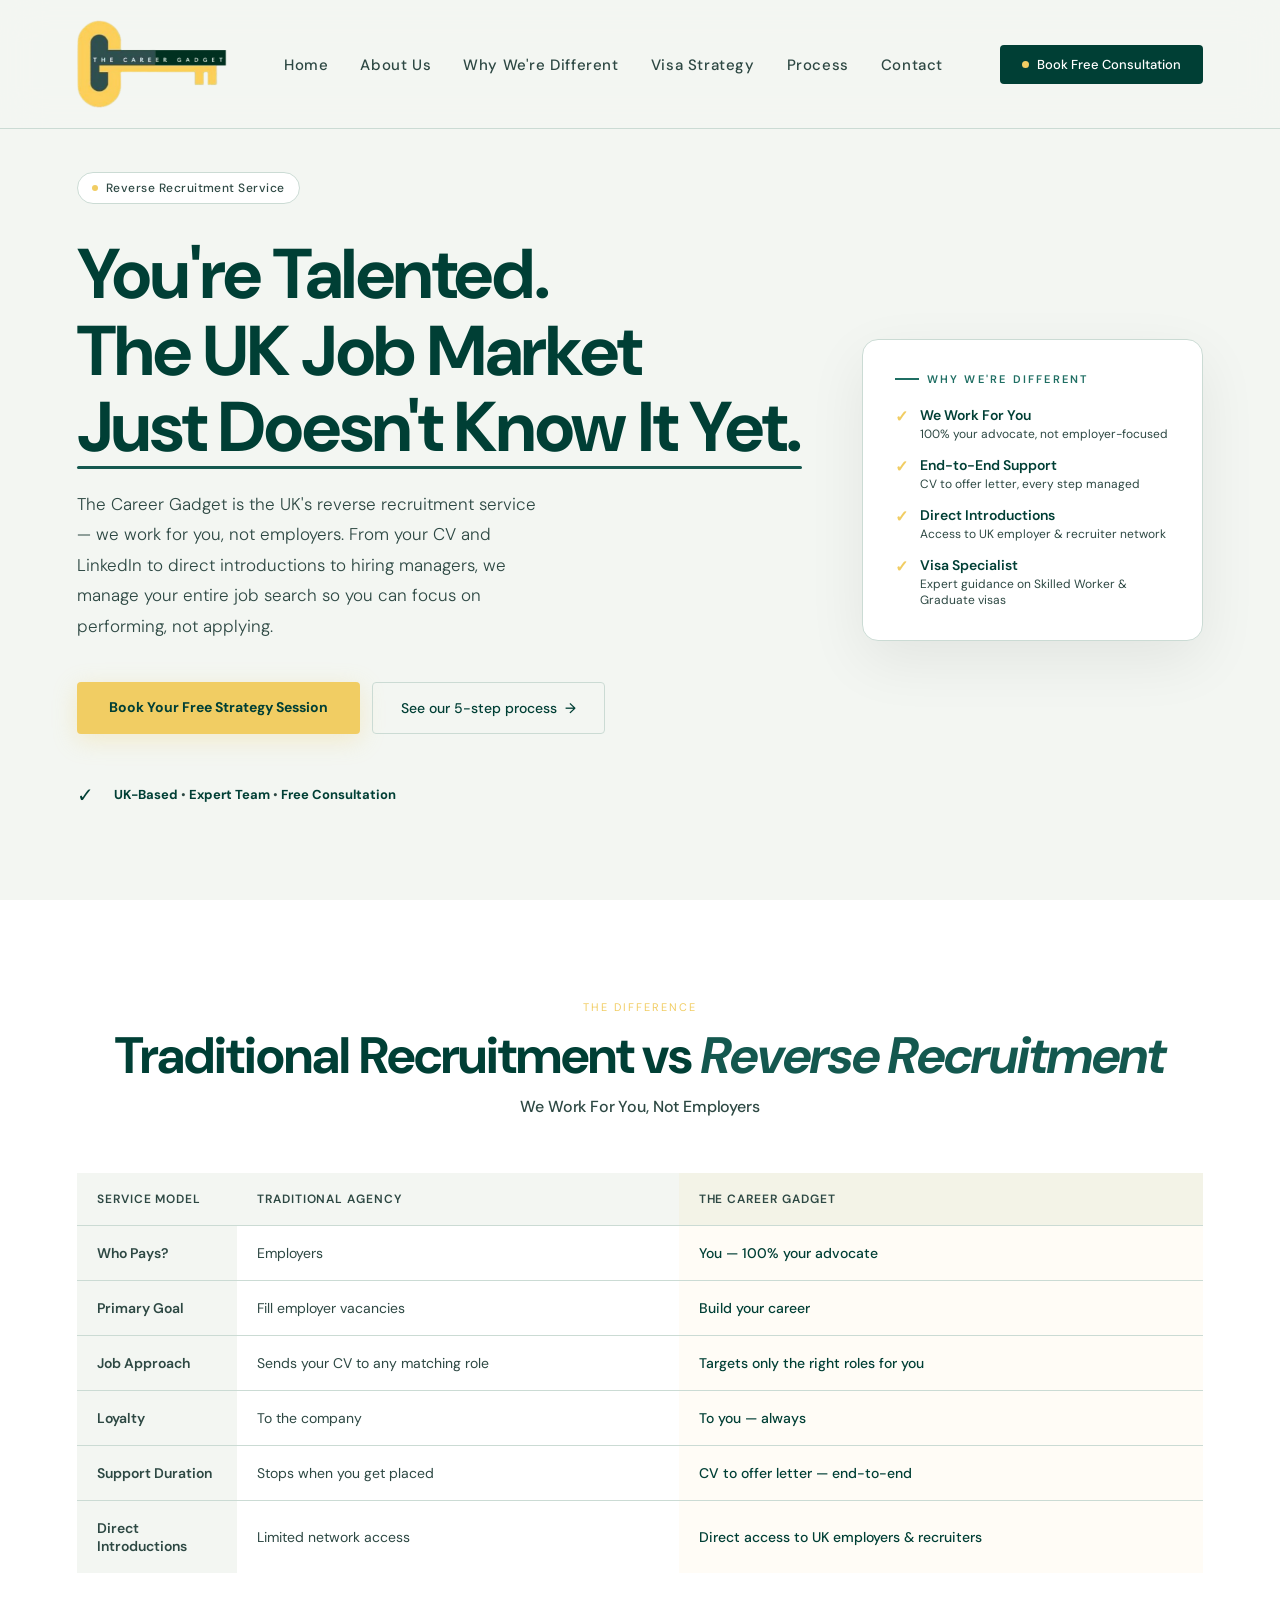
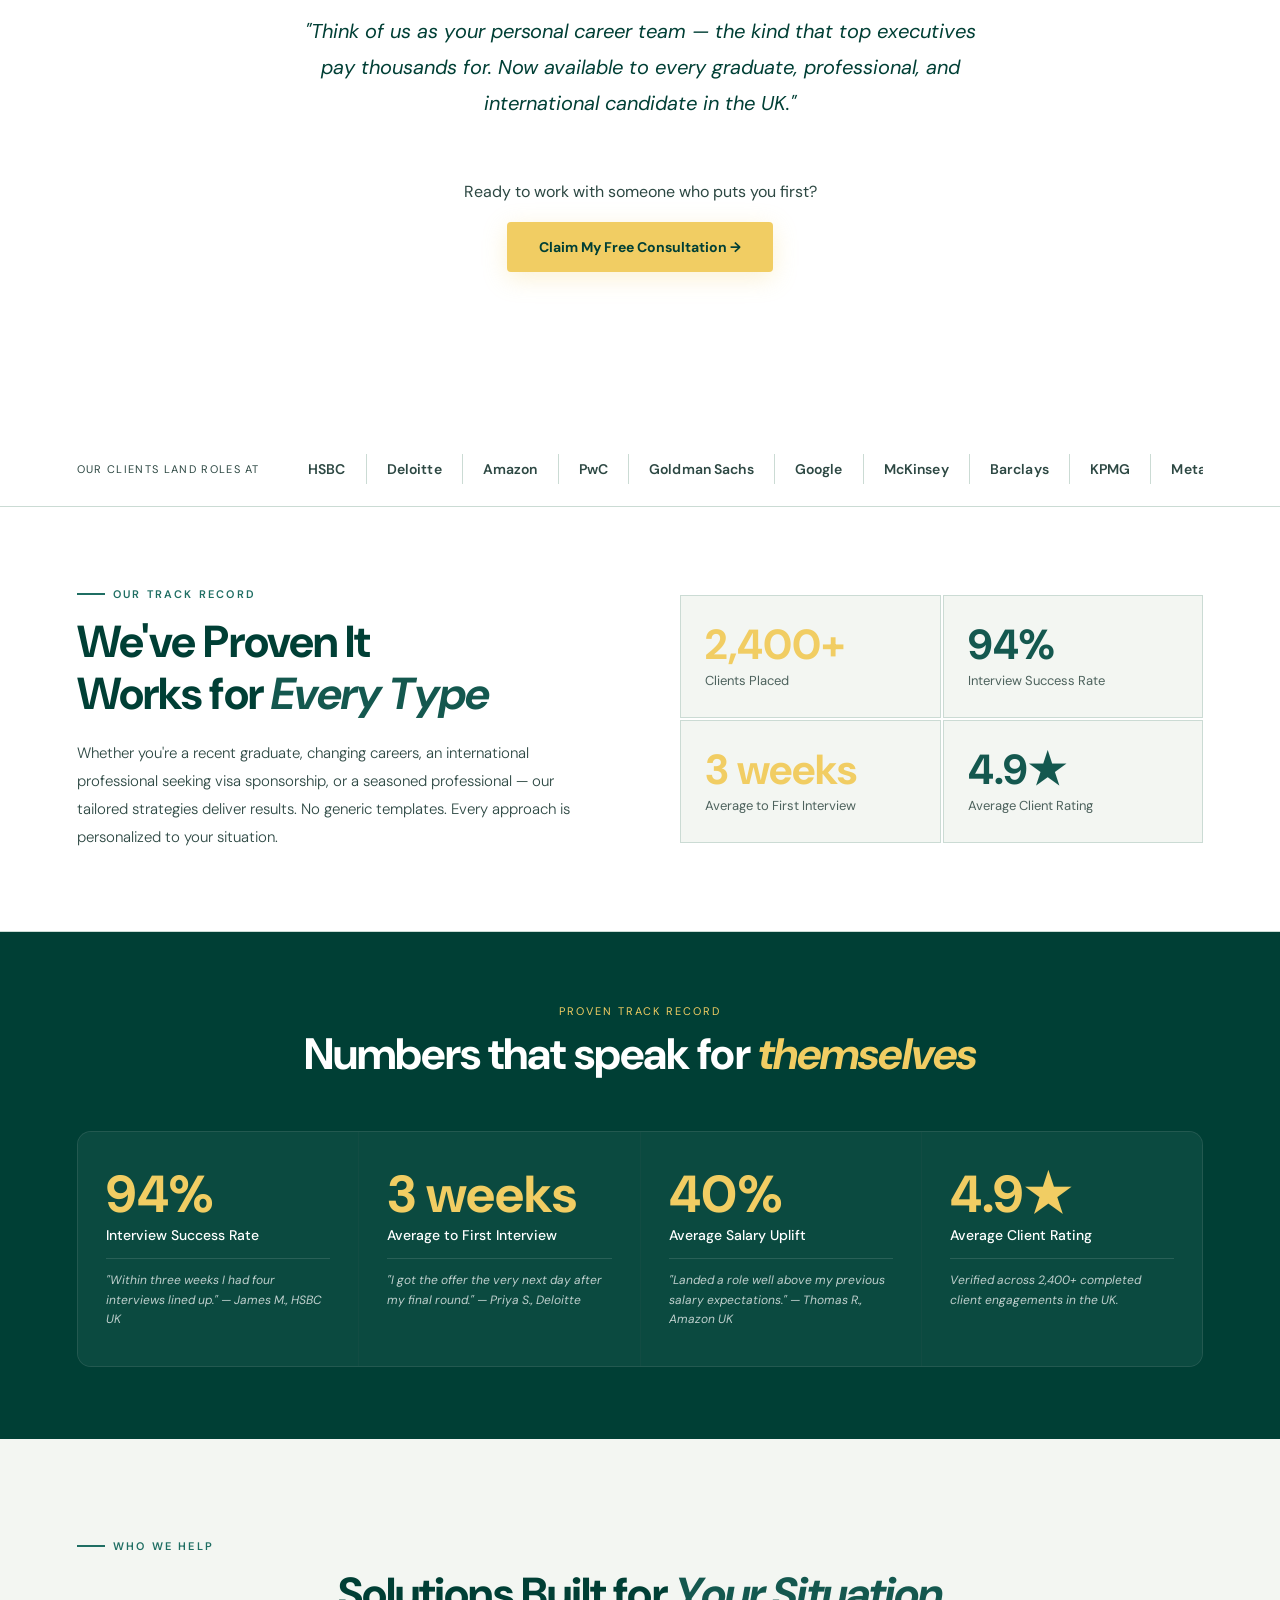
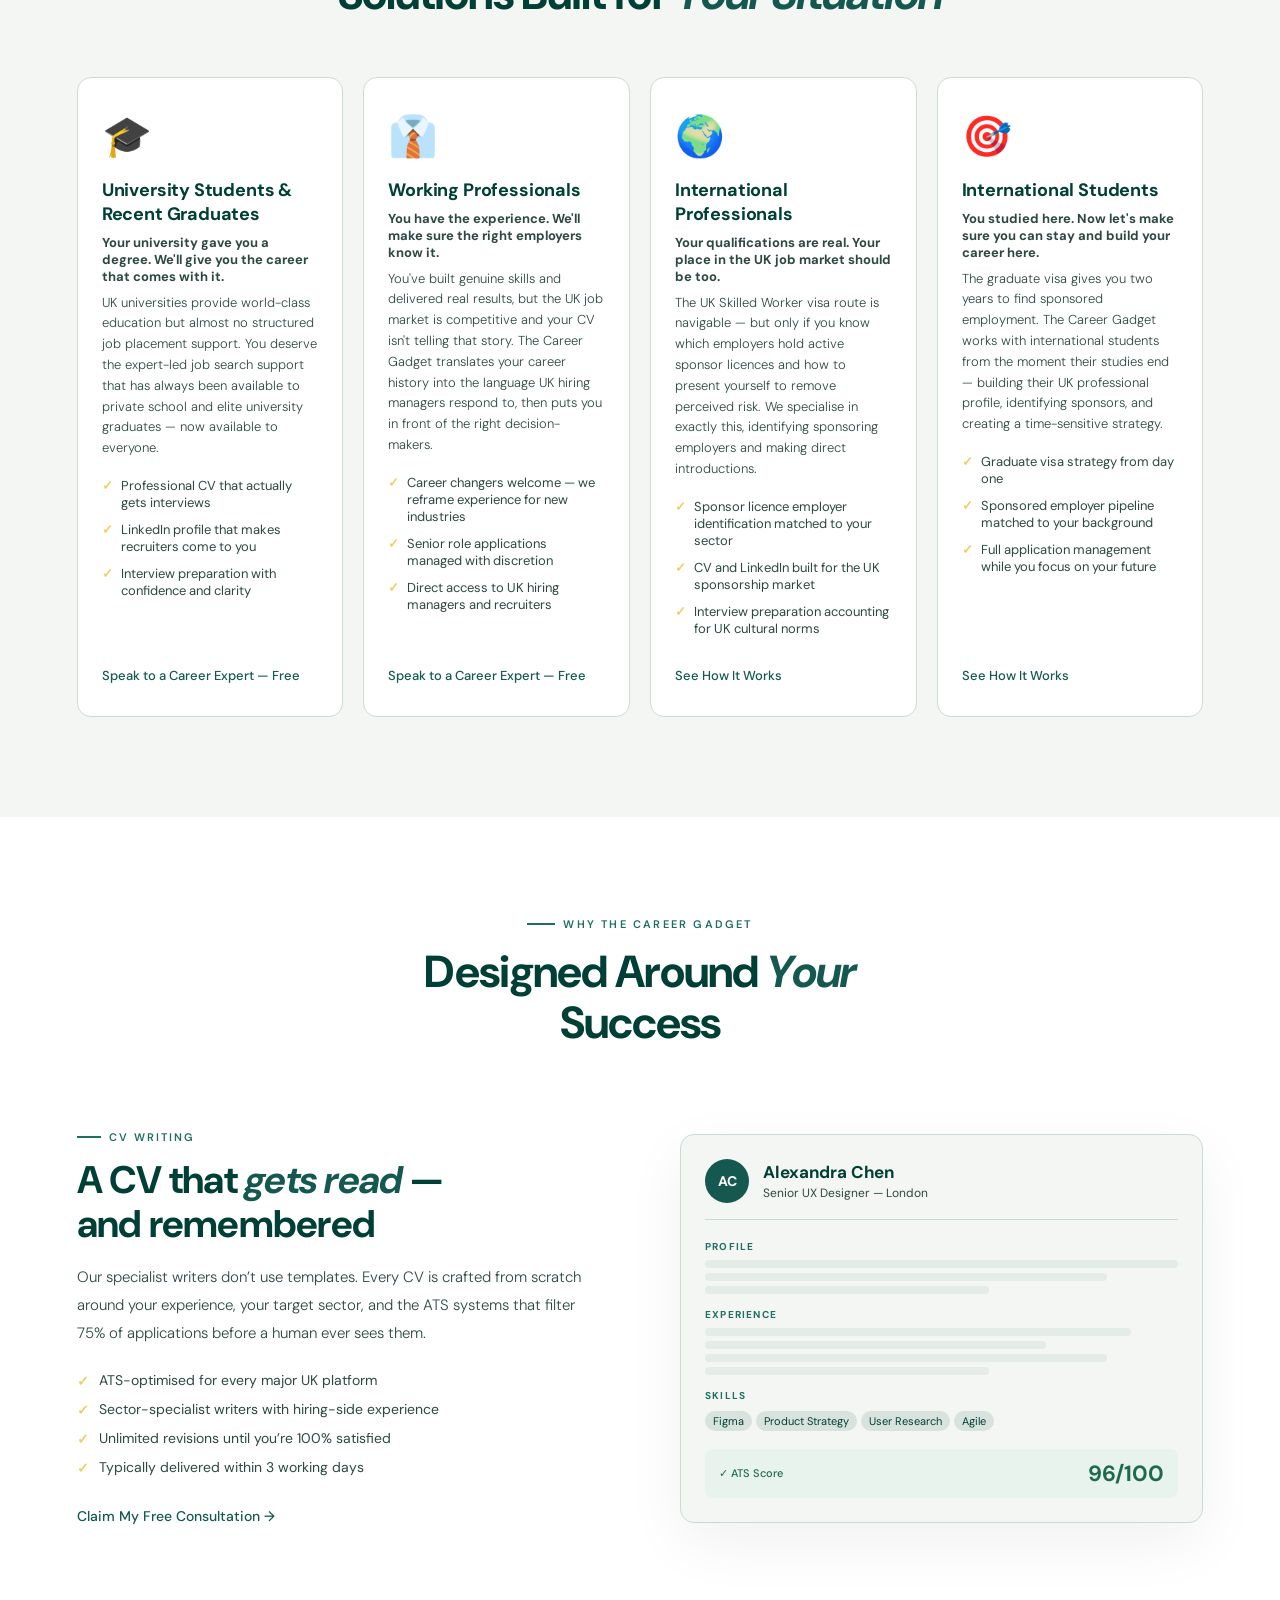
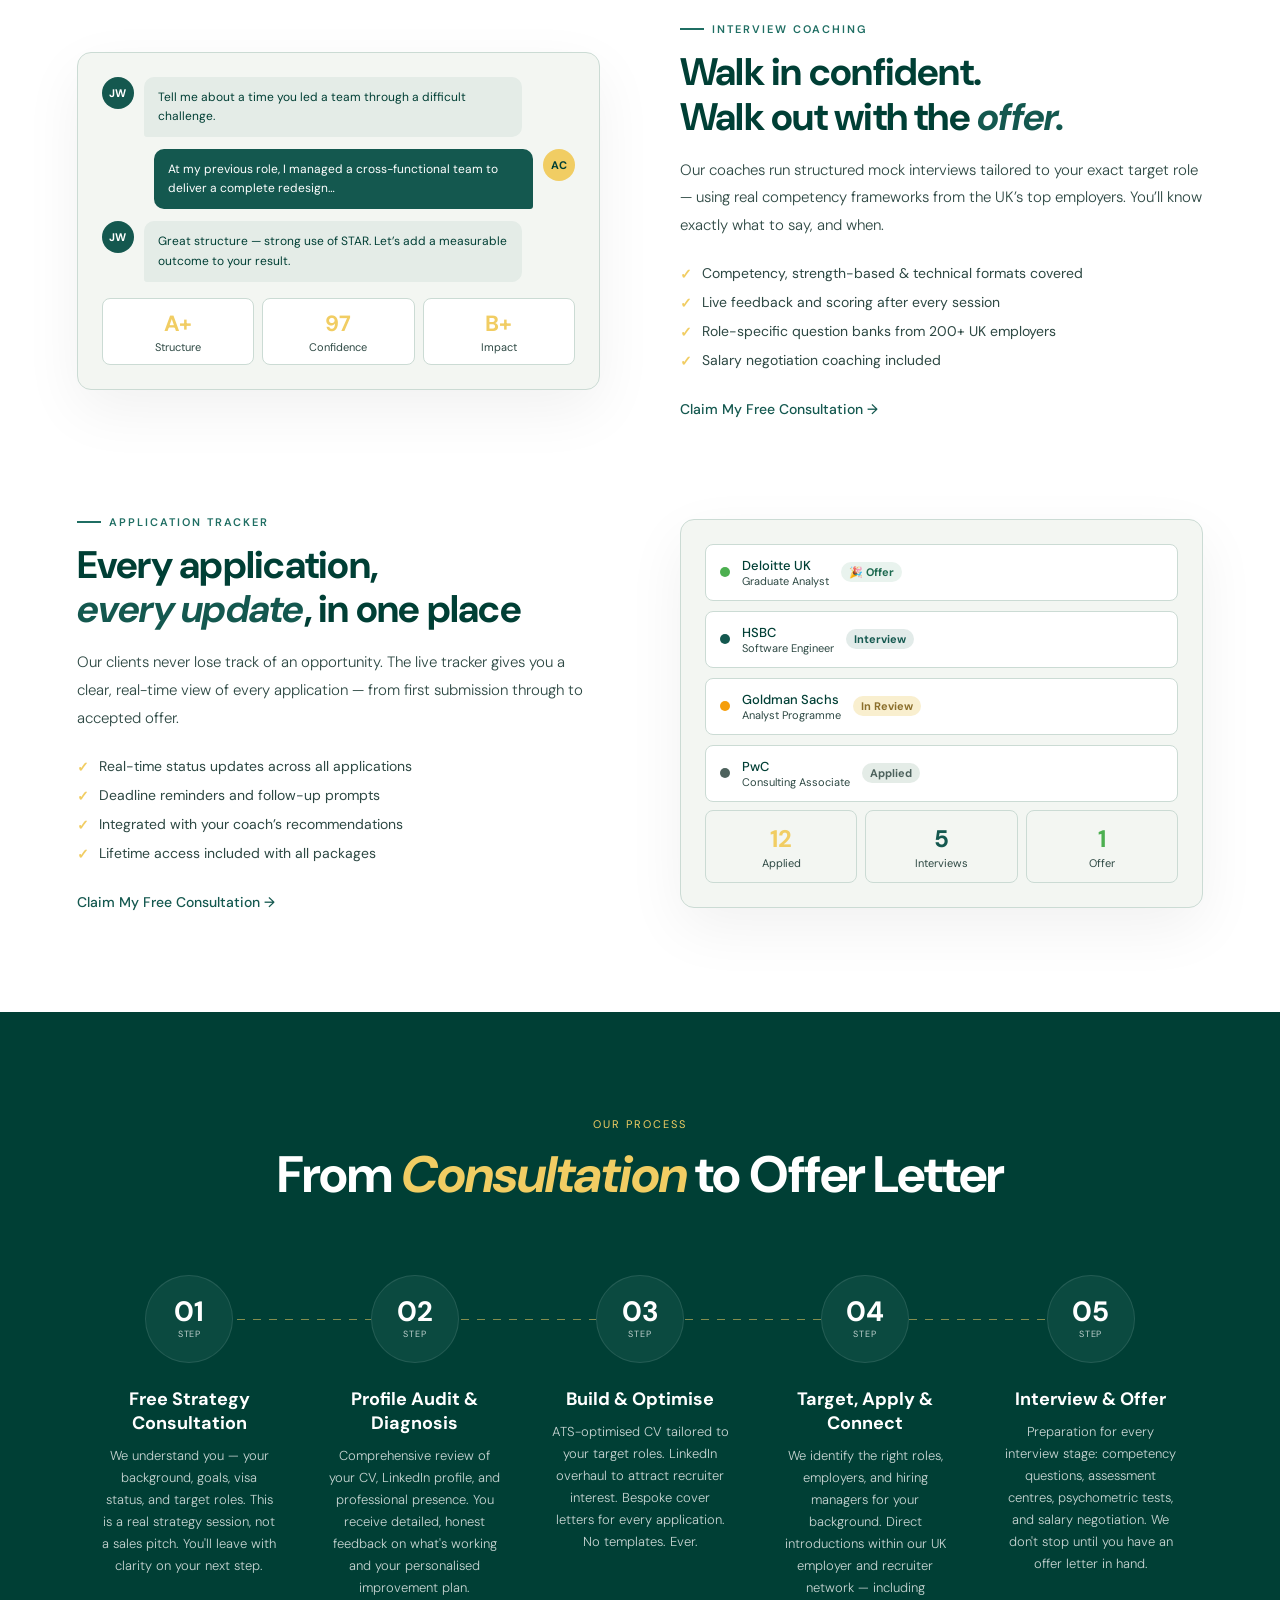
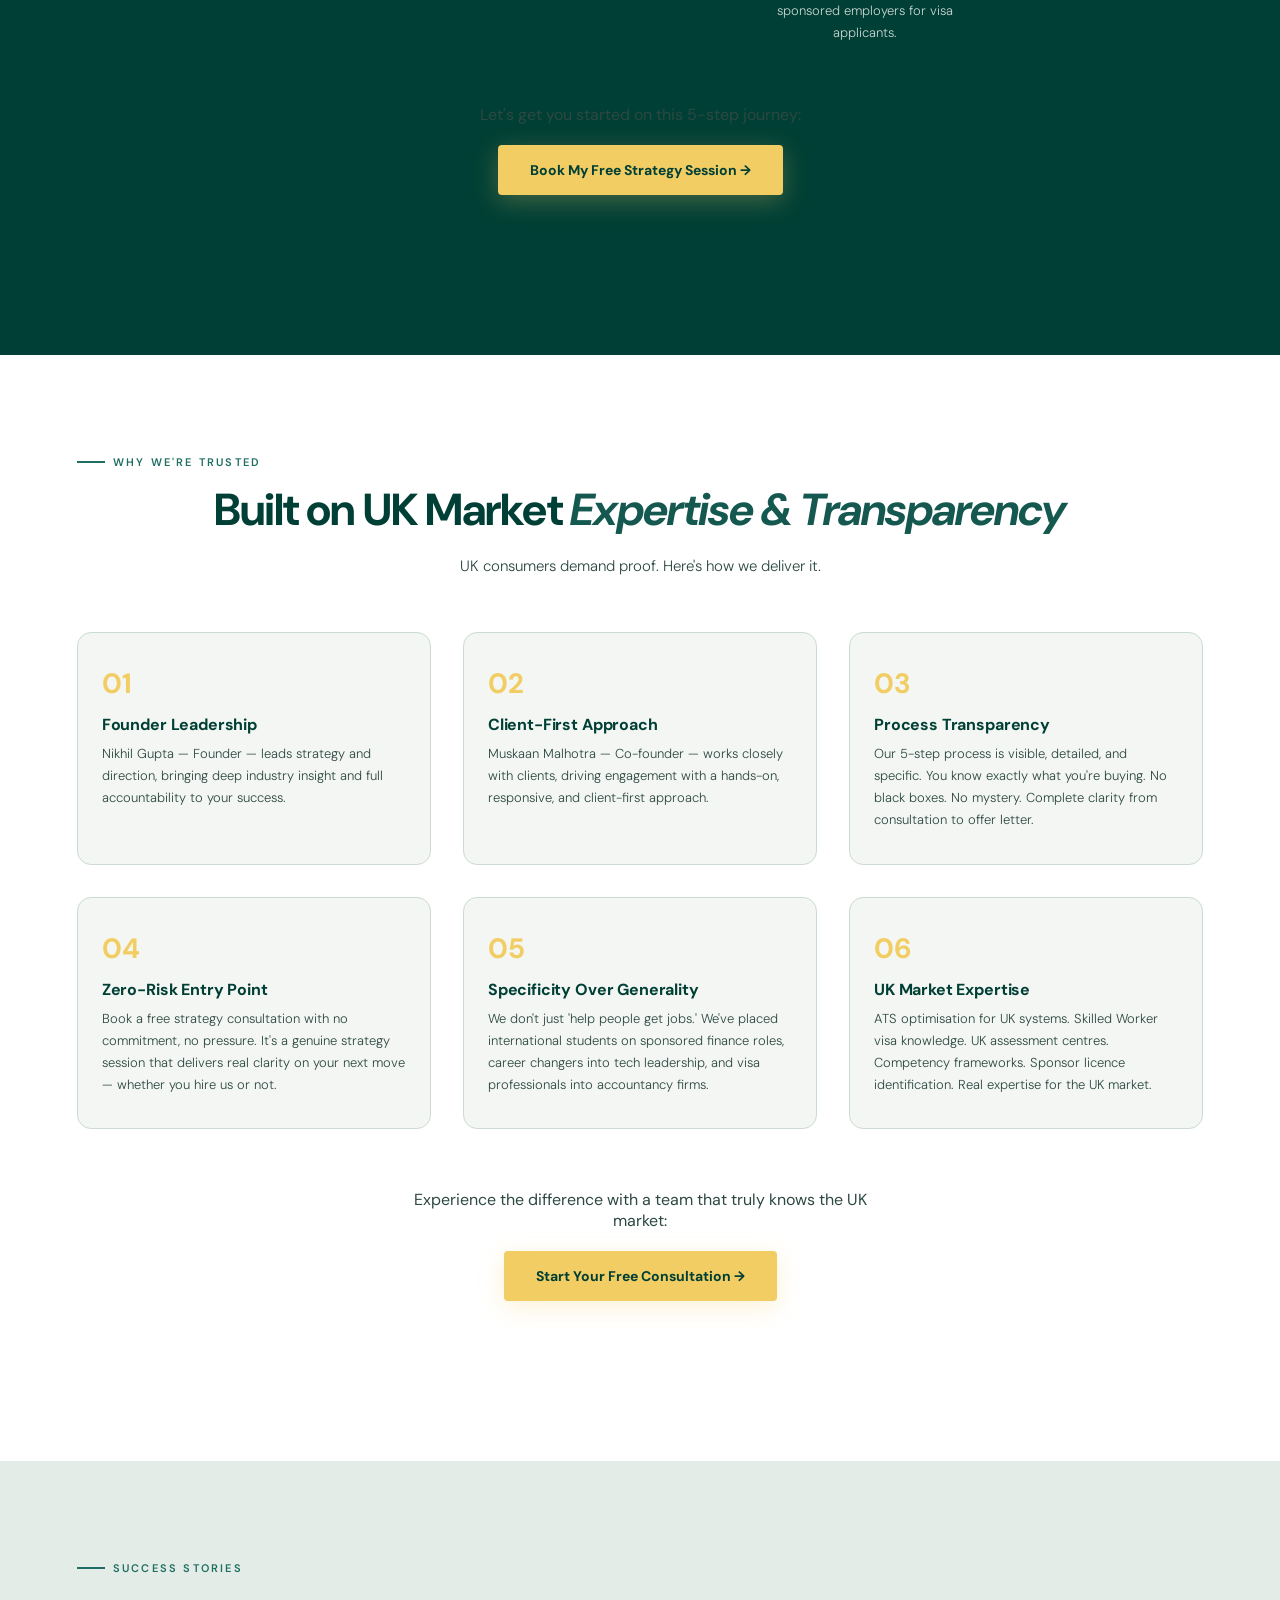
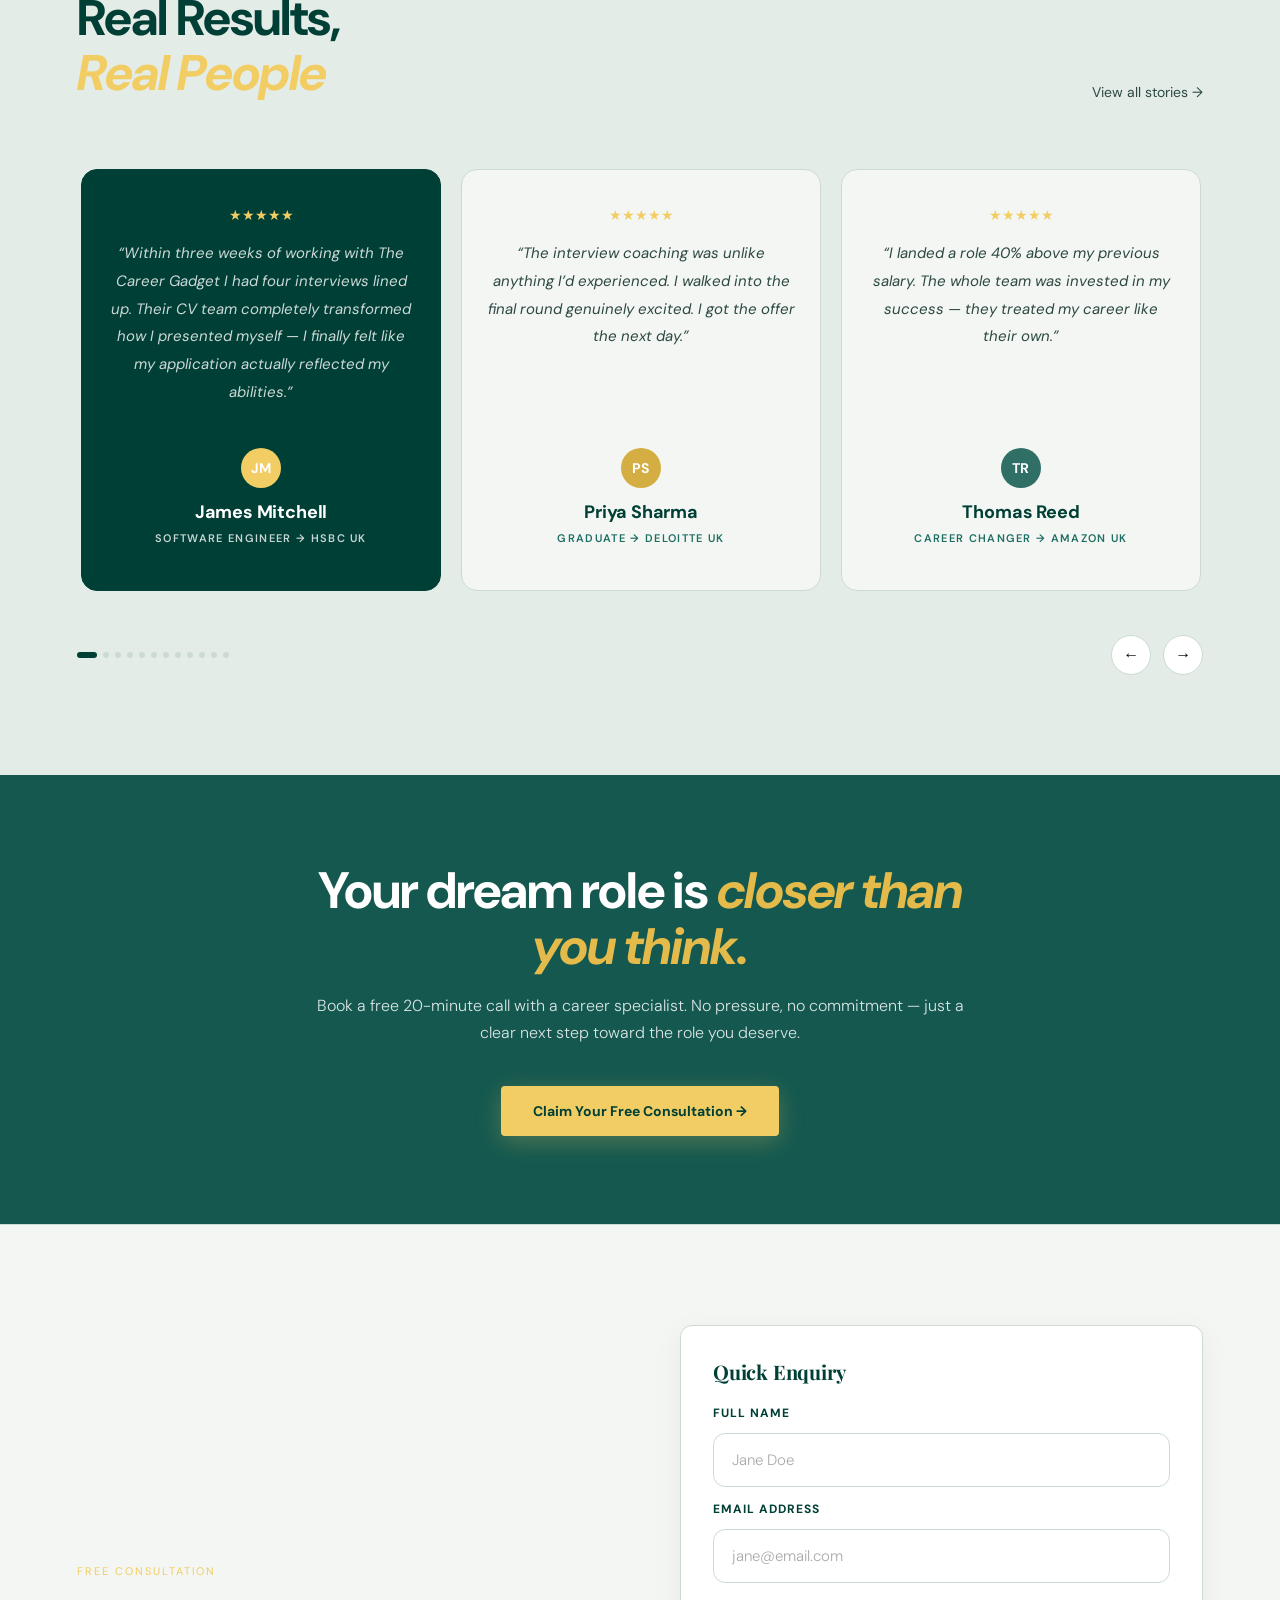
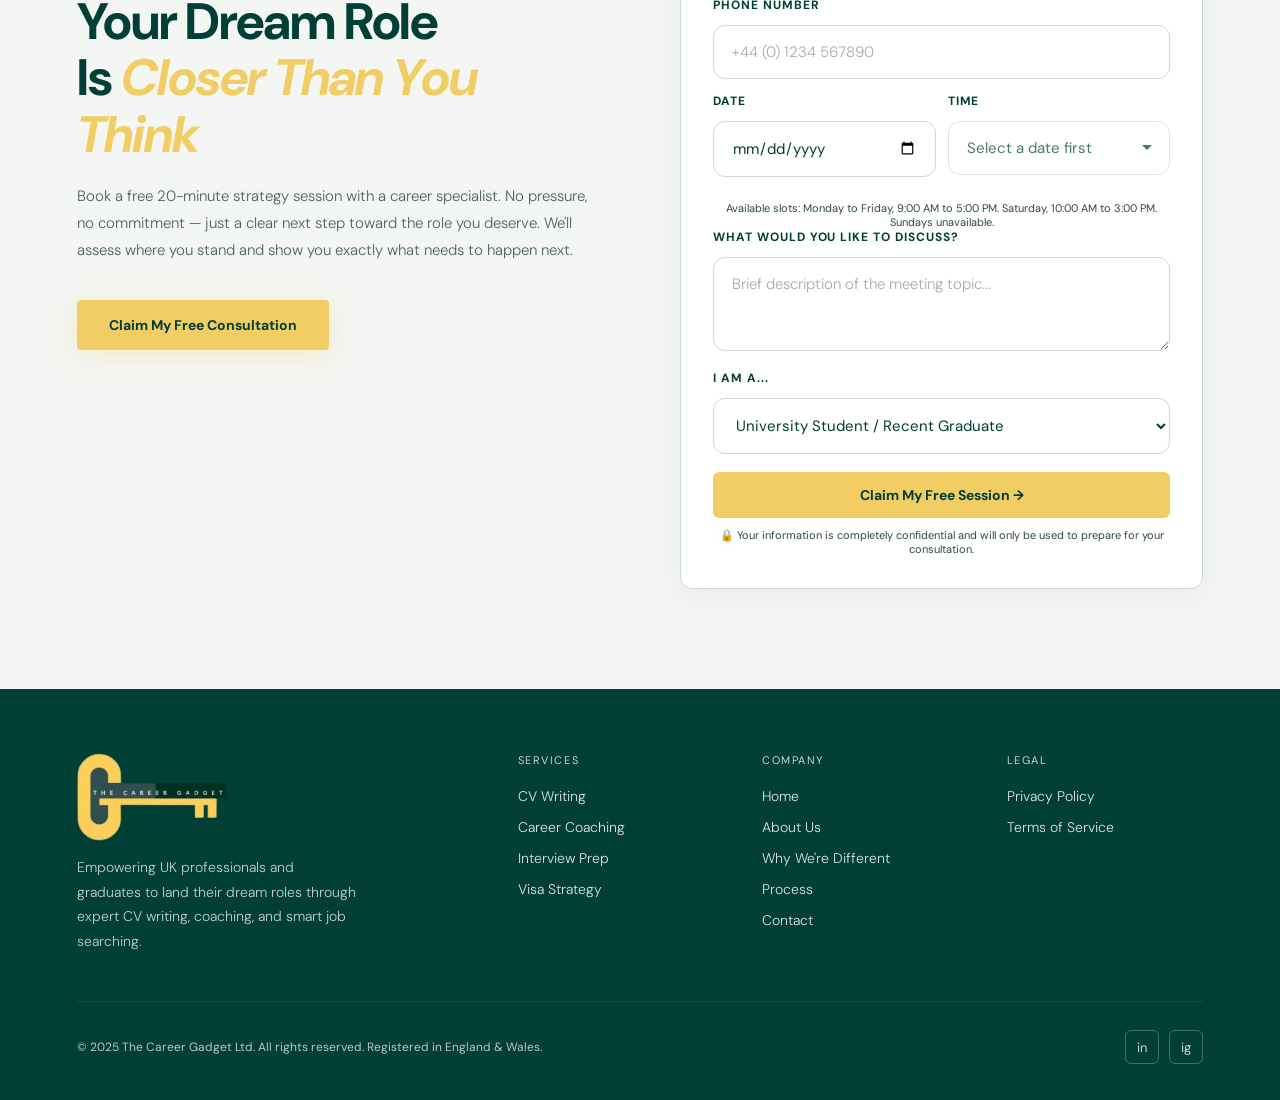
==== index.html @ 196c5a58 "api edit" ====
﻿<!DOCTYPE html>
<html lang="en">
<head>
<meta charset="UTF-8"/>
<meta name="viewport" content="width=device-width, initial-scale=1.0"/>
<link rel="apple-touch-icon" sizes="180x180" href="/apple-touch-icon.png"/>
<link rel="icon" type="image/png" sizes="32x32" href="/favicon-32x32.png"/>
<link rel="icon" type="image/png" sizes="16x16" href="/favicon-16x16.png"/>
<link rel="icon" href="/favicon.ico" type="image/x-icon"/>
<link rel="manifest" href="/site.webmanifest"/>
<title>The Career Gadget — Your Career, Elevated</title>
<link href="https://fonts.googleapis.com/css2?family=Playfair+Display:ital,wght@0,400;0,700;1,400;1,700&family=DM+Sans:wght@300;400;500&display=swap" rel="stylesheet"/>
<link rel="stylesheet" href="css/styles.css"/>
</head>
<body>

<nav id="nav">
  <a href="#" class="logo brand-lockup" aria-label="The Career Gadget">
    <img src="careerlogo.png" alt="The Career Gadget logo">
  </a>
  <ul class="nav-center" id="navMenu">
    <li><a href="/">Home</a></li>
    <li><a href="/about-us">About Us</a></li>
    <li><a href="/#difference">Why We're Different</a></li>
    <li><a href="/visa-sponsorship">Visa Strategy</a></li>
    <li><a href="/#process">Process</a></li>
    <li><a href="/contact">Contact</a></li>
  </ul>
  <button class="nav-menu-toggle" id="menuToggle" aria-label="Toggle menu">
    <span></span><span></span><span></span>
  </button>
  <a href="/contact" class="nav-btn"><span class="nav-btn-dot"></span> Book Free Consultation</a>
</nav>

<!-- HERO -->
<section class="hero" id="home">
  <div class="hero-left">
    <div class="hero-label"><span class="hero-label-dot"></span> Reverse Recruitment Service</div>
    <h1 class="hero-h1">You're Talented.<br>The UK Job Market<br><span class="uw">Just Doesn't Know It Yet.</span></h1>
    <p class="hero-body">The Career Gadget is the UK's reverse recruitment service — we work for you, not employers. From your CV and LinkedIn to direct introductions to hiring managers, we manage your entire job search so you can focus on performing, not applying.</p>
    <div class="hero-ctas">
      <a href="/contact" class="cta-main">Book Your Free Strategy Session</a>
      <a href="#process" class="cta-link">See our 5-step process <span class="cta-link-arrow">→</span></a>
    </div>
    <div class="hero-trust">
      <div class="hero-trust-badge">✓</div>
      <p class="hero-trust-text"><strong>UK-Based</strong> • <strong>Expert Team</strong> • <strong>Free Consultation</strong></p>
    </div>
  </div>
  <div class="hero-right">
    <div class="hero-card-main">
      <div class="hcm-badge">Why We're Different</div>
      <div class="hcm-list">
        <div class="hcm-item"><span class="hcm-icon">✓</span><div><div class="hcm-item-title">We Work For You</div><div class="hcm-item-desc">100% your advocate, not employer-focused</div></div></div>
        <div class="hcm-item"><span class="hcm-icon">✓</span><div><div class="hcm-item-title">End-to-End Support</div><div class="hcm-item-desc">CV to offer letter, every step managed</div></div></div>
        <div class="hcm-item"><span class="hcm-icon">✓</span><div><div class="hcm-item-title">Direct Introductions</div><div class="hcm-item-desc">Access to UK employer & recruiter network</div></div></div>
        <div class="hcm-item"><span class="hcm-icon">✓</span><div><div class="hcm-item-title">Visa Specialist</div><div class="hcm-item-desc">Expert guidance on Skilled Worker & Graduate visas</div></div></div>
      </div>
    </div>
  </div>
</section>

<!-- COMPARISON -->
<section class="comparison-section" id="difference">
  <div class="comp-header reveal">
    <span class="comp-tag">The Difference</span>
    <h2 class="comp-title">Traditional Recruitment vs <em>Reverse Recruitment</em></h2>
    <p class="comp-subtitle">We Work For You, Not Employers</p>
  </div>
  <div class="comp-table-wrap">
    <table class="comp-table reveal">
      <thead>
        <tr>
          <th class="comp-th-label">Service Model</th>
          <th class="comp-th-trad">Traditional Agency</th>
          <th class="comp-th-us">The Career Gadget</th>
        </tr>
      </thead>
      <tbody>
        <tr><td class="comp-row-label">Who Pays?</td><td>Employers</td><td class="highlight">You — 100% your advocate</td></tr>
        <tr><td class="comp-row-label">Primary Goal</td><td>Fill employer vacancies</td><td class="highlight">Build your career</td></tr>
        <tr><td class="comp-row-label">Job Approach</td><td>Sends your CV to any matching role</td><td class="highlight">Targets only the right roles for you</td></tr>
        <tr><td class="comp-row-label">Loyalty</td><td>To the company</td><td class="highlight">To you — always</td></tr>
        <tr><td class="comp-row-label">Support Duration</td><td>Stops when you get placed</td><td class="highlight">CV to offer letter — end-to-end</td></tr>
        <tr><td class="comp-row-label">Direct Introductions</td><td>Limited network access</td><td class="highlight">Direct access to UK employers & recruiters</td></tr>
      </tbody>
    </table>
  </div>
  <div class="comp-quote reveal">
    <p class="comp-quote-text">"Think of us as your personal career team — the kind that top executives pay thousands for. Now available to every graduate, professional, and international candidate in the UK."</p>
  </div>
  <div style="text-align:center;padding:60px 20px;display:flex;flex-direction:column;align-items:center;gap:20px">
    <p style="font-size:16px;color:var(--ink3);max-width:500px">Ready to work with someone who puts you first?</p>
    <a href="/contact" class="cta-main" style="display:inline-block">Claim My Free Consultation →</a>
  </div>
</section>

<!-- PLACED AT -->
<div class="placed-at">
  <span class="placed-at-label">Our clients land roles at</span>
  <div class="carousel-wrap">
    <div class="carousel-track" id="placedCarousel">
      <span class="placed-logo">HSBC</span><span class="placed-logo">Deloitte</span><span class="placed-logo">Amazon</span>
      <span class="placed-logo">PwC</span><span class="placed-logo">Goldman&nbsp;Sachs</span><span class="placed-logo">Google</span>
      <span class="placed-logo">McKinsey</span><span class="placed-logo">Barclays</span><span class="placed-logo">KPMG</span><span class="placed-logo">Meta</span>
    </div>
  </div>
</div>

<!-- ABOUT -->
<section class="about-strip" id="about">
  <div>
    <div class="about-text-tag reveal">Our Track Record</div>
    <h2 class="about-h2 reveal">We've Proven It<br>Works for <em>Every Type</em></h2>
    <p class="about-body reveal">Whether you're a recent graduate, changing careers, an international professional seeking visa sponsorship, or a seasoned professional — our tailored strategies deliver results. No generic templates. Every approach is personalized to your situation.</p>
  </div>
  <div class="about-stats reveal">
    <div class="astat"><div class="astat-num orange" data-counter="2400" data-suffix="+">2,400+</div><div class="astat-label">Clients Placed</div></div>
    <div class="astat"><div class="astat-num blue" data-counter="94" data-suffix="%">94%</div><div class="astat-label">Interview Success Rate</div></div>
    <div class="astat"><div class="astat-num orange" data-counter="3" data-suffix=" weeks">3 weeks</div><div class="astat-label">Average to First Interview</div></div>
    <div class="astat"><div class="astat-num blue" data-counter="4.9" data-suffix="★" data-decimals="1">4.9★</div><div class="astat-label">Average Client Rating</div></div>
  </div>
</section>

<!-- RESULTS STRIP -->
<section class="results-strip">
  <div class="results-strip-top reveal">
    <span class="results-strip-tag">Proven Track Record</span>
    <h2 class="results-strip-h2">Numbers that speak for <em>themselves</em></h2>
  </div>
  <div class="results-grid">
    <div class="result-item reveal"><div class="result-num" data-counter="94" data-suffix="%">94%</div><div class="result-label">Interview Success Rate</div><div class="result-proof">"Within three weeks I had four interviews lined up." &mdash; James M., HSBC UK</div></div>
    <div class="result-item reveal reveal-d1"><div class="result-num" data-counter="3" data-suffix=" weeks">3&nbsp;weeks</div><div class="result-label">Average to First Interview</div><div class="result-proof">"I got the offer the very next day after my final round." &mdash; Priya S., Deloitte</div></div>
    <div class="result-item reveal reveal-d2"><div class="result-num" data-counter="40" data-suffix="%">40%</div><div class="result-label">Average Salary Uplift</div><div class="result-proof">"Landed a role well above my previous salary expectations." &mdash; Thomas R., Amazon UK</div></div>
    <div class="result-item reveal reveal-d3"><div class="result-num" data-counter="4.9" data-suffix="&#9733;" data-decimals="1">4.9&#9733;</div><div class="result-label">Average Client Rating</div><div class="result-proof">Verified across 2,400+ completed client engagements in the UK.</div></div>
  </div>
</section>

<!-- AUDIENCES -->
<section class="audiences" id="audiences">
  <div class="audiences-top">
    <div class="about-text-tag reveal">Who We Help</div>
    <h2 class="about-h2 reveal" style="margin-bottom:0">Solutions Built for <em>Your Situation</em></h2>
  </div>
  <div class="audience-grid">
    <div class="aud-card reveal"><div class="aud-icon">🎓</div><h3>University Students & Recent Graduates</h3><p class="aud-desc"><strong>Your university gave you a degree. We'll give you the career that comes with it.</strong></p><p class="aud-desc-detail">UK universities provide world-class education but almost no structured job placement support. You deserve the expert-led job search support that has always been available to private school and elite university graduates — now available to everyone.</p><ul class="aud-benefits"><li>Professional CV that actually gets interviews</li><li>LinkedIn profile that makes recruiters come to you</li><li>Interview preparation with confidence and clarity</li></ul><a href="/contact" class="aud-cta">Speak to a Career Expert — Free</a></div>
    <div class="aud-card reveal reveal-d1"><div class="aud-icon">👔</div><h3>Working Professionals</h3><p class="aud-desc"><strong>You have the experience. We'll make sure the right employers know it.</strong></p><p class="aud-desc-detail">You've built genuine skills and delivered real results, but the UK job market is competitive and your CV isn't telling that story. The Career Gadget translates your career history into the language UK hiring managers respond to, then puts you in front of the right decision-makers.</p><ul class="aud-benefits"><li>Career changers welcome — we reframe experience for new industries</li><li>Senior role applications managed with discretion</li><li>Direct access to UK hiring managers and recruiters</li></ul><a href="/contact" class="aud-cta">Speak to a Career Expert — Free</a></div>
    <div class="aud-card reveal reveal-d2"><div class="aud-icon">🌍</div><h3>International Professionals</h3><p class="aud-desc"><strong>Your qualifications are real. Your place in the UK job market should be too.</strong></p><p class="aud-desc-detail">The UK Skilled Worker visa route is navigable — but only if you know which employers hold active sponsor licences and how to present yourself to remove perceived risk. We specialise in exactly this, identifying sponsoring employers and making direct introductions.</p><ul class="aud-benefits"><li>Sponsor licence employer identification matched to your sector</li><li>CV and LinkedIn built for the UK sponsorship market</li><li>Interview preparation accounting for UK cultural norms</li></ul><a href="/visa-sponsorship" class="aud-cta">See How It Works</a></div>
    <div class="aud-card reveal reveal-d1"><div class="aud-icon">🎯</div><h3>International Students</h3><p class="aud-desc"><strong>You studied here. Now let's make sure you can stay and build your career here.</strong></p><p class="aud-desc-detail">The graduate visa gives you two years to find sponsored employment. The Career Gadget works with international students from the moment their studies end — building their UK professional profile, identifying sponsors, and creating a time-sensitive strategy.</p><ul class="aud-benefits"><li>Graduate visa strategy from day one</li><li>Sponsored employer pipeline matched to your background</li><li>Full application management while you focus on your future</li></ul><a href="/visa-sponsorship" class="aud-cta">See How It Works</a></div>
  </div>
</section>

<!-- FEATURE SPOTLIGHT -->
<section class="feature-spot" id="why-us">
  <div class="feature-spot-top">
    <div class="about-text-tag reveal" style="justify-content:center">Why The Career Gadget</div>
    <h2 class="about-h2 reveal" style="text-align:center;max-width:520px;margin:0 auto">Designed Around <em>Your</em> Success</h2>
  </div>
  <div class="feature-block reveal">
    <div class="feature-text">
      <div class="feature-tag">CV Writing</div>
      <h3 class="feature-h3">A CV that <em>gets read</em> &mdash;<br>and remembered</h3>
      <p class="feature-body">Our specialist writers don&rsquo;t use templates. Every CV is crafted from scratch around your experience, your target sector, and the ATS systems that filter 75% of applications before a human ever sees them.</p>
      <ul class="feature-bullets"><li>ATS-optimised for every major UK platform</li><li>Sector-specialist writers with hiring-side experience</li><li>Unlimited revisions until you&rsquo;re 100% satisfied</li><li>Typically delivered within 3 working days</li></ul>
      <a href="/contact" class="feature-cta">Claim My Free Consultation →</a>
    </div>
    <div class="feature-visual">
      <div class="fv-card">
        <div class="fv-cv-header"><div class="fv-cv-avatar">AC</div><div><div class="fv-cv-name">Alexandra Chen</div><div class="fv-cv-role">Senior UX Designer &mdash; London</div></div></div>
        <div class="fv-cv-section"><div class="fv-cv-section-title">Profile</div><div class="fv-cv-line w100"></div><div class="fv-cv-line w85"></div><div class="fv-cv-line w60"></div></div>
        <div class="fv-cv-section"><div class="fv-cv-section-title">Experience</div><div class="fv-cv-line w90"></div><div class="fv-cv-line w72"></div><div class="fv-cv-line w85"></div><div class="fv-cv-line w60"></div></div>
        <div class="fv-cv-section"><div class="fv-cv-section-title">Skills</div><div><span class="fv-cv-badge">Figma</span><span class="fv-cv-badge">Product Strategy</span><span class="fv-cv-badge">User Research</span><span class="fv-cv-badge">Agile</span></div></div>
        <div class="fv-ats-score"><span class="fv-ats-label">&#10003; ATS Score</span><span class="fv-ats-val">96/100</span></div>
      </div>
    </div>
  </div>
  <div class="feature-block flip reveal">
    <div class="feature-text">
      <div class="feature-tag">Interview Coaching</div>
      <h3 class="feature-h3">Walk in confident.<br>Walk out with the <em>offer.</em></h3>
      <p class="feature-body">Our coaches run structured mock interviews tailored to your exact target role &mdash; using real competency frameworks from the UK&rsquo;s top employers. You&rsquo;ll know exactly what to say, and when.</p>
      <ul class="feature-bullets"><li>Competency, strength-based &amp; technical formats covered</li><li>Live feedback and scoring after every session</li><li>Role-specific question banks from 200+ UK employers</li><li>Salary negotiation coaching included</li></ul>
      <a href="/contact" class="feature-cta">Claim My Free Consultation →</a>
    </div>
    <div class="feature-visual">
      <div class="fv-card">
        <div class="fv-interview">
          <div class="fv-msg"><div class="fv-msg-av coach">JW</div><div class="fv-bubble coach">Tell me about a time you led a team through a difficult challenge.</div></div>
          <div class="fv-msg right"><div class="fv-msg-av user">AC</div><div class="fv-bubble user">At my previous role, I managed a cross-functional team to deliver a complete redesign&hellip;</div></div>
          <div class="fv-msg"><div class="fv-msg-av coach">JW</div><div class="fv-bubble coach">Great structure &mdash; strong use of STAR. Let&rsquo;s add a measurable outcome to your result.</div></div>
        </div>
        <div class="fv-score-row">
          <div class="fv-score-chip"><div class="fv-score-chip-num">A+</div><div class="fv-score-chip-label">Structure</div></div>
          <div class="fv-score-chip"><div class="fv-score-chip-num">97</div><div class="fv-score-chip-label">Confidence</div></div>
          <div class="fv-score-chip"><div class="fv-score-chip-num">B+</div><div class="fv-score-chip-label">Impact</div></div>
        </div>
      </div>
    </div>
  </div>
  <div class="feature-block reveal">
    <div class="feature-text">
      <div class="feature-tag">Application Tracker</div>
      <h3 class="feature-h3">Every application,<br><em>every update</em>, in one place</h3>
      <p class="feature-body">Our clients never lose track of an opportunity. The live tracker gives you a clear, real-time view of every application &mdash; from first submission through to accepted offer.</p>
      <ul class="feature-bullets"><li>Real-time status updates across all applications</li><li>Deadline reminders and follow-up prompts</li><li>Integrated with your coach&rsquo;s recommendations</li><li>Lifetime access included with all packages</li></ul>
      <a href="/contact" class="feature-cta">Claim My Free Consultation →</a>
    </div>
    <div class="feature-visual">
      <div class="fv-card">
        <div class="fv-tracker">
          <div class="fv-track-item"><div class="fv-track-dot offer"></div><div><div class="fv-track-company">Deloitte UK</div><div class="fv-track-role">Graduate Analyst</div></div><span class="fv-track-status offer">&#127881; Offer</span></div>
          <div class="fv-track-item"><div class="fv-track-dot interview"></div><div><div class="fv-track-company">HSBC</div><div class="fv-track-role">Software Engineer</div></div><span class="fv-track-status interview">Interview</span></div>
          <div class="fv-track-item"><div class="fv-track-dot review"></div><div><div class="fv-track-company">Goldman Sachs</div><div class="fv-track-role">Analyst Programme</div></div><span class="fv-track-status review">In Review</span></div>
          <div class="fv-track-item"><div class="fv-track-dot sent"></div><div><div class="fv-track-company">PwC</div><div class="fv-track-role">Consulting Associate</div></div><span class="fv-track-status sent">Applied</span></div>
        </div>
        <div class="fv-track-summary">
          <div class="fv-track-sum-item"><div class="fv-track-sum-num orange">12</div><div class="fv-track-sum-label">Applied</div></div>
          <div class="fv-track-sum-item"><div class="fv-track-sum-num blue">5</div><div class="fv-track-sum-label">Interviews</div></div>
          <div class="fv-track-sum-item"><div class="fv-track-sum-num green">1</div><div class="fv-track-sum-label">Offer</div></div>
        </div>
      </div>
    </div>
  </div>
</section>

<!-- PROCESS -->
<section class="process" id="process">
  <div class="process-top">
    <div class="process-tag reveal">Our Process</div>
    <h2 class="process-h2 reveal">From <em>Consultation</em> to Offer Letter</h2>
  </div>
  <div class="process-steps-row">
    <div class="pstep reveal"><div class="pstep-circle"><div class="pstep-circle-num">01</div><div class="pstep-circle-sub">Step</div></div><h3 class="pstep-title">Free Strategy Consultation</h3><p class="pstep-desc">We understand you — your background, goals, visa status, and target roles. This is a real strategy session, not a sales pitch. You'll leave with clarity on your next step.</p></div>
    <div class="pstep reveal reveal-d1"><div class="pstep-circle"><div class="pstep-circle-num">02</div><div class="pstep-circle-sub">Step</div></div><h3 class="pstep-title">Profile Audit & Diagnosis</h3><p class="pstep-desc">Comprehensive review of your CV, LinkedIn profile, and professional presence. You receive detailed, honest feedback on what's working and your personalised improvement plan.</p></div>
    <div class="pstep reveal reveal-d2"><div class="pstep-circle"><div class="pstep-circle-num">03</div><div class="pstep-circle-sub">Step</div></div><h3 class="pstep-title">Build & Optimise</h3><p class="pstep-desc">ATS-optimised CV tailored to your target roles. LinkedIn overhaul to attract recruiter interest. Bespoke cover letters for every application. No templates. Ever.</p></div>
    <div class="pstep reveal reveal-d3"><div class="pstep-circle"><div class="pstep-circle-num">04</div><div class="pstep-circle-sub">Step</div></div><h3 class="pstep-title">Target, Apply & Connect</h3><p class="pstep-desc">We identify the right roles, employers, and hiring managers for your background. Direct introductions within our UK employer and recruiter network — including sponsored employers for visa applicants.</p></div>
    <div class="pstep reveal reveal-d4"><div class="pstep-circle"><div class="pstep-circle-num">05</div><div class="pstep-circle-sub">Step</div></div><h3 class="pstep-title">Interview & Offer</h3><p class="pstep-desc">Preparation for every interview stage: competency questions, assessment centres, psychometric tests, and salary negotiation. We don't stop until you have an offer letter in hand.</p></div>
  </div>
  <div style="text-align:center;padding:60px 20px;display:flex;flex-direction:column;align-items:center;gap:20px">
    <p style="font-size:16px;color:var(--ink3);max-width:500px;margin:0">Let's get you started on this 5-step journey:</p>
    <a href="/contact" class="cta-main" style="display:inline-block">Book My Free Strategy Session →</a>
  </div>
</section>

<!-- TRUST -->
<section class="trust-section" id="trust">
  <div class="trust-header">
    <div class="about-text-tag reveal">Why We're Trusted</div>
    <h2 class="about-h2 reveal">Built on UK Market <em>Expertise & Transparency</em></h2>
    <p class="trust-intro reveal">UK consumers demand proof. Here's how we deliver it.</p>
  </div>
  <div class="trust-grid">
    <div class="trust-card reveal"><div class="trust-num">01</div><h3>Founder Leadership</h3><p>Nikhil Gupta — Founder — leads strategy and direction, bringing deep industry insight and full accountability to your success.</p></div>
    <div class="trust-card reveal reveal-d1"><div class="trust-num">02</div><h3>Client-First Approach</h3><p>Muskaan Malhotra — Co-founder — works closely with clients, driving engagement with a hands-on, responsive, and client-first approach.</p></div>
    <div class="trust-card reveal reveal-d2"><div class="trust-num">03</div><h3>Process Transparency</h3><p>Our 5-step process is visible, detailed, and specific. You know exactly what you're buying. No black boxes. No mystery. Complete clarity from consultation to offer letter.</p></div>
    <div class="trust-card reveal reveal-d3"><div class="trust-num">04</div><h3>Zero-Risk Entry Point</h3><p>Book a free strategy consultation with no commitment, no pressure. It's a genuine strategy session that delivers real clarity on your next move — whether you hire us or not.</p></div>
    <div class="trust-card reveal reveal-d4"><div class="trust-num">05</div><h3>Specificity Over Generality</h3><p>We don't just 'help people get jobs.' We've placed international students on sponsored finance roles, career changers into tech leadership, and visa professionals into accountancy firms.</p></div>
    <div class="trust-card reveal reveal-d1"><div class="trust-num">06</div><h3>UK Market Expertise</h3><p>ATS optimisation for UK systems. Skilled Worker visa knowledge. UK assessment centres. Competency frameworks. Sponsor licence identification. Real expertise for the UK market.</p></div>
  </div>
  <div style="text-align:center;padding:60px 20px;display:flex;flex-direction:column;align-items:center;gap:20px">
    <p style="font-size:16px;color:var(--ink3);max-width:500px;margin:0">Experience the difference with a team that truly knows the UK market:</p>
    <a href="/contact" class="cta-main" style="display:inline-block">Start Your Free Consultation →</a>
  </div>
</section>

<!-- TESTIMONIALS -->
<section class="testimonials" id="testimonials">
  <div class="testi-top">
    <div>
      <div class="about-text-tag reveal">Success Stories</div>
      <h2 class="testi-h2 reveal">Real Results,<br><em>Real People</em></h2>
    </div>
    <a href="#" class="testi-link reveal">View all stories &rarr;</a>
  </div>
  <div class="testi-carousel-wrap">
    <div class="testi-carousel" id="testiCarousel">
      <div class="tcard featured"><div class="tcard-stars">&#9733;&#9733;&#9733;&#9733;&#9733;</div><p class="tcard-quote">&ldquo;Within three weeks of working with The Career Gadget I had four interviews lined up. Their CV team completely transformed how I presented myself &mdash; I finally felt like my application actually reflected my abilities.&rdquo;</p><div class="tcard-sep"></div><div class="tcard-foot"><div class="tcard-av">JM</div><div><div class="tcard-name">James Mitchell</div><div class="tcard-role">Software Engineer &rarr; HSBC UK</div></div></div></div>
      <div class="tcard"><div class="tcard-stars">&#9733;&#9733;&#9733;&#9733;&#9733;</div><p class="tcard-quote">&ldquo;The interview coaching was unlike anything I&rsquo;d experienced. I walked into the final round genuinely excited. I got the offer the next day.&rdquo;</p><div class="tcard-sep"></div><div class="tcard-foot"><div class="tcard-av" style="background:#D4AE43">PS</div><div><div class="tcard-name">Priya Sharma</div><div class="tcard-role">Graduate &rarr; Deloitte UK</div></div></div></div>
      <div class="tcard"><div class="tcard-stars">&#9733;&#9733;&#9733;&#9733;&#9733;</div><p class="tcard-quote">&ldquo;I landed a role 40% above my previous salary. The whole team was invested in my success &mdash; they treated my career like their own.&rdquo;</p><div class="tcard-sep"></div><div class="tcard-foot"><div class="tcard-av" style="background:#2F6F66">TR</div><div><div class="tcard-name">Thomas Reed</div><div class="tcard-role">Career Changer &rarr; Amazon UK</div></div></div></div>
      <div class="tcard"><div class="tcard-stars">&#9733;&#9733;&#9733;&#9733;&#9733;</div><p class="tcard-quote">&ldquo;My LinkedIn was completely transformed. Within a week of the update I started getting inbound messages from recruiters at firms I&rsquo;d been targeting for months.&rdquo;</p><div class="tcard-sep"></div><div class="tcard-foot"><div class="tcard-av" style="background:#5F7A74">AK</div><div><div class="tcard-name">Aisha Kaur</div><div class="tcard-role">Marketing Manager &rarr; Google UK</div></div></div></div>
      <div class="tcard"><div class="tcard-stars">&#9733;&#9733;&#9733;&#9733;&#9733;</div><p class="tcard-quote">&ldquo;I&rsquo;d been applying for six months with zero results. After two weeks with The Career Gadget, I had three first-round interviews. The difference was night and day.&rdquo;</p><div class="tcard-sep"></div><div class="tcard-foot"><div class="tcard-av" style="background:#0F766E">RL</div><div><div class="tcard-name">Ryan Lewis</div><div class="tcard-role">Graduate &rarr; PwC UK</div></div></div></div>
      <div class="tcard"><div class="tcard-stars">&#9733;&#9733;&#9733;&#9733;&#9733;</div><p class="tcard-quote">&ldquo;As a career changer coming from education into finance, I was sceptical. The Career Gadget repositioned my story brilliantly. I now work at Barclays.&rdquo;</p><div class="tcard-sep"></div><div class="tcard-foot"><div class="tcard-av" style="background:#8B6F2C">NP</div><div><div class="tcard-name">Natalie Park</div><div class="tcard-role">Teacher &rarr; Barclays Investment Banking</div></div></div></div>
      <div class="tcard"><div class="tcard-stars">&#9733;&#9733;&#9733;&#9733;&#9733;</div><p class="tcard-quote">&ldquo;You guys are extremely supportive. I really wanted to have someone like you to support me throughout my job-seeking journey. Your services are literally 24/7. Thank you so much for being so nice and caring.&rdquo;</p><div class="tcard-sep"></div><div class="tcard-foot"><div class="tcard-av" style="background:#0F6D7A">AN</div><div><div class="tcard-name">Anushka</div><div class="tcard-role">Client Feedback</div></div></div></div>
      <div class="tcard"><div class="tcard-stars">&#9733;&#9733;&#9733;&#9733;&#9733;</div><p class="tcard-quote">&ldquo;I&rsquo;ve been working with The Career Gadget for my job search, and overall, it&rsquo;s been a really supportive and professional experience. The interview preparation and mock interviews were extremely helpful and boosted my confidence.&rdquo;</p><div class="tcard-sep"></div><div class="tcard-foot"><div class="tcard-av" style="background:#7A5F2E">VB</div><div><div class="tcard-name">Vikhyat Bisht</div><div class="tcard-role">Client Feedback</div></div></div></div>
      <div class="tcard"><div class="tcard-stars">&#9733;&#9733;&#9733;&#9733;&#9733;</div><p class="tcard-quote">&ldquo;Thank you so much for your support. Overall, I&rsquo;m really happy with the quality and appreciate your help in this tough market.&rdquo;</p><div class="tcard-sep"></div><div class="tcard-foot"><div class="tcard-av" style="background:#355E8C">SN</div><div><div class="tcard-name">Shah Yunn Naing</div><div class="tcard-role">Client Feedback</div></div></div></div>
      <div class="tcard"><div class="tcard-stars">&#9733;&#9733;&#9733;&#9733;&#9733;</div><p class="tcard-quote">&ldquo;I&rsquo;m honestly really enjoying the process. It&rsquo;s been a great experience so far and I&rsquo;m feeling good about the progress.&rdquo;</p><div class="tcard-sep"></div><div class="tcard-foot"><div class="tcard-av" style="background:#4E7B58">KK</div><div><div class="tcard-name">Kunal Kamble</div><div class="tcard-role">Client Feedback</div></div></div></div>
      <div class="tcard"><div class="tcard-stars">&#9733;&#9733;&#9733;&#9733;&#9733;</div><p class="tcard-quote">&ldquo;The service has been wonderful. The support you and your team gave me in CV building is very appreciable. I would definitely recommend your services to others hoping to land jobs.&rdquo;</p><div class="tcard-sep"></div><div class="tcard-foot"><div class="tcard-av" style="background:#7A4C6A">ME</div><div><div class="tcard-name">Merlin</div><div class="tcard-role">Client Feedback</div></div></div></div>
      <div class="tcard"><div class="tcard-stars">&#9733;&#9733;&#9733;&#9733;&#9733;</div><p class="tcard-quote">&ldquo;Thank you so much for your help with my CV and cover letter. The feedback and suggestions made a big difference, and I feel much more confident about my applications now.&rdquo;</p><div class="tcard-sep"></div><div class="tcard-foot"><div class="tcard-av" style="background:#2D6D78">PA</div><div><div class="tcard-name">Palak</div><div class="tcard-role">Client Feedback</div></div></div></div>
      <div class="tcard"><div class="tcard-stars">&#9733;&#9733;&#9733;&#9733;&#9733;</div><p class="tcard-quote">&ldquo;It is definitely a 10/10 for me. The service was really great and honestly it gave me confidence about my CV and cover letter.&rdquo;</p><div class="tcard-sep"></div><div class="tcard-foot"><div class="tcard-av" style="background:#8A6A2F">FA</div><div><div class="tcard-name">Faustine</div><div class="tcard-role">Client Feedback</div></div></div></div>
      <div class="tcard"><div class="tcard-stars">&#9733;&#9733;&#9733;&#9733;&#9733;</div><p class="tcard-quote">&ldquo;I had a wonderful experience with your recruitment service. Your team was incredibly helpful and professional throughout the process. You made everything smooth and stress-free.&rdquo;</p><div class="tcard-sep"></div><div class="tcard-foot"><div class="tcard-av" style="background:#1F7B6E">EM</div><div><div class="tcard-name">Emma</div><div class="tcard-role">Client Feedback</div></div></div></div>
    </div>
  </div>
  <div class="testi-controls">
    <div class="testi-dots" id="testiDots">
      <div class="testi-dot active" data-slide="0"></div>
      <div class="testi-dot" data-slide="1"></div>
      <div class="testi-dot" data-slide="2"></div>
      <div class="testi-dot" data-slide="3"></div>
    </div>
    <button class="testi-nav" id="testiPrev" aria-label="Previous">&#8592;</button>
    <button class="testi-nav" id="testiNext" aria-label="Next">&#8594;</button>
  </div>
</section>

<!-- CTA BANNER -->
<div class="cta-banner">
  <div class="cta-banner-inner reveal">
    <h2 class="cta-banner-h2">Your dream role is <em>closer than you think.</em></h2>
    <p class="cta-banner-sub">Book a free 20-minute call with a career specialist. No pressure, no commitment &mdash; just a clear next step toward the role you deserve.</p>
    <a href="/contact" class="cta-main" style="display:inline-flex;align-items:center;gap:8px">Claim Your Free Consultation →</a>
  </div>
</div>

<!-- CTA FORM SECTION — FIXED -->
<section class="cta" id="contact">
  <div class="cta-left">
    <span class="cta-tag reveal">Free Consultation</span>
    <h2 class="cta-h2 reveal">Your Dream Role<br>Is <em>Closer Than You Think</em></h2>
    <p class="cta-body reveal">Book a free 20-minute strategy session with a career specialist. No pressure, no commitment — just a clear next step toward the role you deserve. We'll assess where you stand and show you exactly what needs to happen next.</p>
    <div class="cta-btns reveal">
      <a href="/contact" class="cta-main">Claim My Free Consultation</a>
    </div>
  </div>
  <div class="cta-right reveal">
    <div class="cta-form-card">
      <h3 style="font-family:'Playfair Display',serif;font-size:20px;font-weight:700;margin-bottom:20px;letter-spacing:-.01em">Quick Enquiry</h3>

      <!-- FIX: was wrongly a second nested cta-form-card, now correctly form-row -->
     <label class="form-label">Full Name</label>
      <input class="form-input" type="text" id="cta-fullName" placeholder="Jane Doe"/>

      <label class="form-label">Email Address</label>
      <input class="form-input" type="email" id="cta-email" placeholder="jane@email.com"/>

      <label class="form-label">Phone Number</label>
      <input class="form-input" type="tel" id="cta-phone" placeholder="+44 (0) 1234 567890"/>

      <div class="form-row">
        <div><label class="form-label">Date</label><input class="form-input" type="date" id="cta-date"/></div>
        <div><label class="form-label">Time</label><select class="form-select" id="cta-time"><option value="">Select a date first</option></select></div>
      </div>
      <p class="form-note">Available slots: Monday to Friday, 9:00 AM to 5:00 PM. Saturday, 10:00 AM to 3:00 PM. Sundays unavailable.</p>

      <label class="form-label">What would you like to discuss?</label>
      <textarea class="form-input" id="cta-message" rows="3" placeholder="Brief description of the meeting topic..."></textarea>

      <label class="form-label">I am a...</label>
      <select class="form-input" id="cta-audience">
        <option>University Student / Recent Graduate</option>
        <option>Working Professional</option>
        <option>International Professional (Visa Sponsorship)</option>
        <option>International Student Transitioning to Work</option>
      </select>

      <button type="button" class="form-btn" id="cta-btn" onclick="submitCtaForm()">Claim My Free Session →</button>
      <div id="cta-status" style="display:none;"></div>
      <p class="form-note">🔒 Your information is completely confidential and will only be used to prepare for your consultation.</p>
    </div>
  </div>
</section>

<!-- FOOTER -->
<footer>
  <div class="footer-grid">
    <div class="footer-brand">
      <a href="#" class="logo brand-lockup on-dark" aria-label="The Career Gadget">
        <img src="careerlogo.png" alt="The Career Gadget logo">
      </a>
      <p>Empowering UK professionals and graduates to land their dream roles through expert CV writing, coaching, and smart job searching.</p>
    </div>
    <div class="footer-col"><div class="footer-col-head">Services</div><ul><li><a href="/about-us#services">CV Writing</a></li><li><a href="/about-us#services">Career Coaching</a></li><li><a href="/about-us#services">Interview Prep</a></li><li><a href="/visa-sponsorship">Visa Strategy</a></li></ul></div>
    <div class="footer-col"><div class="footer-col-head">Company</div><ul><li><a href="/#home">Home</a></li><li><a href="/about-us">About Us</a></li><li><a href="/#difference">Why We're Different</a></li><li><a href="/#process">Process</a></li><li><a href="/#contact">Contact</a></li></ul></div>
    <div class="footer-col"><div class="footer-col-head">Legal</div><ul><li><a href="/privacy-policy">Privacy Policy</a></li><li><a href="/terms-of-service">Terms of Service</a></li></ul></div>
  </div>
  <div class="footer-bottom">
    <span class="footer-copy">© 2025 The Career Gadget Ltd. All rights reserved. Registered in England & Wales.</span>
    <div class="footer-socials">
      <a href="https://www.linkedin.com/company/104402816/admin/dashboard/" class="f-social" target="_blank" rel="noopener" aria-label="LinkedIn">in</a>
      <a href="https://www.instagram.com/careergadget?igsh=MW9oeWhsaGYyYWRyaQ==" class="f-social" target="_blank" rel="noopener" aria-label="Instagram">ig</a>
    </div>
  </div>
</footer>

<!-- FORM SCRIPT: FIXED — correct IDs, correct function name, JSONP for CORS -->
<script>
  var CTA_SCRIPT_URL = " want this url in other forms also https://script.google.com/macros/s/AKfycbyzfvVHRAw6DZZ-Yhtz3rdFIixQFSOBYeIQTONTddelCHXgoBWinSOFBlM_jJHN-I37NA/exec";
  var CTA_HOST_EMAIL = 'contacthecareergadget@gmail.com';
  var CTA_WEEKDAY_SLOTS = ['09:00', '09:30', '10:00', '10:30', '11:00', '11:30', '12:00', '12:30', '13:00', '13:30', '14:00', '14:30', '15:00', '15:30', '16:00', '16:30', '17:00'];
  var CTA_SATURDAY_SLOTS = ['10:00', '10:30', '11:00', '11:30', '12:00', '12:30', '13:00', '13:30', '14:00', '14:30', '15:00'];

  document.getElementById('cta-date').setAttribute('min', new Date().toISOString().split('T')[0]);
  renderCtaTimeOptions();

  (function() {
    var s = document.createElement('style');
    s.textContent = '@keyframes ctaSpin { to { transform: rotate(360deg); } }';
    document.head.appendChild(s);
  })();

  function clearCtaStatus() {
    var el = document.getElementById('cta-status');
    el.style.display = 'none';
    el.innerHTML = '';
  }

  function getCtaAvailableSlots(dateValue) {
    if (!dateValue) return [];
    var date = new Date(dateValue + 'T00:00:00');
    if (Number.isNaN(date.getTime())) return [];
    var day = date.getDay();
    if (day === 0) return [];
    return day === 6 ? CTA_SATURDAY_SLOTS : CTA_WEEKDAY_SLOTS;
  }

  function formatCtaTimeLabel(value) {
    var parts = value.split(':');
    var hour = Number(parts[0]);
    var minutes = parts[1];
    var suffix = hour >= 12 ? 'PM' : 'AM';
    var displayHour = hour % 12 || 12;
    return displayHour + ':' + minutes + ' ' + suffix;
  }

  function renderCtaTimeOptions(selectedValue) {
    var dateInput = document.getElementById('cta-date');
    var timeSelect = document.getElementById('cta-time');
    var slots = getCtaAvailableSlots(dateInput.value);
    var placeholder = 'Select a date first';

    if (dateInput.value) {
      placeholder = slots.length ? 'Select a time' : 'Sunday unavailable';
    }

    timeSelect.innerHTML = '<option value="">' + placeholder + '</option>';
    timeSelect.disabled = slots.length === 0;

    slots.forEach(function(slot) {
      var option = document.createElement('option');
      option.value = slot;
      option.textContent = formatCtaTimeLabel(slot);
      if (selectedValue === slot) {
        option.selected = true;
      }
      timeSelect.appendChild(option);
    });
  }

  document.getElementById('cta-date').addEventListener('change', function() {
    renderCtaTimeOptions();

    if (!this.value) {
      clearCtaStatus();
      return;
    }

    if (getCtaAvailableSlots(this.value).length === 0) {
      setCtaStatus('error', 'Consultations are available Monday to Saturday only. Please choose another date.');
      return;
    }

    clearCtaStatus();
  });

  function setCtaStatus(type, msg) {
    var el = document.getElementById('cta-status');
    var base = 'margin-top:12px;padding:10px 14px;border-radius:8px;font-size:13px;';
    var map = {
      success: base + 'display:block;background:#edf7ed;color:#2d6a2d;border:1px solid #b8e0b8;',
      error:   base + 'display:block;background:#fdf0ec;color:#c8502a;border:1px solid #f0c4b4;',
      loading: base + 'display:flex;align-items:center;gap:10px;background:#fafaf9;color:#6b6560;border:1px solid #e2ddd8;'
    };
    el.style.cssText = map[type];
    el.innerHTML = type === 'loading'
      ? '<div style="width:13px;height:13px;border:2px solid #ddd;border-top-color:#c8502a;border-radius:50%;animation:ctaSpin 0.7s linear infinite;flex-shrink:0;"></div><span>' + msg + '</span>'
      : msg;
  }

  function submitCtaForm() {
    var name     = document.getElementById('cta-fullName').value.trim();
    var email    = document.getElementById('cta-email').value.trim();
    var phone    = document.getElementById('cta-phone').value.trim();
    var date     = document.getElementById('cta-date').value;
    var time     = document.getElementById('cta-time').value;
    var message  = document.getElementById('cta-message').value.trim();
    var audience = document.getElementById('cta-audience').value;

    if (!name || !email || !date || !time) {
      setCtaStatus('error', 'Please fill in your name, email, date, and time.');
      return;
    }
    if (!/^[^\s@]+@[^\s@]+\.[^\s@]+$/.test(email)) {
      setCtaStatus('error', 'Please enter a valid email address.');
      return;
    }
    if (getCtaAvailableSlots(date).indexOf(time) === -1) {
      setCtaStatus('error', 'Please choose a valid slot: Monday to Friday, 9:00 AM to 5:00 PM, or Saturday, 10:00 AM to 3:00 PM.');
      renderCtaTimeOptions();
      return;
    }

    var btn = document.getElementById('cta-btn');
    btn.disabled = true;
    setCtaStatus('loading', 'Booking your free session…');

    var callbackName = 'ctaCb_' + Date.now();
    var attendeeList = [email, CTA_HOST_EMAIL];
    var params = new URLSearchParams({
      name: name, email: email, phone: phone,
      date: date, time: time, message: message,
      audience: audience,
      hostEmail: CTA_HOST_EMAIL,
      organizerEmail: CTA_HOST_EMAIL,
      attendeeEmail: email,
      attendeeEmails: attendeeList.join(','),
      attendeesCsv: attendeeList.join(','),
      attendees: JSON.stringify(attendeeList),
      sendHostInvite: 'true',
      sendInvites: 'true',
      sendUpdates: 'all',
      emailNotifications: 'true',
      sendEmailToHost: 'true',
      notifyHostByEmail: 'true',
      callback: callbackName
    });

    var script = document.createElement('script');
    script.src = CTA_SCRIPT_URL + '?' + params.toString();
    var settled = false;

    var finalize = function(success, msg) {
      if (settled) return;
      settled = true;
      btn.disabled = false;
      setCtaStatus(success ? 'success' : 'error', msg);
      if (document.body.contains(script)) document.body.removeChild(script);
      delete window[callbackName];
    };

    window[callbackName] = function(data) {
      if (data.success) {
        finalize(true, '✓ Booked! Calendar invites have been sent to ' + email + ' and our host team. We look forward to speaking with you!');
        ['cta-fullName','cta-email','cta-phone','cta-date','cta-time','cta-message'].forEach(function(id) {
          document.getElementById(id).value = '';
        });
        renderCtaTimeOptions();
      } else {
        finalize(false, 'Error: ' + (data.error || 'Something went wrong. Please try again.'));
      }
    };

    script.onerror = function() {
      finalize(true, '✓ Request received. Please check your email in a few minutes for the calendar invite. Our host team will receive the same booking details.');
    };

    document.body.appendChild(script);

    setTimeout(function() {
      if (!settled) {
        finalize(true, '✓ Request submitted. Calendar invites for you and our host team are being processed. Please check your email shortly.');
      }
    }, 7000);
  }
</script>


<script src="js/main.js?v=20260328-2"></script>
</body>
</html>
---- css/styles.css ----
﻿  :root {
    --ink:      #003F35;
    --ink2:     #0B4A40;
    --ink3:     #2D4843;
    --slate:    #4D625D;
    --paper:    #F3F6F2;
    --paper2:   #E4ECE7;
    --white:    #FFFFFF;
    --accent:   #14584F;
    --accent2:  #1F6E63;
    --pop:      #F1CD63;
    --pop2:     #E4BB4B;
    --border:   #CBDBD4;
  }
  *, *::before, *::after { margin:0; padding:0; box-sizing:border-box; }
  html { scroll-behavior:smooth; }
  body { font-family:'DM Sans', sans-serif; background: var(--paper); color: var(--ink); overflow-x: hidden; }

  /* NAV */
  nav {
    position:fixed; top:0; left:0; right:0; z-index:100;
    display:flex; align-items:center; justify-content:space-between;
    padding: 20px 6vw;
    background: rgba(243,246,242,0.92);
    backdrop-filter: blur(20px);
    border-bottom: 1px solid var(--border);
    transition: padding .3s;
  }
  nav.scrolled { padding:13px 6vw; }
  .logo { display:flex; align-items:center; text-decoration:none; }
  .brand-lockup svg, .brand-lockup img { width:150px; height:auto; display:block; }
  .brand-key-c, .brand-key-shaft, .brand-key-tooth { fill:var(--pop); }
  .brand-key-cut { fill:var(--ink); }
  .brand-strip { fill:#3D5250; }
  .brand-text { fill:#F7FAF7; font-family:'DM Sans', sans-serif; font-size:8px; font-weight:500; letter-spacing:4px; dominant-baseline:middle; }
  .brand-lockup.on-dark .brand-strip { fill:#59706C; }
  .brand-lockup.on-dark .brand-text { fill:#FFFFFF; }
  .logo-name { font-family: 'DM Sans', sans-serif; font-size:17px; font-weight:700; color: var(--ink); letter-spacing:-.01em; }
  .logo-name span { color: var(--pop); }
  .nav-center { display:flex; gap:32px; list-style:none; }
  .nav-center a { text-decoration:none; color:var(--ink3); font-size:15px; font-weight:500; letter-spacing:.04em; transition: color .2s; position:relative; }
  .nav-center a::after { content:''; position:absolute; bottom:-4px; left:0; right:0; height:1px; background:var(--pop); transform:scaleX(0); transform-origin:left; transition:transform .25s; }
  .nav-center a:hover { color:var(--ink); }
  .nav-center a:hover::after { transform:scaleX(1); }
  .nav-btn { display:flex; align-items:center; gap:8px; padding:11px 22px; background: var(--ink); color: var(--white); font-family:'DM Sans', sans-serif; font-size:13px; font-weight:500; border:none; border-radius:4px; cursor:pointer; text-decoration:none; transition: background .25s; }
  .nav-btn:hover { background: var(--accent); }
  .nav-btn-dot { width:7px; height:7px; border-radius:50%; background:var(--pop); }

  /* HERO */
  .hero { min-height:100vh; padding:160px 6vw 80px; display:grid; grid-template-columns:1fr 1fr; gap:60px; align-items:center; position:relative; overflow:hidden; background: var(--paper); }
  .hero-label { display:inline-flex; align-items:center; gap:8px; padding:7px 14px; background: var(--white); border:1px solid var(--border); border-radius:100px; font-size:12px; font-weight:500; color:var(--ink3); letter-spacing:.04em; margin-bottom:32px; opacity:0; animation: fadeUp .7s .1s forwards; margin-top:0; }
  .hero-left { position:relative; z-index:1; }
  .hero-label { display:inline-flex; align-items:center; gap:8px; padding:7px 14px; background: var(--white); border:1px solid var(--border); border-radius:100px; font-size:12px; font-weight:500; color:var(--ink3); letter-spacing:.04em; margin-bottom:32px; opacity:0; animation: fadeUp .7s .1s forwards; }
  .hero-label-dot { width:6px; height:6px; border-radius:50%; background:var(--pop); }
  .hero-h1 { font-family: 'DM Sans', sans-serif; font-size: clamp(44px, 5.5vw, 78px); font-weight:700; line-height:1.08; letter-spacing:-.02em; opacity:0; animation: fadeUp .8s .22s forwards; }
  .hero-h1 em { font-style:italic; color:var(--pop); }
  .hero-h1 .uw { position:relative; white-space:nowrap; }
  .hero-h1 .uw::after { content:''; position:absolute; bottom:4px; left:0; right:0; height:3px; background: var(--accent); border-radius:2px; }
  .hero-body { margin-top:24px; font-size:17px; line-height:1.8; font-weight:300; color:var(--ink3); max-width:460px; opacity:0; animation: fadeUp .8s .36s forwards; }
  .hero-ctas { display:flex; gap:12px; margin-top:40px; flex-wrap:wrap; opacity:0; animation: fadeUp .8s .48s forwards; }
  .cta-main { padding:16px 32px; background: var(--pop); color: var(--ink); font-family:'DM Sans', sans-serif; font-size:14px; font-weight:700; border:none; border-radius:4px; cursor:pointer; text-decoration:none; transition: background .25s, transform .25s, box-shadow .25s; box-shadow: 0 6px 24px rgba(241,205,99,.28); }
  .cta-main:hover { background:var(--pop2); transform:translateY(-2px); box-shadow:0 12px 32px rgba(241,205,99,.35); }
  .cta-link { padding:16px 28px; background: transparent; color: var(--ink); font-family:'DM Sans', sans-serif; font-size:14px; font-weight:500; border: 1px solid var(--border); border-radius:4px; cursor:pointer; text-decoration:none; display:flex; align-items:center; gap:8px; transition: border-color .25s, color .25s; }
  .cta-link:hover { border-color:var(--ink); }
  .cta-link-arrow { transition: transform .25s; }
  .cta-link:hover .cta-link-arrow { transform:translateX(4px); }
  .hero-trust { margin-top:48px; display:flex; align-items:center; gap:20px; opacity:0; animation: fadeUp .8s .6s forwards; }
  .hero-avatars { display:flex; }
  .hero-avatar { width:34px; height:34px; border-radius:50%; border:2px solid var(--paper); display:flex; align-items:center; justify-content:center; font-size:11px; font-weight:700; margin-left:-8px; background:var(--accent); color:var(--white); }
  .hero-avatar:first-child { margin-left:0; }
  .hero-avatar:nth-child(2) { background:#2B6C63; }
  .hero-avatar:nth-child(3) { background:#1F5A52; }
  .hero-avatar:nth-child(4) { background:var(--pop); color:var(--ink); }
  .hero-trust-text { font-size:13px; color:var(--ink3); }
  .hero-trust-text strong { color:var(--ink); }

  /* HERO RIGHT */
  .hero-right { position:relative; z-index:1; opacity:0; animation: fadeUp .9s .5s forwards; }
  .hero-card-main { background: var(--white); border: 1px solid var(--border); border-radius:16px; padding:32px; box-shadow: 0 20px 60px rgba(0,0,0,.07); }
  .hcm-top { display:flex; justify-content:space-between; align-items:flex-start; margin-bottom:24px; }
  .hcm-label { font-size:11px; letter-spacing:.1em; text-transform:uppercase; color:var(--ink3); }
  .hcm-score { font-family: 'DM Sans', sans-serif; font-size:48px; font-weight:700; line-height:1; color:var(--ink); }
  .hcm-score span { font-size:20px; color:var(--slate); }
  .hcm-status { padding:6px 12px; background:#E9F3EE; color:#1E6A50; font-size:11px; font-weight:500; border-radius:100px; }
  .hcm-name { font-size:16px; font-weight:500; margin-bottom:2px; }
  .hcm-role { font-size:13px; color:var(--ink3); margin-bottom:20px; }
  .skill-bars { display:flex; flex-direction:column; gap:12px; }
  .sbar-top { display:flex; justify-content:space-between; font-size:12px; margin-bottom:5px; }
  .sbar-label { color:var(--ink3); }
  .sbar-val { font-weight:500; }
  .sbar-track { height:5px; background:var(--paper2); border-radius:3px; }
  .sbar-fill { height:5px; border-radius:3px; }
  .sbar-fill.blue { background: var(--accent); }
  .sbar-fill.orange { background: var(--pop); }
  .sbar-fill.green { background: #4CAF50; }
  .hero-mini-cards { display:grid; grid-template-columns:1fr 1fr; gap:12px; margin-top:12px; }
  .hero-mini { background:var(--paper); border:1px solid var(--border); border-radius:10px; padding:16px; }
  .hero-mini-icon { font-size:20px; margin-bottom:8px; }
  .hero-mini-val { font-family: 'DM Sans', sans-serif; font-size:26px; font-weight:700; line-height:1; }
  .hero-mini-val.orange { color:var(--pop); }
  .hero-mini-val.blue { color:var(--accent); }
  .hero-mini-sub { font-size:11px; color:var(--ink3); margin-top:3px; }
  .hero-card-float { position:absolute; bottom:-24px; left:-20px; background:var(--ink); color:var(--white); border-radius:12px; padding:16px 20px; box-shadow:0 16px 48px rgba(0,0,0,.18); display:flex; align-items:center; gap:12px; min-width:220px; }
  .hcf-icon { font-size:22px; }
  .hcf-text { font-size:12px; font-weight:500; }
  .hcf-sub { font-size:11px; color:rgba(255,255,255,.78); margin-top:2px; }

  /* MARQUEE */
  .marquee-bar { background:var(--ink); color:var(--white); padding:14px 0; overflow:hidden; white-space:nowrap; border-top:1px solid rgba(255,255,255,.05); }
  .marquee-inner { display:inline-flex; gap:48px; animation: marquee 25s linear infinite; }
  .marquee-item { font-size:13px; font-weight:300; letter-spacing:.06em; display:flex; align-items:center; gap:14px; flex-shrink:0; }
  .marquee-dot { width:5px; height:5px; border-radius:50%; background:var(--pop); }
  @keyframes marquee { from { transform:translateX(0); } to { transform:translateX(-50%); } }

  /* ABOUT */
  .about-strip { padding:80px 6vw; background:var(--white); display:grid; grid-template-columns:1fr 1fr; gap:80px; align-items:center; border-bottom:1px solid var(--border); }
  .about-text-tag { font-size:11px; letter-spacing:.2em; text-transform:uppercase; color:var(--accent2); font-weight:600; margin-bottom:16px; display:flex; align-items:center; gap:8px; }
  .about-text-tag::before { content:''; width:28px; height:2px; background:var(--accent2); }
  .about-h2 { font-family: 'DM Sans', sans-serif; font-size: clamp(28px, 3.5vw, 46px); font-weight:700; line-height:1.15; letter-spacing:-.02em; margin-bottom:20px; }
  .about-h2 em { font-style:italic; color:var(--accent); }
  .about-body { font-size:15px; line-height:1.85; color:var(--ink3); font-weight:300; }
  .about-stats { display:grid; grid-template-columns:1fr 1fr; gap:2px; }
  .astat { background:var(--paper); padding:28px 24px; border:1px solid var(--border); }
  .astat-num { font-family: 'DM Sans', sans-serif; font-size:42px; font-weight:700; line-height:1; }
  .astat-num.orange { color:var(--pop); }
  .astat-num.blue { color:var(--accent); }
  .astat-label { font-size:13px; color:var(--slate); margin-top:6px; }

  /* SERVICES */
  .services { padding:100px 6vw; background:var(--paper); }
  .services-top { display:flex; justify-content:space-between; align-items:flex-end; margin-bottom:56px; flex-wrap:wrap; gap:24px; }
  .services-top-right { max-width:340px; font-size:15px; color:var(--slate); line-height:1.75; font-weight:300; }
  .svc-grid { display:grid; grid-template-columns:repeat(3, 1fr); gap:16px; }
  .svc { background:var(--white); border:1px solid var(--border); border-radius:12px; padding:36px 28px; position:relative; overflow:hidden; cursor:default; transition: border-color .3s, transform .3s, box-shadow .3s; }
  .svc:hover { border-color:var(--accent); transform:translateY(-4px); box-shadow:0 16px 48px rgba(0,0,0,.07); }
  .svc-num { position:absolute; top:20px; right:24px; font-family:'DM Sans', sans-serif; font-size:52px; font-weight:700; line-height:1; color:var(--paper2); transition:color .3s; }
  .svc:hover .svc-num { color:rgba(241,205,99,.14); }
  .svc-ico { width:50px; height:50px; border-radius:10px; background:var(--paper); border:1px solid var(--border); display:flex; align-items:center; justify-content:center; font-size:22px; margin-bottom:20px; transition: background .3s, border-color .3s; }
  .svc:hover .svc-ico { background:rgba(241,205,99,.18); border-color:rgba(241,205,99,.35); }
  .svc-name { font-family: 'DM Sans', sans-serif; font-size:20px; font-weight:700; margin-bottom:10px; letter-spacing:-.01em; }
  .svc-desc { font-size:13px; line-height:1.75; color:var(--slate); font-weight:300; }
  .svc-link { display:inline-flex; align-items:center; gap:6px; margin-top:18px; font-size:13px; font-weight:500; color:var(--accent); text-decoration:none; opacity:0; transform:translateY(4px); transition: opacity .3s, transform .3s; }
  .svc:hover .svc-link { opacity:1; transform:translateY(0); }

  /* PROCESS */
  .process { padding:100px 6vw; background:var(--ink); color:var(--white); }
  .process-top { text-align:center; margin-bottom:72px; }
  .process-tag { display:inline-block; font-size:11px; letter-spacing:.18em; text-transform:uppercase; color:var(--pop); margin-bottom:16px; }
  .process-h2 { font-family: 'DM Sans', sans-serif; font-size: clamp(32px, 4vw, 52px); font-weight:700; letter-spacing:-.02em; line-height:1.1; color:var(--white); }
  .process-h2 em { font-style:italic; color:var(--pop); }
  .process-steps-row { display:grid; grid-template-columns:repeat(5, 1fr); gap:0; position:relative; }
  .process-steps-row::before { content:''; position:absolute; top:44px; left:12.5%; right:12.5%; height:1px; background: repeating-linear-gradient(90deg, rgba(241,205,99,.55) 0, rgba(241,205,99,.55) 8px, transparent 8px, transparent 16px); }
  .pstep { padding:0 24px; text-align:center; position:relative; z-index:1; }
  .pstep-circle { width:88px; height:88px; border-radius:50%; background: var(--ink2); border:1px solid rgba(255,255,255,.1); display:flex; flex-direction:column; align-items:center; justify-content:center; margin:0 auto 24px; font-family: 'DM Sans', sans-serif; transition: background .3s, border-color .3s; }
  .pstep:hover .pstep-circle { background:var(--pop); border-color:var(--pop); }
  .pstep-circle-num { font-size:28px; font-weight:700; line-height:1; }
  .pstep-circle-sub { font-size:9px; letter-spacing:.1em; text-transform:uppercase; color:rgba(255,255,255,.74); margin-top:2px; }
  .pstep-title { font-family: 'DM Sans', sans-serif; font-size:18px; font-weight:700; margin-bottom:10px; }
  .pstep-desc { font-size:13px; color:rgba(255,255,255,.78); line-height:1.7; font-weight:300; }
  .pstep:hover .pstep-circle,
  .pstep:hover .pstep-circle .pstep-circle-sub { color:var(--ink); }

  /* TESTIMONIALS */
  .testimonials { padding:100px 6vw; background:var(--paper2); }
  .testi-top { display:flex; justify-content:space-between; align-items:flex-end; margin-bottom:56px; flex-wrap:wrap; gap:20px; }
  .testi-h2 { font-family: 'DM Sans', sans-serif; font-size: clamp(32px, 4vw, 50px); font-weight:700; letter-spacing:-.02em; line-height:1.1; }
  .testi-h2 em { font-style:italic; color:var(--pop); }
  .testi-link { font-size:14px; color:var(--ink3); text-decoration:none; display:flex; align-items:center; gap:6px; }
  .testi-link:hover { color:var(--ink); }
  .testi-grid { display:grid; grid-template-columns:1.2fr 1fr 1fr; gap:16px; }
  .tcard { background:var(--white); border:1px solid var(--border); border-radius:12px; padding:32px; display:flex; flex-direction:column; justify-content:space-between; transition: box-shadow .3s, transform .3s; }
  .tcard:hover { box-shadow:0 20px 60px rgba(0,0,0,.07); transform:translateY(-3px); }
  .tcard.featured { background:var(--ink); color:var(--white); border-color:var(--ink); }
  .tcard-stars { color:var(--pop); font-size:14px; margin-bottom:16px; }
  .tcard-quote { font-family: 'DM Sans', sans-serif; font-size:15px; line-height:1.85; font-style:italic; color:var(--ink3); flex:1; }
  .tcard.featured .tcard-quote { color:rgba(255,255,255,.8); }
  .tcard-sep { height:1px; background:var(--border); margin:20px 0; }
  .tcard.featured .tcard-sep { background:rgba(255,255,255,.1); }
  .tcard-foot { display:flex; flex-direction:column; align-items:center; gap:12px; text-align:center; }
  .tcard-av { width:40px; height:40px; border-radius:50%; flex-shrink:0; display:flex; align-items:center; justify-content:center; font-weight:700; font-size:14px; color:var(--white); background:var(--accent); }
  .tcard.featured .tcard-av { background:var(--pop); }
  .tcard-name { font-size:14px; font-weight:500; }
  .tcard.featured .tcard-name { color:var(--white); }
  .tcard-role { font-size:12px; color:var(--slate); margin-top:1px; }
  .tcard.featured .tcard-role { color:rgba(255,255,255,.78); }

  /* MEET THE TEAM */
  .team { padding:100px 6vw; background:var(--white); }
  .team-top { text-align:center; margin-bottom:64px; }
  .team-tag { font-size:11px; letter-spacing:.18em; text-transform:uppercase; color:var(--pop); margin-bottom:14px; }
  .team-h2 { font-family: 'DM Sans', sans-serif; font-size:clamp(32px, 4vw, 52px); font-weight:700; letter-spacing:-.02em; line-height:1.1; }
  .team-h2 em { font-style:italic; color:var(--accent); }
  .team-sub { font-size:15px; color:var(--slate); margin-top:14px; font-weight:300; max-width:560px; margin-left:auto; margin-right:auto; line-height:1.75; }
  .team-grid { display:grid; grid-template-columns:repeat(4, 1fr); gap:24px; }
  .tcard { background:var(--paper); border:1px solid var(--border); border-radius:16px; padding:36px 24px 28px; display:flex; flex-direction:column; align-items:center; text-align:center; transition:border-color .3s, transform .3s, box-shadow .3s; }
  .tcard:hover { border-color:var(--accent); transform:translateY(-5px); box-shadow:0 24px 64px rgba(0,63,53,.09); }
  .tcard-avatar { width:76px; height:76px; border-radius:50%; display:flex; align-items:center; justify-content:center; font-family: 'DM Sans', sans-serif; font-size:22px; font-weight:700; color:var(--white); margin-bottom:20px; flex-shrink:0; box-shadow:0 6px 20px rgba(0,0,0,.15); }
  .tcard-name { font-family: 'DM Sans', sans-serif; font-size:18px; font-weight:700; color:var(--ink); letter-spacing:-.01em; margin-bottom:6px; }
  .tcard-role { font-size:11px; letter-spacing:.12em; text-transform:uppercase; color:var(--accent2); font-weight:600; margin-bottom:16px; line-height:1.5; }
  .tcard-bio { font-size:13.5px; color:var(--slate); line-height:1.75; font-weight:300; flex:1; margin-bottom:24px; }
  .tcard-link { font-size:13px; font-weight:500; color:var(--accent); text-decoration:none; letter-spacing:.02em; border-bottom:1px solid var(--border); padding-bottom:2px; transition:color .2s, border-color .2s; }
  .tcard-link:hover { color:var(--ink); border-color:var(--ink); }

  /* CTA */
  .cta { padding:100px 6vw; background:var(--paper); display:grid; grid-template-columns:1fr 1fr; gap:80px; align-items:center; border-top:1px solid var(--border); }
  .cta-tag { font-size:11px; letter-spacing:.18em; text-transform:uppercase; color:var(--pop); margin-bottom:16px; display:block; }
  .cta-h2 { font-family: 'DM Sans', sans-serif; font-size: clamp(34px, 4vw, 54px); font-weight:700; line-height:1.1; letter-spacing:-.02em; margin-bottom:20px; }
  .cta-h2 em { font-style:italic; color:var(--pop); }
  .cta-body { font-size:15px; color:var(--slate); line-height:1.8; font-weight:300; margin-bottom:36px; }
  .cta-btns { display:flex; gap:12px; flex-wrap:wrap; }
  .cta-right { display:flex; flex-direction:column; gap:16px; }
  .cta-form-card { background:var(--white); border:1px solid var(--border); border-radius:12px; padding:32px; box-shadow:0 8px 32px rgba(0,0,0,.05); }
  .form-label { font-size:12px; font-weight:500; color:var(--ink3); margin-bottom:6px; display:block; }
  .form-input { width:100%; padding:11px 14px; background:var(--paper); border:1px solid var(--border); border-radius:6px; font-family:'DM Sans', sans-serif; font-size:14px; color:var(--ink); outline:none; transition:border-color .2s; margin-bottom:14px; }
  .form-input:focus { border-color:var(--accent); }
  .form-row { display:grid; grid-template-columns:1fr 1fr; gap:12px; }
  .form-btn { width:100%; padding:14px; background:var(--pop); color:var(--ink); font-family:'DM Sans', sans-serif; font-size:14px; font-weight:700; border:none; border-radius:6px; cursor:pointer; transition:background .25s; margin-top:4px; }
  .form-btn:hover { background:var(--pop2); }
  .form-note { font-size:11px; color:var(--ink3); text-align:center; margin-top:10px; }

  /* FOOTER */
  footer { background:var(--ink); color:var(--white); padding:64px 6vw 36px; }
  .footer-grid { display:grid; grid-template-columns:2fr 1fr 1fr 1fr; gap:48px; margin-bottom:48px; }
  .footer-brand p { font-size:14px; color:rgba(255,255,255,.76); line-height:1.75; font-weight:300; max-width:280px; margin-top:14px; }
  .footer-col-head { font-size:11px; letter-spacing:.14em; text-transform:uppercase; color:rgba(255,255,255,.78); margin-bottom:18px; }
  .footer-col ul { list-style:none; display:flex; flex-direction:column; gap:10px; }
  .footer-col ul a { font-size:14px; color:rgba(255,255,255,.86); text-decoration:none; font-weight:300; transition:color .2s; }
  .footer-col ul a:hover { color:var(--white); }
  .footer-bottom { border-top:1px solid rgba(255,255,255,.08); padding-top:28px; display:flex; justify-content:space-between; align-items:center; flex-wrap:wrap; gap:12px; }
  .footer-copy { font-size:12px; color:rgba(255,255,255,.72); }
  .footer-socials { display:flex; gap:10px; }
  .f-social { width:34px; height:34px; border-radius:6px; border:1px solid rgba(255,255,255,.26); display:flex; align-items:center; justify-content:center; color:rgba(255,255,255,.8); text-decoration:none; font-size:13px; transition:border-color .2s, color .2s; }
  .f-social:hover { border-color:var(--pop); color:var(--pop); }

  /* ANIMATIONS */
  @keyframes fadeUp { from { opacity:0; transform:translateY(24px); } to { opacity:1; transform:translateY(0); } }
  .reveal { opacity:0; transform:translateY(28px); transition: opacity .7s, transform .7s; }
  .reveal.on { opacity:1; transform:translateY(0); }
  .reveal-d1 { transition-delay:.1s; }
  .reveal-d2 { transition-delay:.2s; }
  .reveal-d3 { transition-delay:.3s; }
  .reveal-d4 { transition-delay:.4s; }

  /* NEW HERO CARD STYLES */
  .hcm-badge { font-size:11px; letter-spacing:.2em; text-transform:uppercase; color:var(--accent2); font-weight:600; margin-bottom:20px; display:flex; align-items:center; gap:8px; }
  .hcm-badge::before { content:''; width:24px; height:2px; background:var(--accent2); }
  .hcm-list { display:flex; flex-direction:column; gap:14px; }
  .hcm-item { display:flex; gap:12px; align-items:flex-start; }
  .hcm-icon { color:var(--pop); font-weight:700; font-size:16px; flex-shrink:0; }
  .hcm-item-title { font-size:14px; font-weight:600; color:var(--ink); }
  .hcm-item-desc { font-size:12px; color:var(--ink3); margin-top:2px; }

  /* COMPARISON SECTION */
  .comparison-section { padding:100px 6vw; background:var(--white); }
  .comp-header { text-align:center; margin-bottom:56px; }
  .comp-tag { font-size:11px; letter-spacing:.18em; text-transform:uppercase; color:var(--pop); display:block; margin-bottom:14px; }
  .comp-title { font-family: 'DM Sans', sans-serif; font-size:clamp(32px, 4vw, 52px); font-weight:700; letter-spacing:-.02em; line-height:1.1; }
  .comp-title em { font-style:italic; color:var(--accent); }
  .comp-subtitle { font-size:16px; color:var(--ink3); margin-top:12px; font-weight:500; letter-spacing:-.01em; }
  .comp-table-wrap { overflow-x:auto; margin-bottom:40px; -webkit-overflow-scrolling:touch; }
  .comp-table { width:100%; border-collapse:collapse; }
  .comp-table thead { background:var(--paper); }
  .comp-table th { padding:18px 20px; text-align:left; font-size:12px; font-weight:600; letter-spacing:.08em; text-transform:uppercase; color:var(--ink3); border-bottom:1px solid var(--border); }
  .comp-th-label { text-align:left; }
  .comp-th-trad { min-width:150px; }
  .comp-th-us { min-width:200px; background:rgba(241,205,99,.08); }
  .comp-table tbody tr { border-bottom:1px solid var(--border); }
  .comp-table tbody tr:last-child { border-bottom:none; }
  .comp-table td { padding:18px 20px; font-size:14px; color:var(--ink3); }
  .comp-row-label { font-weight:600; color:var(--ink); width:160px; background:var(--paper); }
  .comp-table button { background:transparent; border:none; padding:0; cursor:pointer; }
  .comp-table td.highlight { background:rgba(241,205,99,.06); color:var(--ink); font-weight:500; }
  .comp-quote { text-align:center; max-width:680px; margin:0 auto; }
  .comp-quote-text { font-family: 'DM Sans', sans-serif; font-size:20px; line-height:1.8; color:var(--ink); font-style:italic; }

  /* AUDIENCE SECTION */
  .audiences { padding:100px 6vw; background:var(--paper); }
  .audiences-top { text-align:center; margin-bottom:56px; }
  .audience-grid { display:grid; grid-template-columns:repeat(4, 1fr); gap:20px; }
  .aud-card { background:var(--white); border:1px solid var(--border); border-radius:14px; padding:32px 24px; display:flex; flex-direction:column; transition:border-color .3s, transform .3s, box-shadow .3s; cursor:default; }
  .aud-card:hover { border-color:var(--accent); transform:translateY(-4px); box-shadow:0 24px 64px rgba(0,63,53,.09); }
  .aud-icon { font-size:40px; margin-bottom:16px; }
  .aud-card h3 { font-family: 'DM Sans', sans-serif; font-size:18px; font-weight:700; margin-bottom:8px; letter-spacing:-.01em; }
  .aud-desc { font-size:13px; color:var(--ink3); margin-bottom:8px; font-weight:500; }
  .aud-desc-detail { font-size:13px; color:var(--ink3); margin-bottom:18px; font-weight:300; line-height:1.6; }
  .aud-benefits { list-style:none; flex:1; margin-bottom:20px; }
  .aud-benefits li { font-size:13px; color:var(--ink3); display:flex; gap:8px; align-items:flex-start; margin-bottom:10px; }
  .aud-benefits li::before { content:'✓'; color:var(--pop); font-weight:700; flex-shrink:0; }
  .aud-cta { display:inline-flex; align-items:center; gap:6px; font-size:13px; font-weight:500; color:var(--accent); text-decoration:none; transition:gap .2s; }
  .aud-cta:hover { gap:10px; }

  /* TRUST ARCHITECTURE SECTION */
  .trust-section { padding:100px 6vw; background:var(--white); }
  .trust-header { text-align:center; margin-bottom:56px; }
  .trust-intro { font-size:15px; color:var(--ink3); margin-top:12px; font-weight:300; }
  .trust-grid { display:grid; grid-template-columns:repeat(3, 1fr); gap:32px; }
  .trust-card { background:var(--paper); border:1px solid var(--border); border-radius:14px; padding:32px 24px; transition:border-color .3s, transform .3s, box-shadow .3s; }
  .trust-card:hover { border-color:var(--accent); transform:translateY(-4px); box-shadow:0 24px 64px rgba(0,63,53,.09); }
  .trust-num { font-family: 'DM Sans', sans-serif; font-size:28px; font-weight:700; color:var(--pop); margin-bottom:12px; }
  .trust-card h3 { font-family: 'DM Sans', sans-serif; font-size:16px; font-weight:700; margin-bottom:8px; letter-spacing:-.01em; }
  .trust-card p { font-size:13px; color:var(--ink3); line-height:1.7; font-weight:300; }
  @media(max-width: 960px) {
    .trust-grid {
      grid-template-columns: repeat(2, 1fr);
    }
  }
  @media(max-width: 600px) {
    .trust-grid {
      grid-template-columns: 1fr;
    }
  }


  /* FOUNDER SECTION */
  .founder-section { display:grid; grid-template-columns:1fr 1.5fr; gap:60px; align-items:center; }
  .founder-left { display:flex; justify-content:center; }
  .founder-avatar { width:180px; height:180px; border-radius:50%; background:var(--accent); color:var(--white); display:flex; align-items:center; justify-content:center; font-family: 'DM Sans', sans-serif; font-size:56px; font-weight:700; box-shadow:0 20px 60px rgba(0,63,53,.18); }
  .founder-right { }
  .founder-name { font-family: 'DM Sans', sans-serif; font-size:28px; font-weight:700; margin-bottom:4px; letter-spacing:-.01em; }
  .founder-title { font-size:14px; color:var(--pop); font-weight:600; margin-bottom:20px; text-transform:uppercase; letter-spacing:.08em; }
  .founder-bio { font-size:16px; line-height:1.85; color:var(--ink); margin-bottom:16px; }
  .founder-story { font-size:15px; line-height:1.8; color:var(--ink3); margin-bottom:16px; font-weight:300; }
  .founder-closing { font-size:15px; line-height:1.8; color:var(--ink); margin-top:24px; }

  /* TEAM SECTION */
  .team-section { padding:100px 6vw; background:var(--white); border-top:1px solid var(--border); }
  .team-header { text-align:center; margin-bottom:56px; }
  .team-grid { display:grid; grid-template-columns:repeat(3, 1fr); gap:32px; max-width:1200px; margin:0 auto; }
  .team-member { background:var(--paper); border:1px solid var(--border); border-radius:14px; padding:40px 32px; display:flex; flex-direction:column; align-items:center; text-align:center; transition:border-color .3s, transform .3s, box-shadow .3s; }
  .team-member:hover { border-color:var(--accent); transform:translateY(-4px); box-shadow:0 24px 64px rgba(0,63,53,.09); }
  .member-avatar { width:100px; height:100px; border-radius:50%; background:var(--accent); color:var(--white); display:flex; align-items:center; justify-content:center; font-family:'DM Sans', sans-serif; font-size:32px; font-weight:700; margin-bottom:20px; }
  .member-info { flex:1; }
  .member-name { font-family:'DM Sans', sans-serif; font-size:20px; font-weight:700; margin-bottom:6px; letter-spacing:-.01em; }
  .member-role { font-size:12px; color:var(--pop); font-weight:600; text-transform:uppercase; letter-spacing:.08em; margin-bottom:16px; }
  .member-bio { font-size:14px; line-height:1.7; color:var(--ink3); font-weight:300; }

  /* HERO TRUST BADGE */
  .hero-trust-badge { font-size:20px; }

    .meeting-form {
      max-width: 460px;
      width: 100%;
      margin: 0 auto;
      font-family: inherit;
    }

    .meeting-form .field { margin-bottom: 1.1rem; }

    .meeting-form label {
      display: block;
      font-size: 12px;
      font-weight: 500;
      letter-spacing: 0.06em;
      text-transform: uppercase;
      color: #6b6560;
      margin-bottom: 6px;
    }

    .meeting-form input[type="text"],
    .meeting-form input[type="email"],
    .meeting-form input[type="date"],
    .meeting-form input[type="time"],
    .meeting-form textarea {
      width: 100%;
      padding: 11px 14px;
      border: 1px solid #e2ddd8;
      border-radius: 10px;
      font-size: 14px;
      font-family: inherit;
      color: #1a1814;
      background: #fdfcfb;
      outline: none;
      transition: border-color 0.18s, box-shadow 0.18s;
      -webkit-appearance: none;
      box-sizing: border-box;
    }

    .meeting-form input:focus,
    .meeting-form textarea:focus {
      border-color: #c8502a;
      box-shadow: 0 0 0 3px rgba(200, 80, 42, 0.1);
    }

    .meeting-form input::placeholder,
    .meeting-form textarea::placeholder { color: #b5b0aa; }

    .meeting-form textarea {
      resize: vertical;
      min-height: 90px;
      line-height: 1.6;
    }

    .meeting-form .form-row {
      display: grid;
      grid-template-columns: 1fr 1fr;
      gap: 12px;
    }

    .meeting-form .mf-btn {
      width: 100%;
      margin-top: 0.5rem;
      padding: 13px 20px;
      background: #c8502a;
      color: #fff;
      border: none;
      border-radius: 10px;
      font-family: inherit;
      font-size: 14px;
      font-weight: 500;
      cursor: pointer;
      display: flex;
      align-items: center;
      justify-content: center;
      gap: 8px;
      transition: background 0.18s, transform 0.12s;
      box-sizing: border-box;
    }

    .meeting-form .mf-btn:hover  { background: #b04423; }
    .meeting-form .mf-btn:active { transform: scale(0.98); }
    .meeting-form .mf-btn:disabled { background: #d9cfc9; cursor: not-allowed; transform: none; }

    .meeting-form .mf-status {
      margin-top: 1rem;
      padding: 12px 14px;
      border-radius: 10px;
      font-size: 13px;
      line-height: 1.55;
      display: none;
    }

    .meeting-form .mf-status.success {
      display: block;
      background: #edf7ed;
      color: #2d6a2d;
      border: 1px solid #b8e0b8;
    }

    .meeting-form .mf-status.error {
      display: block;
      background: #fdf0ec;
      color: #c8502a;
      border: 1px solid #f0c4b4;
    }

    .meeting-form .mf-status.loading {
      display: flex;
      align-items: center;
      gap: 10px;
      background: #fafaf9;
      color: #6b6560;
      border: 1px solid #e2ddd8;
    }

    .meeting-form .mf-spinner {
      width: 14px;
      height: 14px;
      border: 2px solid #d9cfc9;
      border-top-color: #c8502a;
      border-radius: 50%;
      animation: mf-spin 0.7s linear infinite;
      flex-shrink: 0;
    }

    @keyframes mf-spin { to { transform: rotate(360deg); } }

    @media (max-width: 420px) {
      .meeting-form .form-row { grid-template-columns: 1fr; }
    }

  /* PROCESS RESPONSIVE */
  @media(min-width:600px) {
    .process-steps-row { grid-template-columns:repeat(5, 1fr); }
    .process-steps-row::before { left:10%; right:10%; }
  }


  /* PLACED AT */
  .placed-at { background:var(--white); border-bottom:1px solid var(--border); padding:22px 6vw; display:flex; align-items:center; gap:28px; }
  .placed-at-label { font-size:11px; letter-spacing:.12em; text-transform:uppercase; color:var(--ink3); white-space:nowrap; flex-shrink:0; }
  .carousel-wrap { flex:1; overflow:hidden; max-width:100%; }
  .carousel-track { display:flex; align-items:center; animation: scroll-carousel 30s linear infinite; gap:0; white-space:nowrap; will-change:transform; }
  @keyframes scroll-carousel { 0% { transform: translateX(0); } 100% { transform: translateX(-50%); } }
  .placed-logo { font-family:'DM Sans', sans-serif; font-size:14px; font-weight:600; color:var(--ink3); padding:6px 20px; border-right:1px solid var(--border); white-space:nowrap; letter-spacing:.01em; }
  .placed-logo:last-child { border-right:none; }

  /* RESULTS STRIP */
  .results-strip { background:var(--ink); padding:72px 6vw; }
  .results-strip-top { text-align:center; margin-bottom:52px; }
  .results-strip-tag { font-size:11px; letter-spacing:.18em; text-transform:uppercase; color:var(--pop); margin-bottom:12px; display:block; }
  .results-strip-h2 { font-family: 'DM Sans', sans-serif; font-size:clamp(28px,3.5vw,44px); font-weight:700; color:var(--white); letter-spacing:-.02em; line-height:1.1; }
  .results-strip-h2 em { font-style:italic; color:var(--pop); }
  .results-grid { display:grid; grid-template-columns:repeat(4,1fr); gap:1px; background:rgba(255,255,255,.07); border:1px solid rgba(255,255,255,.07); border-radius:14px; overflow:hidden; }
  .result-item { background:var(--ink2); padding:36px 28px; transition:background .3s; }
  .result-item:hover { background:#145145; }
  .result-num { font-family: 'DM Sans', sans-serif; font-size:52px; font-weight:700; line-height:1; color:var(--pop); margin-bottom:6px; }
  .result-label { font-size:14px; font-weight:500; color:var(--white); margin-bottom:14px; }
  .result-proof { font-size:12px; color:rgba(255,255,255,.74); line-height:1.65; font-style:italic; border-top:1px solid rgba(255,255,255,.12); padding-top:12px; }

  /* FEATURE SPOTLIGHT */
  .feature-spot { padding:100px 6vw; background:var(--white); }
  .feature-spot-top { text-align:center; margin-bottom:80px; }
  .feature-block { display:grid; grid-template-columns:1fr 1fr; gap:80px; align-items:center; margin-bottom:96px; }
  .feature-block:last-child { margin-bottom:0; }
  .feature-block.flip { direction:rtl; }
  .feature-block.flip > * { direction:ltr; }
  .feature-tag { font-size:11px; letter-spacing:.18em; text-transform:uppercase; color:var(--accent2); font-weight:600; margin-bottom:14px; display:flex; align-items:center; gap:8px; }
  .feature-tag::before { content:''; width:24px; height:2px; background:var(--accent2); flex-shrink:0; }
  .feature-h3 { font-family: 'DM Sans', sans-serif; font-size:clamp(26px,3vw,40px); font-weight:700; line-height:1.15; letter-spacing:-.02em; margin-bottom:18px; }
  .feature-h3 em { font-style:italic; color:var(--accent); }
  .feature-body { font-size:15px; line-height:1.85; color:var(--ink3); font-weight:300; margin-bottom:24px; }
  .feature-bullets { list-style:none; display:flex; flex-direction:column; gap:10px; margin-bottom:28px; }
  .feature-bullets li { font-size:14px; color:var(--ink3); display:flex; gap:10px; align-items:flex-start; }
  .feature-bullets li::before { content:'✓'; color:var(--pop); font-weight:700; flex-shrink:0; margin-top:1px; }
  .feature-cta { display:inline-flex; align-items:center; gap:8px; font-size:14px; font-weight:500; color:var(--accent); text-decoration:none; transition:gap .2s; }
  .feature-cta:hover { gap:13px; }

  /* FEATURE VISUALS */
  .fv-card { background:var(--paper); border:1px solid var(--border); border-radius:14px; padding:24px; box-shadow:0 20px 60px rgba(0,0,0,.06); }
  .fv-cv-header { display:flex; gap:14px; align-items:center; margin-bottom:20px; padding-bottom:16px; border-bottom:1px solid var(--border); }
  .fv-cv-avatar { width:44px; height:44px; border-radius:50%; background:var(--accent); color:var(--white); display:flex; align-items:center; justify-content:center; font-weight:700; font-size:14px; flex-shrink:0; }
  .fv-cv-name { font-family: 'DM Sans', sans-serif; font-size:17px; font-weight:700; }
  .fv-cv-role { font-size:12px; color:var(--ink3); margin-top:2px; }
  .fv-cv-section { margin-bottom:14px; }
  .fv-cv-section-title { font-size:10px; letter-spacing:.12em; text-transform:uppercase; color:var(--accent2); margin-bottom:7px; font-weight:700; }
  .fv-cv-line { height:8px; border-radius:4px; background:var(--paper2); margin-bottom:5px; }
  .fv-cv-line.w100{width:100%} .fv-cv-line.w90{width:90%} .fv-cv-line.w85{width:85%} .fv-cv-line.w72{width:72%} .fv-cv-line.w60{width:60%}
  .fv-cv-badge { display:inline-flex; align-items:center; padding:3px 8px; background:rgba(20,88,79,.12); color:var(--ink); font-size:11px; border-radius:100px; margin-right:4px; margin-bottom:4px; }
  .fv-ats-score { display:flex; align-items:center; justify-content:space-between; background:#E9F3EE; border-radius:8px; padding:10px 14px; margin-top:14px; }
  .fv-ats-label { font-size:11px; color:#1E6A50; font-weight:500; }
  .fv-ats-val { font-family: 'DM Sans', sans-serif; font-size:22px; font-weight:700; color:#1E6A50; }
  .fv-interview { display:flex; flex-direction:column; gap:12px; }
  .fv-msg { display:flex; gap:10px; align-items:flex-start; }
  .fv-msg.right { flex-direction:row-reverse; }
  .fv-msg-av { width:32px; height:32px; border-radius:50%; flex-shrink:0; display:flex; align-items:center; justify-content:center; font-size:11px; font-weight:700; color:var(--white); }
  .fv-msg-av.coach { background:var(--accent); }
  .fv-msg-av.user { background:var(--pop); color:var(--ink); }
  .fv-bubble { padding:11px 14px; border-radius:10px; font-size:12px; line-height:1.6; max-width:80%; }
  .fv-bubble.coach { background:var(--paper2); color:var(--ink); border-bottom-left-radius:3px; }
  .fv-bubble.user { background:var(--accent); color:var(--white); border-bottom-right-radius:3px; }
  .fv-score-row { display:flex; gap:8px; margin-top:16px; }
  .fv-score-chip { flex:1; background:var(--white); border:1px solid var(--border); border-radius:8px; padding:10px; text-align:center; }
  .fv-score-chip-num { font-family: 'DM Sans', sans-serif; font-size:22px; font-weight:700; color:var(--pop); }
  .fv-score-chip-label { font-size:11px; color:var(--ink3); margin-top:2px; }
  .fv-tracker { display:flex; flex-direction:column; gap:10px; }
  .fv-track-item { display:flex; align-items:center; gap:12px; background:var(--white); border:1px solid var(--border); border-radius:8px; padding:12px 14px; }
  .fv-track-dot { width:10px; height:10px; border-radius:50%; flex-shrink:0; }
  .fv-track-dot.sent{background:var(--slate)} .fv-track-dot.review{background:#f59e0b} .fv-track-dot.interview{background:var(--accent)} .fv-track-dot.offer{background:#4caf50}
  .fv-track-company { font-size:13px; font-weight:500; flex:1; }
  .fv-track-role { font-size:11px; color:var(--ink3); }
  .fv-track-status { font-size:11px; font-weight:700; padding:3px 8px; border-radius:100px; white-space:nowrap; }
  .fv-track-status.sent{background:var(--paper2);color:var(--slate)} .fv-track-status.review{background:#F9EFCF;color:#8B6F2C} .fv-track-status.interview{background:rgba(20,88,79,.12);color:var(--accent)} .fv-track-status.offer{background:#E9F3EE;color:#1E6A50}
  .fv-track-summary { display:flex; gap:8px; margin-top:8px; }
  .fv-track-sum-item { flex:1; background:var(--paper); border:1px solid var(--border); border-radius:8px; padding:12px; text-align:center; }
  .fv-track-sum-num { font-family: 'DM Sans', sans-serif; font-size:24px; font-weight:700; }
  .fv-track-sum-num.orange{color:var(--pop)} .fv-track-sum-num.blue{color:var(--accent)} .fv-track-sum-num.green{color:#4caf50}
  .fv-track-sum-label { font-size:11px; color:var(--ink3); margin-top:2px; }

  /* TESTIMONIAL CAROUSEL */
  .testi-carousel-wrap { overflow:hidden; position:relative; margin-top:-4px; }
  .testi-carousel { display:flex; gap:20px; transition:transform .5s cubic-bezier(.4,0,.2,1); padding:16px 4px; will-change:transform; }
  .testi-carousel .tcard { flex:0 0 360px; }
  .testi-controls { display:flex; justify-content:flex-end; align-items:center; gap:12px; margin-top:28px; }
  .testi-nav { width:40px; height:40px; border-radius:50%; border:1px solid var(--border); background:var(--white); display:flex; align-items:center; justify-content:center; cursor:pointer; font-size:16px; transition:border-color .2s, background .2s, color .2s; }
  .testi-nav:hover { border-color:var(--ink); background:var(--ink); color:var(--white); }
  .testi-dots { display:flex; gap:6px; align-items:center; margin-right:auto; }
  .testi-dot { width:6px; height:6px; border-radius:50%; background:var(--border); cursor:pointer; transition:background .2s, width .3s; }
  .testi-dot.active { width:20px; border-radius:3px; background:var(--ink); }

  /* CTA BANNER */
  .cta-banner { background:var(--accent); padding:88px 6vw; text-align:center; }
  .cta-banner-inner { max-width:680px; margin:0 auto; }
  .cta-banner-h2 { font-family: 'DM Sans', sans-serif; font-size:clamp(30px,4vw,54px); font-weight:700; color:var(--white); line-height:1.1; letter-spacing:-.02em; margin-bottom:16px; }
  .cta-banner-h2 em { font-style:italic; color:var(--pop2); }
  .cta-banner-sub { font-size:16px; color:rgba(255,255,255,.84); font-weight:300; margin-bottom:40px; line-height:1.7; }

  a:focus-visible,
  button:focus-visible,
  .nav-btn:focus-visible,
  .cta-main:focus-visible,
  .cta-link:focus-visible,
  .form-btn:focus-visible,
  .testi-nav:focus-visible,
  .f-social:focus-visible {
    outline:2px solid var(--pop);
    outline-offset:3px;
    border-radius:4px;
  }

  /* MOBILE MENU TOGGLE */
  .nav-menu-toggle { display:none; flex-direction:column; align-items:center; justify-content:center; gap:5px; background:none; border:none; cursor:pointer; padding:8px; position:relative; z-index:101; }
  .nav-menu-toggle span { display:block; width:24px; height:2px; background:var(--ink); border-radius:1px; transition:all .3s; }
  .nav-menu-toggle.active span:nth-child(1) { transform:rotate(45deg) translateY(12px); }
  .nav-menu-toggle.active span:nth-child(2) { opacity:0; }
  .nav-menu-toggle.active span:nth-child(3) { transform:rotate(-45deg) translateY(-12px); }

  /* RESPONSIVE */
  @media(max-width:960px) {
    .nav-menu-toggle { display:flex; }
    .nav-center { display:none !important; }
    .nav-center.active { display:flex !important; position:absolute; top:65px; left:0; right:0; flex-direction:column; gap:0; background:var(--white); border-bottom:1px solid var(--border); padding:12px 6vw; list-style:none; }
    .nav-center.active a { padding:14px 0; border-bottom:1px solid var(--border); display:block; }
    .nav-center.active a:last-child { border-bottom:none; }
    .results-grid { grid-template-columns:1fr 1fr; }
    .feature-block { grid-template-columns:1fr; gap:40px; }
    .feature-block.flip { direction:ltr; }
    .testi-carousel .tcard { flex:0 0 300px; }
    .placed-logos { flex-wrap:wrap; }
    .hero { grid-template-columns:1fr; }
    .hero-right { margin-top:40px; }
    .hero-card-float { display:none; }
    .about-strip { grid-template-columns:1fr; }
    .svc-grid { grid-template-columns:1fr 1fr; }
    .process-steps-row { grid-template-columns:1fr 1fr; gap:32px; }
    .process-steps-row::before { display:none; }
    .testi-grid { grid-template-columns:1fr; }
    .team-grid { grid-template-columns:1fr 1fr; }
    .cta { grid-template-columns:1fr; }
    .footer-grid { grid-template-columns:1fr 1fr; }
    .audience-grid { grid-template-columns:1fr 1fr; }
    .founder-section { grid-template-columns:1fr; }
    .comp-table { font-size:13px; }
    .comp-table td { padding:14px 16px; }
    .comp-table th { padding:14px 16px; }
  }
  @media(max-width:600px){
    .brand-lockup svg { width:180px; }
    .nav-btn { display:none; }
    .hero { padding:150px 5vw 60px; min-height:auto; grid-template-columns:1fr; gap:30px; }
    .hero-h1 { font-size: clamp(32px, 4.5vw, 48px); line-height:1.15; }
    .hero-h1 .uw { white-space:normal; }
    .hero-body { font-size:15px; line-height:1.7; max-width:100%; }
    .hero-ctas { flex-direction:column; gap:12px; }
    .cta-main { width:100%; text-align:center; }
    .hero-trust { flex-direction:column; align-items:flex-start; gap:14px; margin-top:32px; }
    .hero-trust-text { font-size:12px; }
    .hero-label { font-size:11px; margin-bottom:20px; }
    .placed-at { flex-direction:column; align-items:flex-start; gap:16px; padding:22px 5vw; }
    .carousel-wrap { max-height:60px; width:100%; overflow:hidden; }
    .carousel-track { animation: scroll-carousel 20s linear infinite; white-space:nowrap; }
    .placed-logo { border:1px solid var(--border); border-radius:4px; padding:5px 12px; font-size:12px; display:inline-block; }
    .testi-carousel .tcard { flex:0 0 calc(100vw - 12vw - 20px); }
    .nav-menu-toggle { display:flex; }
    .about-strip { padding:60px 5vw; gap:40px; }
    .svc-grid { grid-template-columns:1fr; }
    .form-row { grid-template-columns:1fr; }
    .team-grid { grid-template-columns:1fr; }
    .footer-grid { grid-template-columns:1fr; }
    .about-stats { grid-template-columns:1fr 1fr; }
    .astat { padding:20px 16px; }
    .astat-num { font-size:32px; }

    /* RESULTS GRID MOBILE FONT REDUCTION */
    .results-grid .result-num { font-size:40px; }
    .results-grid .result-label { font-size:13px; }
    .results-grid .result-proof { font-size:11px; }
    .results-grid .result-item { padding:24px 18px; }
    .astat-label { font-size:12px; }
    .audience-grid { grid-template-columns:1fr; }
    .comp-table-wrap { margin-left:0; margin-right:0; overflow-x:auto; }
    .comp-table { font-size:12px; }
    .comp-table th { padding:12px 12px; }
    .comp-table td { padding:12px 12px; }
    .comp-th-label { min-width:80px; }
    .comp-th-trad { min-width:100px; }
    .comp-th-us { min-width:100px; }
    .comp-row-label { width:80px; }
    .process-steps-row { grid-template-columns:1fr; }
  }

  /* ABOUT PAGE STYLES */
  .about-page-hero {
    background: linear-gradient(140deg, var(--ink), var(--ink2));
    color: var(--white);
    padding: 150px 6vw 90px;
    border-bottom: 1px solid rgba(255,255,255,.08);
  }
  .about-page-tag {
    font-size: 11px;
    letter-spacing: .18em;
    text-transform: uppercase;
    color: var(--pop);
    margin-bottom: 16px;
  }
  .about-page-title {
    font-family: 'DM Sans', sans-serif;
    font-size: clamp(38px, 5vw, 64px);
    line-height: 1.08;
    letter-spacing: -.02em;
    max-width: 760px;
    margin-bottom: 20px;
  }
  .about-page-sub {
    max-width: 620px;
    color: rgba(255,255,255,.84);
    font-size: 15px;
    line-height: 1.8;
    font-weight: 300;
  }
  .values-section {
    padding: 100px 6vw;
    background: var(--paper);
  }
  .values-header {
    text-align: center;
    margin-bottom: 56px;
  }
  .values-grid {
    display: grid;
    grid-template-columns: repeat(3, 1fr);
    gap: 24px;
  }
  .value-card {
    background: var(--white);
    border: 1px solid var(--border);
    border-radius: 14px;
    padding: 32px 24px;
    text-align: center;
    transition: border-color .3s, transform .3s, box-shadow .3s;
  }
  .value-card:hover {
    border-color: var(--accent);
    transform: translateY(-4px);
    box-shadow: 0 24px 64px rgba(0,63,53,.09);
  }
  .value-icon {
    font-size: 44px;
    margin-bottom: 16px;
  }
  .value-card h3 {
    font-family: 'DM Sans', sans-serif;
    font-size: 18px;
    font-weight: 700;
    margin-bottom: 12px;
    letter-spacing: -.01em;
  }
  .value-card p {
    font-size: 14px;
    color: var(--ink3);
    line-height: 1.7;
    font-weight: 300;
  }

  /* CONTACT PAGE STYLES */
  .contact-page-hero {
    background: linear-gradient(135deg, var(--ink) 0%, #1a5c52 100%);
    color: var(--white);
    padding: 150px 6vw 120px;
    border-bottom: 1px solid rgba(255,255,255,.08);
    text-align: center;
    position: relative;
    overflow: hidden;
  }
  .contact-page-hero::before {
    content: '';
    position: absolute;
    top: 0;
    right: -100px;
    width: 300px;
    height: 300px;
    background: radial-gradient(circle, rgba(241,205,99,.1) 0%, transparent 70%);
    border-radius: 50%;
  }
  .contact-page-hero::after {
    content: '';
    position: absolute;
    bottom: -50px;
    left: -100px;
    width: 400px;
    height: 400px;
    background: radial-gradient(circle, rgba(241,205,99,.05) 0%, transparent 70%);
    border-radius: 50%;
  }
  .contact-page-hero > * {
    position: relative;
    z-index: 1;
  }
  .contact-page-tag {
    font-size: 11px;
    letter-spacing: .18em;
    text-transform: uppercase;
    color: var(--pop);
    margin-bottom: 16px;
    font-weight: 600;
  }
  .contact-page-title {
    font-family: 'DM Sans', sans-serif;
    font-size: clamp(42px, 6vw, 64px);
    line-height: 1.05;
    letter-spacing: -.02em;
    max-width: 800px;
    margin: 0 auto 20px;
    font-weight: 700;
  }
  .contact-page-sub {
    max-width: 650px;
    color: rgba(255,255,255,.88);
    font-size: 16px;
    line-height: 1.8;
    font-weight: 300;
    margin: 0 auto;
  }
  .contact-form-section {
    padding: 100px 6vw;
    background: linear-gradient(to bottom, var(--white) 0%, #fafbfa 100%);
    min-height: 100vh;
    display: flex;
    align-items: center;
  }
  .contact-container {
    max-width: 1200px;
    width: 100%;
    margin: 0 auto;
    display: grid;
    grid-template-columns: 1fr 1fr;
    gap: 80px;
    align-items: center;
  }
  .contact-form-wrapper {
    display: flex;
    flex-direction: column;
  }
  .contact-form-card {
    background: var(--white);
    border: 1px solid var(--border);
    border-radius: 18px;
    padding: 64px;
    box-shadow: 0 12px 40px rgba(0,63,53,.08);
    transition: box-shadow .4s, transform .4s;
  }
  .contact-form-card:hover {
    box-shadow: 0 24px 64px rgba(0,63,53,.12);
    transform: translateY(-4px);
  }
  .contact-benefits {
    display: flex;
    flex-direction: column;
    gap: 36px;
  }
  .contact-benefit-item {
    display: flex;
    gap: 20px;
    animation: slideInUp .6s ease-out forwards;
    opacity: 0;
  }
  .contact-benefit-item:nth-child(1) { animation-delay: .1s; }
  .contact-benefit-item:nth-child(2) { animation-delay: .2s; }
  .contact-benefit-item:nth-child(3) { animation-delay: .3s; }
  .contact-benefit-item:nth-child(4) { animation-delay: .4s; }
  @keyframes slideInUp {
    from {
      opacity: 0;
      transform: translateY(20px);
    }
    to {
      opacity: 1;
      transform: translateY(0);
    }
  }
  .contact-benefit-icon {
    font-size: 36px;
    flex-shrink: 0;
    width: 56px;
    height: 56px;
    display: flex;
    align-items: center;
    justify-content: center;
    background: linear-gradient(135deg, rgba(241,205,99,.12) 0%, rgba(241,205,99,.06) 100%);
    border-radius: 14px;
    border: 1px solid rgba(241,205,99,.2);
  }
  .contact-benefit-content h4 {
    font-family: 'DM Sans', sans-serif;
    font-size: 16px;
    font-weight: 700;
    margin-bottom: 4px;
    color: var(--ink);
    letter-spacing: -.01em;
  }
  .contact-benefit-content p {
    font-size: 14px;
    color: var(--ink3);
    line-height: 1.6;
    font-weight: 300;
  }
  .contact-quick-text {
    padding: 24px;
    background: linear-gradient(135deg, rgba(241,205,99,.1) 0%, rgba(241,205,99,.05) 100%);
    border: 1px solid rgba(241,205,99,.2);
    border-radius: 12px;
    border-left: 4px solid var(--pop);
    font-size: 14px;
    color: var(--ink);
    line-height: 1.7;
    font-weight: 300;
  }
  .contact-quick-text strong {
    font-weight: 600;
    color: var(--ink);
  }
  .form-group {
    margin-bottom: 32px;
  }
  .form-group:last-of-type {
    margin-bottom: 20px;
  }
  .form-label {
    display: block;
    font-size: 12px;
    font-weight: 700;
    color: var(--ink);
    margin-bottom: 12px;
    letter-spacing: .08em;
    text-transform: uppercase;
  }
  .form-input,
  .form-select {
    width: 100%;
    padding: 16px 18px;
    font-size: 15px;
    font-family: 'DM Sans', sans-serif;
    border: 1.5px solid var(--border);
    border-radius: 12px;
    background: var(--white);
    color: var(--ink);
    transition: all .3s;
    box-sizing: border-box;
  }
  .form-input:hover,
  .form-select:hover {
    border-color: #b0c5bc;
    background: #fafbfa;
  }
  .form-input:focus,
  .form-select:focus {
    outline: none;
    border-color: var(--accent);
    box-shadow: 0 0 0 5px rgba(20,88,79,.12);
    background: #fafbfa;
  }
  .form-select {
    appearance: none;
    background-image: url("data:image/svg+xml,%3Csvg xmlns='http://www.w3.org/2000/svg' width='12' height='8' viewBox='0 0 12 8'%3E%3Cpath fill='%23003F35' d='M1 1l5 5 5-5'/%3E%3C/svg%3E");
    background-repeat: no-repeat;
    background-position: right 16px center;
    padding-right: 44px;
    cursor: pointer;
  }
  .form-input::placeholder {
    color: #aaa;
    font-weight: 300;
  }
  .form-disclaimer {
    font-size: 13px;
    color: var(--ink3);
    line-height: 1.7;
    margin-bottom: 32px;
    padding: 18px 20px;
    background: linear-gradient(135deg, rgba(241,205,99,.1) 0%, rgba(241,205,99,.05) 100%);
    border-radius: 12px;
    border: 1px solid rgba(241,205,99,.2);
    border-left: 4px solid var(--pop);
    display: flex;
    gap: 12px;
  }
  .form-disclaimer::before {
    content: '✓';
    color: var(--pop);
    font-weight: 700;
    flex-shrink: 0;
    font-size: 14px;
  }
  .form-submit {
    width: 100%;
    padding: 18px 28px;
    background: linear-gradient(135deg, var(--ink) 0%, #1a5c52 100%);
    color: var(--white);
    border: none;
    border-radius: 12px;
    font-size: 14px;
    font-weight: 700;
    font-family: 'DM Sans', sans-serif;
    cursor: pointer;
    transition: all .3s;
    letter-spacing: .05em;
    text-transform: uppercase;
    box-shadow: 0 8px 24px rgba(0,63,53,.2);
  }
  .form-submit:hover {
    background: linear-gradient(135deg, #001f1a 0%, #143d36 100%);
    transform: translateY(-3px);
    box-shadow: 0 12px 36px rgba(0,63,53,.28);
  }
  .form-submit:active {
    transform: translateY(-1px);
    box-shadow: 0 4px 16px rgba(0,63,53,.15);
  }
  .contact-info {
    margin-top: 40px;
    padding-top: 40px;
    border-top: 1.5px solid var(--border);
    text-align: center;
  }
  .contact-info-title {
    font-family: 'DM Sans', sans-serif;
    font-size: 16px;
    font-weight: 700;
    margin-bottom: 14px;
    color: var(--ink);
    letter-spacing: -.01em;
  }
  .contact-info-item {
    font-size: 14px;
    color: var(--ink3);
    line-height: 1.8;
  }
  .contact-info-link {
    color: var(--accent);
    text-decoration: none;
    font-weight: 600;
    transition: all .2s;
  }
  .contact-info-link:hover {
    color: var(--ink);
    text-decoration: underline;
  }

  /* VISA PAGE STYLES */
  .visa-page-hero {
    background: linear-gradient(140deg, var(--ink), var(--ink2));
    color: var(--white);
    padding: 150px 6vw 90px;
    border-bottom: 1px solid rgba(255,255,255,.08);
  }
  .visa-page-tag {
    font-size: 11px;
    letter-spacing: .18em;
    text-transform: uppercase;
    color: var(--pop);
    margin-bottom: 16px;
  }
  .visa-page-title {
    font-family: 'DM Sans', sans-serif;
    font-size: clamp(38px, 5vw, 64px);
    line-height: 1.08;
    letter-spacing: -.02em;
    max-width: 760px;
    margin-bottom: 20px;
  }
  .visa-page-sub {
    max-width: 620px;
    color: rgba(255,255,255,.84);
    font-size: 15px;
    line-height: 1.8;
    font-weight: 300;
  }
  .visa-urgency {
    background: rgba(241,205,99,.15);
    border: 1px solid rgba(241,205,99,.3);
    border-radius: 10px;
    padding: 24px;
    margin-top: 32px;
    max-width: 500px;
  }
  .visa-urgency-title {
    font-size: 13px;
    font-weight: 600;
    color: var(--pop);
    letter-spacing: .08em;
    text-transform: uppercase;
    margin-bottom: 8px;
  }
  .visa-urgency-text {
    font-size: 15px;
    color: rgba(255,255,255,.9);
    line-height: 1.6;
  }
  .visa-options {
    padding: 100px 6vw;
    background: var(--paper);
  }
  .visa-options-header {
    text-align: center;
    margin-bottom: 56px;
  }
  .visa-grid {
    display: grid;
    grid-template-columns: repeat(2, 1fr);
    gap: 32px;
  }
  .visa-card {
    background: var(--white);
    border: 1px solid var(--border);
    border-radius: 14px;
    padding: 40px 32px;
    transition: border-color .3s, transform .3s, box-shadow .3s;
  }
  .visa-card:hover {
    border-color: var(--accent);
    transform: translateY(-4px);
    box-shadow: 0 24px 64px rgba(0,63,53,.09);
  }
  .visa-card-icon {
    font-size: 44px;
    margin-bottom: 16px;
  }
  .visa-card h3 {
    font-family: 'DM Sans', sans-serif;
    font-size: 20px;
    font-weight: 700;
    margin-bottom: 12px;
    letter-spacing: -.01em;
  }
  .visa-card-subtitle {
    font-size: 12px;
    color: var(--pop);
    font-weight: 600;
    letter-spacing: .08em;
    text-transform: uppercase;
    margin-bottom: 16px;
  }
  .visa-card p {
    font-size: 14px;
    color: var(--ink3);
    line-height: 1.7;
    font-weight: 300;
    margin-bottom: 16px;
  }
  .visa-card-points {
    list-style: none;
    margin: 0;
  }
  .visa-card-points li {
    font-size: 13px;
    color: var(--ink3);
    display: flex;
    gap: 8px;
    align-items: flex-start;
    margin-bottom: 10px;
  }
  .visa-card-points li::before {
    content: '✓';
    color: var(--pop);
    font-weight: 700;
    flex-shrink: 0;
  }
  .visa-approach {
    padding: 100px 6vw;
    background: var(--white);
  }
  .visa-approach-header {
    text-align: center;
    margin-bottom: 56px;
  }
  .visa-approach-grid {
    display: grid;
    grid-template-columns: repeat(3, 1fr);
    gap: 32px;
  }
  .visa-step {
    text-align: center;
    padding: 24px;
  }
  .visa-step-num {
    font-family: 'DM Sans', sans-serif;
    font-size: 48px;
    font-weight: 700;
    color: var(--pop);
    line-height: 1;
    margin-bottom: 16px;
  }
  .visa-step h4 {
    font-family: 'DM Sans', sans-serif;
    font-size: 18px;
    font-weight: 700;
    margin-bottom: 12px;
  }
  .visa-step p {
    font-size: 14px;
    color: var(--ink3);
    line-height: 1.7;
    font-weight: 300;
  }

  /* VISA WHY CHOOSE SECTION */
  .visa-why-section {
    padding: 100px 6vw;
    background: var(--paper);
  }
  .visa-why-header {
    text-align: center;
    margin-bottom: 56px;
  }
  .visa-why-grid {
    display: grid;
    grid-template-columns: repeat(3, 1fr);
    gap: 32px;
  }
  .visa-why-card {
    background: var(--white);
    border: 1px solid var(--border);
    border-radius: 14px;
    padding: 32px;
    text-align: center;
    transition: border-color .3s, transform .3s, box-shadow .3s;
  }
  .visa-why-card:hover {
    border-color: var(--accent);
    transform: translateY(-4px);
    box-shadow: 0 24px 64px rgba(0,63,53,.09);
  }
  .visa-why-icon {
    font-size: 40px;
    margin-bottom: 16px;
  }
  .visa-why-card h3 {
    font-family: 'DM Sans', sans-serif;
    font-size: 16px;
    font-weight: 700;
    margin-bottom: 12px;
    letter-spacing: -.01em;
  }
  .visa-why-card p {
    font-size: 13px;
    color: var(--ink3);
    line-height: 1.7;
    font-weight: 300;
  }

  /* PAGE-SPECIFIC MEDIA QUERIES */
  @media(max-width: 960px) {
    .values-grid {
      grid-template-columns: repeat(2, 1fr);
    }
    .contact-container {
      grid-template-columns: 1fr;
      gap: 50px;
    }
    .contact-form-section {
      padding: 60px 6vw;
      min-height: auto;
    }
    .contact-benefits {
      display: grid;
      grid-template-columns: repeat(2, 1fr);
      gap: 24px;
    }
    .contact-benefit-item {
      flex-direction: column;
      gap: 12px;
    }
    .contact-benefit-icon {
      width: 48px;
      height: 48px;
      font-size: 28px;
    }
    .visa-grid {
      grid-template-columns: 1fr;
    }
    .visa-approach-grid {
      grid-template-columns: repeat(2, 1fr);
    }
    .visa-why-grid {
      grid-template-columns: repeat(2, 1fr);
    }
  }
  @media(max-width: 600px) {
    .values-grid {
      grid-template-columns: 1fr;
    }
    .contact-form-card {
      padding: 40px 28px;
    }
    .contact-page-hero {
      padding: 150px 6vw 80px;
    }
    .contact-benefits {
      grid-template-columns: 1fr;
    }
    .contact-page-title {
      font-size: clamp(32px, 5vw, 48px);
    }
    .visa-approach-grid {
      grid-template-columns: 1fr;
    }
    .visa-why-section {
      padding: 60px 5vw;
    }
    .visa-why-header {
      margin-bottom: 40px;
    }
    .visa-why-grid {
      grid-template-columns: 1fr;
      gap: 24px;
    }
    .visa-why-icon {
      font-size: 32px;
    }
    .visa-why-card {
      padding: 24px;
    }
    .visa-why-card h3 {
      font-size: 14px;
    }
    .visa-why-card p {
      font-size: 12px;
    }
  }
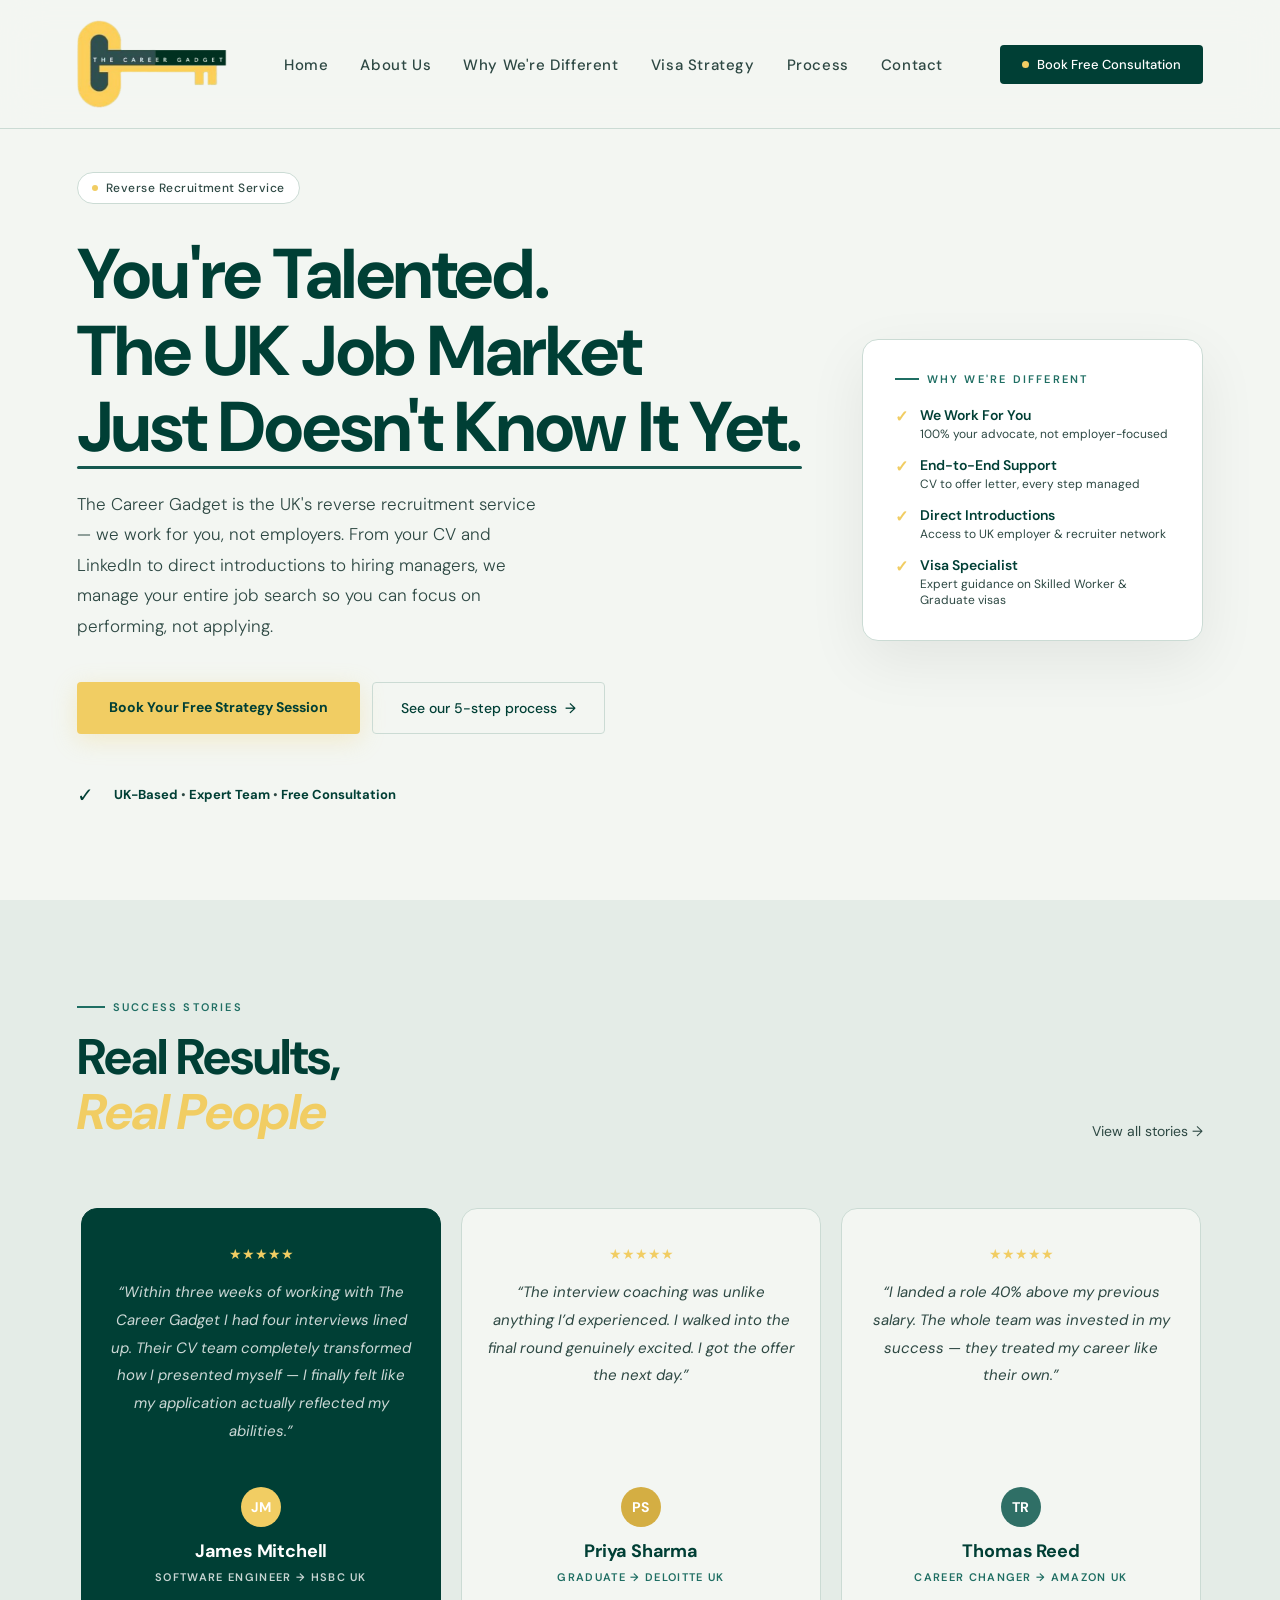
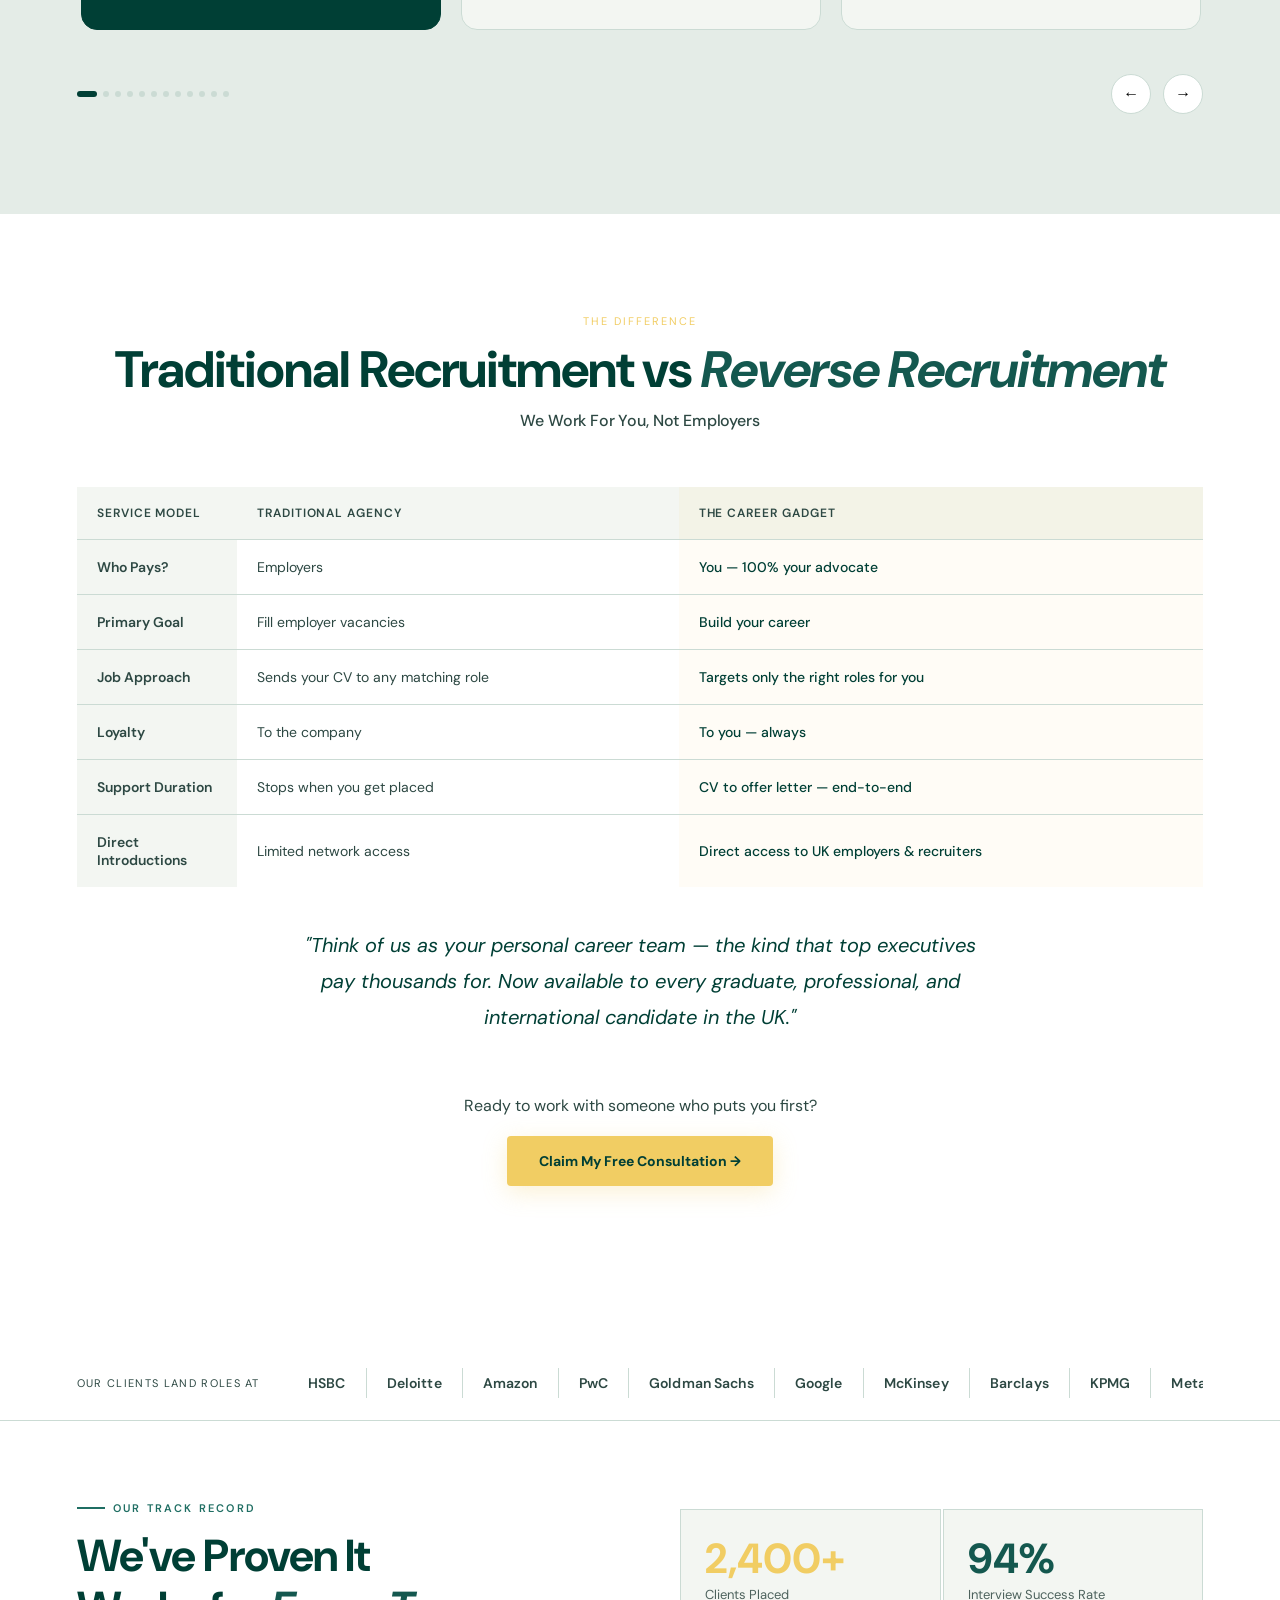
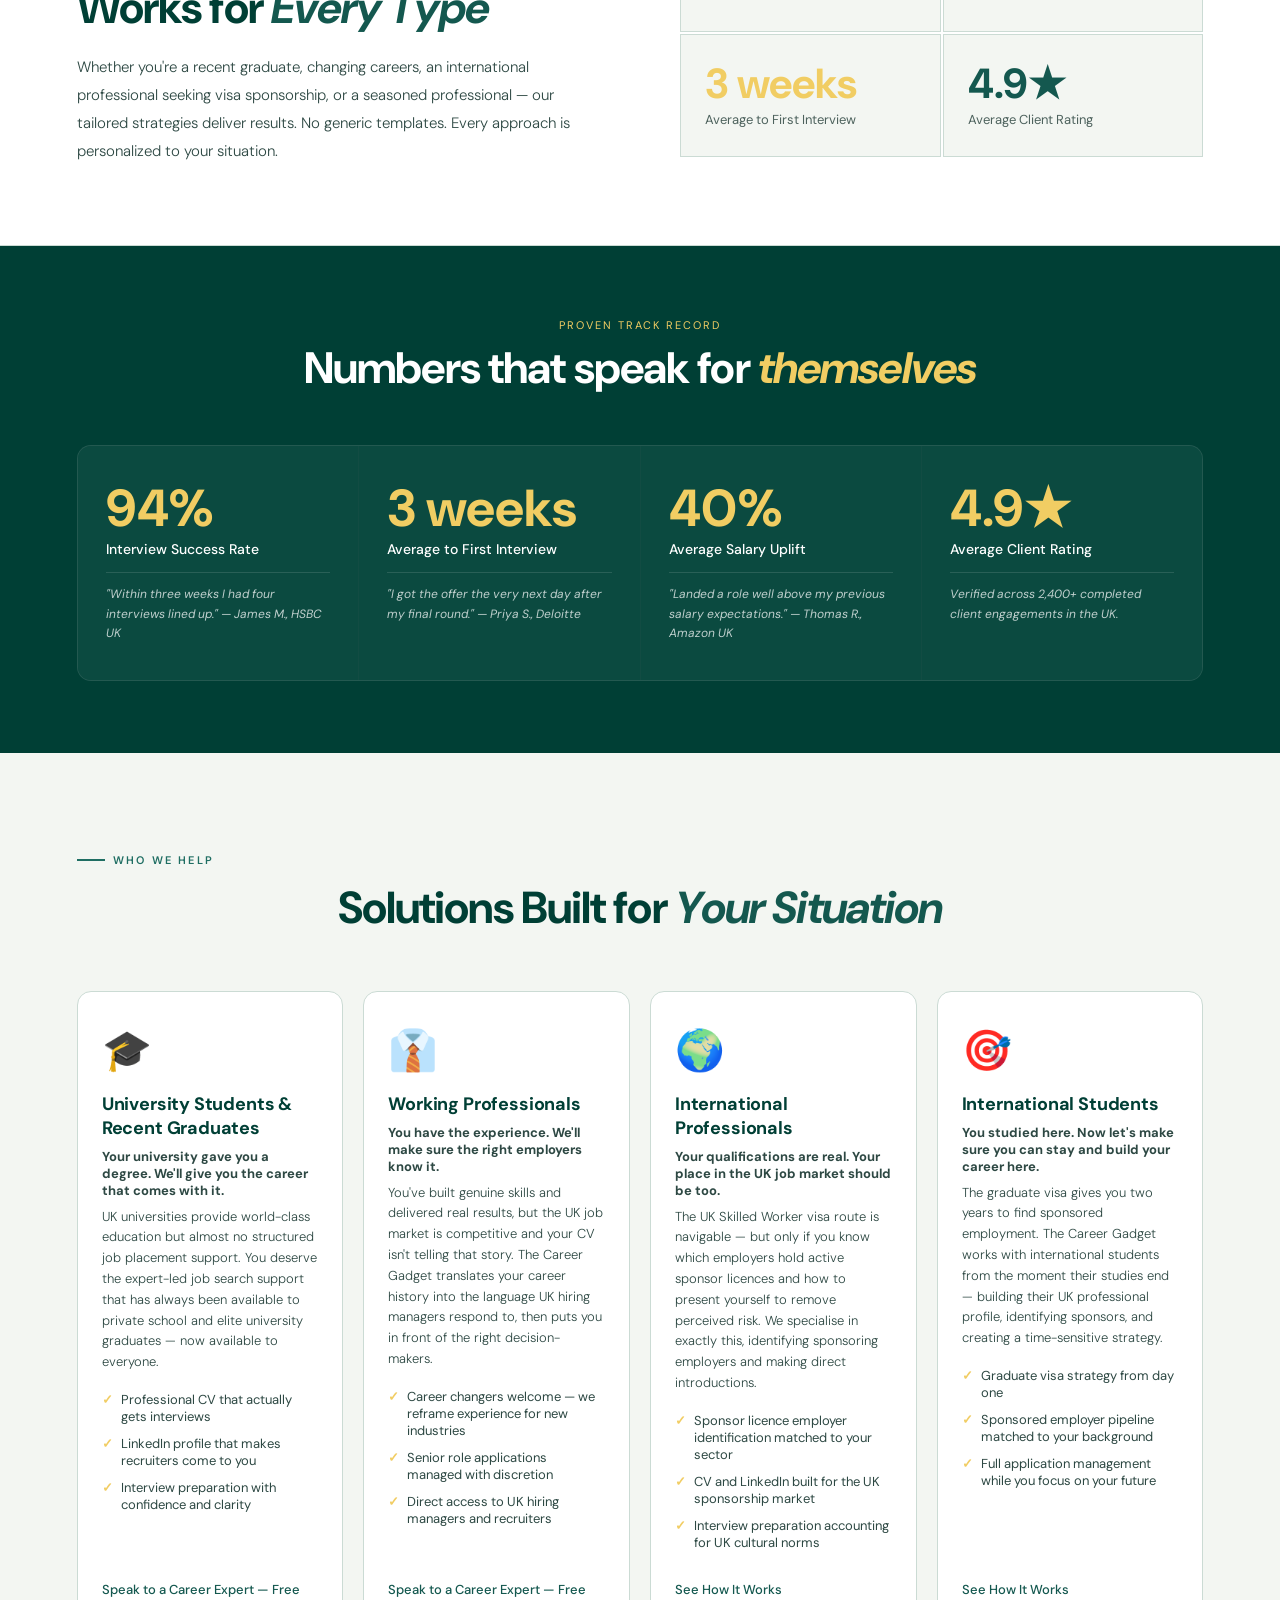
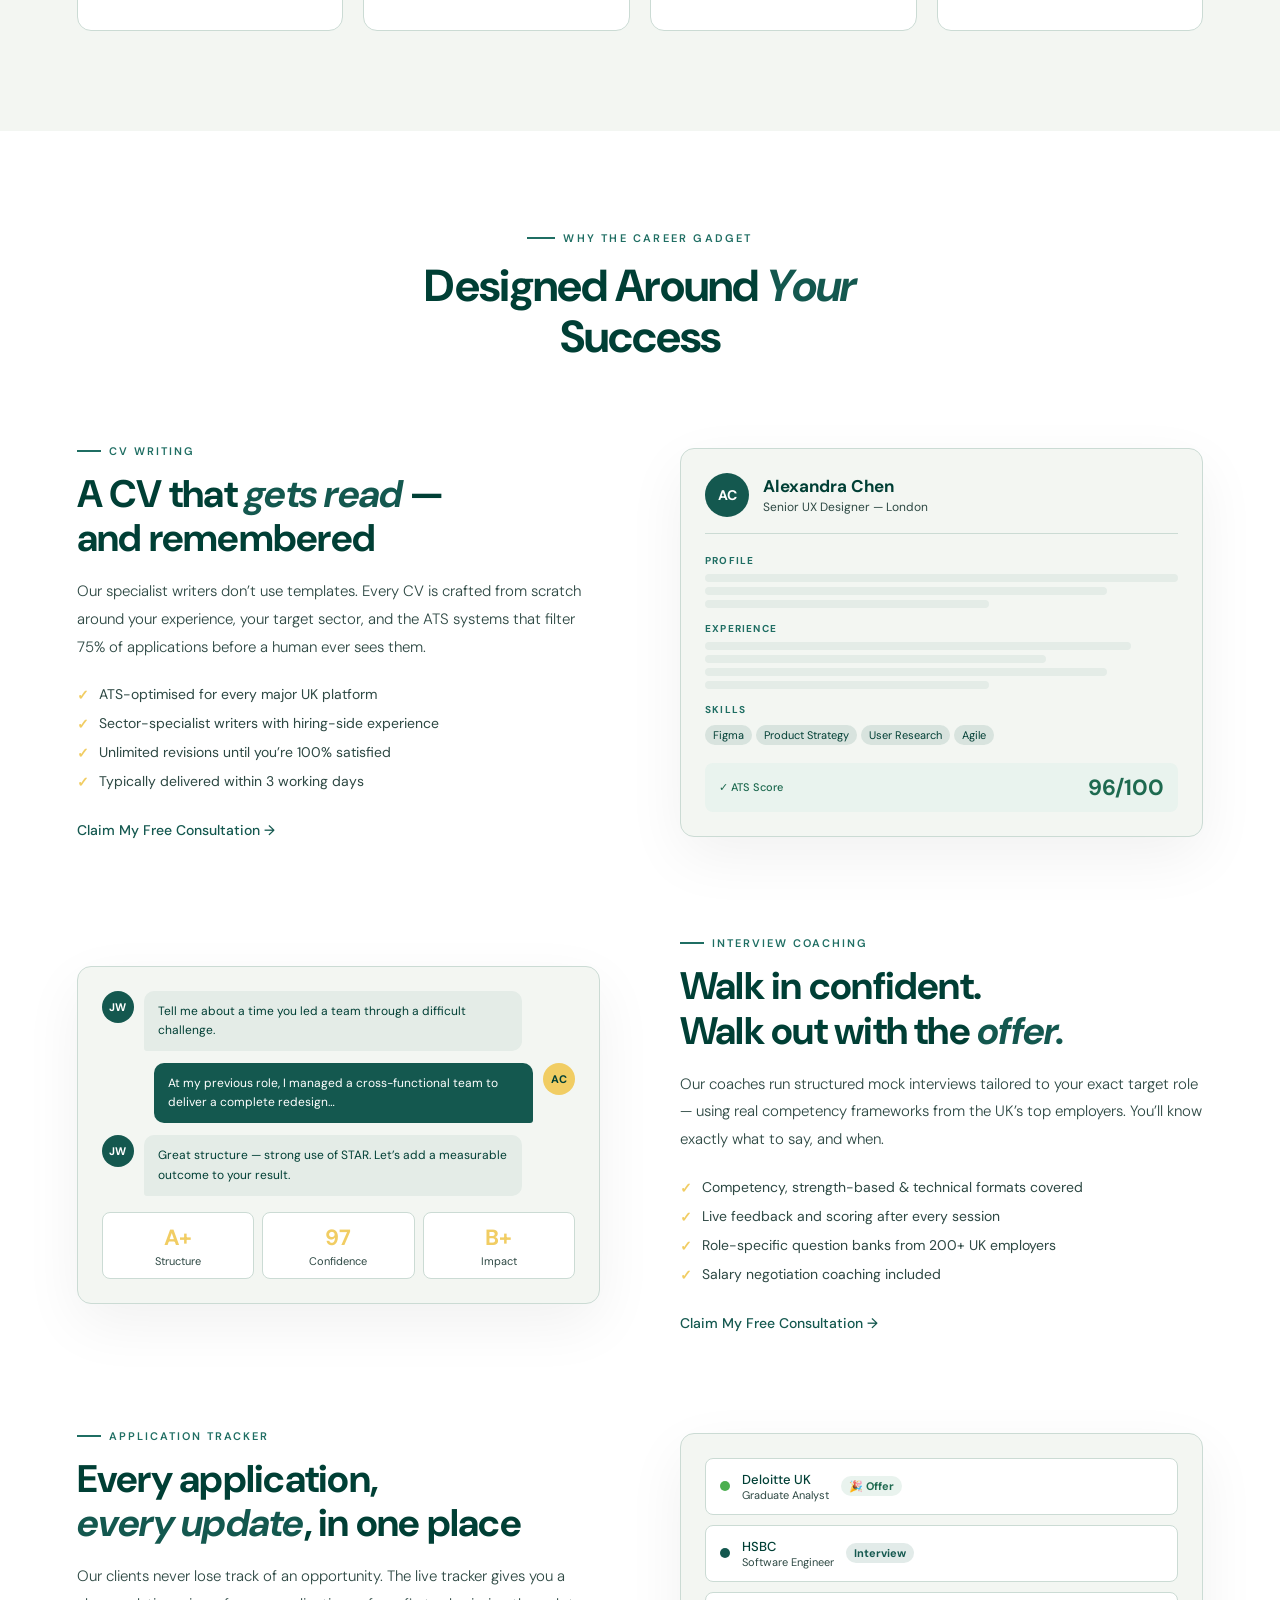
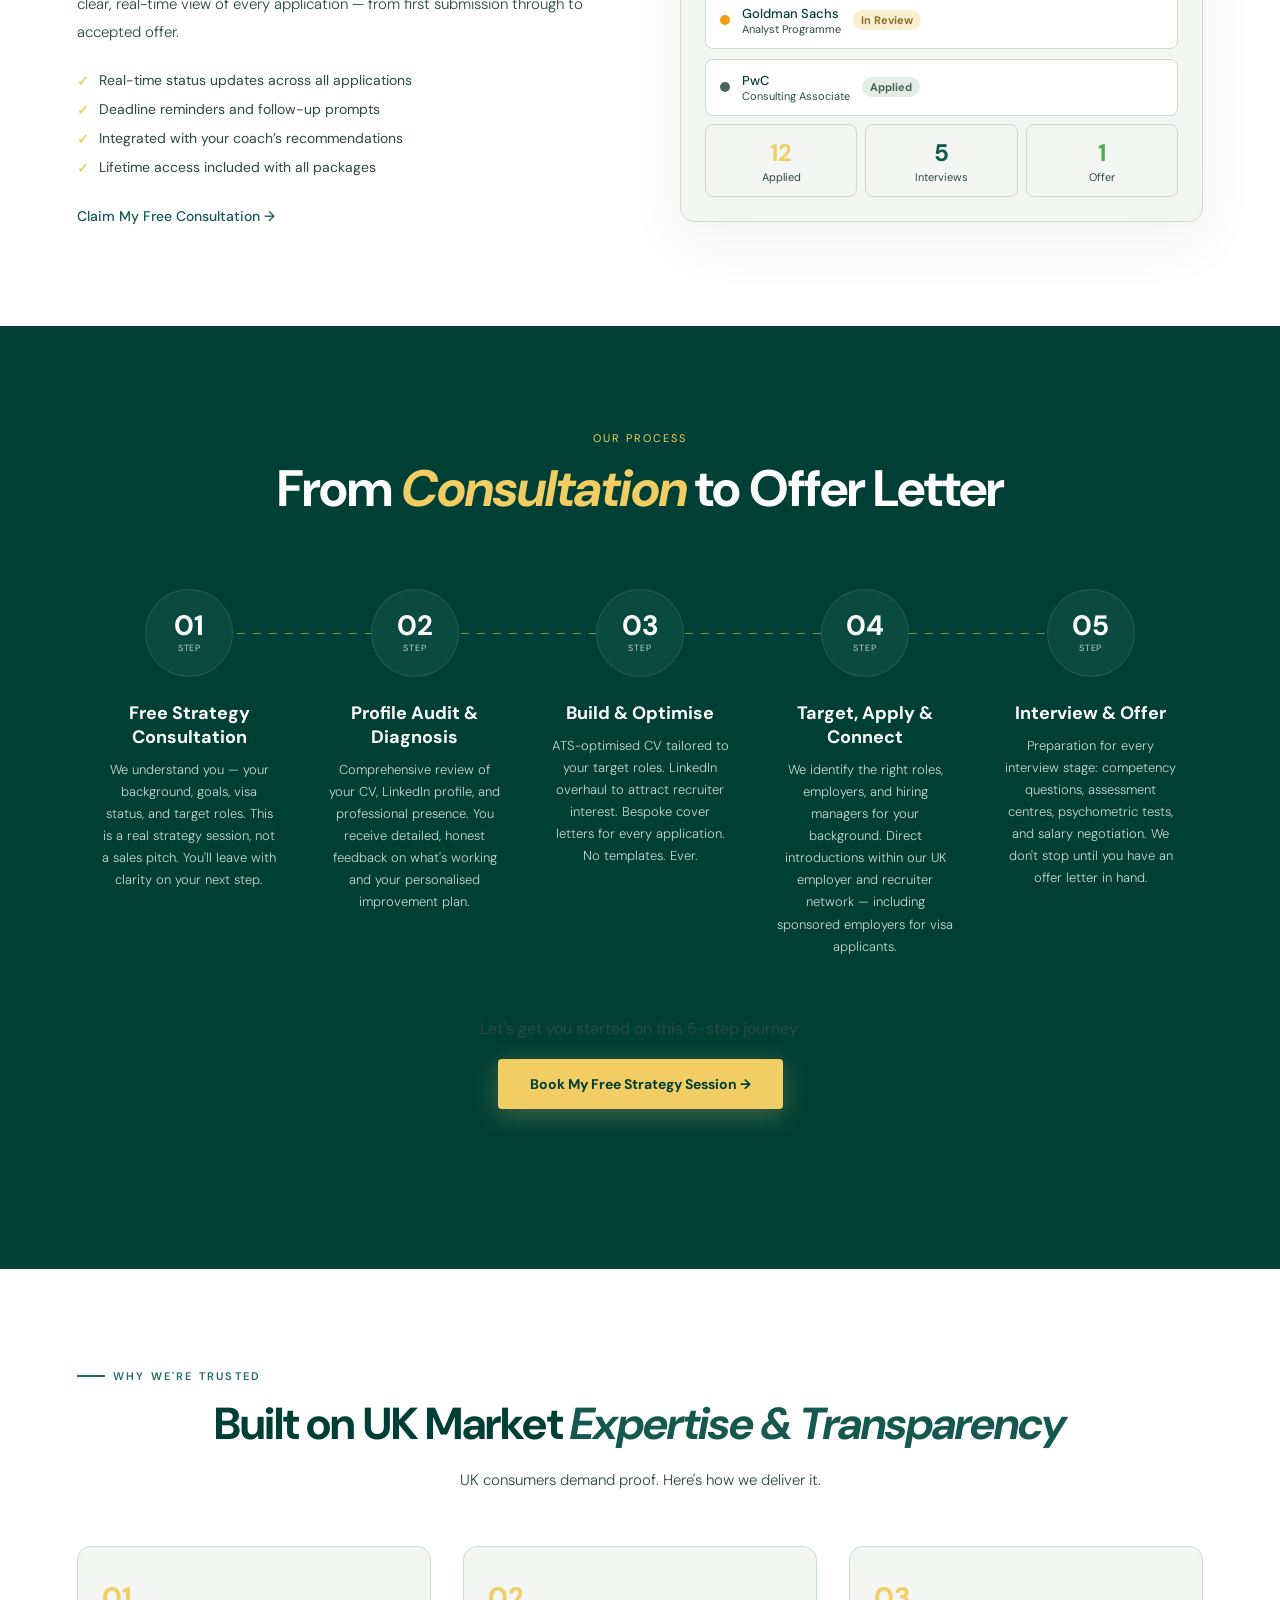
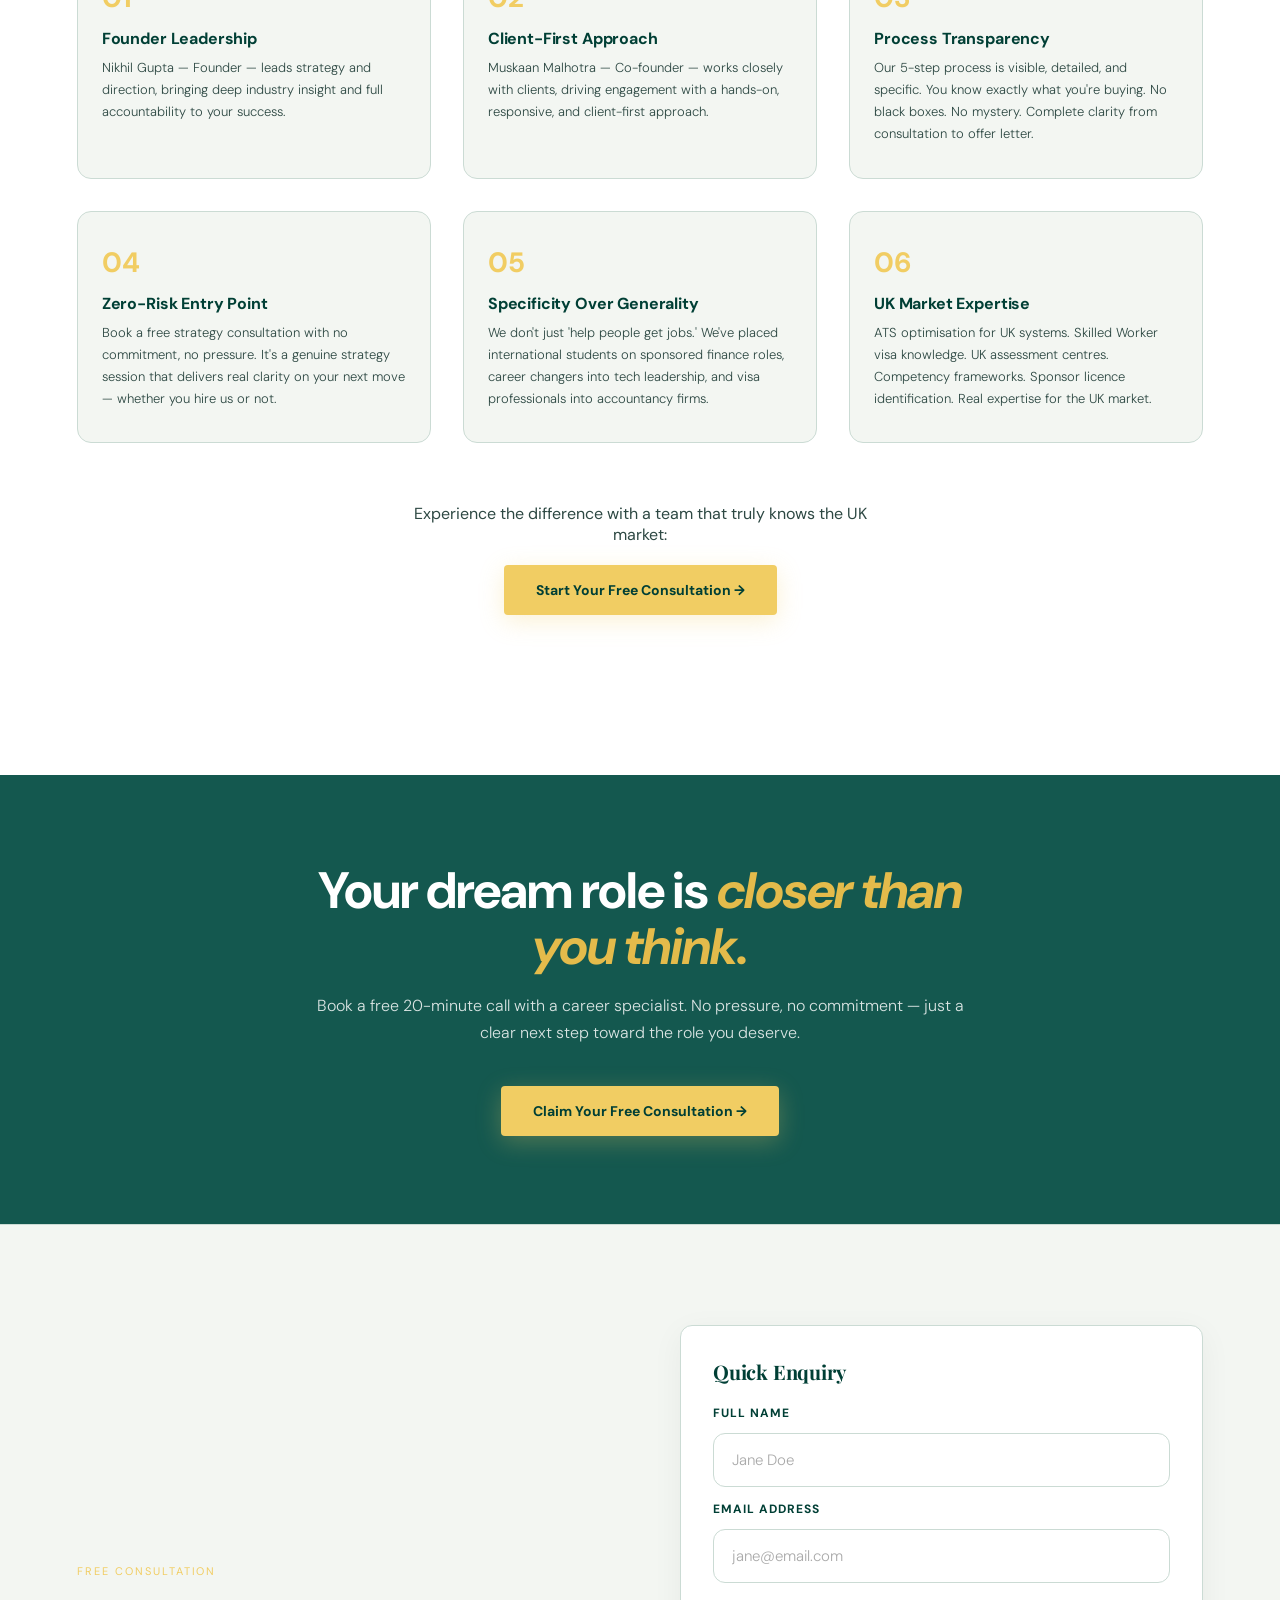
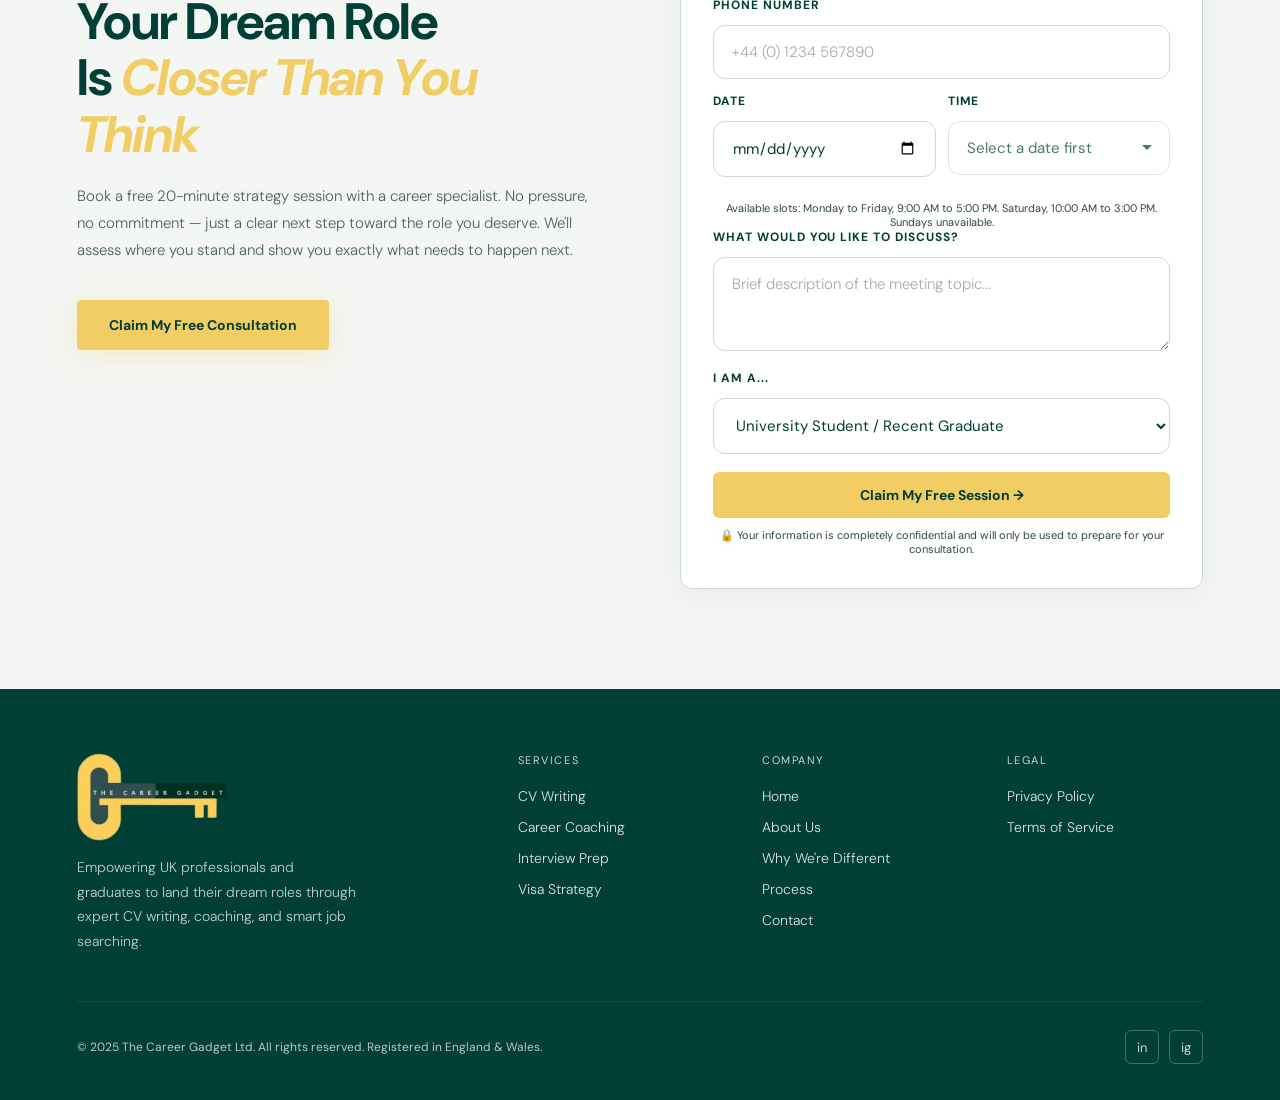
==== commit ac1ee978: "moved review to top" ====
--- a/index.html
+++ b/index.html
@@ -57,6 +57,46 @@
         <div class="hcm-item"><span class="hcm-icon">✓</span><div><div class="hcm-item-title">Visa Specialist</div><div class="hcm-item-desc">Expert guidance on Skilled Worker & Graduate visas</div></div></div>
       </div>
     </div>
+  </div>
+</section>
+
+
+<!-- TESTIMONIALS -->
+<section class="testimonials" id="testimonials">
+  <div class="testi-top">
+    <div>
+      <div class="about-text-tag reveal">Success Stories</div>
+      <h2 class="testi-h2 reveal">Real Results,<br><em>Real People</em></h2>
+    </div>
+    <a href="#" class="testi-link reveal">View all stories &rarr;</a>
+  </div>
+  <div class="testi-carousel-wrap">
+    <div class="testi-carousel" id="testiCarousel">
+      <div class="tcard featured"><div class="tcard-stars">&#9733;&#9733;&#9733;&#9733;&#9733;</div><p class="tcard-quote">&ldquo;Within three weeks of working with The Career Gadget I had four interviews lined up. Their CV team completely transformed how I presented myself &mdash; I finally felt like my application actually reflected my abilities.&rdquo;</p><div class="tcard-sep"></div><div class="tcard-foot"><div class="tcard-av">JM</div><div><div class="tcard-name">James Mitchell</div><div class="tcard-role">Software Engineer &rarr; HSBC UK</div></div></div></div>
+      <div class="tcard"><div class="tcard-stars">&#9733;&#9733;&#9733;&#9733;&#9733;</div><p class="tcard-quote">&ldquo;The interview coaching was unlike anything I&rsquo;d experienced. I walked into the final round genuinely excited. I got the offer the next day.&rdquo;</p><div class="tcard-sep"></div><div class="tcard-foot"><div class="tcard-av" style="background:#D4AE43">PS</div><div><div class="tcard-name">Priya Sharma</div><div class="tcard-role">Graduate &rarr; Deloitte UK</div></div></div></div>
+      <div class="tcard"><div class="tcard-stars">&#9733;&#9733;&#9733;&#9733;&#9733;</div><p class="tcard-quote">&ldquo;I landed a role 40% above my previous salary. The whole team was invested in my success &mdash; they treated my career like their own.&rdquo;</p><div class="tcard-sep"></div><div class="tcard-foot"><div class="tcard-av" style="background:#2F6F66">TR</div><div><div class="tcard-name">Thomas Reed</div><div class="tcard-role">Career Changer &rarr; Amazon UK</div></div></div></div>
+      <div class="tcard"><div class="tcard-stars">&#9733;&#9733;&#9733;&#9733;&#9733;</div><p class="tcard-quote">&ldquo;My LinkedIn was completely transformed. Within a week of the update I started getting inbound messages from recruiters at firms I&rsquo;d been targeting for months.&rdquo;</p><div class="tcard-sep"></div><div class="tcard-foot"><div class="tcard-av" style="background:#5F7A74">AK</div><div><div class="tcard-name">Aisha Kaur</div><div class="tcard-role">Marketing Manager &rarr; Google UK</div></div></div></div>
+      <div class="tcard"><div class="tcard-stars">&#9733;&#9733;&#9733;&#9733;&#9733;</div><p class="tcard-quote">&ldquo;I&rsquo;d been applying for six months with zero results. After two weeks with The Career Gadget, I had three first-round interviews. The difference was night and day.&rdquo;</p><div class="tcard-sep"></div><div class="tcard-foot"><div class="tcard-av" style="background:#0F766E">RL</div><div><div class="tcard-name">Ryan Lewis</div><div class="tcard-role">Graduate &rarr; PwC UK</div></div></div></div>
+      <div class="tcard"><div class="tcard-stars">&#9733;&#9733;&#9733;&#9733;&#9733;</div><p class="tcard-quote">&ldquo;As a career changer coming from education into finance, I was sceptical. The Career Gadget repositioned my story brilliantly. I now work at Barclays.&rdquo;</p><div class="tcard-sep"></div><div class="tcard-foot"><div class="tcard-av" style="background:#8B6F2C">NP</div><div><div class="tcard-name">Natalie Park</div><div class="tcard-role">Teacher &rarr; Barclays Investment Banking</div></div></div></div>
+      <div class="tcard"><div class="tcard-stars">&#9733;&#9733;&#9733;&#9733;&#9733;</div><p class="tcard-quote">&ldquo;You guys are extremely supportive. I really wanted to have someone like you to support me throughout my job-seeking journey. Your services are literally 24/7. Thank you so much for being so nice and caring.&rdquo;</p><div class="tcard-sep"></div><div class="tcard-foot"><div class="tcard-av" style="background:#0F6D7A">AN</div><div><div class="tcard-name">Anushka</div><div class="tcard-role">Client Feedback</div></div></div></div>
+      <div class="tcard"><div class="tcard-stars">&#9733;&#9733;&#9733;&#9733;&#9733;</div><p class="tcard-quote">&ldquo;I&rsquo;ve been working with The Career Gadget for my job search, and overall, it&rsquo;s been a really supportive and professional experience. The interview preparation and mock interviews were extremely helpful and boosted my confidence.&rdquo;</p><div class="tcard-sep"></div><div class="tcard-foot"><div class="tcard-av" style="background:#7A5F2E">VB</div><div><div class="tcard-name">Vikhyat Bisht</div><div class="tcard-role">Client Feedback</div></div></div></div>
+      <div class="tcard"><div class="tcard-stars">&#9733;&#9733;&#9733;&#9733;&#9733;</div><p class="tcard-quote">&ldquo;Thank you so much for your support. Overall, I&rsquo;m really happy with the quality and appreciate your help in this tough market.&rdquo;</p><div class="tcard-sep"></div><div class="tcard-foot"><div class="tcard-av" style="background:#355E8C">SN</div><div><div class="tcard-name">Shah Yunn Naing</div><div class="tcard-role">Client Feedback</div></div></div></div>
+      <div class="tcard"><div class="tcard-stars">&#9733;&#9733;&#9733;&#9733;&#9733;</div><p class="tcard-quote">&ldquo;I&rsquo;m honestly really enjoying the process. It&rsquo;s been a great experience so far and I&rsquo;m feeling good about the progress.&rdquo;</p><div class="tcard-sep"></div><div class="tcard-foot"><div class="tcard-av" style="background:#4E7B58">KK</div><div><div class="tcard-name">Kunal Kamble</div><div class="tcard-role">Client Feedback</div></div></div></div>
+      <div class="tcard"><div class="tcard-stars">&#9733;&#9733;&#9733;&#9733;&#9733;</div><p class="tcard-quote">&ldquo;The service has been wonderful. The support you and your team gave me in CV building is very appreciable. I would definitely recommend your services to others hoping to land jobs.&rdquo;</p><div class="tcard-sep"></div><div class="tcard-foot"><div class="tcard-av" style="background:#7A4C6A">ME</div><div><div class="tcard-name">Merlin</div><div class="tcard-role">Client Feedback</div></div></div></div>
+      <div class="tcard"><div class="tcard-stars">&#9733;&#9733;&#9733;&#9733;&#9733;</div><p class="tcard-quote">&ldquo;Thank you so much for your help with my CV and cover letter. The feedback and suggestions made a big difference, and I feel much more confident about my applications now.&rdquo;</p><div class="tcard-sep"></div><div class="tcard-foot"><div class="tcard-av" style="background:#2D6D78">PA</div><div><div class="tcard-name">Palak</div><div class="tcard-role">Client Feedback</div></div></div></div>
+      <div class="tcard"><div class="tcard-stars">&#9733;&#9733;&#9733;&#9733;&#9733;</div><p class="tcard-quote">&ldquo;It is definitely a 10/10 for me. The service was really great and honestly it gave me confidence about my CV and cover letter.&rdquo;</p><div class="tcard-sep"></div><div class="tcard-foot"><div class="tcard-av" style="background:#8A6A2F">FA</div><div><div class="tcard-name">Faustine</div><div class="tcard-role">Client Feedback</div></div></div></div>
+      <div class="tcard"><div class="tcard-stars">&#9733;&#9733;&#9733;&#9733;&#9733;</div><p class="tcard-quote">&ldquo;I had a wonderful experience with your recruitment service. Your team was incredibly helpful and professional throughout the process. You made everything smooth and stress-free.&rdquo;</p><div class="tcard-sep"></div><div class="tcard-foot"><div class="tcard-av" style="background:#1F7B6E">EM</div><div><div class="tcard-name">Emma</div><div class="tcard-role">Client Feedback</div></div></div></div>
+    </div>
+  </div>
+  <div class="testi-controls">
+    <div class="testi-dots" id="testiDots">
+      <div class="testi-dot active" data-slide="0"></div>
+      <div class="testi-dot" data-slide="1"></div>
+      <div class="testi-dot" data-slide="2"></div>
+      <div class="testi-dot" data-slide="3"></div>
+    </div>
+    <button class="testi-nav" id="testiPrev" aria-label="Previous">&#8592;</button>
+    <button class="testi-nav" id="testiNext" aria-label="Next">&#8594;</button>
   </div>
 </section>
 
@@ -263,44 +303,7 @@
   </div>
 </section>
 
-<!-- TESTIMONIALS -->
-<section class="testimonials" id="testimonials">
-  <div class="testi-top">
-    <div>
-      <div class="about-text-tag reveal">Success Stories</div>
-      <h2 class="testi-h2 reveal">Real Results,<br><em>Real People</em></h2>
-    </div>
-    <a href="#" class="testi-link reveal">View all stories &rarr;</a>
-  </div>
-  <div class="testi-carousel-wrap">
-    <div class="testi-carousel" id="testiCarousel">
-      <div class="tcard featured"><div class="tcard-stars">&#9733;&#9733;&#9733;&#9733;&#9733;</div><p class="tcard-quote">&ldquo;Within three weeks of working with The Career Gadget I had four interviews lined up. Their CV team completely transformed how I presented myself &mdash; I finally felt like my application actually reflected my abilities.&rdquo;</p><div class="tcard-sep"></div><div class="tcard-foot"><div class="tcard-av">JM</div><div><div class="tcard-name">James Mitchell</div><div class="tcard-role">Software Engineer &rarr; HSBC UK</div></div></div></div>
-      <div class="tcard"><div class="tcard-stars">&#9733;&#9733;&#9733;&#9733;&#9733;</div><p class="tcard-quote">&ldquo;The interview coaching was unlike anything I&rsquo;d experienced. I walked into the final round genuinely excited. I got the offer the next day.&rdquo;</p><div class="tcard-sep"></div><div class="tcard-foot"><div class="tcard-av" style="background:#D4AE43">PS</div><div><div class="tcard-name">Priya Sharma</div><div class="tcard-role">Graduate &rarr; Deloitte UK</div></div></div></div>
-      <div class="tcard"><div class="tcard-stars">&#9733;&#9733;&#9733;&#9733;&#9733;</div><p class="tcard-quote">&ldquo;I landed a role 40% above my previous salary. The whole team was invested in my success &mdash; they treated my career like their own.&rdquo;</p><div class="tcard-sep"></div><div class="tcard-foot"><div class="tcard-av" style="background:#2F6F66">TR</div><div><div class="tcard-name">Thomas Reed</div><div class="tcard-role">Career Changer &rarr; Amazon UK</div></div></div></div>
-      <div class="tcard"><div class="tcard-stars">&#9733;&#9733;&#9733;&#9733;&#9733;</div><p class="tcard-quote">&ldquo;My LinkedIn was completely transformed. Within a week of the update I started getting inbound messages from recruiters at firms I&rsquo;d been targeting for months.&rdquo;</p><div class="tcard-sep"></div><div class="tcard-foot"><div class="tcard-av" style="background:#5F7A74">AK</div><div><div class="tcard-name">Aisha Kaur</div><div class="tcard-role">Marketing Manager &rarr; Google UK</div></div></div></div>
-      <div class="tcard"><div class="tcard-stars">&#9733;&#9733;&#9733;&#9733;&#9733;</div><p class="tcard-quote">&ldquo;I&rsquo;d been applying for six months with zero results. After two weeks with The Career Gadget, I had three first-round interviews. The difference was night and day.&rdquo;</p><div class="tcard-sep"></div><div class="tcard-foot"><div class="tcard-av" style="background:#0F766E">RL</div><div><div class="tcard-name">Ryan Lewis</div><div class="tcard-role">Graduate &rarr; PwC UK</div></div></div></div>
-      <div class="tcard"><div class="tcard-stars">&#9733;&#9733;&#9733;&#9733;&#9733;</div><p class="tcard-quote">&ldquo;As a career changer coming from education into finance, I was sceptical. The Career Gadget repositioned my story brilliantly. I now work at Barclays.&rdquo;</p><div class="tcard-sep"></div><div class="tcard-foot"><div class="tcard-av" style="background:#8B6F2C">NP</div><div><div class="tcard-name">Natalie Park</div><div class="tcard-role">Teacher &rarr; Barclays Investment Banking</div></div></div></div>
-      <div class="tcard"><div class="tcard-stars">&#9733;&#9733;&#9733;&#9733;&#9733;</div><p class="tcard-quote">&ldquo;You guys are extremely supportive. I really wanted to have someone like you to support me throughout my job-seeking journey. Your services are literally 24/7. Thank you so much for being so nice and caring.&rdquo;</p><div class="tcard-sep"></div><div class="tcard-foot"><div class="tcard-av" style="background:#0F6D7A">AN</div><div><div class="tcard-name">Anushka</div><div class="tcard-role">Client Feedback</div></div></div></div>
-      <div class="tcard"><div class="tcard-stars">&#9733;&#9733;&#9733;&#9733;&#9733;</div><p class="tcard-quote">&ldquo;I&rsquo;ve been working with The Career Gadget for my job search, and overall, it&rsquo;s been a really supportive and professional experience. The interview preparation and mock interviews were extremely helpful and boosted my confidence.&rdquo;</p><div class="tcard-sep"></div><div class="tcard-foot"><div class="tcard-av" style="background:#7A5F2E">VB</div><div><div class="tcard-name">Vikhyat Bisht</div><div class="tcard-role">Client Feedback</div></div></div></div>
-      <div class="tcard"><div class="tcard-stars">&#9733;&#9733;&#9733;&#9733;&#9733;</div><p class="tcard-quote">&ldquo;Thank you so much for your support. Overall, I&rsquo;m really happy with the quality and appreciate your help in this tough market.&rdquo;</p><div class="tcard-sep"></div><div class="tcard-foot"><div class="tcard-av" style="background:#355E8C">SN</div><div><div class="tcard-name">Shah Yunn Naing</div><div class="tcard-role">Client Feedback</div></div></div></div>
-      <div class="tcard"><div class="tcard-stars">&#9733;&#9733;&#9733;&#9733;&#9733;</div><p class="tcard-quote">&ldquo;I&rsquo;m honestly really enjoying the process. It&rsquo;s been a great experience so far and I&rsquo;m feeling good about the progress.&rdquo;</p><div class="tcard-sep"></div><div class="tcard-foot"><div class="tcard-av" style="background:#4E7B58">KK</div><div><div class="tcard-name">Kunal Kamble</div><div class="tcard-role">Client Feedback</div></div></div></div>
-      <div class="tcard"><div class="tcard-stars">&#9733;&#9733;&#9733;&#9733;&#9733;</div><p class="tcard-quote">&ldquo;The service has been wonderful. The support you and your team gave me in CV building is very appreciable. I would definitely recommend your services to others hoping to land jobs.&rdquo;</p><div class="tcard-sep"></div><div class="tcard-foot"><div class="tcard-av" style="background:#7A4C6A">ME</div><div><div class="tcard-name">Merlin</div><div class="tcard-role">Client Feedback</div></div></div></div>
-      <div class="tcard"><div class="tcard-stars">&#9733;&#9733;&#9733;&#9733;&#9733;</div><p class="tcard-quote">&ldquo;Thank you so much for your help with my CV and cover letter. The feedback and suggestions made a big difference, and I feel much more confident about my applications now.&rdquo;</p><div class="tcard-sep"></div><div class="tcard-foot"><div class="tcard-av" style="background:#2D6D78">PA</div><div><div class="tcard-name">Palak</div><div class="tcard-role">Client Feedback</div></div></div></div>
-      <div class="tcard"><div class="tcard-stars">&#9733;&#9733;&#9733;&#9733;&#9733;</div><p class="tcard-quote">&ldquo;It is definitely a 10/10 for me. The service was really great and honestly it gave me confidence about my CV and cover letter.&rdquo;</p><div class="tcard-sep"></div><div class="tcard-foot"><div class="tcard-av" style="background:#8A6A2F">FA</div><div><div class="tcard-name">Faustine</div><div class="tcard-role">Client Feedback</div></div></div></div>
-      <div class="tcard"><div class="tcard-stars">&#9733;&#9733;&#9733;&#9733;&#9733;</div><p class="tcard-quote">&ldquo;I had a wonderful experience with your recruitment service. Your team was incredibly helpful and professional throughout the process. You made everything smooth and stress-free.&rdquo;</p><div class="tcard-sep"></div><div class="tcard-foot"><div class="tcard-av" style="background:#1F7B6E">EM</div><div><div class="tcard-name">Emma</div><div class="tcard-role">Client Feedback</div></div></div></div>
-    </div>
-  </div>
-  <div class="testi-controls">
-    <div class="testi-dots" id="testiDots">
-      <div class="testi-dot active" data-slide="0"></div>
-      <div class="testi-dot" data-slide="1"></div>
-      <div class="testi-dot" data-slide="2"></div>
-      <div class="testi-dot" data-slide="3"></div>
-    </div>
-    <button class="testi-nav" id="testiPrev" aria-label="Previous">&#8592;</button>
-    <button class="testi-nav" id="testiNext" aria-label="Next">&#8594;</button>
-  </div>
-</section>
+
 
 <!-- CTA BANNER -->
 <div class="cta-banner">
@@ -383,7 +386,7 @@
 
 <!-- FORM SCRIPT: FIXED — correct IDs, correct function name, JSONP for CORS -->
 <script>
-  var CTA_SCRIPT_URL = " want this url in other forms also https://script.google.com/macros/s/AKfycbyzfvVHRAw6DZZ-Yhtz3rdFIixQFSOBYeIQTONTddelCHXgoBWinSOFBlM_jJHN-I37NA/exec";
+  var CTA_SCRIPT_URL = "https://script.google.com/macros/s/AKfycbyzfvVHRAw6DZZ-Yhtz3rdFIixQFSOBYeIQTONTddelCHXgoBWinSOFBlM_jJHN-I37NA/exec";
   var CTA_HOST_EMAIL = 'contacthecareergadget@gmail.com';
   var CTA_WEEKDAY_SLOTS = ['09:00', '09:30', '10:00', '10:30', '11:00', '11:30', '12:00', '12:30', '13:00', '13:30', '14:00', '14:30', '15:00', '15:30', '16:00', '16:30', '17:00'];
   var CTA_SATURDAY_SLOTS = ['10:00', '10:30', '11:00', '11:30', '12:00', '12:30', '13:00', '13:30', '14:00', '14:30', '15:00'];
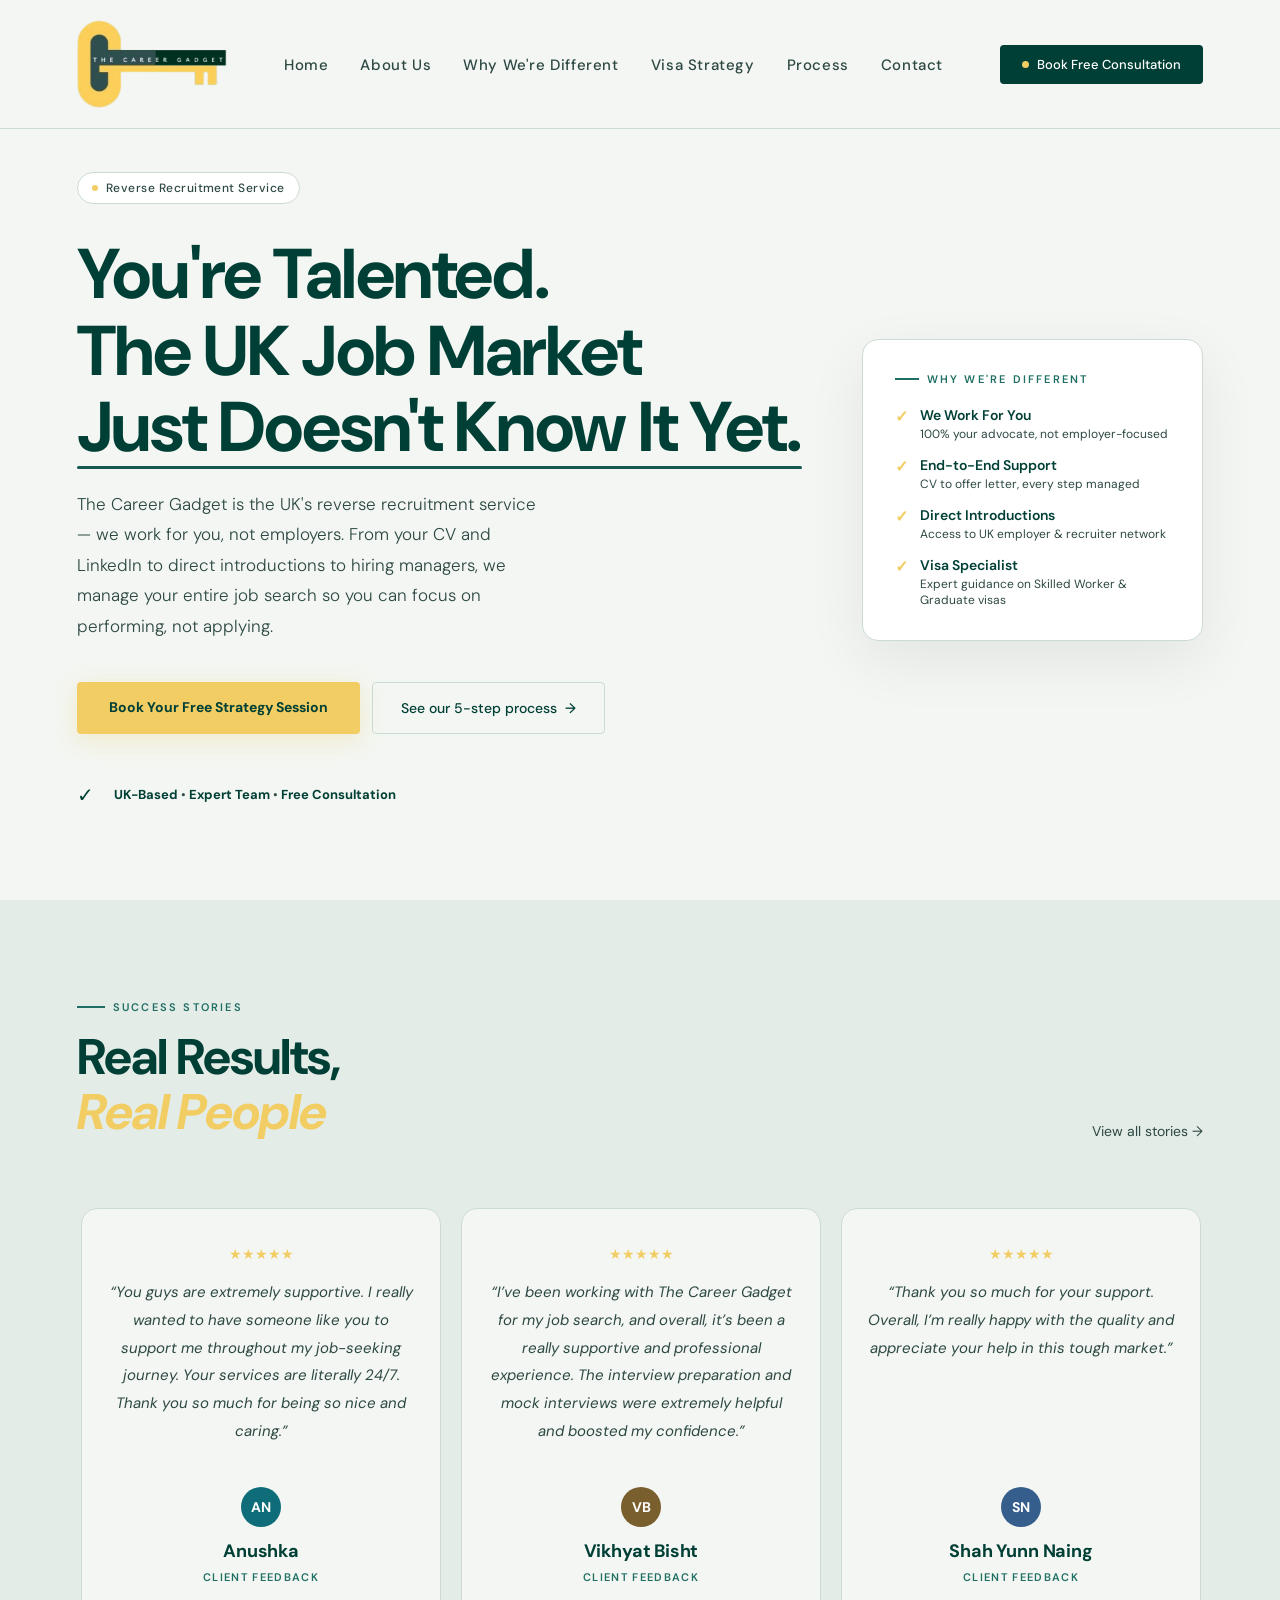
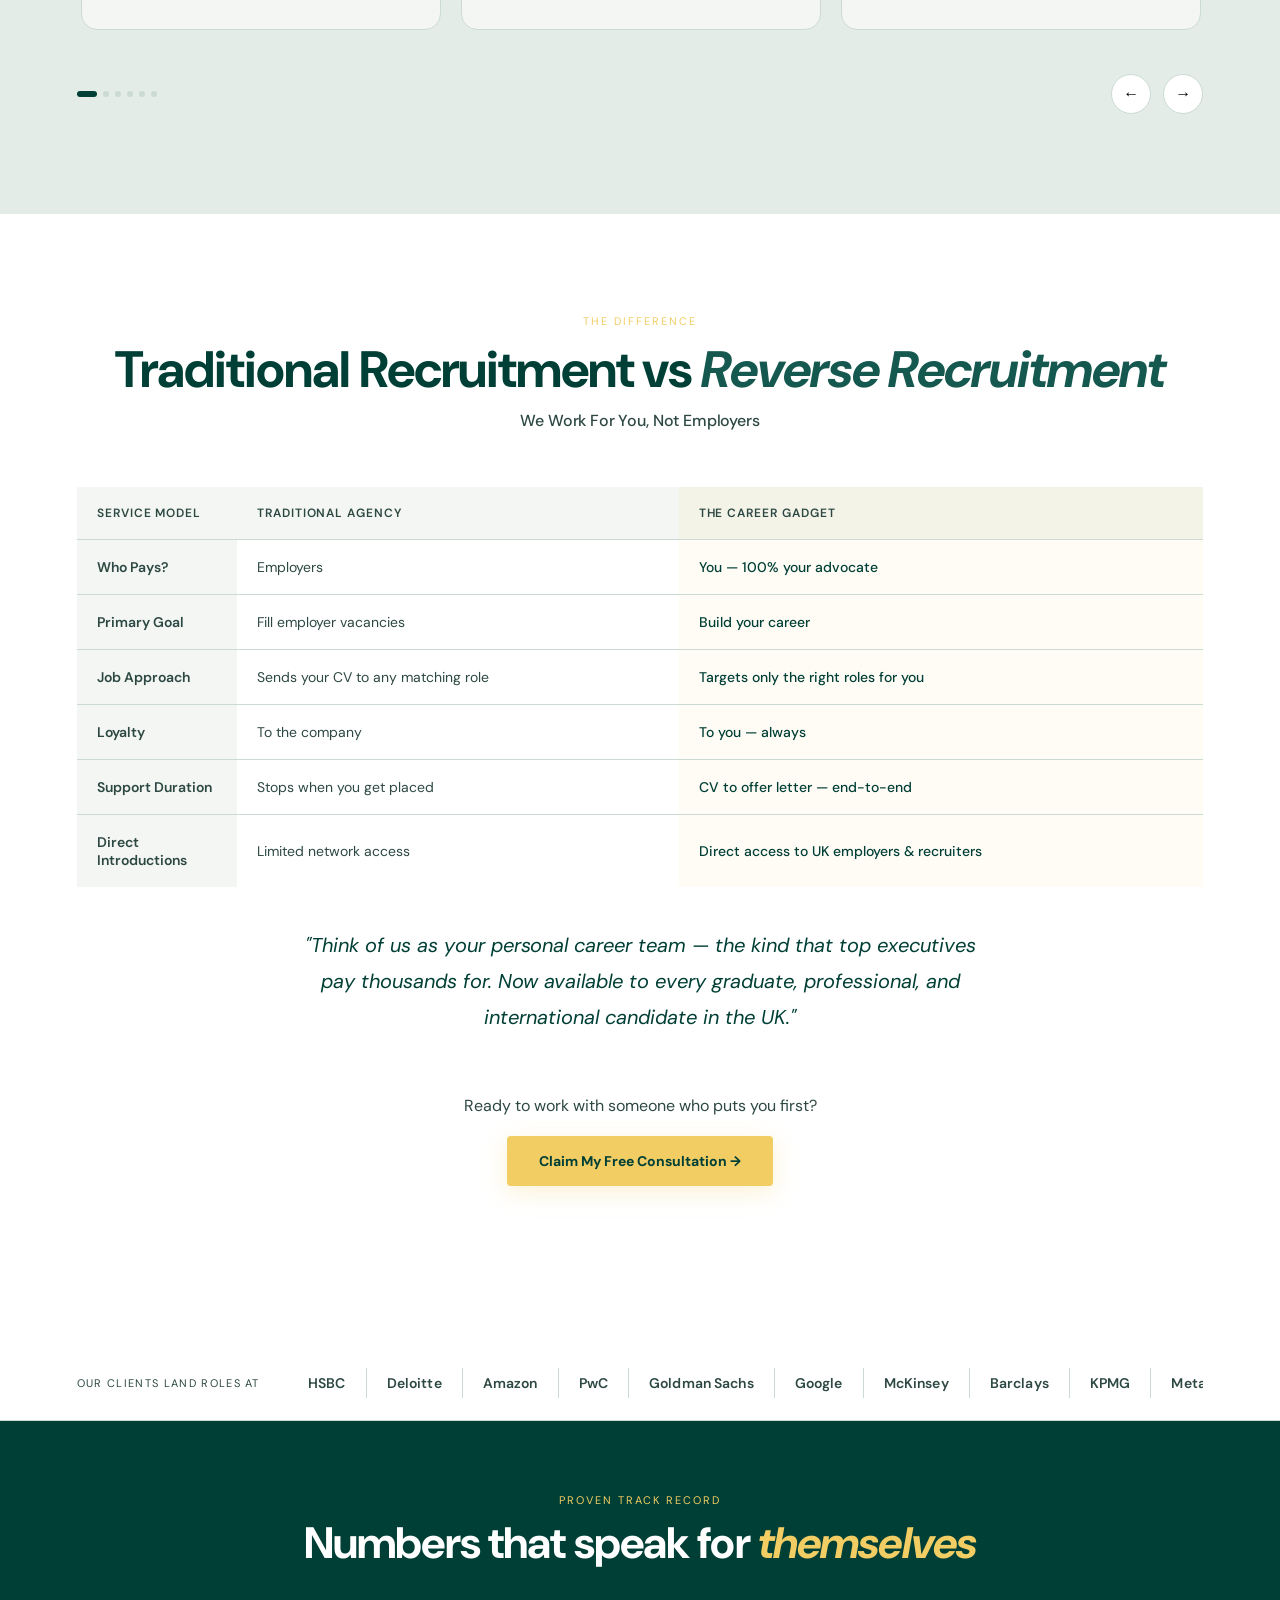
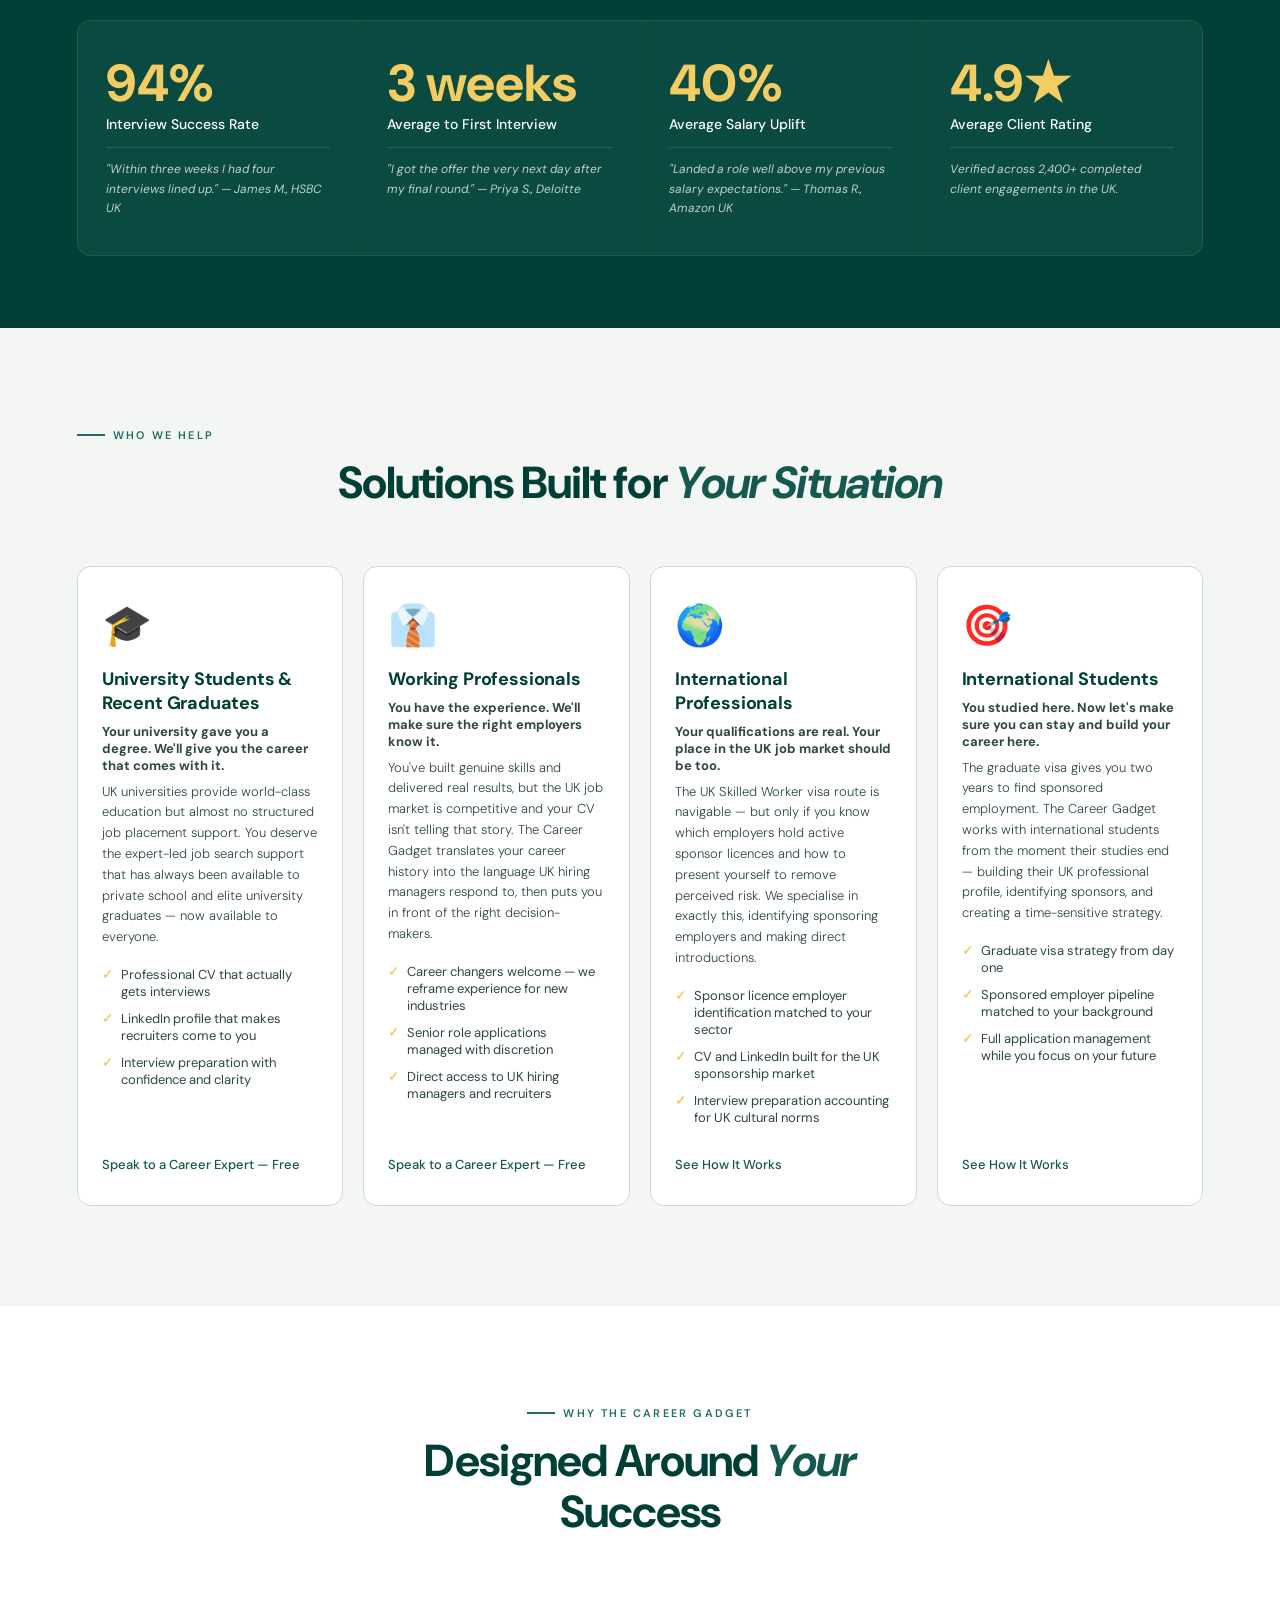
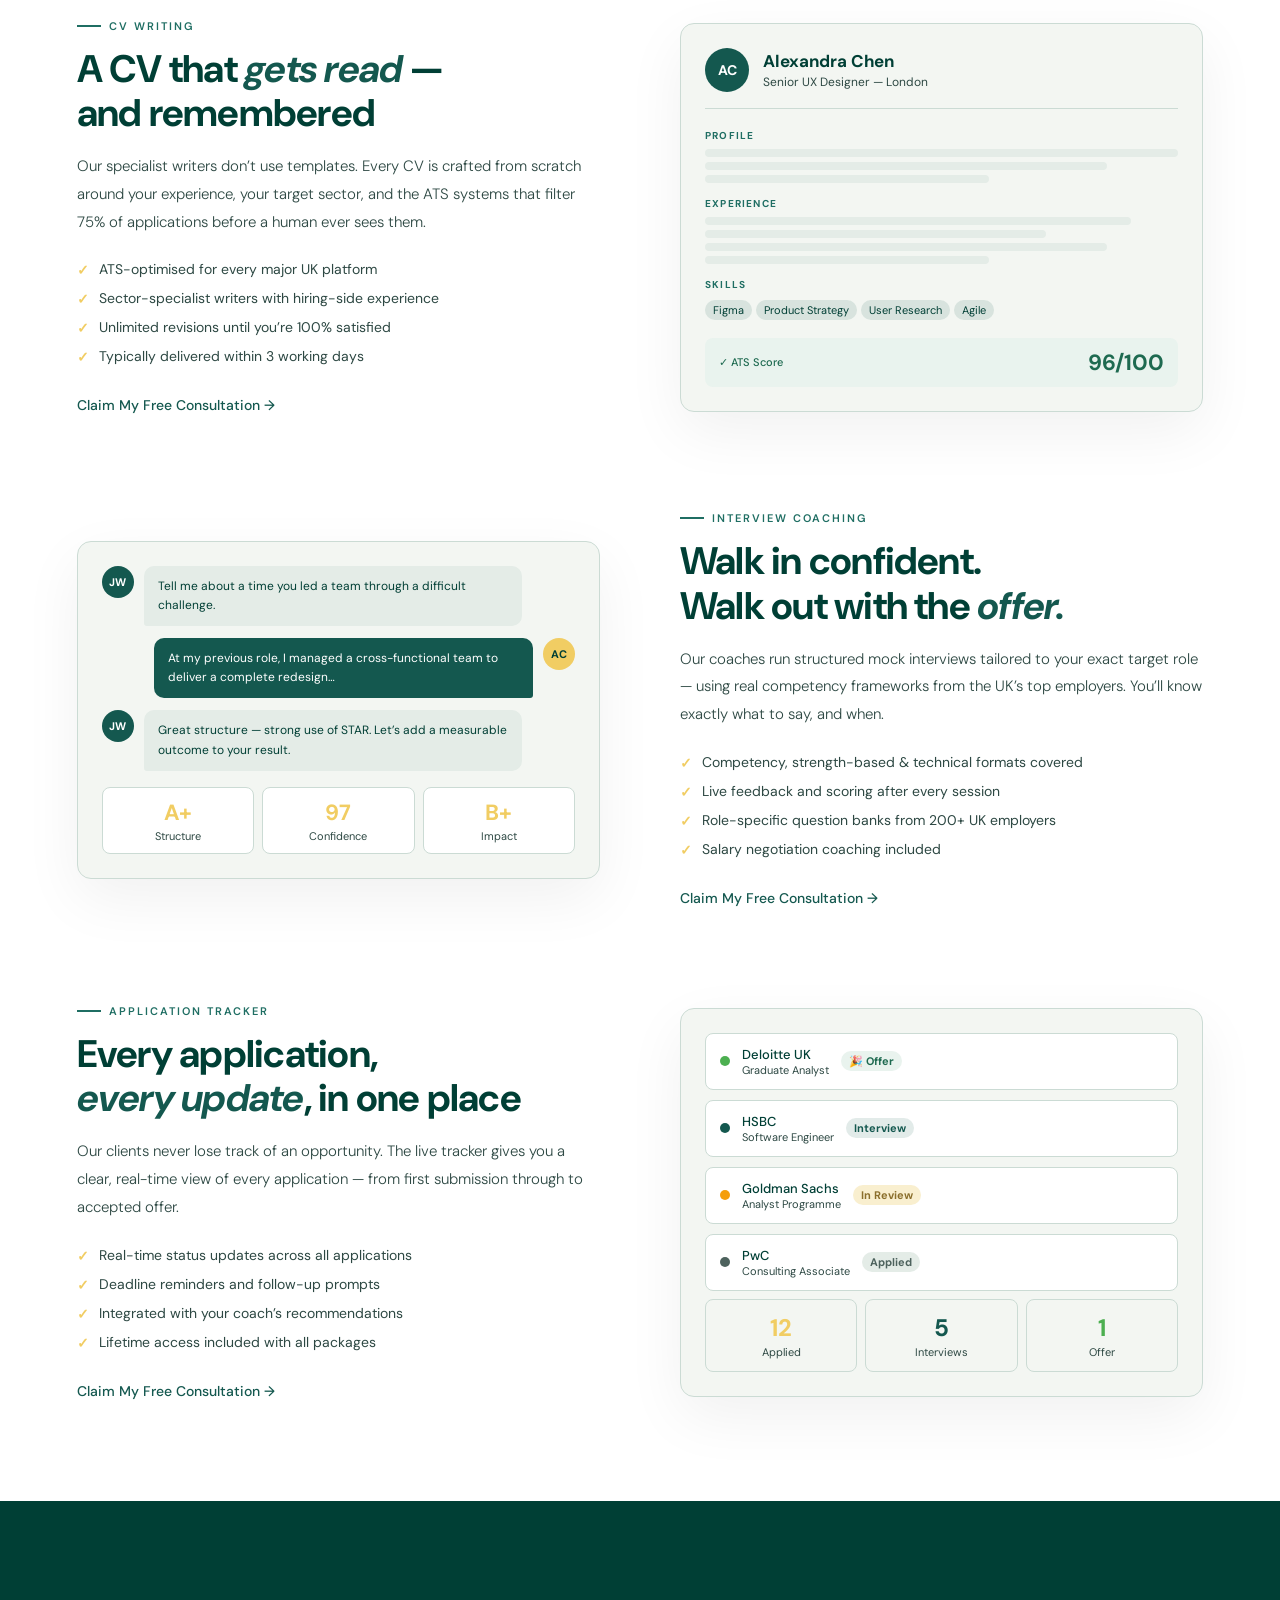
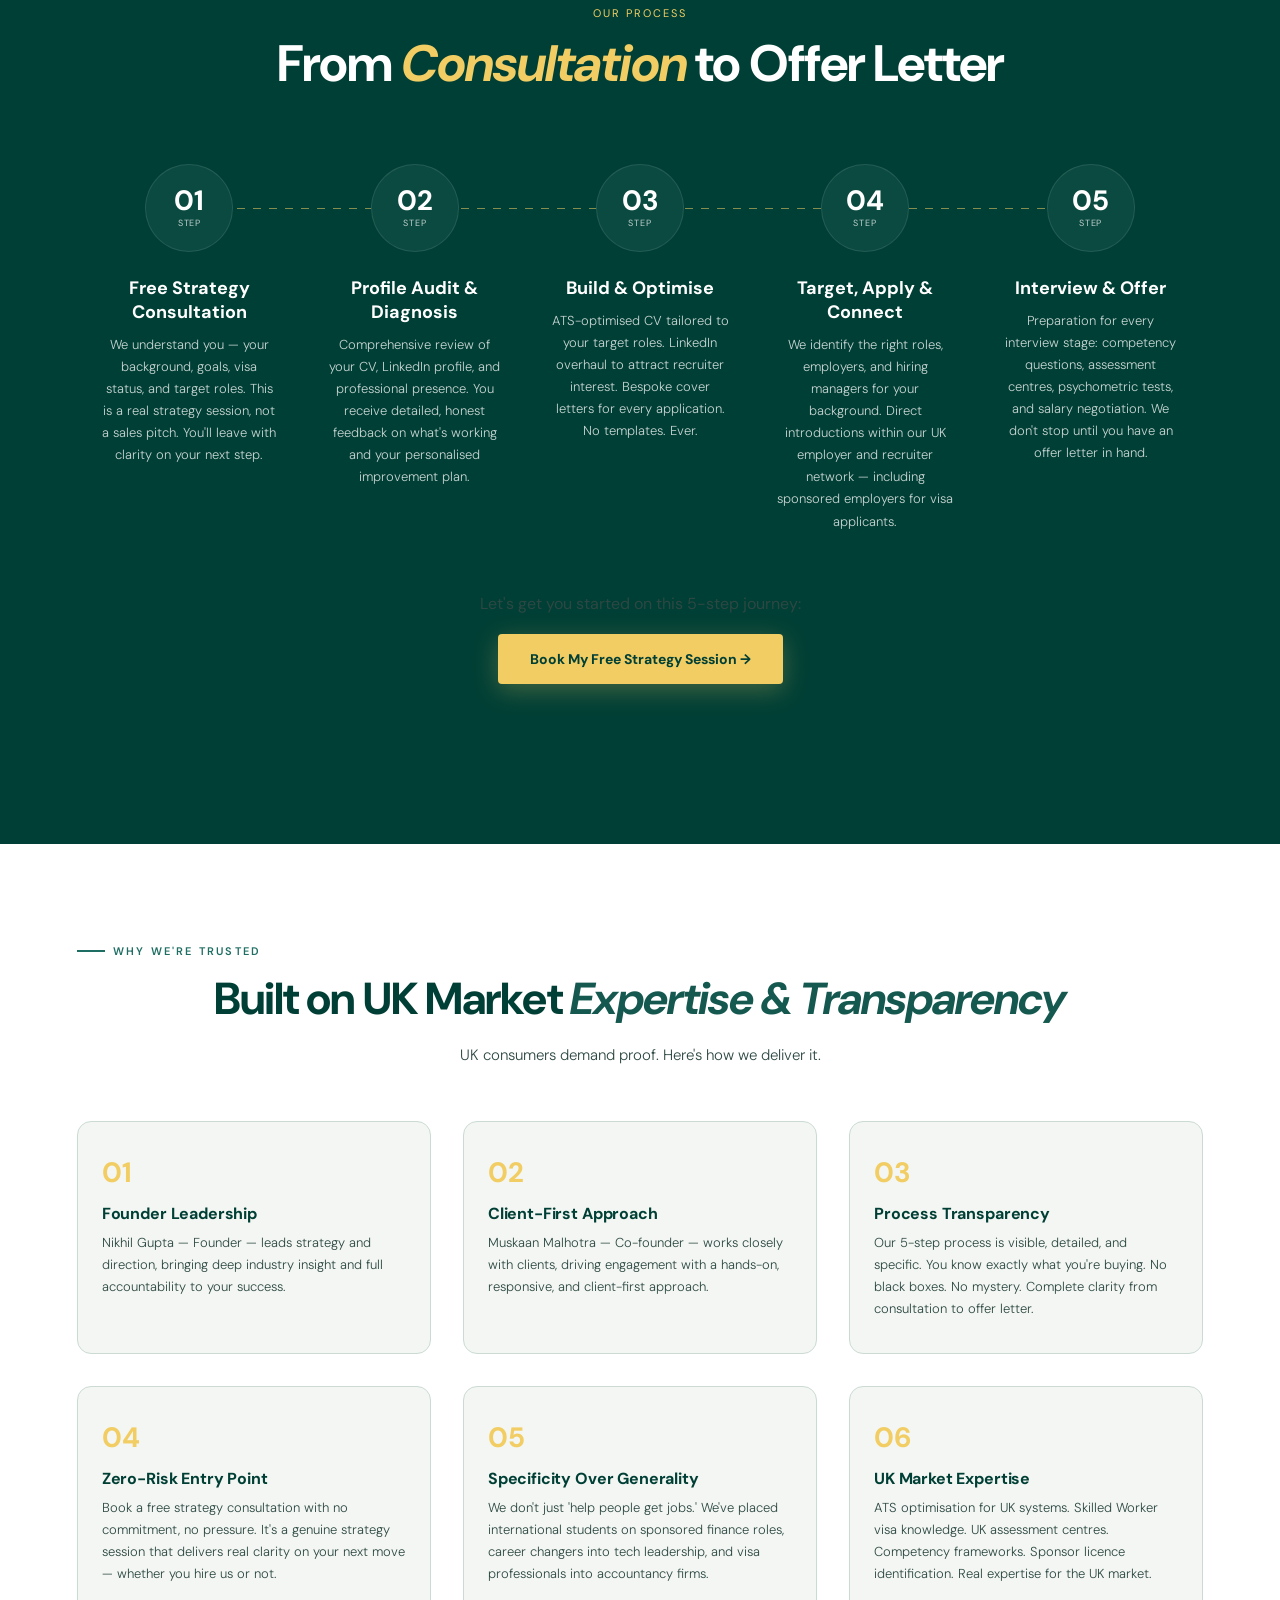
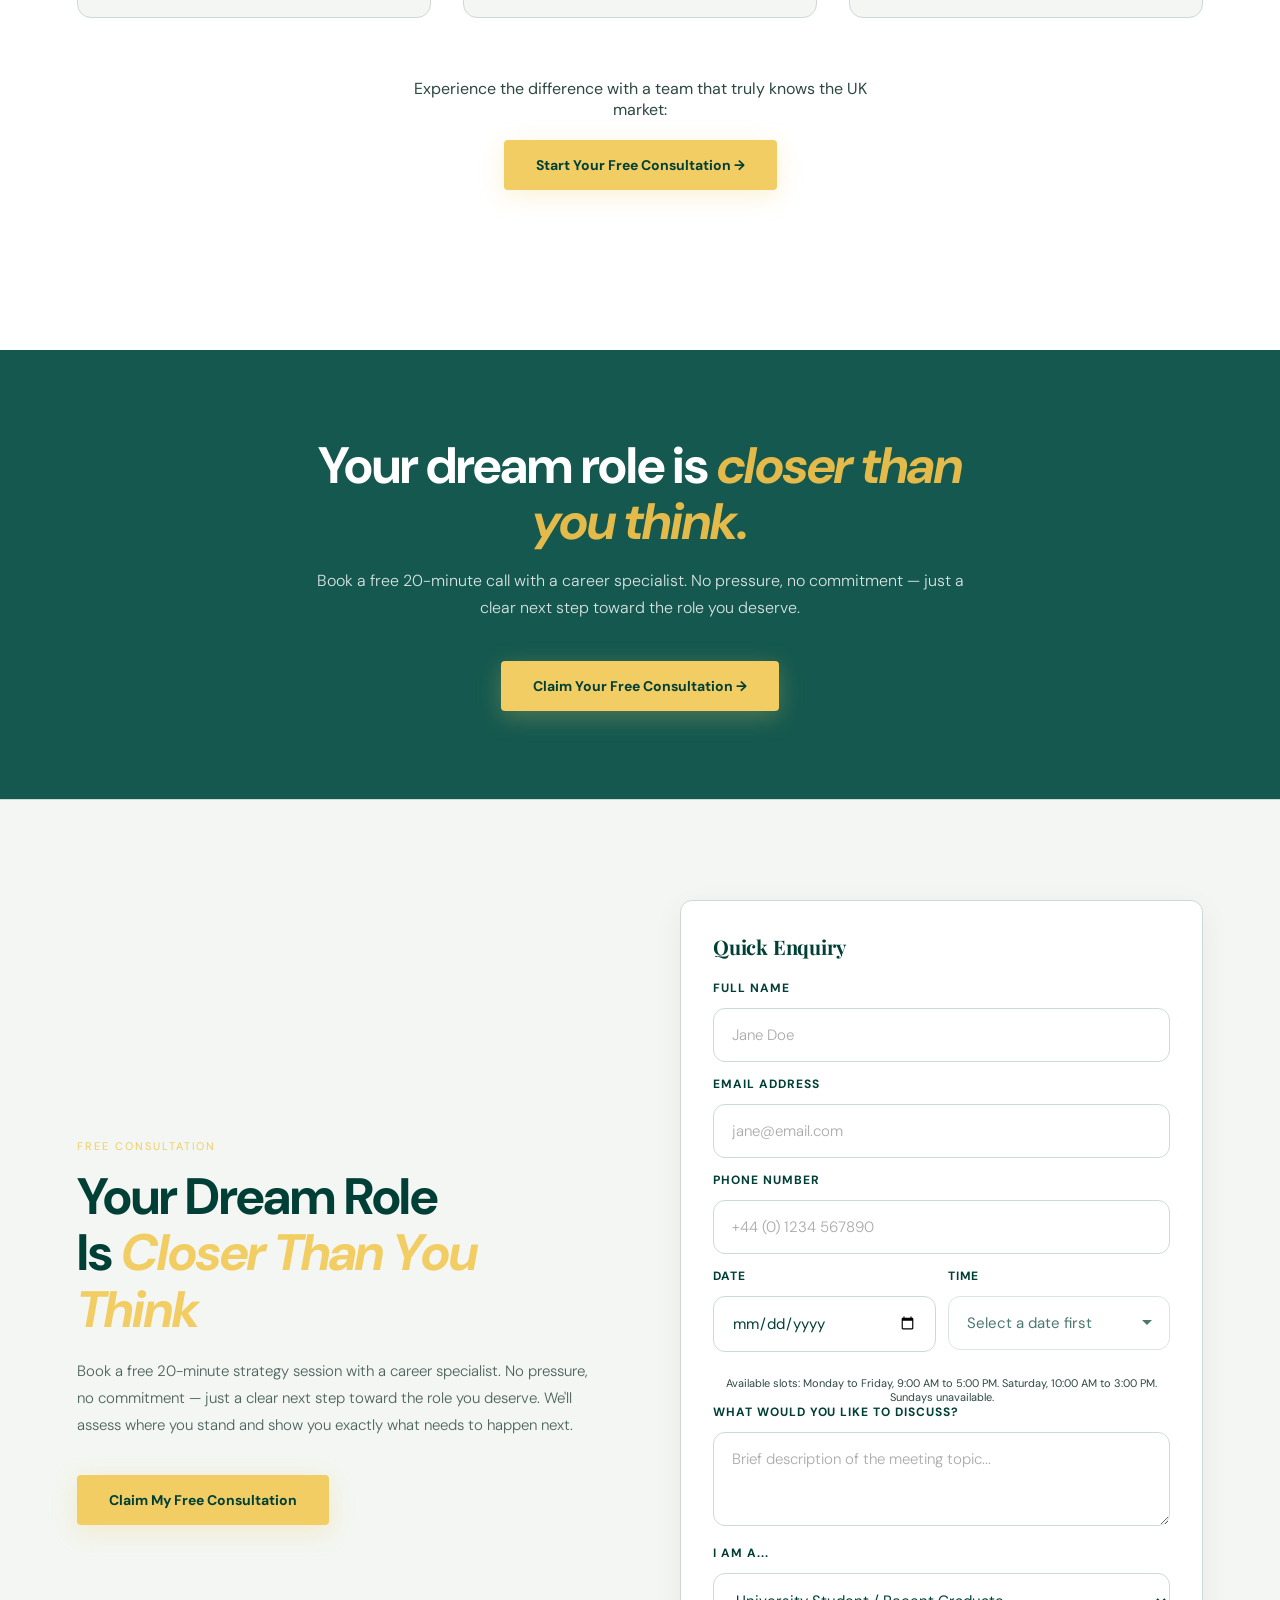
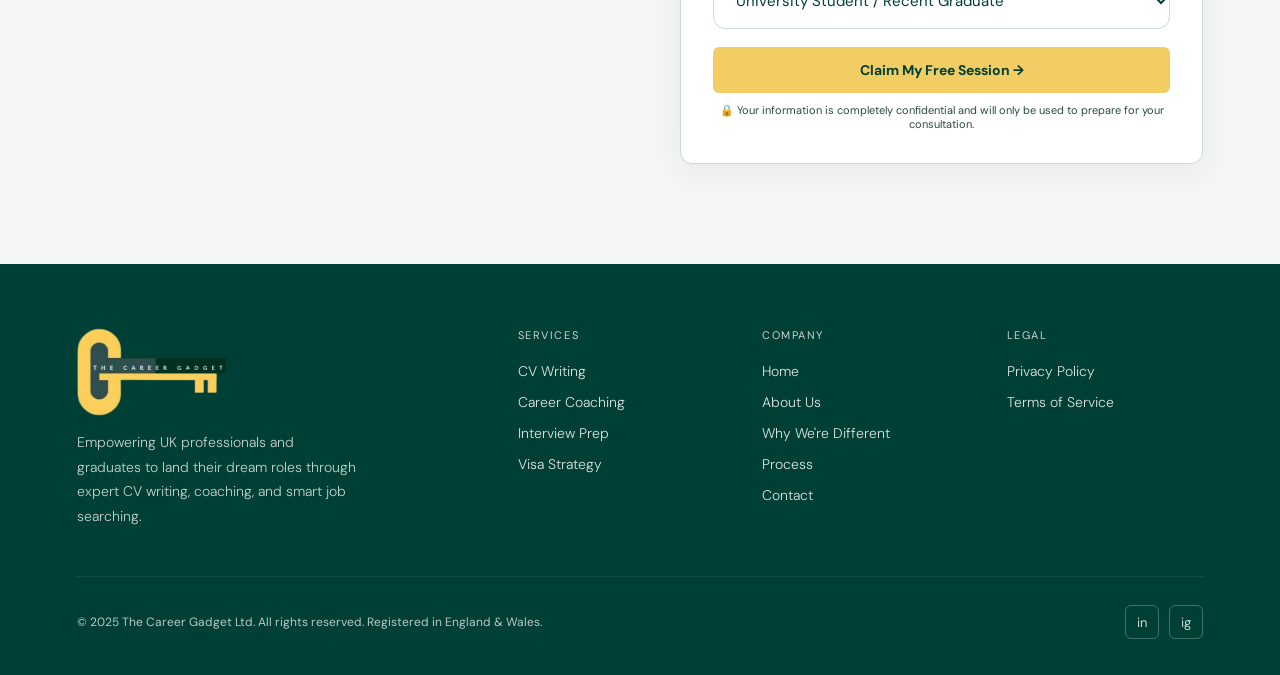
==== commit 6681f9f8: "removed reviews and numbers" ====
--- a/index.html
+++ b/index.html
@@ -8,7 +8,28 @@
 <link rel="icon" type="image/png" sizes="16x16" href="/favicon-16x16.png"/>
 <link rel="icon" href="/favicon.ico" type="image/x-icon"/>
 <link rel="manifest" href="/site.webmanifest"/>
-<title>The Career Gadget — Your Career, Elevated</title>
+<title>The Career Gadget | UK Career Coaching, CV & Interview Support</title>
+<meta name="description" content="The Career Gadget is a UK-based reverse recruitment service helping professionals, graduates and international candidates land interviews, visa sponsorship and offers through expert CVs, LinkedIn, interview coaching and employer introductions.">
+<meta property="og:title" content="The Career Gadget | UK Career Coaching, CV & Interview Support">
+<meta property="og:description" content="The Career Gadget is a UK-based reverse recruitment service helping professionals, graduates and international candidates land interviews, visa sponsorship and offers through expert CVs, LinkedIn, interview coaching and employer introductions.">
+<meta property="og:type" content="website">
+<meta property="og:url" content="https://www.thecareergadget.com/">
+<link rel="canonical" href="https://www.thecareergadget.com/">
+<script type="application/ld+json">{
+  "@context": "https://schema.org",
+  "@type": "ProfessionalService",
+  "name": "The Career Gadget",
+  "url": "https://www.thecareergadget.com/",
+  "logo": "https://www.thecareergadget.com/careerlogo.png",
+  "description": "A UK-based reverse recruitment service helping professionals, graduates and international candidates land interviews, visa sponsorship and offers through expert CVs, LinkedIn, interview coaching and employer introductions.",
+  "areaServed": "United Kingdom",
+  "serviceType": ["Career Coaching", "CV Writing", "Interview Coaching", "Visa Sponsorship Support"],
+  "potentialAction": {
+    "@type": "ReserveAction",
+    "name": "Book Free Consultation",
+    "target": "https://www.thecareergadget.com/contact"
+  }
+}</script>
 <link href="https://fonts.googleapis.com/css2?family=Playfair+Display:ital,wght@0,400;0,700;1,400;1,700&family=DM+Sans:wght@300;400;500&display=swap" rel="stylesheet"/>
 <link rel="stylesheet" href="css/styles.css"/>
 </head>
@@ -72,12 +93,12 @@
   </div>
   <div class="testi-carousel-wrap">
     <div class="testi-carousel" id="testiCarousel">
-      <div class="tcard featured"><div class="tcard-stars">&#9733;&#9733;&#9733;&#9733;&#9733;</div><p class="tcard-quote">&ldquo;Within three weeks of working with The Career Gadget I had four interviews lined up. Their CV team completely transformed how I presented myself &mdash; I finally felt like my application actually reflected my abilities.&rdquo;</p><div class="tcard-sep"></div><div class="tcard-foot"><div class="tcard-av">JM</div><div><div class="tcard-name">James Mitchell</div><div class="tcard-role">Software Engineer &rarr; HSBC UK</div></div></div></div>
-      <div class="tcard"><div class="tcard-stars">&#9733;&#9733;&#9733;&#9733;&#9733;</div><p class="tcard-quote">&ldquo;The interview coaching was unlike anything I&rsquo;d experienced. I walked into the final round genuinely excited. I got the offer the next day.&rdquo;</p><div class="tcard-sep"></div><div class="tcard-foot"><div class="tcard-av" style="background:#D4AE43">PS</div><div><div class="tcard-name">Priya Sharma</div><div class="tcard-role">Graduate &rarr; Deloitte UK</div></div></div></div>
+      <!-- <div class="tcard featured"><div class="tcard-stars">&#9733;&#9733;&#9733;&#9733;&#9733;</div><p class="tcard-quote">&ldquo;Within three weeks of working with The Career Gadget I had four interviews lined up. Their CV team completely transformed how I presented myself &mdash; I finally felt like my application actually reflected my abilities.&rdquo;</p><div class="tcard-sep"></div><div class="tcard-foot"><div class="tcard-av">JM</div><div><div class="tcard-name">James Mitchell</div><div class="tcard-role">Software Engineer &rarr; HSBC UK</div></div></div></div> -->
+      <!-- <div class="tcard"><div class="tcard-stars">&#9733;&#9733;&#9733;&#9733;&#9733;</div><p class="tcard-quote">&ldquo;The interview coaching was unlike anything I&rsquo;d experienced. I walked into the final round genuinely excited. I got the offer the next day.&rdquo;</p><div class="tcard-sep"></div><div class="tcard-foot"><div class="tcard-av" style="background:#D4AE43">PS</div><div><div class="tcard-name">Priya Sharma</div><div class="tcard-role">Graduate &rarr; Deloitte UK</div></div></div></div>
       <div class="tcard"><div class="tcard-stars">&#9733;&#9733;&#9733;&#9733;&#9733;</div><p class="tcard-quote">&ldquo;I landed a role 40% above my previous salary. The whole team was invested in my success &mdash; they treated my career like their own.&rdquo;</p><div class="tcard-sep"></div><div class="tcard-foot"><div class="tcard-av" style="background:#2F6F66">TR</div><div><div class="tcard-name">Thomas Reed</div><div class="tcard-role">Career Changer &rarr; Amazon UK</div></div></div></div>
       <div class="tcard"><div class="tcard-stars">&#9733;&#9733;&#9733;&#9733;&#9733;</div><p class="tcard-quote">&ldquo;My LinkedIn was completely transformed. Within a week of the update I started getting inbound messages from recruiters at firms I&rsquo;d been targeting for months.&rdquo;</p><div class="tcard-sep"></div><div class="tcard-foot"><div class="tcard-av" style="background:#5F7A74">AK</div><div><div class="tcard-name">Aisha Kaur</div><div class="tcard-role">Marketing Manager &rarr; Google UK</div></div></div></div>
       <div class="tcard"><div class="tcard-stars">&#9733;&#9733;&#9733;&#9733;&#9733;</div><p class="tcard-quote">&ldquo;I&rsquo;d been applying for six months with zero results. After two weeks with The Career Gadget, I had three first-round interviews. The difference was night and day.&rdquo;</p><div class="tcard-sep"></div><div class="tcard-foot"><div class="tcard-av" style="background:#0F766E">RL</div><div><div class="tcard-name">Ryan Lewis</div><div class="tcard-role">Graduate &rarr; PwC UK</div></div></div></div>
-      <div class="tcard"><div class="tcard-stars">&#9733;&#9733;&#9733;&#9733;&#9733;</div><p class="tcard-quote">&ldquo;As a career changer coming from education into finance, I was sceptical. The Career Gadget repositioned my story brilliantly. I now work at Barclays.&rdquo;</p><div class="tcard-sep"></div><div class="tcard-foot"><div class="tcard-av" style="background:#8B6F2C">NP</div><div><div class="tcard-name">Natalie Park</div><div class="tcard-role">Teacher &rarr; Barclays Investment Banking</div></div></div></div>
+      <div class="tcard"><div class="tcard-stars">&#9733;&#9733;&#9733;&#9733;&#9733;</div><p class="tcard-quote">&ldquo;As a career changer coming from education into finance, I was sceptical. The Career Gadget repositioned my story brilliantly. I now work at Barclays.&rdquo;</p><div class="tcard-sep"></div><div class="tcard-foot"><div class="tcard-av" style="background:#8B6F2C">NP</div><div><div class="tcard-name">Natalie Park</div><div class="tcard-role">Teacher &rarr; Barclays Investment Banking</div></div></div></div> -->
       <div class="tcard"><div class="tcard-stars">&#9733;&#9733;&#9733;&#9733;&#9733;</div><p class="tcard-quote">&ldquo;You guys are extremely supportive. I really wanted to have someone like you to support me throughout my job-seeking journey. Your services are literally 24/7. Thank you so much for being so nice and caring.&rdquo;</p><div class="tcard-sep"></div><div class="tcard-foot"><div class="tcard-av" style="background:#0F6D7A">AN</div><div><div class="tcard-name">Anushka</div><div class="tcard-role">Client Feedback</div></div></div></div>
       <div class="tcard"><div class="tcard-stars">&#9733;&#9733;&#9733;&#9733;&#9733;</div><p class="tcard-quote">&ldquo;I&rsquo;ve been working with The Career Gadget for my job search, and overall, it&rsquo;s been a really supportive and professional experience. The interview preparation and mock interviews were extremely helpful and boosted my confidence.&rdquo;</p><div class="tcard-sep"></div><div class="tcard-foot"><div class="tcard-av" style="background:#7A5F2E">VB</div><div><div class="tcard-name">Vikhyat Bisht</div><div class="tcard-role">Client Feedback</div></div></div></div>
       <div class="tcard"><div class="tcard-stars">&#9733;&#9733;&#9733;&#9733;&#9733;</div><p class="tcard-quote">&ldquo;Thank you so much for your support. Overall, I&rsquo;m really happy with the quality and appreciate your help in this tough market.&rdquo;</p><div class="tcard-sep"></div><div class="tcard-foot"><div class="tcard-av" style="background:#355E8C">SN</div><div><div class="tcard-name">Shah Yunn Naing</div><div class="tcard-role">Client Feedback</div></div></div></div>
@@ -148,7 +169,7 @@
 </div>
 
 <!-- ABOUT -->
-<section class="about-strip" id="about">
+<!-- <section class="about-strip" id="about">
   <div>
     <div class="about-text-tag reveal">Our Track Record</div>
     <h2 class="about-h2 reveal">We've Proven It<br>Works for <em>Every Type</em></h2>
@@ -160,7 +181,7 @@
     <div class="astat"><div class="astat-num orange" data-counter="3" data-suffix=" weeks">3 weeks</div><div class="astat-label">Average to First Interview</div></div>
     <div class="astat"><div class="astat-num blue" data-counter="4.9" data-suffix="★" data-decimals="1">4.9★</div><div class="astat-label">Average Client Rating</div></div>
   </div>
-</section>
+</section> -->
 
 <!-- RESULTS STRIP -->
 <section class="results-strip">
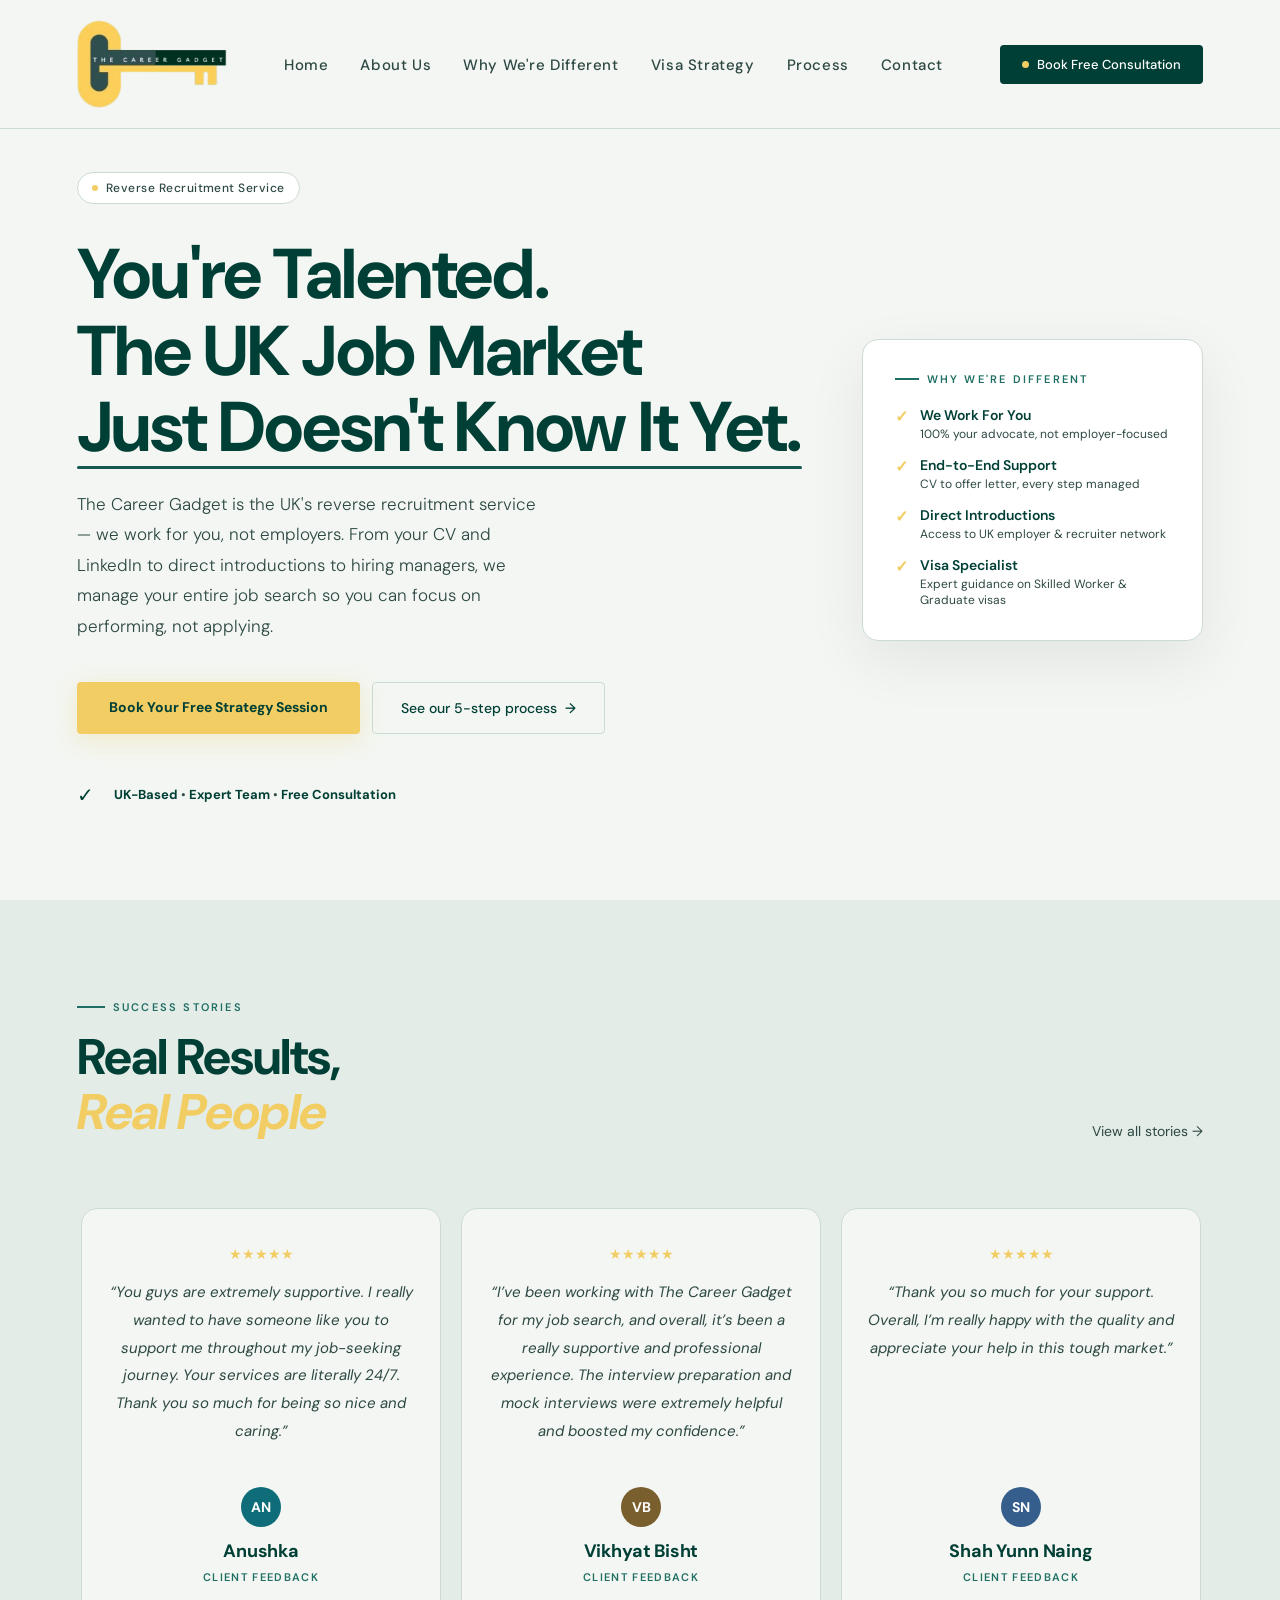
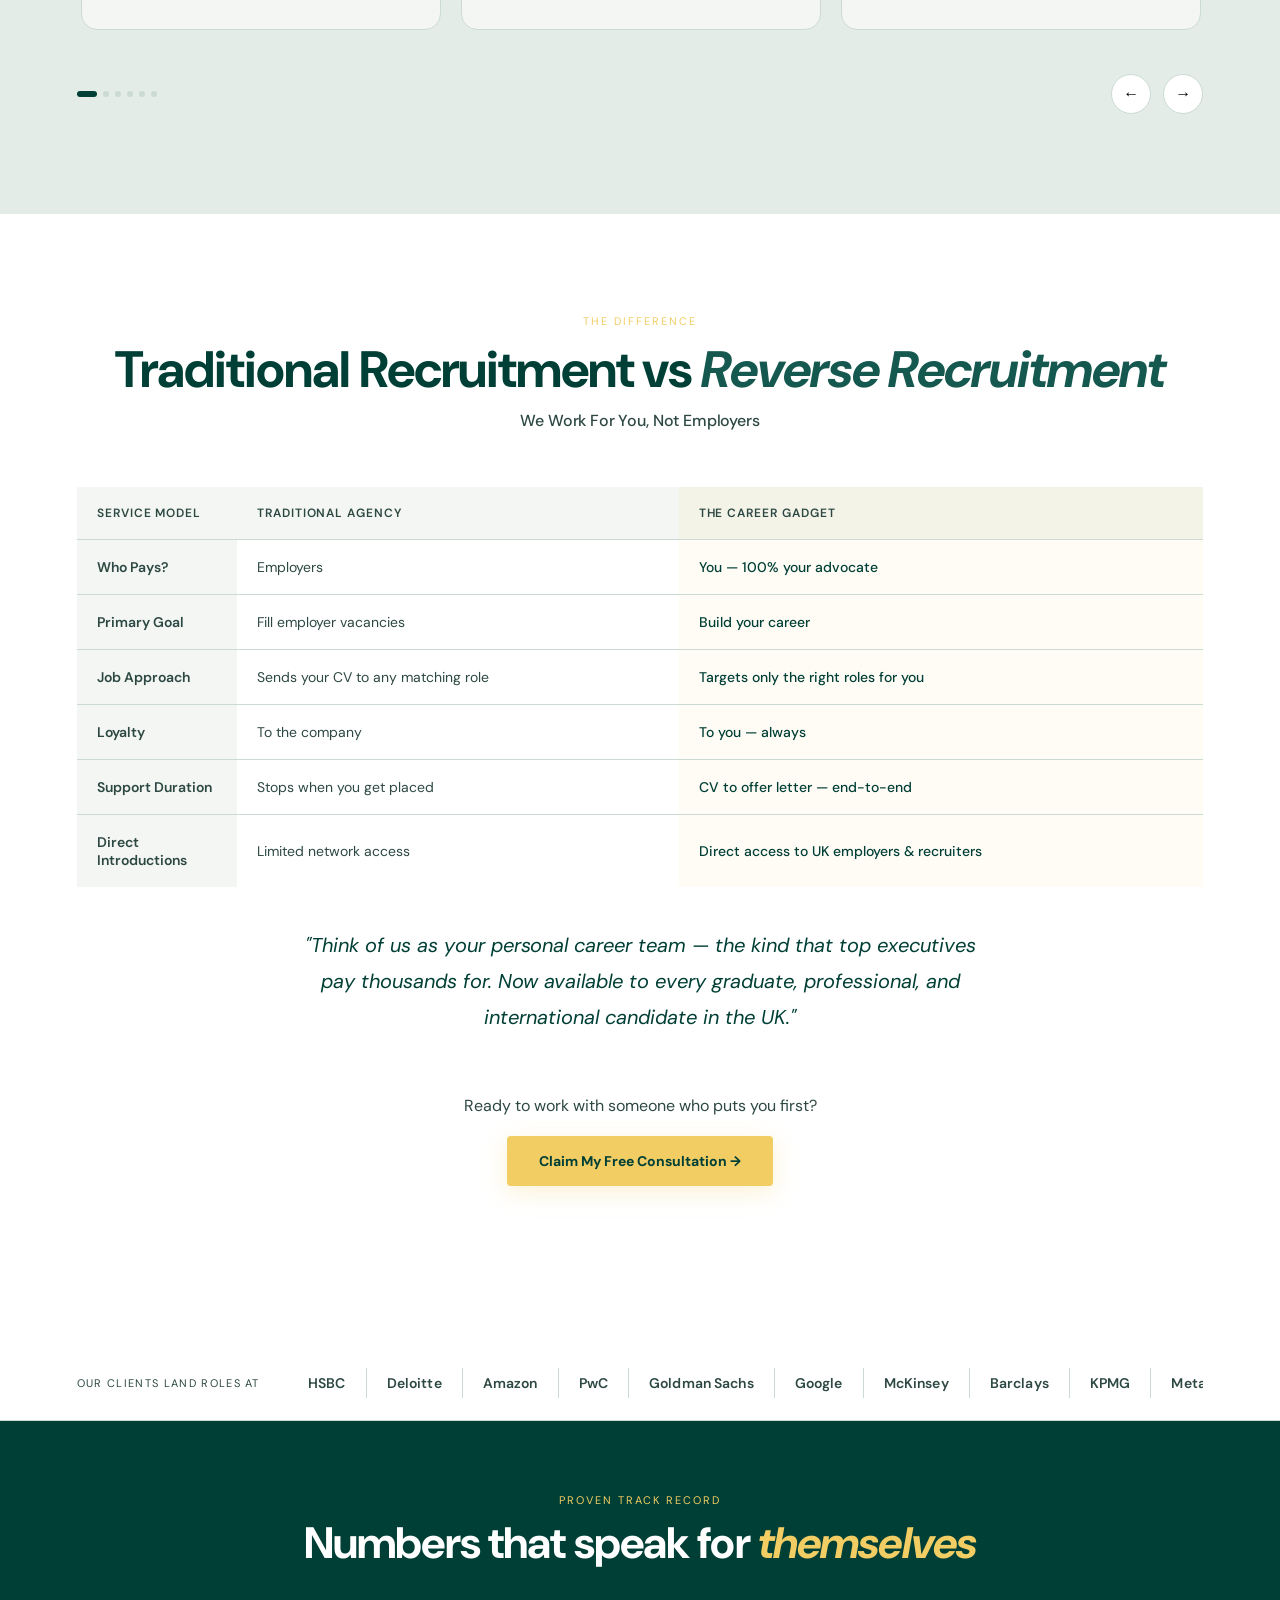
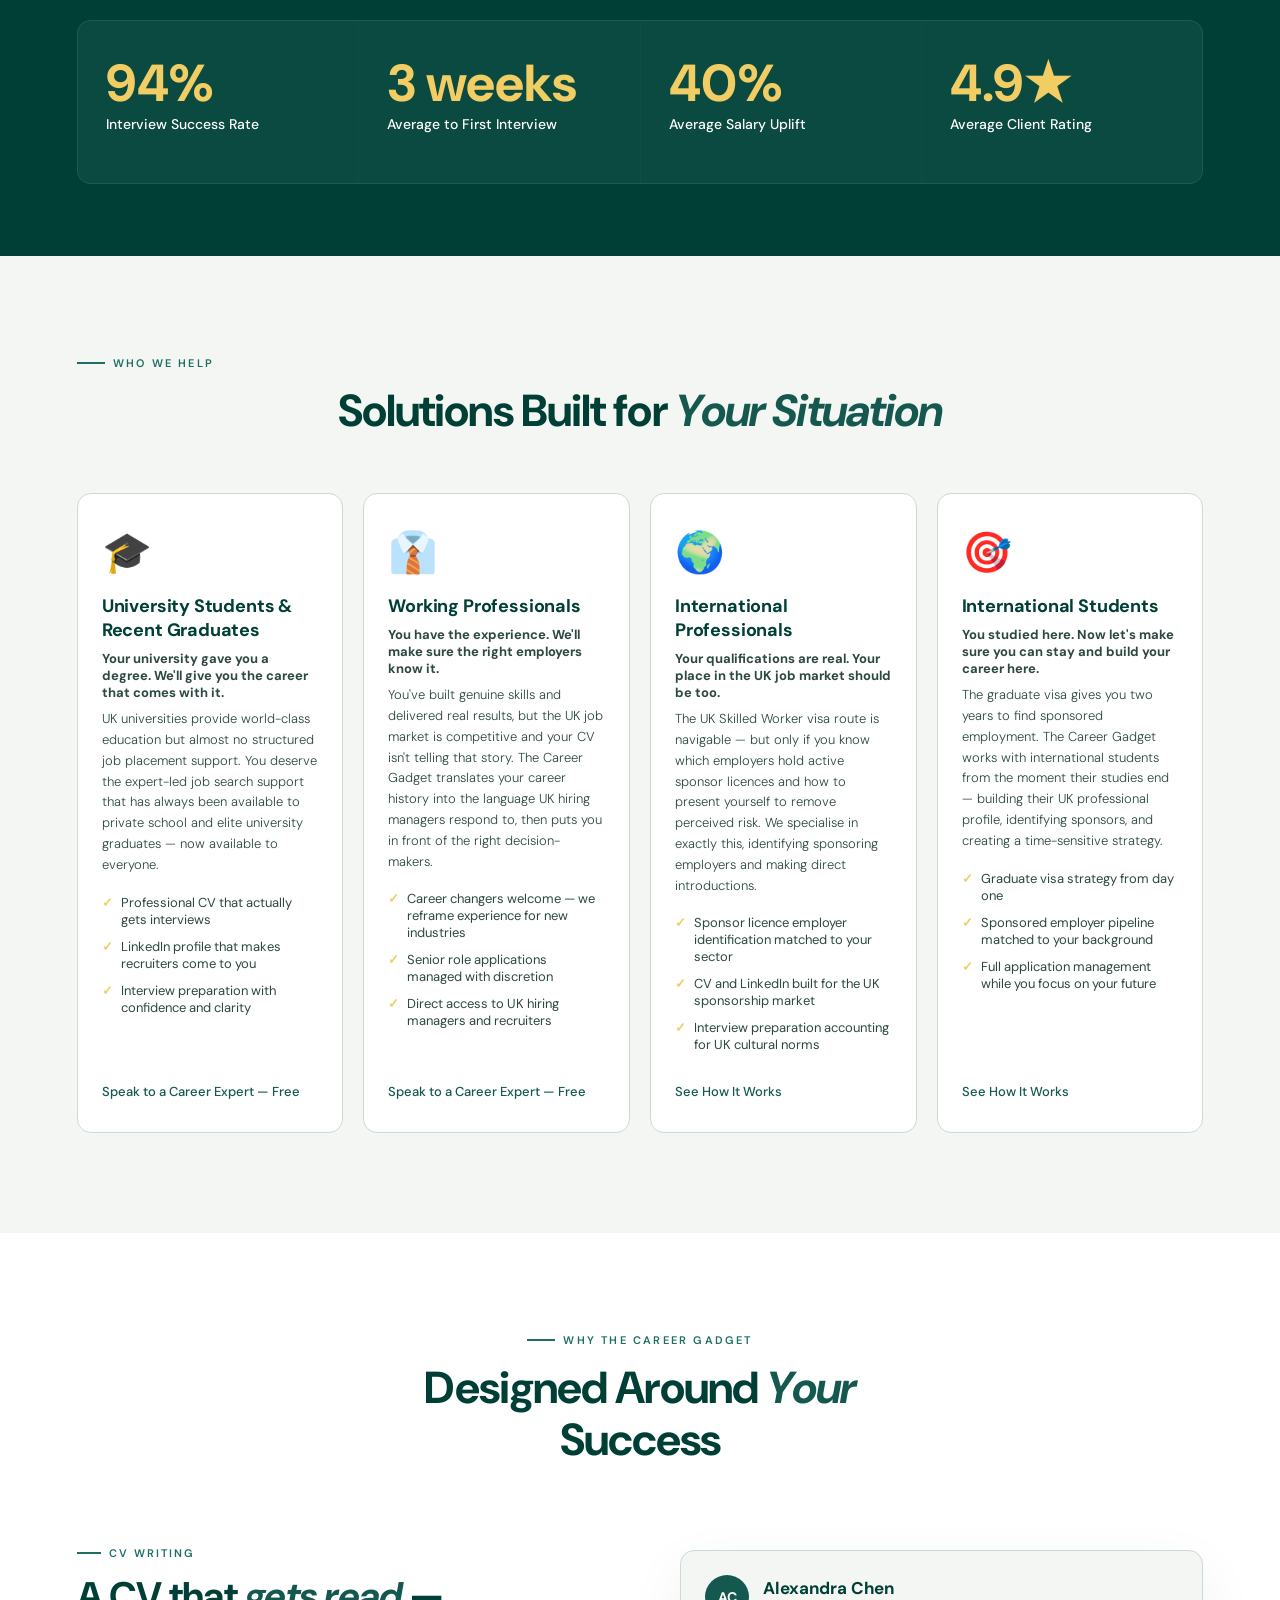
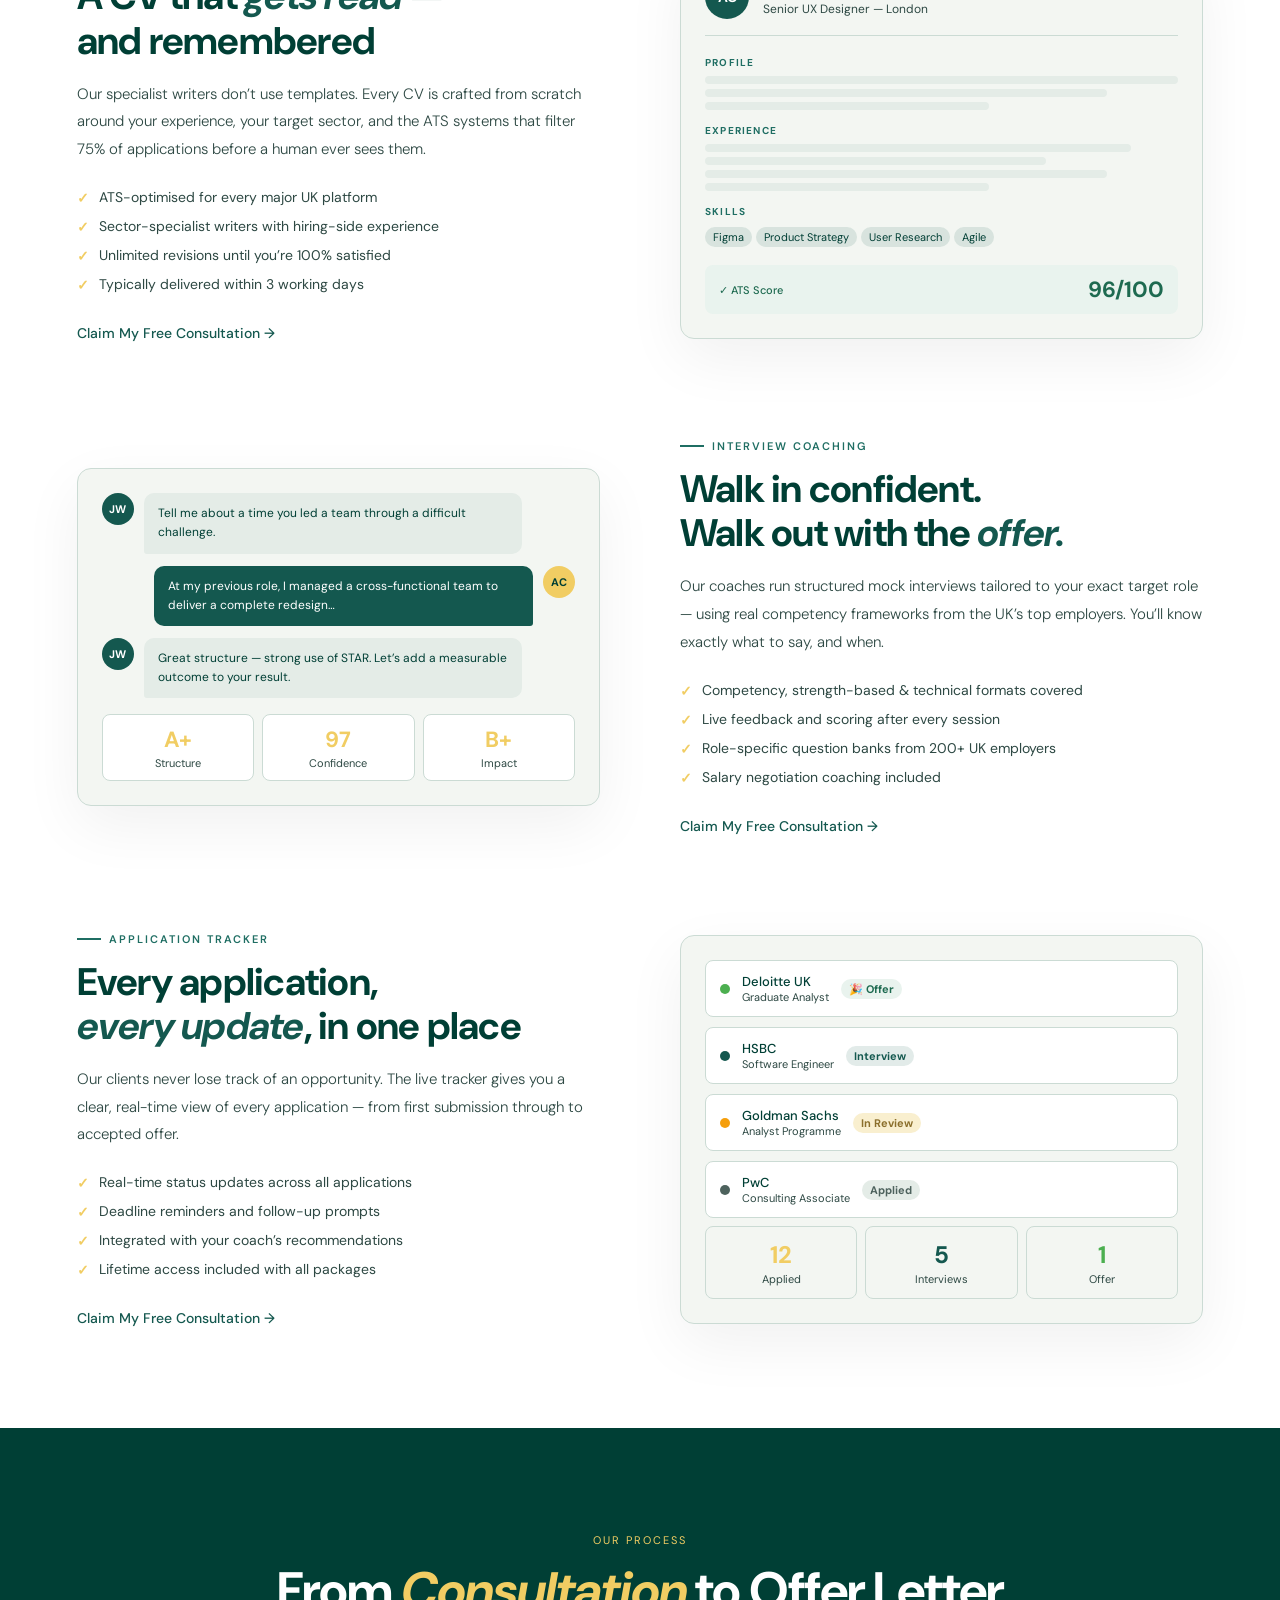
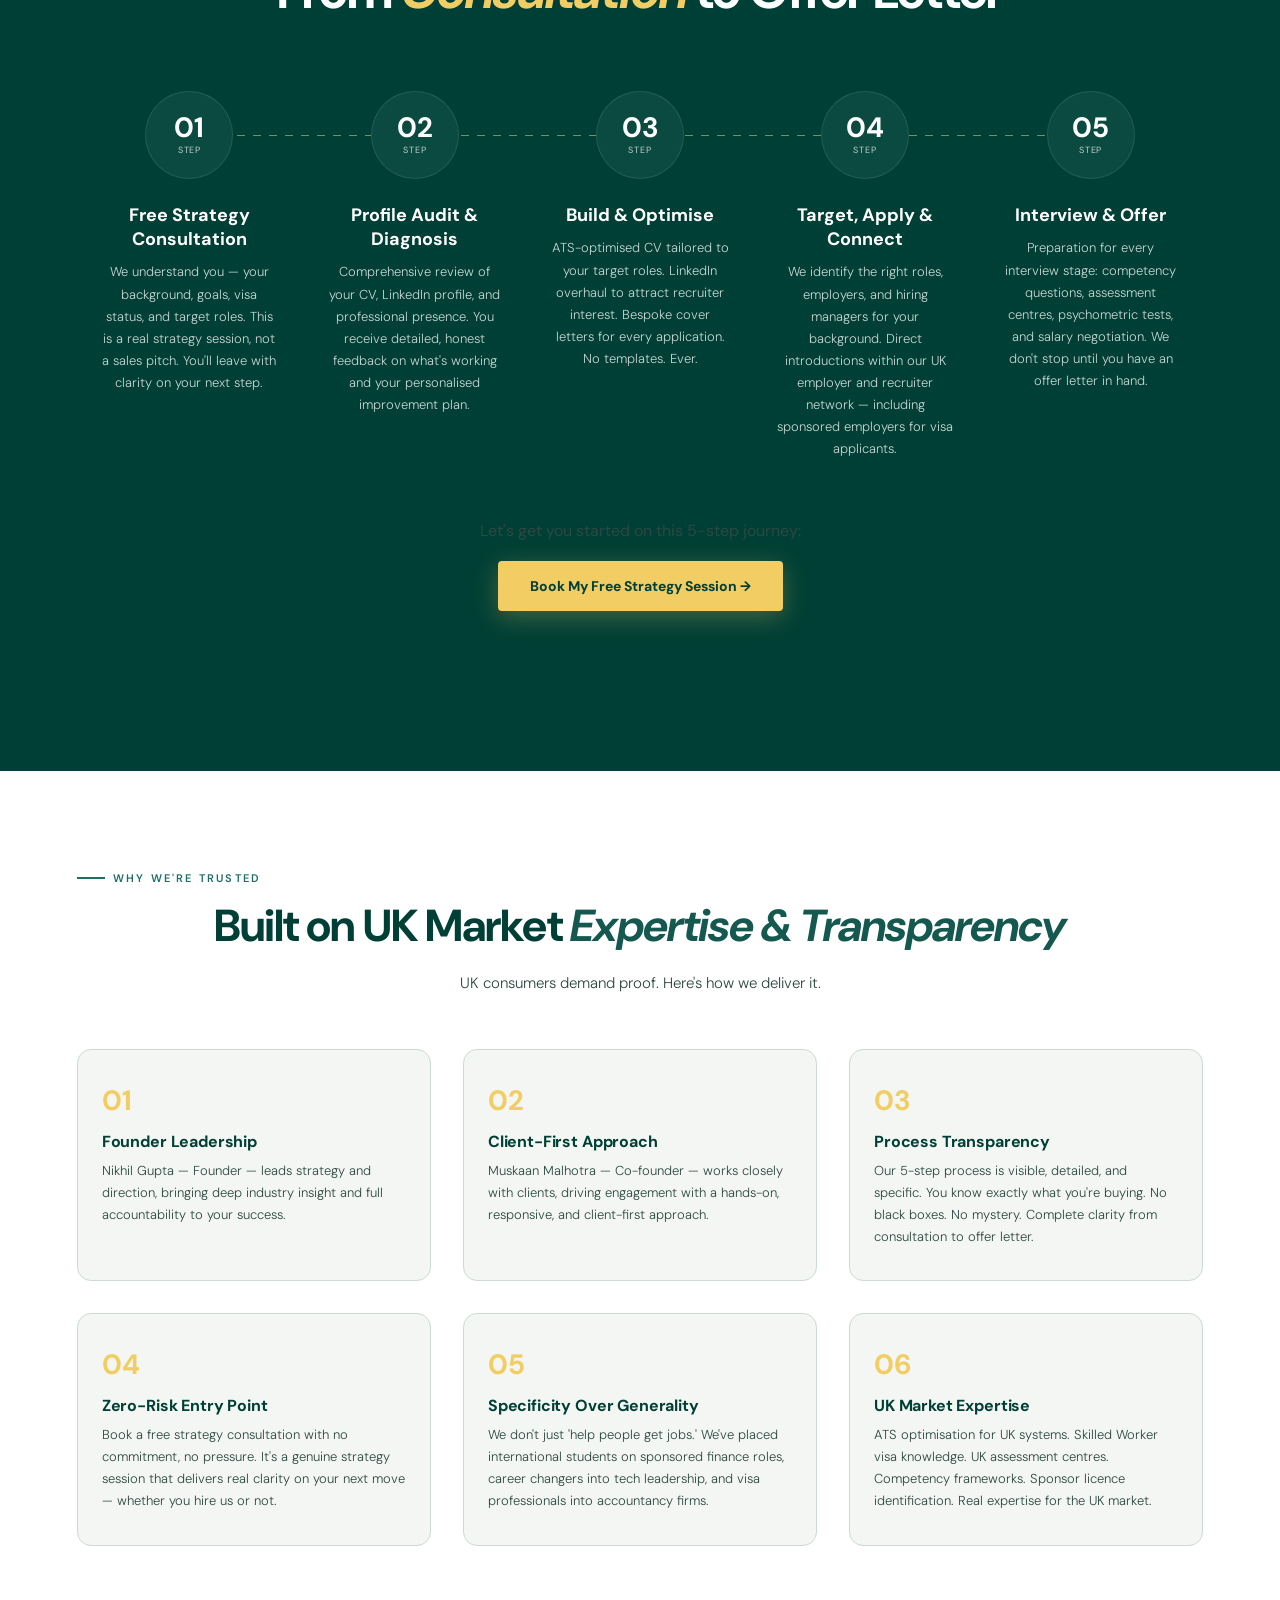
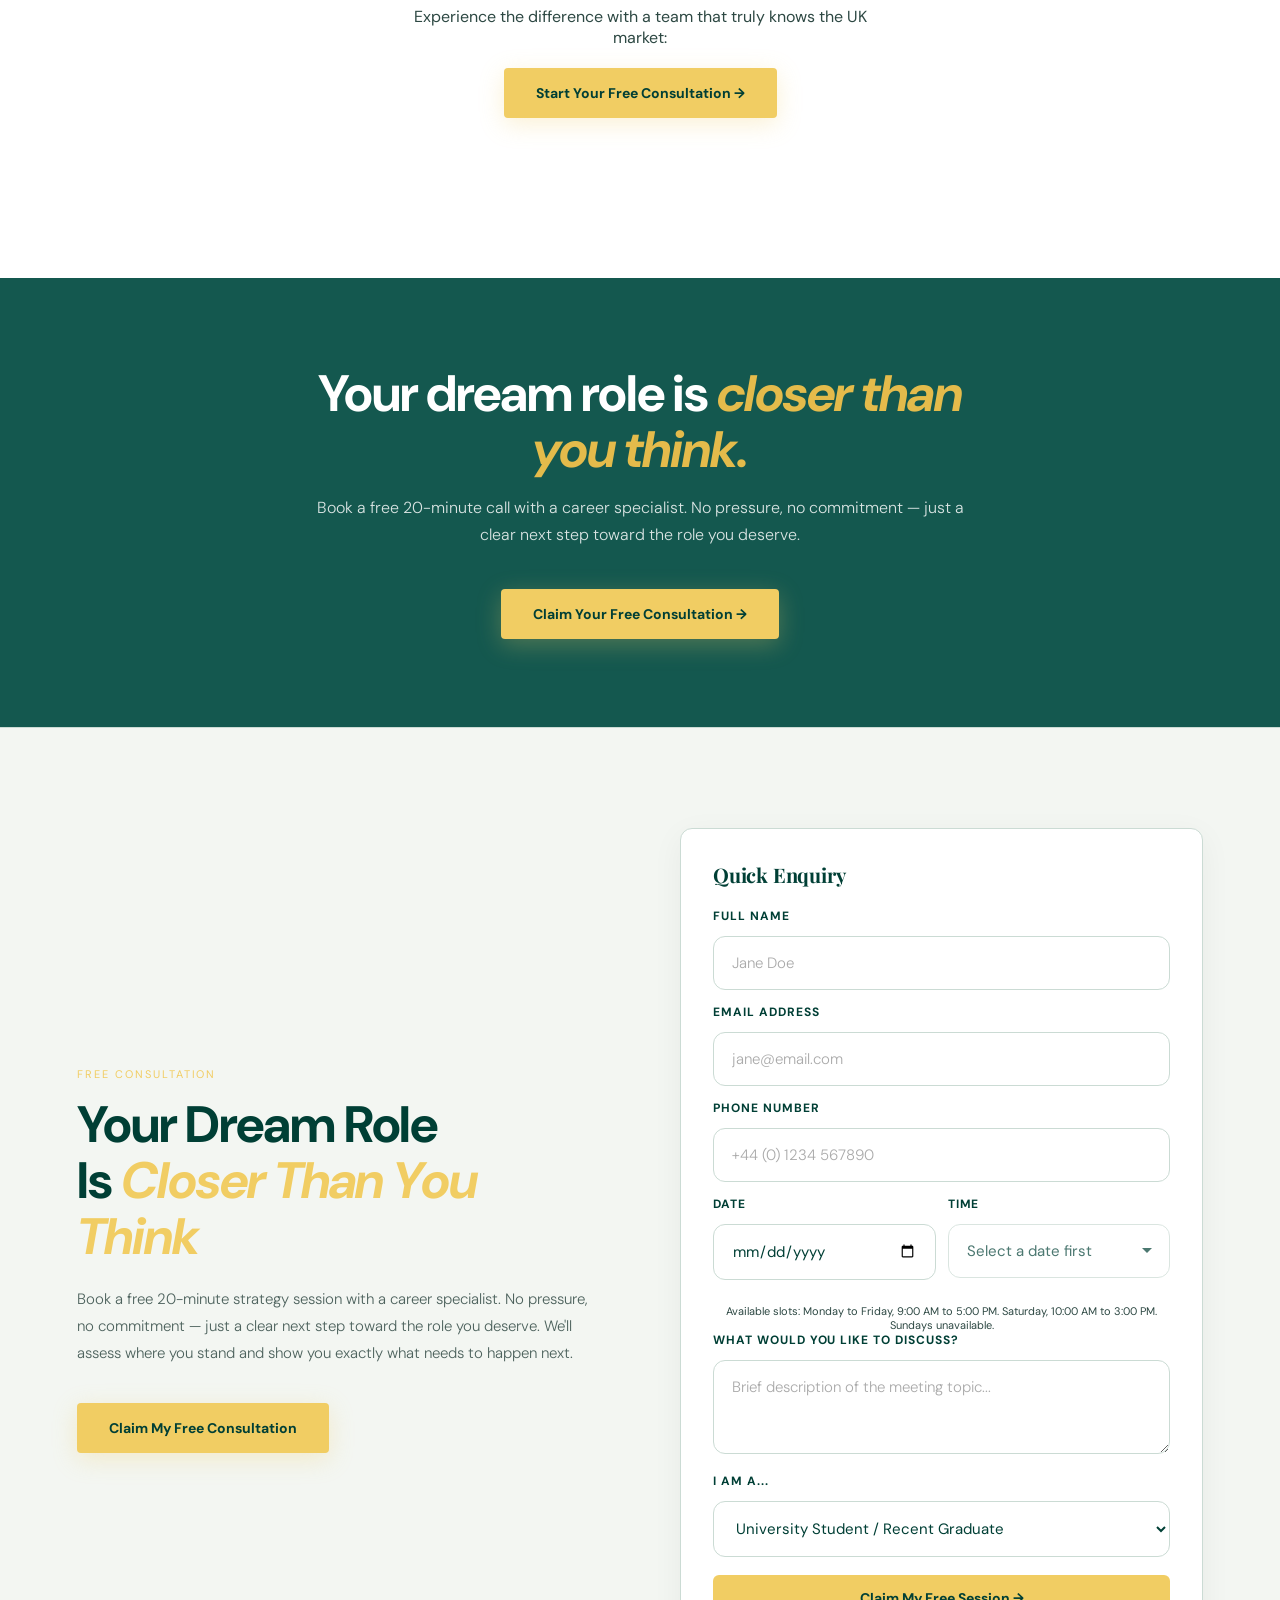
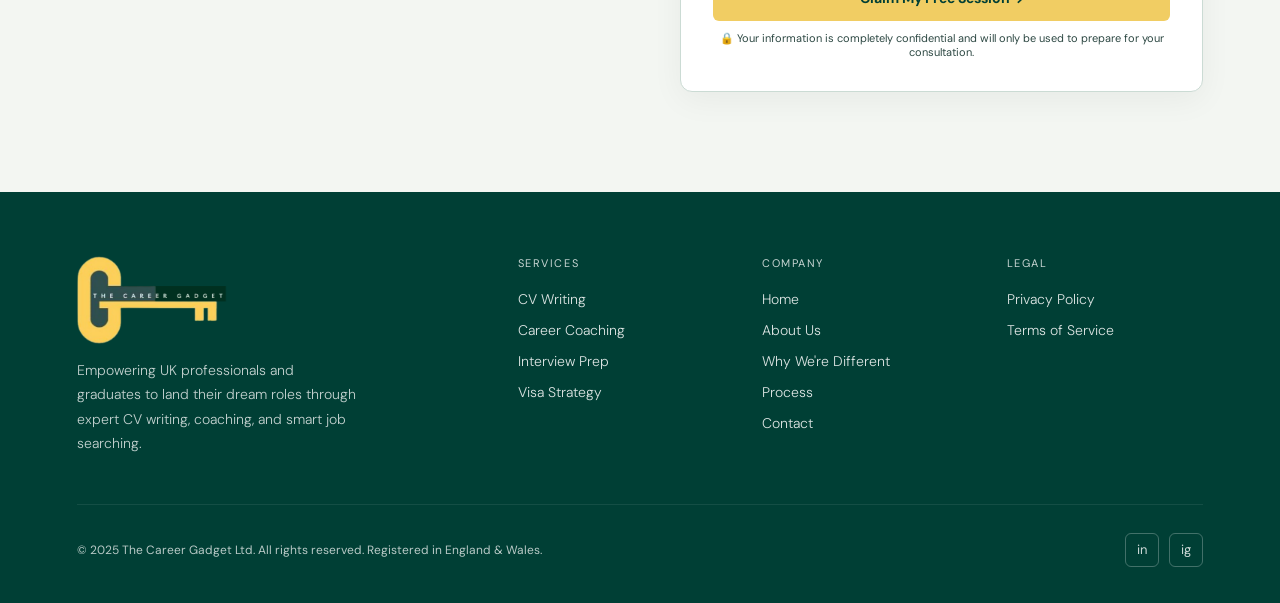
==== commit f86a754f: "removed text in Track Record" ====
--- a/index.html
+++ b/index.html
@@ -190,10 +190,10 @@
     <h2 class="results-strip-h2">Numbers that speak for <em>themselves</em></h2>
   </div>
   <div class="results-grid">
-    <div class="result-item reveal"><div class="result-num" data-counter="94" data-suffix="%">94%</div><div class="result-label">Interview Success Rate</div><div class="result-proof">"Within three weeks I had four interviews lined up." &mdash; James M., HSBC UK</div></div>
-    <div class="result-item reveal reveal-d1"><div class="result-num" data-counter="3" data-suffix=" weeks">3&nbsp;weeks</div><div class="result-label">Average to First Interview</div><div class="result-proof">"I got the offer the very next day after my final round." &mdash; Priya S., Deloitte</div></div>
-    <div class="result-item reveal reveal-d2"><div class="result-num" data-counter="40" data-suffix="%">40%</div><div class="result-label">Average Salary Uplift</div><div class="result-proof">"Landed a role well above my previous salary expectations." &mdash; Thomas R., Amazon UK</div></div>
-    <div class="result-item reveal reveal-d3"><div class="result-num" data-counter="4.9" data-suffix="&#9733;" data-decimals="1">4.9&#9733;</div><div class="result-label">Average Client Rating</div><div class="result-proof">Verified across 2,400+ completed client engagements in the UK.</div></div>
+    <div class="result-item reveal"><div class="result-num" data-counter="94" data-suffix="%">94%</div><div class="result-label">Interview Success Rate</div></div>
+    <div class="result-item reveal reveal-d1"><div class="result-num" data-counter="3" data-suffix=" weeks">3&nbsp;weeks</div><div class="result-label">Average to First Interview</div></div>
+    <div class="result-item reveal reveal-d2"><div class="result-num" data-counter="40" data-suffix="%">40%</div><div class="result-label">Average Salary Uplift</div></div>
+    <div class="result-item reveal reveal-d3"><div class="result-num" data-counter="4.9" data-suffix="&#9733;" data-decimals="1">4.9&#9733;</div><div class="result-label">Average Client Rating</div></div>
   </div>
 </section>
 
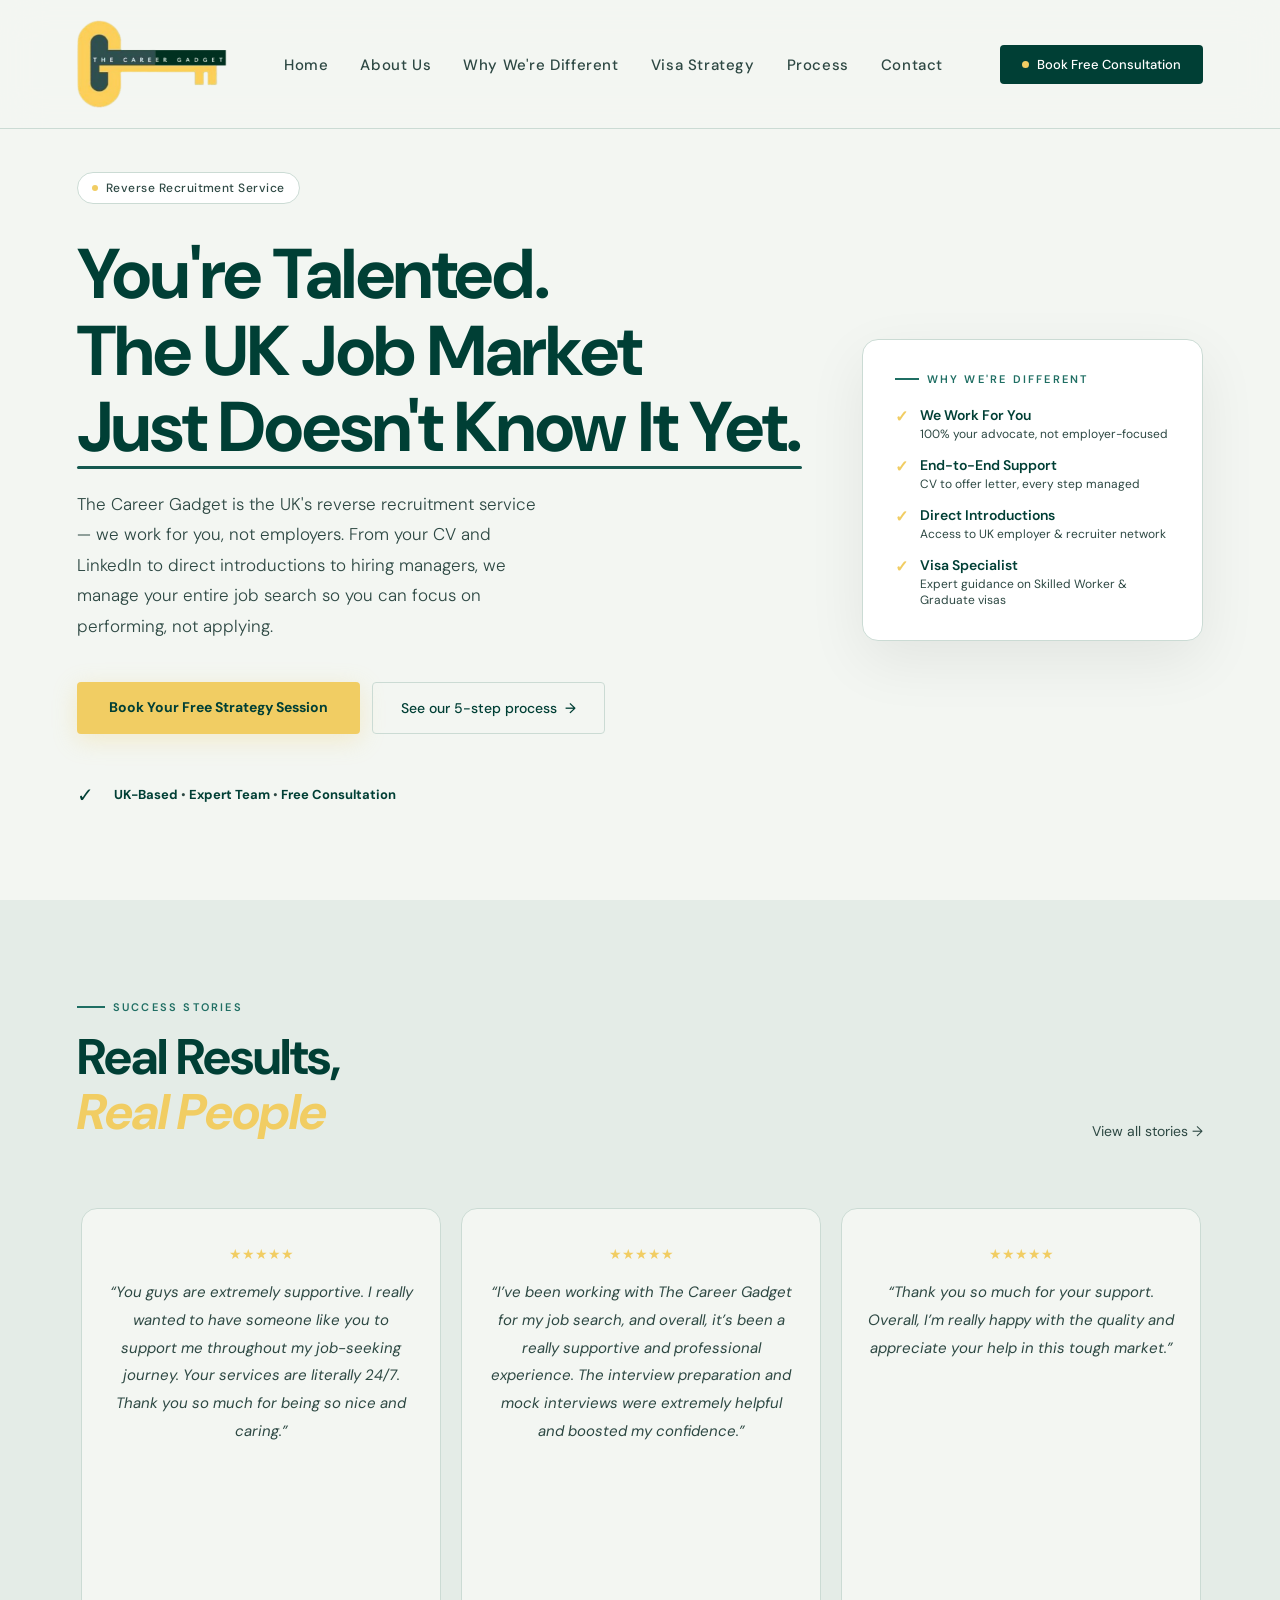
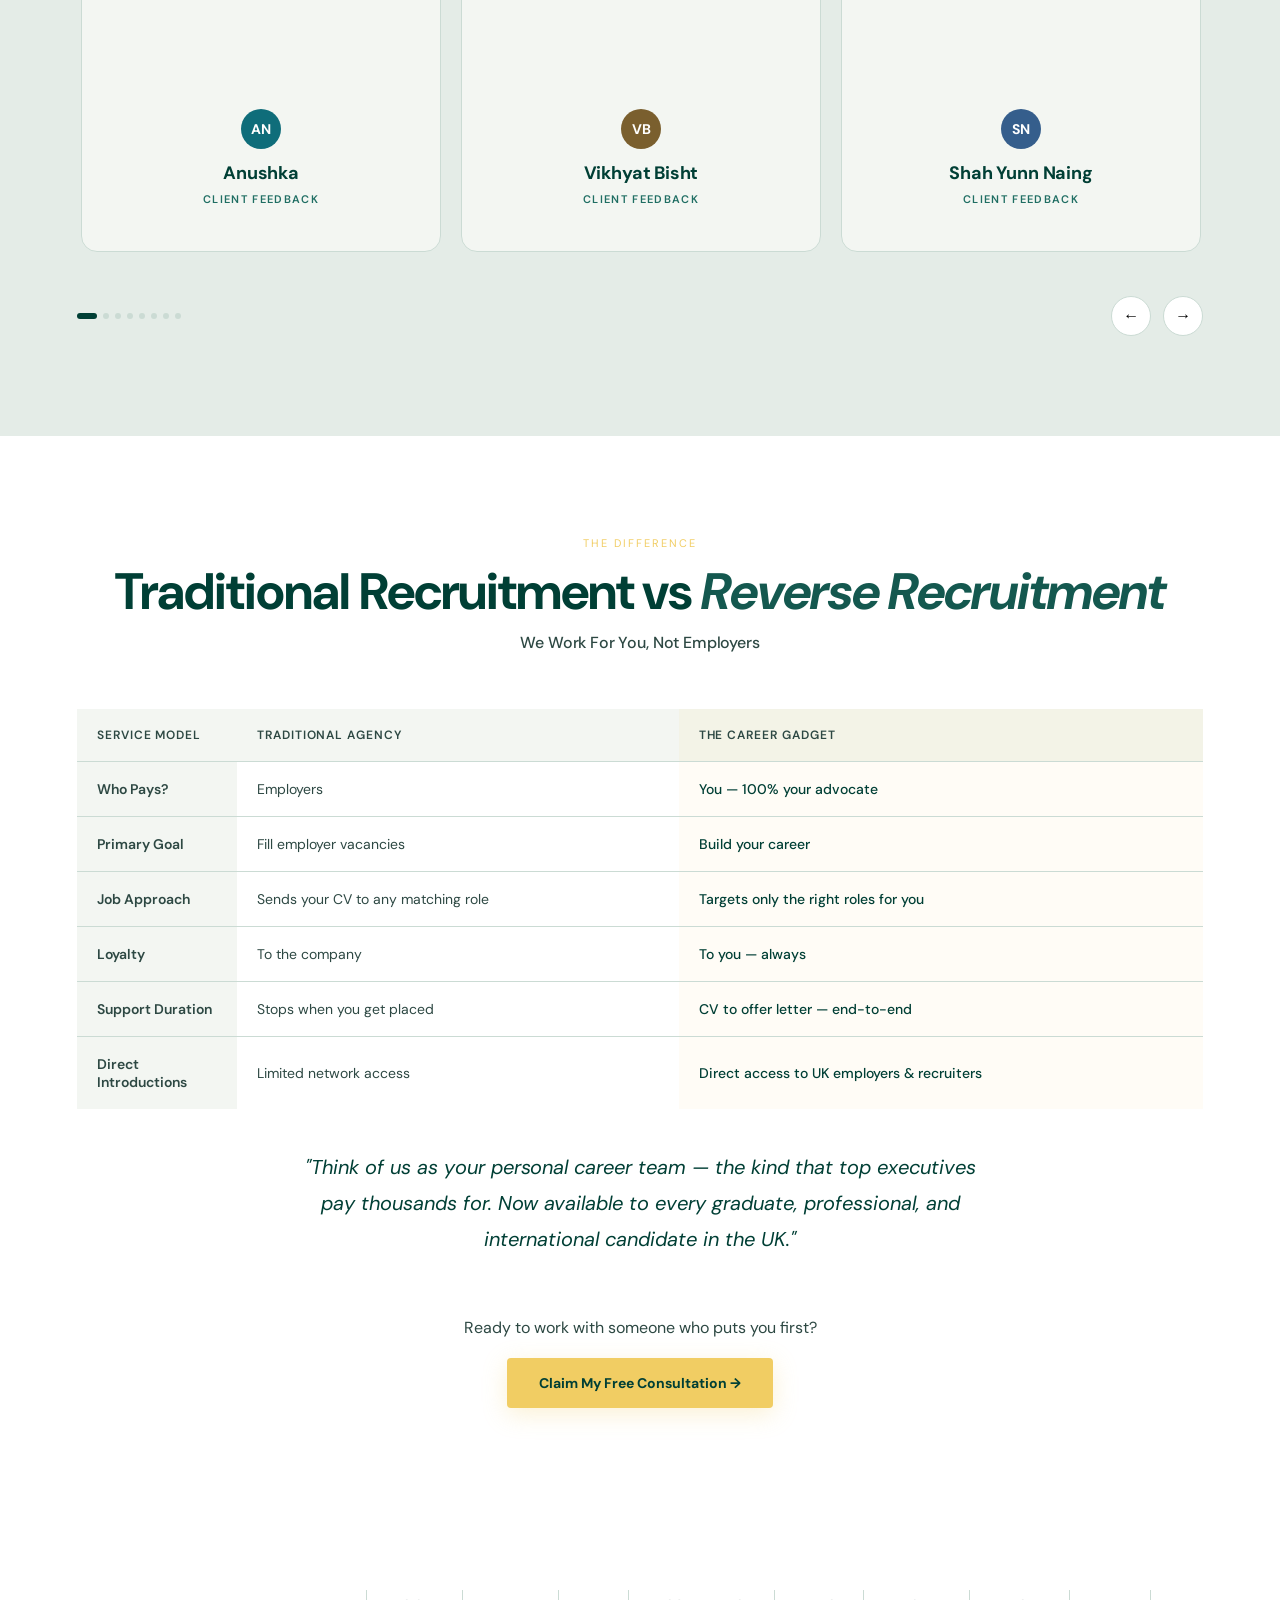
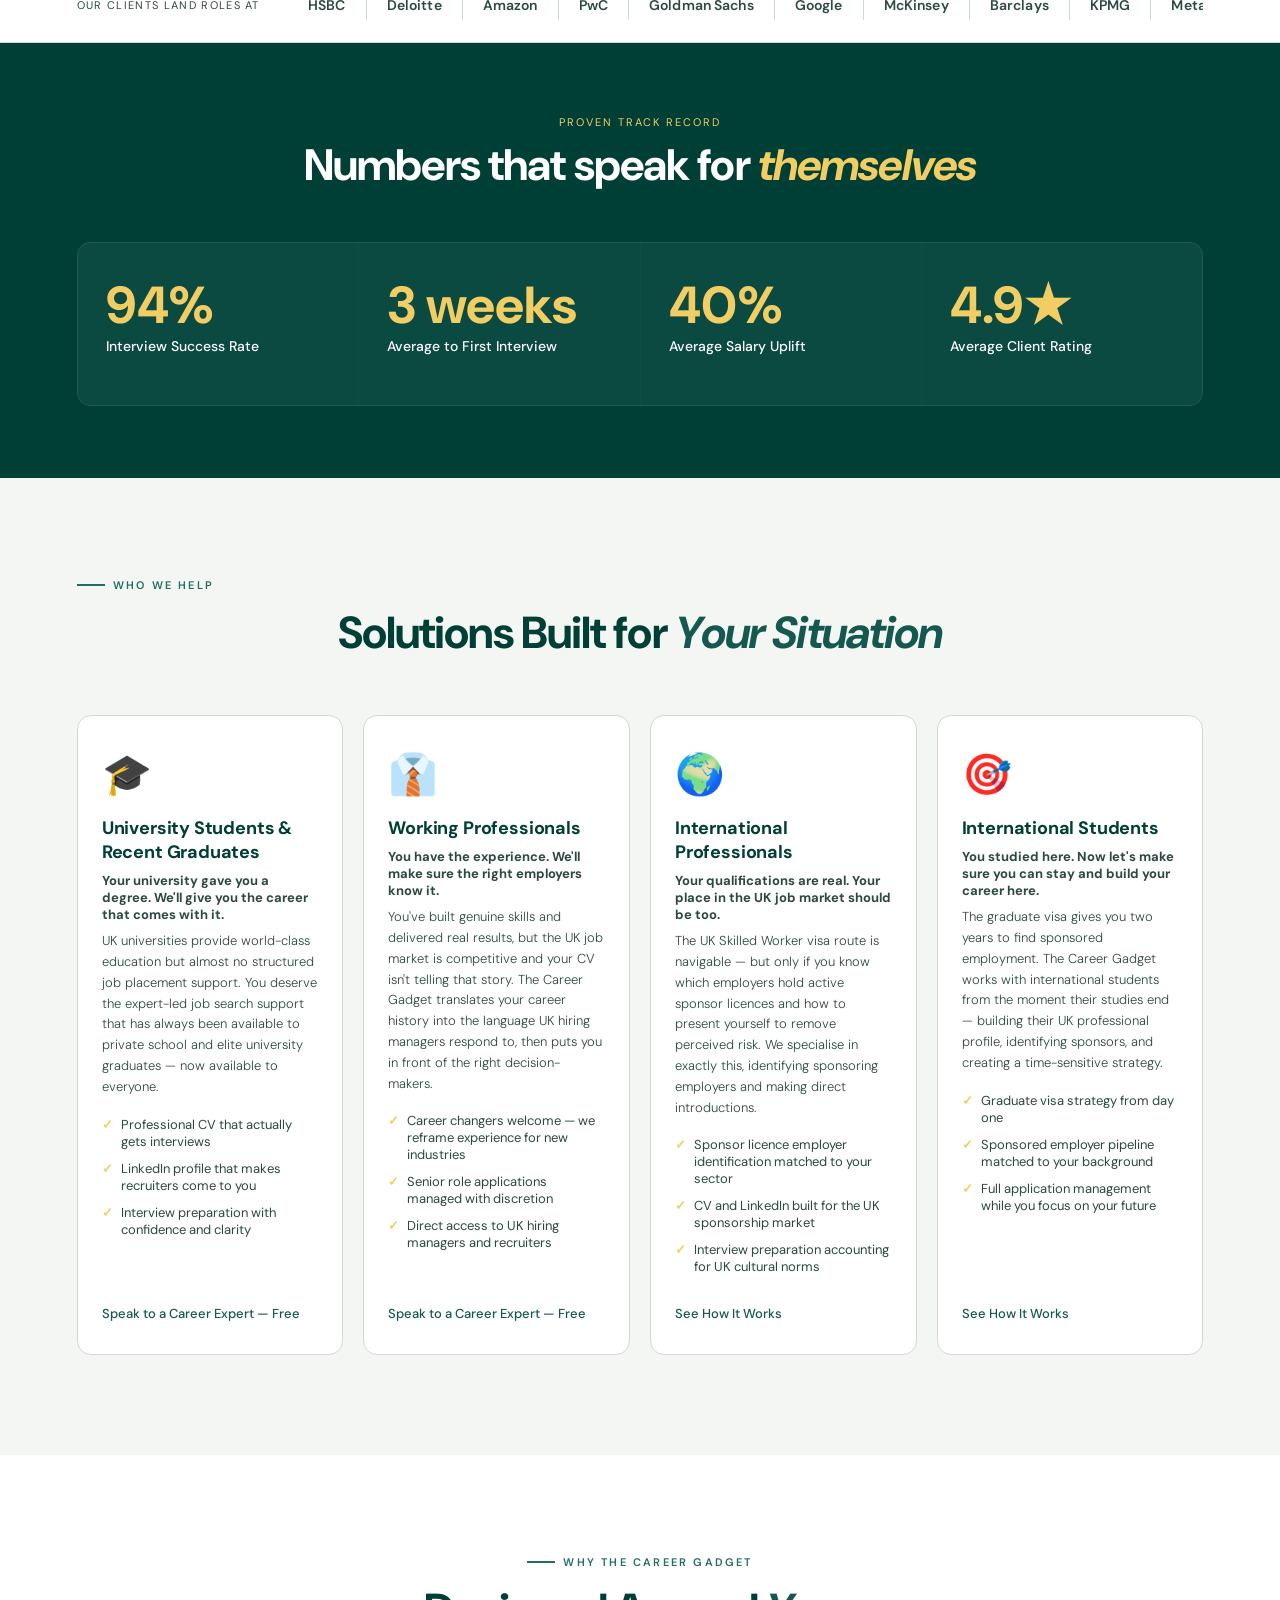
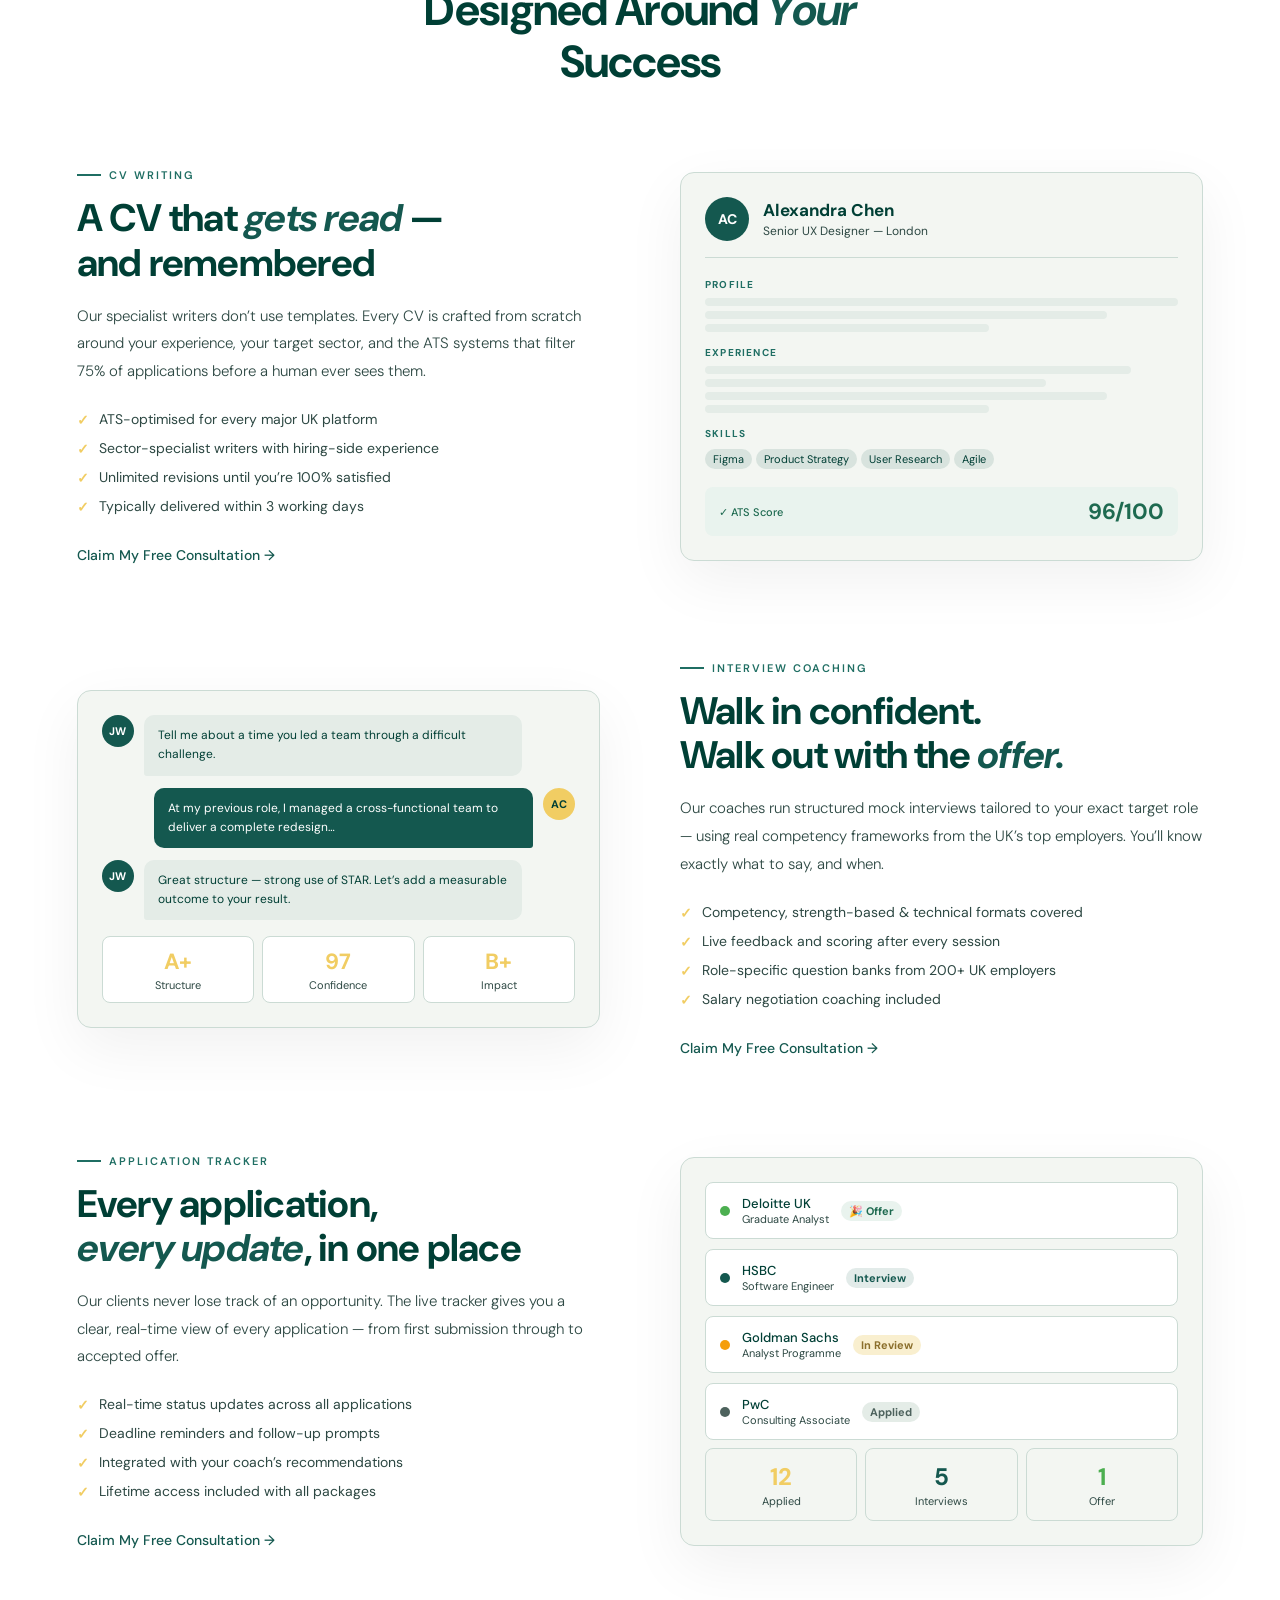
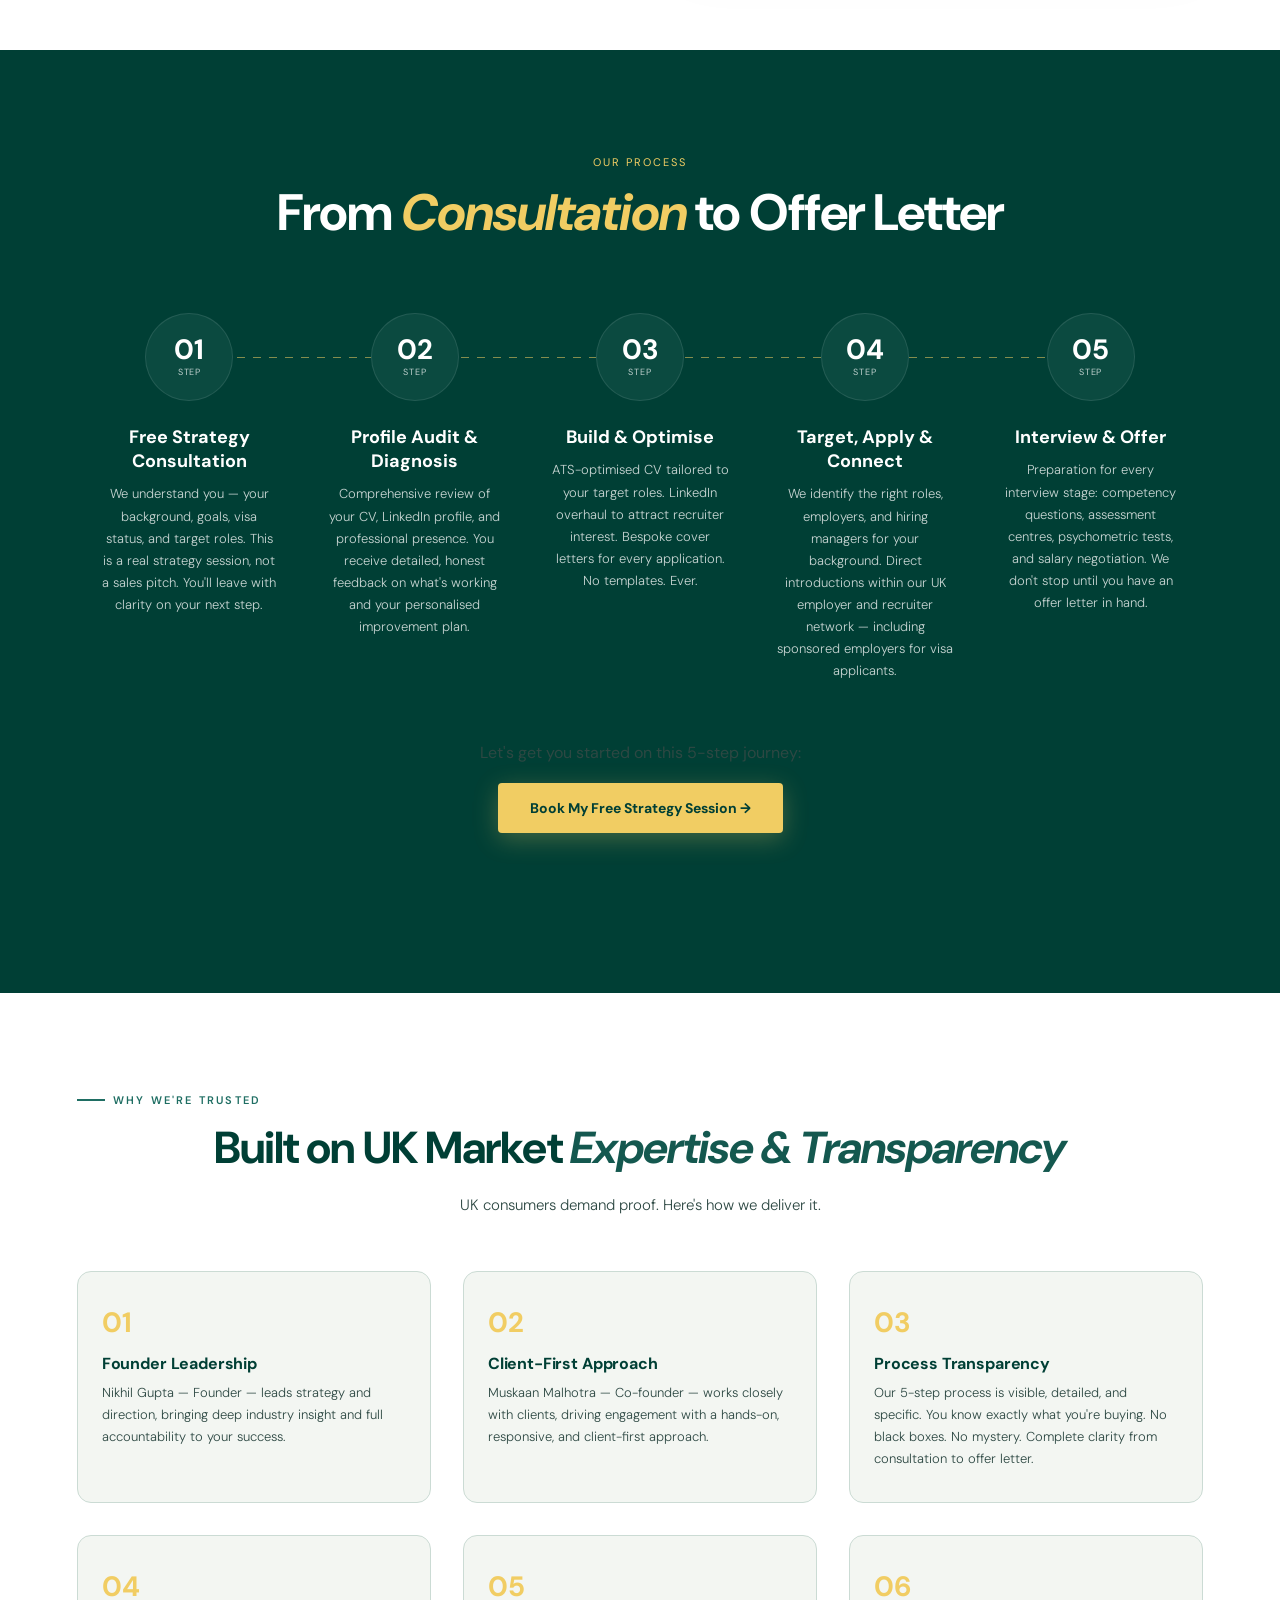
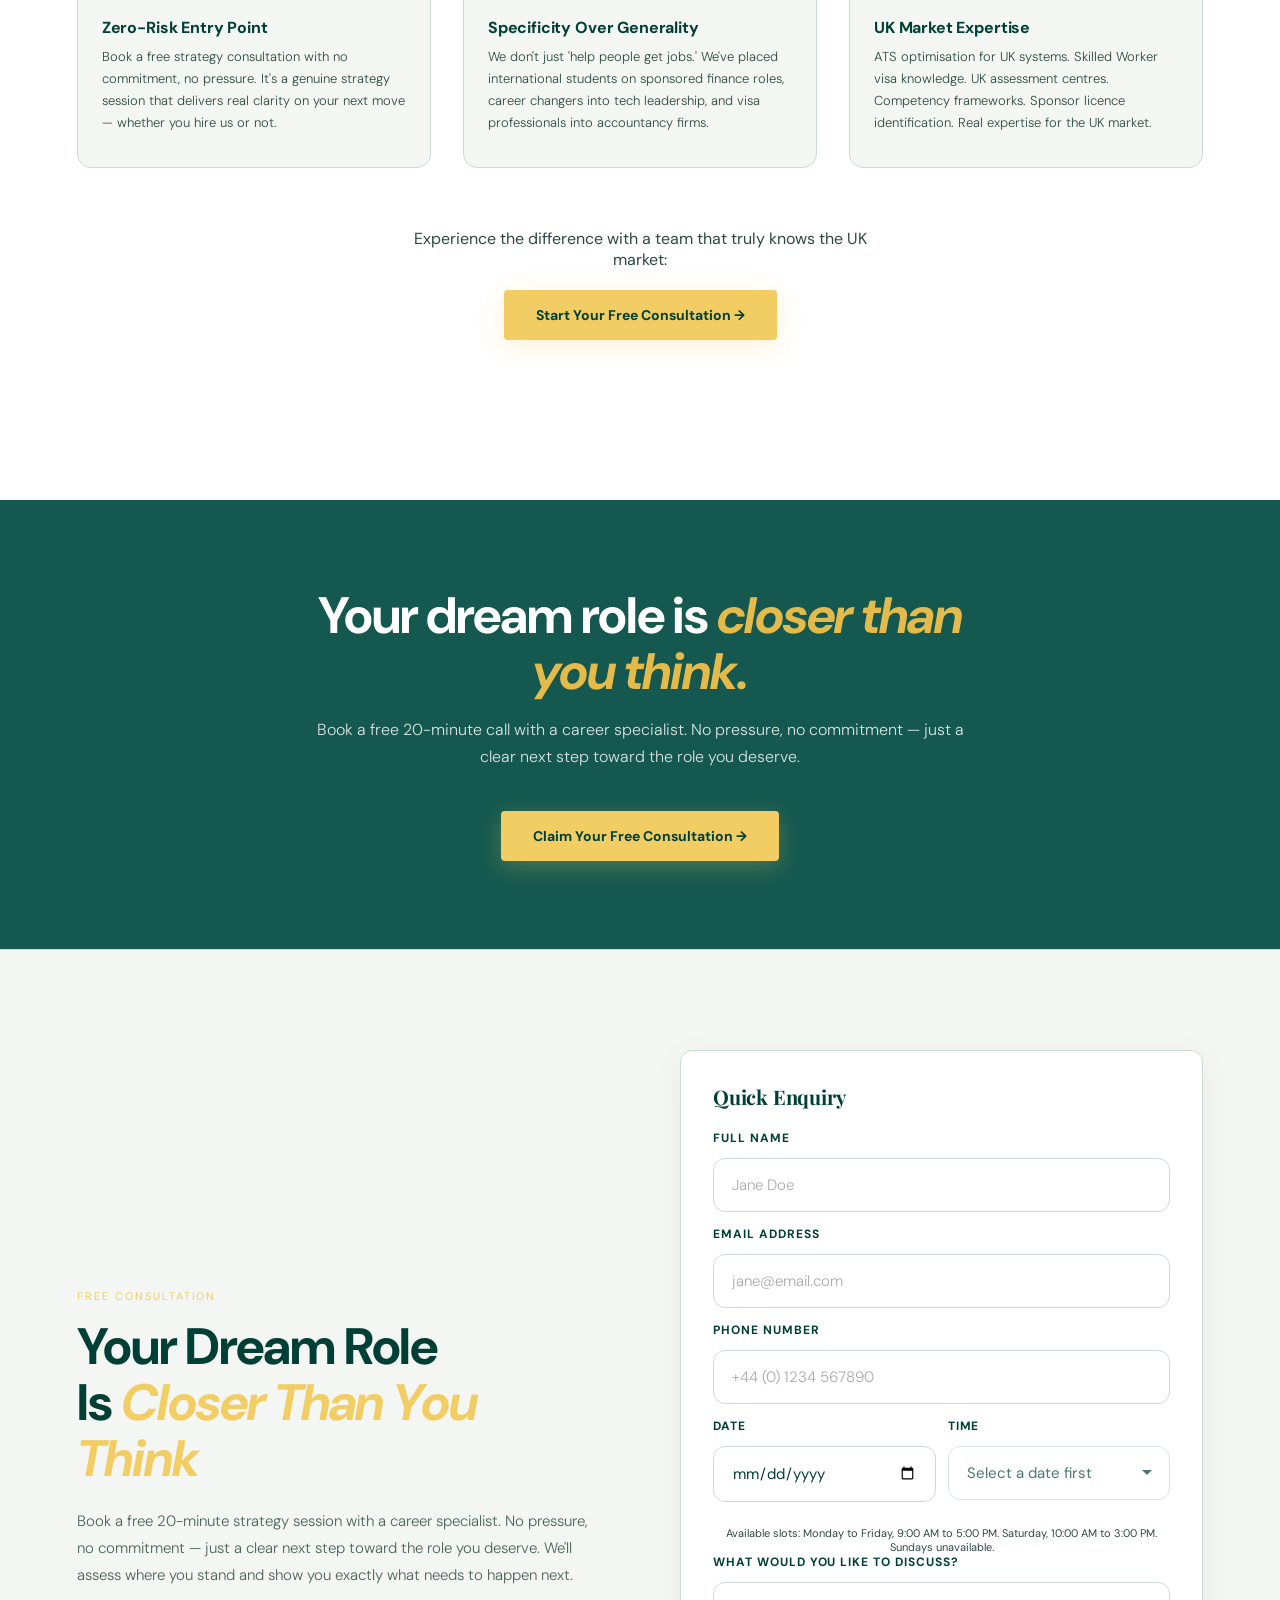
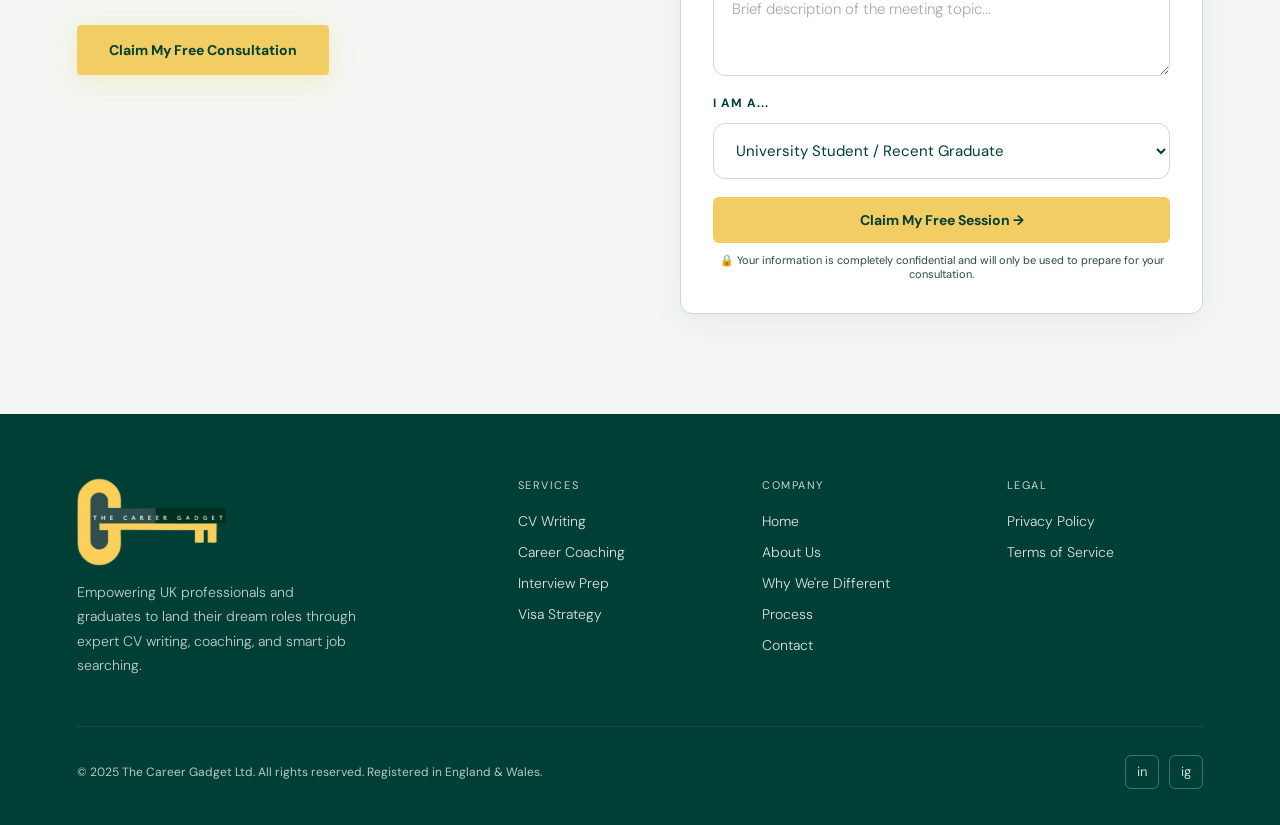
==== commit 444f4cf4: "added 2 feedback" ====
--- a/index.html
+++ b/index.html
@@ -1,21 +1,24 @@
 ﻿<!DOCTYPE html>
 <html lang="en">
+
 <head>
-<meta charset="UTF-8"/>
-<meta name="viewport" content="width=device-width, initial-scale=1.0"/>
-<link rel="apple-touch-icon" sizes="180x180" href="/apple-touch-icon.png"/>
-<link rel="icon" type="image/png" sizes="32x32" href="/favicon-32x32.png"/>
-<link rel="icon" type="image/png" sizes="16x16" href="/favicon-16x16.png"/>
-<link rel="icon" href="/favicon.ico" type="image/x-icon"/>
-<link rel="manifest" href="/site.webmanifest"/>
-<title>The Career Gadget | UK Career Coaching, CV & Interview Support</title>
-<meta name="description" content="The Career Gadget is a UK-based reverse recruitment service helping professionals, graduates and international candidates land interviews, visa sponsorship and offers through expert CVs, LinkedIn, interview coaching and employer introductions.">
-<meta property="og:title" content="The Career Gadget | UK Career Coaching, CV & Interview Support">
-<meta property="og:description" content="The Career Gadget is a UK-based reverse recruitment service helping professionals, graduates and international candidates land interviews, visa sponsorship and offers through expert CVs, LinkedIn, interview coaching and employer introductions.">
-<meta property="og:type" content="website">
-<meta property="og:url" content="https://www.thecareergadget.com/">
-<link rel="canonical" href="https://www.thecareergadget.com/">
-<script type="application/ld+json">{
+  <meta charset="UTF-8" />
+  <meta name="viewport" content="width=device-width, initial-scale=1.0" />
+  <link rel="apple-touch-icon" sizes="180x180" href="/apple-touch-icon.png" />
+  <link rel="icon" type="image/png" sizes="32x32" href="/favicon-32x32.png" />
+  <link rel="icon" type="image/png" sizes="16x16" href="/favicon-16x16.png" />
+  <link rel="icon" href="/favicon.ico" type="image/x-icon" />
+  <link rel="manifest" href="/site.webmanifest" />
+  <title>The Career Gadget | UK Career Coaching, CV & Interview Support</title>
+  <meta name="description"
+    content="The Career Gadget is a UK-based reverse recruitment service helping professionals, graduates and international candidates land interviews, visa sponsorship and offers through expert CVs, LinkedIn, interview coaching and employer introductions.">
+  <meta property="og:title" content="The Career Gadget | UK Career Coaching, CV & Interview Support">
+  <meta property="og:description"
+    content="The Career Gadget is a UK-based reverse recruitment service helping professionals, graduates and international candidates land interviews, visa sponsorship and offers through expert CVs, LinkedIn, interview coaching and employer introductions.">
+  <meta property="og:type" content="website">
+  <meta property="og:url" content="https://www.thecareergadget.com/">
+  <link rel="canonical" href="https://www.thecareergadget.com/">
+  <script type="application/ld+json">{
   "@context": "https://schema.org",
   "@type": "ProfessionalService",
   "name": "The Career Gadget",
@@ -30,146 +33,332 @@
     "target": "https://www.thecareergadget.com/contact"
   }
 }</script>
-<link href="https://fonts.googleapis.com/css2?family=Playfair+Display:ital,wght@0,400;0,700;1,400;1,700&family=DM+Sans:wght@300;400;500&display=swap" rel="stylesheet"/>
-<link rel="stylesheet" href="css/styles.css"/>
+  <link
+    href="https://fonts.googleapis.com/css2?family=Playfair+Display:ital,wght@0,400;0,700;1,400;1,700&family=DM+Sans:wght@300;400;500&display=swap"
+    rel="stylesheet" />
+  <link rel="stylesheet" href="css/styles.css" />
 </head>
+
 <body>
 
-<nav id="nav">
-  <a href="#" class="logo brand-lockup" aria-label="The Career Gadget">
-    <img src="careerlogo.png" alt="The Career Gadget logo">
-  </a>
-  <ul class="nav-center" id="navMenu">
-    <li><a href="/">Home</a></li>
-    <li><a href="/about-us">About Us</a></li>
-    <li><a href="/#difference">Why We're Different</a></li>
-    <li><a href="/visa-sponsorship">Visa Strategy</a></li>
-    <li><a href="/#process">Process</a></li>
-    <li><a href="/contact">Contact</a></li>
-  </ul>
-  <button class="nav-menu-toggle" id="menuToggle" aria-label="Toggle menu">
-    <span></span><span></span><span></span>
-  </button>
-  <a href="/contact" class="nav-btn"><span class="nav-btn-dot"></span> Book Free Consultation</a>
-</nav>
-
-<!-- HERO -->
-<section class="hero" id="home">
-  <div class="hero-left">
-    <div class="hero-label"><span class="hero-label-dot"></span> Reverse Recruitment Service</div>
-    <h1 class="hero-h1">You're Talented.<br>The UK Job Market<br><span class="uw">Just Doesn't Know It Yet.</span></h1>
-    <p class="hero-body">The Career Gadget is the UK's reverse recruitment service — we work for you, not employers. From your CV and LinkedIn to direct introductions to hiring managers, we manage your entire job search so you can focus on performing, not applying.</p>
-    <div class="hero-ctas">
-      <a href="/contact" class="cta-main">Book Your Free Strategy Session</a>
-      <a href="#process" class="cta-link">See our 5-step process <span class="cta-link-arrow">→</span></a>
-    </div>
-    <div class="hero-trust">
-      <div class="hero-trust-badge">✓</div>
-      <p class="hero-trust-text"><strong>UK-Based</strong> • <strong>Expert Team</strong> • <strong>Free Consultation</strong></p>
-    </div>
-  </div>
-  <div class="hero-right">
-    <div class="hero-card-main">
-      <div class="hcm-badge">Why We're Different</div>
-      <div class="hcm-list">
-        <div class="hcm-item"><span class="hcm-icon">✓</span><div><div class="hcm-item-title">We Work For You</div><div class="hcm-item-desc">100% your advocate, not employer-focused</div></div></div>
-        <div class="hcm-item"><span class="hcm-icon">✓</span><div><div class="hcm-item-title">End-to-End Support</div><div class="hcm-item-desc">CV to offer letter, every step managed</div></div></div>
-        <div class="hcm-item"><span class="hcm-icon">✓</span><div><div class="hcm-item-title">Direct Introductions</div><div class="hcm-item-desc">Access to UK employer & recruiter network</div></div></div>
-        <div class="hcm-item"><span class="hcm-icon">✓</span><div><div class="hcm-item-title">Visa Specialist</div><div class="hcm-item-desc">Expert guidance on Skilled Worker & Graduate visas</div></div></div>
-      </div>
-    </div>
-  </div>
-</section>
-
-
-<!-- TESTIMONIALS -->
-<section class="testimonials" id="testimonials">
-  <div class="testi-top">
-    <div>
-      <div class="about-text-tag reveal">Success Stories</div>
-      <h2 class="testi-h2 reveal">Real Results,<br><em>Real People</em></h2>
-    </div>
-    <a href="#" class="testi-link reveal">View all stories &rarr;</a>
-  </div>
-  <div class="testi-carousel-wrap">
-    <div class="testi-carousel" id="testiCarousel">
-      <!-- <div class="tcard featured"><div class="tcard-stars">&#9733;&#9733;&#9733;&#9733;&#9733;</div><p class="tcard-quote">&ldquo;Within three weeks of working with The Career Gadget I had four interviews lined up. Their CV team completely transformed how I presented myself &mdash; I finally felt like my application actually reflected my abilities.&rdquo;</p><div class="tcard-sep"></div><div class="tcard-foot"><div class="tcard-av">JM</div><div><div class="tcard-name">James Mitchell</div><div class="tcard-role">Software Engineer &rarr; HSBC UK</div></div></div></div> -->
-      <!-- <div class="tcard"><div class="tcard-stars">&#9733;&#9733;&#9733;&#9733;&#9733;</div><p class="tcard-quote">&ldquo;The interview coaching was unlike anything I&rsquo;d experienced. I walked into the final round genuinely excited. I got the offer the next day.&rdquo;</p><div class="tcard-sep"></div><div class="tcard-foot"><div class="tcard-av" style="background:#D4AE43">PS</div><div><div class="tcard-name">Priya Sharma</div><div class="tcard-role">Graduate &rarr; Deloitte UK</div></div></div></div>
+  <nav id="nav">
+    <a href="#" class="logo brand-lockup" aria-label="The Career Gadget">
+      <img src="careerlogo.png" alt="The Career Gadget logo">
+    </a>
+    <ul class="nav-center" id="navMenu">
+      <li><a href="/">Home</a></li>
+      <li><a href="/about-us">About Us</a></li>
+      <li><a href="/#difference">Why We're Different</a></li>
+      <li><a href="/visa-sponsorship">Visa Strategy</a></li>
+      <li><a href="/#process">Process</a></li>
+      <li><a href="/contact">Contact</a></li>
+    </ul>
+    <button class="nav-menu-toggle" id="menuToggle" aria-label="Toggle menu">
+      <span></span><span></span><span></span>
+    </button>
+    <a href="/contact" class="nav-btn"><span class="nav-btn-dot"></span> Book Free Consultation</a>
+  </nav>
+
+  <!-- HERO -->
+  <section class="hero" id="home">
+    <div class="hero-left">
+      <div class="hero-label"><span class="hero-label-dot"></span> Reverse Recruitment Service</div>
+      <h1 class="hero-h1">You're Talented.<br>The UK Job Market<br><span class="uw">Just Doesn't Know It Yet.</span>
+      </h1>
+      <p class="hero-body">The Career Gadget is the UK's reverse recruitment service — we work for you, not employers.
+        From your CV and LinkedIn to direct introductions to hiring managers, we manage your entire job search so you
+        can focus on performing, not applying.</p>
+      <div class="hero-ctas">
+        <a href="/contact" class="cta-main">Book Your Free Strategy Session</a>
+        <a href="#process" class="cta-link">See our 5-step process <span class="cta-link-arrow">→</span></a>
+      </div>
+      <div class="hero-trust">
+        <div class="hero-trust-badge">✓</div>
+        <p class="hero-trust-text"><strong>UK-Based</strong> • <strong>Expert Team</strong> • <strong>Free
+            Consultation</strong></p>
+      </div>
+    </div>
+    <div class="hero-right">
+      <div class="hero-card-main">
+        <div class="hcm-badge">Why We're Different</div>
+        <div class="hcm-list">
+          <div class="hcm-item"><span class="hcm-icon">✓</span>
+            <div>
+              <div class="hcm-item-title">We Work For You</div>
+              <div class="hcm-item-desc">100% your advocate, not employer-focused</div>
+            </div>
+          </div>
+          <div class="hcm-item"><span class="hcm-icon">✓</span>
+            <div>
+              <div class="hcm-item-title">End-to-End Support</div>
+              <div class="hcm-item-desc">CV to offer letter, every step managed</div>
+            </div>
+          </div>
+          <div class="hcm-item"><span class="hcm-icon">✓</span>
+            <div>
+              <div class="hcm-item-title">Direct Introductions</div>
+              <div class="hcm-item-desc">Access to UK employer & recruiter network</div>
+            </div>
+          </div>
+          <div class="hcm-item"><span class="hcm-icon">✓</span>
+            <div>
+              <div class="hcm-item-title">Visa Specialist</div>
+              <div class="hcm-item-desc">Expert guidance on Skilled Worker & Graduate visas</div>
+            </div>
+          </div>
+        </div>
+      </div>
+    </div>
+  </section>
+
+
+  <!-- TESTIMONIALS -->
+  <section class="testimonials" id="testimonials">
+    <div class="testi-top">
+      <div>
+        <div class="about-text-tag reveal">Success Stories</div>
+        <h2 class="testi-h2 reveal">Real Results,<br><em>Real People</em></h2>
+      </div>
+      <a href="#" class="testi-link reveal">View all stories &rarr;</a>
+    </div>
+    <div class="testi-carousel-wrap">
+      <div class="testi-carousel" id="testiCarousel">
+        <!-- <div class="tcard featured"><div class="tcard-stars">&#9733;&#9733;&#9733;&#9733;&#9733;</div><p class="tcard-quote">&ldquo;Within three weeks of working with The Career Gadget I had four interviews lined up. Their CV team completely transformed how I presented myself &mdash; I finally felt like my application actually reflected my abilities.&rdquo;</p><div class="tcard-sep"></div><div class="tcard-foot"><div class="tcard-av">JM</div><div><div class="tcard-name">James Mitchell</div><div class="tcard-role">Software Engineer &rarr; HSBC UK</div></div></div></div> -->
+        <!-- <div class="tcard"><div class="tcard-stars">&#9733;&#9733;&#9733;&#9733;&#9733;</div><p class="tcard-quote">&ldquo;The interview coaching was unlike anything I&rsquo;d experienced. I walked into the final round genuinely excited. I got the offer the next day.&rdquo;</p><div class="tcard-sep"></div><div class="tcard-foot"><div class="tcard-av" style="background:#D4AE43">PS</div><div><div class="tcard-name">Priya Sharma</div><div class="tcard-role">Graduate &rarr; Deloitte UK</div></div></div></div>
       <div class="tcard"><div class="tcard-stars">&#9733;&#9733;&#9733;&#9733;&#9733;</div><p class="tcard-quote">&ldquo;I landed a role 40% above my previous salary. The whole team was invested in my success &mdash; they treated my career like their own.&rdquo;</p><div class="tcard-sep"></div><div class="tcard-foot"><div class="tcard-av" style="background:#2F6F66">TR</div><div><div class="tcard-name">Thomas Reed</div><div class="tcard-role">Career Changer &rarr; Amazon UK</div></div></div></div>
       <div class="tcard"><div class="tcard-stars">&#9733;&#9733;&#9733;&#9733;&#9733;</div><p class="tcard-quote">&ldquo;My LinkedIn was completely transformed. Within a week of the update I started getting inbound messages from recruiters at firms I&rsquo;d been targeting for months.&rdquo;</p><div class="tcard-sep"></div><div class="tcard-foot"><div class="tcard-av" style="background:#5F7A74">AK</div><div><div class="tcard-name">Aisha Kaur</div><div class="tcard-role">Marketing Manager &rarr; Google UK</div></div></div></div>
       <div class="tcard"><div class="tcard-stars">&#9733;&#9733;&#9733;&#9733;&#9733;</div><p class="tcard-quote">&ldquo;I&rsquo;d been applying for six months with zero results. After two weeks with The Career Gadget, I had three first-round interviews. The difference was night and day.&rdquo;</p><div class="tcard-sep"></div><div class="tcard-foot"><div class="tcard-av" style="background:#0F766E">RL</div><div><div class="tcard-name">Ryan Lewis</div><div class="tcard-role">Graduate &rarr; PwC UK</div></div></div></div>
       <div class="tcard"><div class="tcard-stars">&#9733;&#9733;&#9733;&#9733;&#9733;</div><p class="tcard-quote">&ldquo;As a career changer coming from education into finance, I was sceptical. The Career Gadget repositioned my story brilliantly. I now work at Barclays.&rdquo;</p><div class="tcard-sep"></div><div class="tcard-foot"><div class="tcard-av" style="background:#8B6F2C">NP</div><div><div class="tcard-name">Natalie Park</div><div class="tcard-role">Teacher &rarr; Barclays Investment Banking</div></div></div></div> -->
-      <div class="tcard"><div class="tcard-stars">&#9733;&#9733;&#9733;&#9733;&#9733;</div><p class="tcard-quote">&ldquo;You guys are extremely supportive. I really wanted to have someone like you to support me throughout my job-seeking journey. Your services are literally 24/7. Thank you so much for being so nice and caring.&rdquo;</p><div class="tcard-sep"></div><div class="tcard-foot"><div class="tcard-av" style="background:#0F6D7A">AN</div><div><div class="tcard-name">Anushka</div><div class="tcard-role">Client Feedback</div></div></div></div>
-      <div class="tcard"><div class="tcard-stars">&#9733;&#9733;&#9733;&#9733;&#9733;</div><p class="tcard-quote">&ldquo;I&rsquo;ve been working with The Career Gadget for my job search, and overall, it&rsquo;s been a really supportive and professional experience. The interview preparation and mock interviews were extremely helpful and boosted my confidence.&rdquo;</p><div class="tcard-sep"></div><div class="tcard-foot"><div class="tcard-av" style="background:#7A5F2E">VB</div><div><div class="tcard-name">Vikhyat Bisht</div><div class="tcard-role">Client Feedback</div></div></div></div>
-      <div class="tcard"><div class="tcard-stars">&#9733;&#9733;&#9733;&#9733;&#9733;</div><p class="tcard-quote">&ldquo;Thank you so much for your support. Overall, I&rsquo;m really happy with the quality and appreciate your help in this tough market.&rdquo;</p><div class="tcard-sep"></div><div class="tcard-foot"><div class="tcard-av" style="background:#355E8C">SN</div><div><div class="tcard-name">Shah Yunn Naing</div><div class="tcard-role">Client Feedback</div></div></div></div>
-      <div class="tcard"><div class="tcard-stars">&#9733;&#9733;&#9733;&#9733;&#9733;</div><p class="tcard-quote">&ldquo;I&rsquo;m honestly really enjoying the process. It&rsquo;s been a great experience so far and I&rsquo;m feeling good about the progress.&rdquo;</p><div class="tcard-sep"></div><div class="tcard-foot"><div class="tcard-av" style="background:#4E7B58">KK</div><div><div class="tcard-name">Kunal Kamble</div><div class="tcard-role">Client Feedback</div></div></div></div>
-      <div class="tcard"><div class="tcard-stars">&#9733;&#9733;&#9733;&#9733;&#9733;</div><p class="tcard-quote">&ldquo;The service has been wonderful. The support you and your team gave me in CV building is very appreciable. I would definitely recommend your services to others hoping to land jobs.&rdquo;</p><div class="tcard-sep"></div><div class="tcard-foot"><div class="tcard-av" style="background:#7A4C6A">ME</div><div><div class="tcard-name">Merlin</div><div class="tcard-role">Client Feedback</div></div></div></div>
-      <div class="tcard"><div class="tcard-stars">&#9733;&#9733;&#9733;&#9733;&#9733;</div><p class="tcard-quote">&ldquo;Thank you so much for your help with my CV and cover letter. The feedback and suggestions made a big difference, and I feel much more confident about my applications now.&rdquo;</p><div class="tcard-sep"></div><div class="tcard-foot"><div class="tcard-av" style="background:#2D6D78">PA</div><div><div class="tcard-name">Palak</div><div class="tcard-role">Client Feedback</div></div></div></div>
-      <div class="tcard"><div class="tcard-stars">&#9733;&#9733;&#9733;&#9733;&#9733;</div><p class="tcard-quote">&ldquo;It is definitely a 10/10 for me. The service was really great and honestly it gave me confidence about my CV and cover letter.&rdquo;</p><div class="tcard-sep"></div><div class="tcard-foot"><div class="tcard-av" style="background:#8A6A2F">FA</div><div><div class="tcard-name">Faustine</div><div class="tcard-role">Client Feedback</div></div></div></div>
-      <div class="tcard"><div class="tcard-stars">&#9733;&#9733;&#9733;&#9733;&#9733;</div><p class="tcard-quote">&ldquo;I had a wonderful experience with your recruitment service. Your team was incredibly helpful and professional throughout the process. You made everything smooth and stress-free.&rdquo;</p><div class="tcard-sep"></div><div class="tcard-foot"><div class="tcard-av" style="background:#1F7B6E">EM</div><div><div class="tcard-name">Emma</div><div class="tcard-role">Client Feedback</div></div></div></div>
+        <div class="tcard">
+          <div class="tcard-stars">&#9733;&#9733;&#9733;&#9733;&#9733;</div>
+          <p class="tcard-quote">&ldquo;You guys are extremely supportive. I really wanted to have someone like you to
+            support me throughout my job-seeking journey. Your services are literally 24/7. Thank you so much for being
+            so nice and caring.&rdquo;</p>
+          <div class="tcard-sep"></div>
+          <div class="tcard-foot">
+            <div class="tcard-av" style="background:#0F6D7A">AN</div>
+            <div>
+              <div class="tcard-name">Anushka</div>
+              <div class="tcard-role">Client Feedback</div>
+            </div>
+          </div>
+        </div>
+        <div class="tcard">
+          <div class="tcard-stars">&#9733;&#9733;&#9733;&#9733;&#9733;</div>
+          <p class="tcard-quote">&ldquo;I&rsquo;ve been working with The Career Gadget for my job search, and overall,
+            it&rsquo;s been a really supportive and professional experience. The interview preparation and mock
+            interviews were extremely helpful and boosted my confidence.&rdquo;</p>
+          <div class="tcard-sep"></div>
+          <div class="tcard-foot">
+            <div class="tcard-av" style="background:#7A5F2E">VB</div>
+            <div>
+              <div class="tcard-name">Vikhyat Bisht</div>
+              <div class="tcard-role">Client Feedback</div>
+            </div>
+          </div>
+        </div>
+        <div class="tcard">
+          <div class="tcard-stars">&#9733;&#9733;&#9733;&#9733;&#9733;</div>
+          <p class="tcard-quote">&ldquo;Thank you so much for your support. Overall, I&rsquo;m really happy with the
+            quality and appreciate your help in this tough market.&rdquo;</p>
+          <div class="tcard-sep"></div>
+          <div class="tcard-foot">
+            <div class="tcard-av" style="background:#355E8C">SN</div>
+            <div>
+              <div class="tcard-name">Shah Yunn Naing</div>
+              <div class="tcard-role">Client Feedback</div>
+            </div>
+          </div>
+        </div>
+        <div class="tcard">
+          <div class="tcard-stars">&#9733;&#9733;&#9733;&#9733;&#9733;</div>
+          <p class="tcard-quote">&ldquo;I&rsquo;m honestly really enjoying the process. It&rsquo;s been a great
+            experience so far and I&rsquo;m feeling good about the progress.&rdquo;</p>
+          <div class="tcard-sep"></div>
+          <div class="tcard-foot">
+            <div class="tcard-av" style="background:#4E7B58">KK</div>
+            <div>
+              <div class="tcard-name">Kunal Kamble</div>
+              <div class="tcard-role">Client Feedback</div>
+            </div>
+          </div>
+        </div>
+        <div class="tcard">
+          <div class="tcard-stars">&#9733;&#9733;&#9733;&#9733;&#9733;</div>
+          <p class="tcard-quote">&ldquo;The service has been wonderful. The support you and your team gave me in CV
+            building is very appreciable. I would definitely recommend your services to others hoping to land
+            jobs.&rdquo;</p>
+          <div class="tcard-sep"></div>
+          <div class="tcard-foot">
+            <div class="tcard-av" style="background:#7A4C6A">ME</div>
+            <div>
+              <div class="tcard-name">Merlin</div>
+              <div class="tcard-role">Client Feedback</div>
+            </div>
+          </div>
+        </div>
+        <div class="tcard">
+          <div class="tcard-stars">&#9733;&#9733;&#9733;&#9733;&#9733;</div>
+          <p class="tcard-quote">&ldquo;Thank you so much for your help with my CV and cover letter. The feedback and
+            suggestions made a big difference, and I feel much more confident about my applications now.&rdquo;</p>
+          <div class="tcard-sep"></div>
+          <div class="tcard-foot">
+            <div class="tcard-av" style="background:#2D6D78">PA</div>
+            <div>
+              <div class="tcard-name">Palak</div>
+              <div class="tcard-role">Client Feedback</div>
+            </div>
+          </div>
+        </div>
+        <div class="tcard">
+          <div class="tcard-stars">&#9733;&#9733;&#9733;&#9733;&#9733;</div>
+          <p class="tcard-quote">&ldquo;It is definitely a 10/10 for me. The service was really great and honestly it
+            gave me confidence about my CV and cover letter.&rdquo;</p>
+          <div class="tcard-sep"></div>
+          <div class="tcard-foot">
+            <div class="tcard-av" style="background:#8A6A2F">FA</div>
+            <div>
+              <div class="tcard-name">Faustine</div>
+              <div class="tcard-role">Client Feedback</div>
+            </div>
+          </div>
+        </div>
+        <div class="tcard">
+          <div class="tcard-stars">&#9733;&#9733;&#9733;&#9733;&#9733;</div>
+          <p class="tcard-quote">&ldquo;I had a wonderful experience with your recruitment service. Your team was
+            incredibly helpful and professional throughout the process. You made everything smooth and
+            stress-free.&rdquo;</p>
+          <div class="tcard-sep"></div>
+          <div class="tcard-foot">
+            <div class="tcard-av" style="background:#1F7B6E">EM</div>
+            <div>
+              <div class="tcard-name">Emma</div>
+              <div class="tcard-role">Client Feedback</div>
+            </div>
+          </div>
+        </div>
+        <div class="tcard">
+          <div class="tcard-stars">&#9733;&#9733;&#9733;&#9733;&#9733;</div>
+          <p class="tcard-quote">&ldquo;Your 24/7 service is amazing. You and your team works magnificently and always
+            there to help out . Team never ignores even small questions and eager to answer with genuine enthusiasm. I
+            like your services very much and would love to recommend it to others.&rdquo;</p>
+          <div class="tcard-sep"></div>
+          <div class="tcard-foot">
+            <div class="tcard-av" style="background:#1F7B6E">R</div>
+            <div>
+              <div class="tcard-name">Raj</div>
+              <div class="tcard-role">Client Feedback</div>
+            </div>
+          </div>
+        </div>
+        <div class="tcard">
+          <div class="tcard-stars">&#9733;&#9733;&#9733;&#9733;&#9733;</div>
+          <p class="tcard-quote">&ldquo;I would really like to appreciate Muskan for being extremely supportive and
+            always available whenever needed. She is active all the time and responds quickly whenever I text or ask for
+            help, no matter the time. Her guidance and support have been really helpful throughout the application
+            process, especially in helping me move closer to my dream job. <br>
+            She is very patient, encouraging, and genuinely dedicated to helping others. I truly appreciate all the
+            effort and support she provides 24/7. Thank you, Muskan, for being so helpful and reliable!&rdquo;</p>
+          <div class="tcard-sep"></div>
+          <div class="tcard-foot">
+            <div class="tcard-av" style="background:#1F7B6E">B</div>
+            <div>
+              <div class="tcard-name">Bhargavi</div>
+              <div class="tcard-role">Client Feedback</div>
+            </div>
+          </div>
+        </div>
+      </div>
+    </div>
+    <div class="testi-controls">
+      <div class="testi-dots" id="testiDots">
+        <div class="testi-dot active" data-slide="0"></div>
+        <div class="testi-dot" data-slide="1"></div>
+        <div class="testi-dot" data-slide="2"></div>
+        <div class="testi-dot" data-slide="3"></div>
+      </div>
+      <button class="testi-nav" id="testiPrev" aria-label="Previous">&#8592;</button>
+      <button class="testi-nav" id="testiNext" aria-label="Next">&#8594;</button>
+    </div>
+  </section>
+
+  <!-- COMPARISON -->
+  <section class="comparison-section" id="difference">
+    <div class="comp-header reveal">
+      <span class="comp-tag">The Difference</span>
+      <h2 class="comp-title">Traditional Recruitment vs <em>Reverse Recruitment</em></h2>
+      <p class="comp-subtitle">We Work For You, Not Employers</p>
+    </div>
+    <div class="comp-table-wrap">
+      <table class="comp-table reveal">
+        <thead>
+          <tr>
+            <th class="comp-th-label">Service Model</th>
+            <th class="comp-th-trad">Traditional Agency</th>
+            <th class="comp-th-us">The Career Gadget</th>
+          </tr>
+        </thead>
+        <tbody>
+          <tr>
+            <td class="comp-row-label">Who Pays?</td>
+            <td>Employers</td>
+            <td class="highlight">You — 100% your advocate</td>
+          </tr>
+          <tr>
+            <td class="comp-row-label">Primary Goal</td>
+            <td>Fill employer vacancies</td>
+            <td class="highlight">Build your career</td>
+          </tr>
+          <tr>
+            <td class="comp-row-label">Job Approach</td>
+            <td>Sends your CV to any matching role</td>
+            <td class="highlight">Targets only the right roles for you</td>
+          </tr>
+          <tr>
+            <td class="comp-row-label">Loyalty</td>
+            <td>To the company</td>
+            <td class="highlight">To you — always</td>
+          </tr>
+          <tr>
+            <td class="comp-row-label">Support Duration</td>
+            <td>Stops when you get placed</td>
+            <td class="highlight">CV to offer letter — end-to-end</td>
+          </tr>
+          <tr>
+            <td class="comp-row-label">Direct Introductions</td>
+            <td>Limited network access</td>
+            <td class="highlight">Direct access to UK employers & recruiters</td>
+          </tr>
+        </tbody>
+      </table>
+    </div>
+    <div class="comp-quote reveal">
+      <p class="comp-quote-text">"Think of us as your personal career team — the kind that top executives pay thousands
+        for. Now available to every graduate, professional, and international candidate in the UK."</p>
+    </div>
+    <div style="text-align:center;padding:60px 20px;display:flex;flex-direction:column;align-items:center;gap:20px">
+      <p style="font-size:16px;color:var(--ink3);max-width:500px">Ready to work with someone who puts you first?</p>
+      <a href="/contact" class="cta-main" style="display:inline-block">Claim My Free Consultation →</a>
+    </div>
+  </section>
+
+  <!-- PLACED AT -->
+  <div class="placed-at">
+    <span class="placed-at-label">Our clients land roles at</span>
+    <div class="carousel-wrap">
+      <div class="carousel-track" id="placedCarousel">
+        <span class="placed-logo">HSBC</span><span class="placed-logo">Deloitte</span><span
+          class="placed-logo">Amazon</span>
+        <span class="placed-logo">PwC</span><span class="placed-logo">Goldman&nbsp;Sachs</span><span
+          class="placed-logo">Google</span>
+        <span class="placed-logo">McKinsey</span><span class="placed-logo">Barclays</span><span
+          class="placed-logo">KPMG</span><span class="placed-logo">Meta</span>
+      </div>
     </div>
   </div>
-  <div class="testi-controls">
-    <div class="testi-dots" id="testiDots">
-      <div class="testi-dot active" data-slide="0"></div>
-      <div class="testi-dot" data-slide="1"></div>
-      <div class="testi-dot" data-slide="2"></div>
-      <div class="testi-dot" data-slide="3"></div>
-    </div>
-    <button class="testi-nav" id="testiPrev" aria-label="Previous">&#8592;</button>
-    <button class="testi-nav" id="testiNext" aria-label="Next">&#8594;</button>
-  </div>
-</section>
-
-<!-- COMPARISON -->
-<section class="comparison-section" id="difference">
-  <div class="comp-header reveal">
-    <span class="comp-tag">The Difference</span>
-    <h2 class="comp-title">Traditional Recruitment vs <em>Reverse Recruitment</em></h2>
-    <p class="comp-subtitle">We Work For You, Not Employers</p>
-  </div>
-  <div class="comp-table-wrap">
-    <table class="comp-table reveal">
-      <thead>
-        <tr>
-          <th class="comp-th-label">Service Model</th>
-          <th class="comp-th-trad">Traditional Agency</th>
-          <th class="comp-th-us">The Career Gadget</th>
-        </tr>
-      </thead>
-      <tbody>
-        <tr><td class="comp-row-label">Who Pays?</td><td>Employers</td><td class="highlight">You — 100% your advocate</td></tr>
-        <tr><td class="comp-row-label">Primary Goal</td><td>Fill employer vacancies</td><td class="highlight">Build your career</td></tr>
-        <tr><td class="comp-row-label">Job Approach</td><td>Sends your CV to any matching role</td><td class="highlight">Targets only the right roles for you</td></tr>
-        <tr><td class="comp-row-label">Loyalty</td><td>To the company</td><td class="highlight">To you — always</td></tr>
-        <tr><td class="comp-row-label">Support Duration</td><td>Stops when you get placed</td><td class="highlight">CV to offer letter — end-to-end</td></tr>
-        <tr><td class="comp-row-label">Direct Introductions</td><td>Limited network access</td><td class="highlight">Direct access to UK employers & recruiters</td></tr>
-      </tbody>
-    </table>
-  </div>
-  <div class="comp-quote reveal">
-    <p class="comp-quote-text">"Think of us as your personal career team — the kind that top executives pay thousands for. Now available to every graduate, professional, and international candidate in the UK."</p>
-  </div>
-  <div style="text-align:center;padding:60px 20px;display:flex;flex-direction:column;align-items:center;gap:20px">
-    <p style="font-size:16px;color:var(--ink3);max-width:500px">Ready to work with someone who puts you first?</p>
-    <a href="/contact" class="cta-main" style="display:inline-block">Claim My Free Consultation →</a>
-  </div>
-</section>
-
-<!-- PLACED AT -->
-<div class="placed-at">
-  <span class="placed-at-label">Our clients land roles at</span>
-  <div class="carousel-wrap">
-    <div class="carousel-track" id="placedCarousel">
-      <span class="placed-logo">HSBC</span><span class="placed-logo">Deloitte</span><span class="placed-logo">Amazon</span>
-      <span class="placed-logo">PwC</span><span class="placed-logo">Goldman&nbsp;Sachs</span><span class="placed-logo">Google</span>
-      <span class="placed-logo">McKinsey</span><span class="placed-logo">Barclays</span><span class="placed-logo">KPMG</span><span class="placed-logo">Meta</span>
-    </div>
-  </div>
-</div>
-
-<!-- ABOUT -->
-<!-- <section class="about-strip" id="about">
+
+  <!-- ABOUT -->
+  <!-- <section class="about-strip" id="about">
   <div>
     <div class="about-text-tag reveal">Our Track Record</div>
     <h2 class="about-h2 reveal">We've Proven It<br>Works for <em>Every Type</em></h2>
@@ -183,410 +372,680 @@
   </div>
 </section> -->
 
-<!-- RESULTS STRIP -->
-<section class="results-strip">
-  <div class="results-strip-top reveal">
-    <span class="results-strip-tag">Proven Track Record</span>
-    <h2 class="results-strip-h2">Numbers that speak for <em>themselves</em></h2>
+  <!-- RESULTS STRIP -->
+  <section class="results-strip">
+    <div class="results-strip-top reveal">
+      <span class="results-strip-tag">Proven Track Record</span>
+      <h2 class="results-strip-h2">Numbers that speak for <em>themselves</em></h2>
+    </div>
+    <div class="results-grid">
+      <div class="result-item reveal">
+        <div class="result-num" data-counter="94" data-suffix="%">94%</div>
+        <div class="result-label">Interview Success Rate</div>
+      </div>
+      <div class="result-item reveal reveal-d1">
+        <div class="result-num" data-counter="3" data-suffix=" weeks">3&nbsp;weeks</div>
+        <div class="result-label">Average to First Interview</div>
+      </div>
+      <div class="result-item reveal reveal-d2">
+        <div class="result-num" data-counter="40" data-suffix="%">40%</div>
+        <div class="result-label">Average Salary Uplift</div>
+      </div>
+      <div class="result-item reveal reveal-d3">
+        <div class="result-num" data-counter="4.9" data-suffix="&#9733;" data-decimals="1">4.9&#9733;</div>
+        <div class="result-label">Average Client Rating</div>
+      </div>
+    </div>
+  </section>
+
+  <!-- AUDIENCES -->
+  <section class="audiences" id="audiences">
+    <div class="audiences-top">
+      <div class="about-text-tag reveal">Who We Help</div>
+      <h2 class="about-h2 reveal" style="margin-bottom:0">Solutions Built for <em>Your Situation</em></h2>
+    </div>
+    <div class="audience-grid">
+      <div class="aud-card reveal">
+        <div class="aud-icon">🎓</div>
+        <h3>University Students & Recent Graduates</h3>
+        <p class="aud-desc"><strong>Your university gave you a degree. We'll give you the career that comes with
+            it.</strong></p>
+        <p class="aud-desc-detail">UK universities provide world-class education but almost no structured job placement
+          support. You deserve the expert-led job search support that has always been available to private school and
+          elite university graduates — now available to everyone.</p>
+        <ul class="aud-benefits">
+          <li>Professional CV that actually gets interviews</li>
+          <li>LinkedIn profile that makes recruiters come to you</li>
+          <li>Interview preparation with confidence and clarity</li>
+        </ul><a href="/contact" class="aud-cta">Speak to a Career Expert — Free</a>
+      </div>
+      <div class="aud-card reveal reveal-d1">
+        <div class="aud-icon">👔</div>
+        <h3>Working Professionals</h3>
+        <p class="aud-desc"><strong>You have the experience. We'll make sure the right employers know it.</strong></p>
+        <p class="aud-desc-detail">You've built genuine skills and delivered real results, but the UK job market is
+          competitive and your CV isn't telling that story. The Career Gadget translates your career history into the
+          language UK hiring managers respond to, then puts you in front of the right decision-makers.</p>
+        <ul class="aud-benefits">
+          <li>Career changers welcome — we reframe experience for new industries</li>
+          <li>Senior role applications managed with discretion</li>
+          <li>Direct access to UK hiring managers and recruiters</li>
+        </ul><a href="/contact" class="aud-cta">Speak to a Career Expert — Free</a>
+      </div>
+      <div class="aud-card reveal reveal-d2">
+        <div class="aud-icon">🌍</div>
+        <h3>International Professionals</h3>
+        <p class="aud-desc"><strong>Your qualifications are real. Your place in the UK job market should be
+            too.</strong></p>
+        <p class="aud-desc-detail">The UK Skilled Worker visa route is navigable — but only if you know which employers
+          hold active sponsor licences and how to present yourself to remove perceived risk. We specialise in exactly
+          this, identifying sponsoring employers and making direct introductions.</p>
+        <ul class="aud-benefits">
+          <li>Sponsor licence employer identification matched to your sector</li>
+          <li>CV and LinkedIn built for the UK sponsorship market</li>
+          <li>Interview preparation accounting for UK cultural norms</li>
+        </ul><a href="/visa-sponsorship" class="aud-cta">See How It Works</a>
+      </div>
+      <div class="aud-card reveal reveal-d1">
+        <div class="aud-icon">🎯</div>
+        <h3>International Students</h3>
+        <p class="aud-desc"><strong>You studied here. Now let's make sure you can stay and build your career
+            here.</strong></p>
+        <p class="aud-desc-detail">The graduate visa gives you two years to find sponsored employment. The Career Gadget
+          works with international students from the moment their studies end — building their UK professional profile,
+          identifying sponsors, and creating a time-sensitive strategy.</p>
+        <ul class="aud-benefits">
+          <li>Graduate visa strategy from day one</li>
+          <li>Sponsored employer pipeline matched to your background</li>
+          <li>Full application management while you focus on your future</li>
+        </ul><a href="/visa-sponsorship" class="aud-cta">See How It Works</a>
+      </div>
+    </div>
+  </section>
+
+  <!-- FEATURE SPOTLIGHT -->
+  <section class="feature-spot" id="why-us">
+    <div class="feature-spot-top">
+      <div class="about-text-tag reveal" style="justify-content:center">Why The Career Gadget</div>
+      <h2 class="about-h2 reveal" style="text-align:center;max-width:520px;margin:0 auto">Designed Around <em>Your</em>
+        Success</h2>
+    </div>
+    <div class="feature-block reveal">
+      <div class="feature-text">
+        <div class="feature-tag">CV Writing</div>
+        <h3 class="feature-h3">A CV that <em>gets read</em> &mdash;<br>and remembered</h3>
+        <p class="feature-body">Our specialist writers don&rsquo;t use templates. Every CV is crafted from scratch
+          around your experience, your target sector, and the ATS systems that filter 75% of applications before a human
+          ever sees them.</p>
+        <ul class="feature-bullets">
+          <li>ATS-optimised for every major UK platform</li>
+          <li>Sector-specialist writers with hiring-side experience</li>
+          <li>Unlimited revisions until you&rsquo;re 100% satisfied</li>
+          <li>Typically delivered within 3 working days</li>
+        </ul>
+        <a href="/contact" class="feature-cta">Claim My Free Consultation →</a>
+      </div>
+      <div class="feature-visual">
+        <div class="fv-card">
+          <div class="fv-cv-header">
+            <div class="fv-cv-avatar">AC</div>
+            <div>
+              <div class="fv-cv-name">Alexandra Chen</div>
+              <div class="fv-cv-role">Senior UX Designer &mdash; London</div>
+            </div>
+          </div>
+          <div class="fv-cv-section">
+            <div class="fv-cv-section-title">Profile</div>
+            <div class="fv-cv-line w100"></div>
+            <div class="fv-cv-line w85"></div>
+            <div class="fv-cv-line w60"></div>
+          </div>
+          <div class="fv-cv-section">
+            <div class="fv-cv-section-title">Experience</div>
+            <div class="fv-cv-line w90"></div>
+            <div class="fv-cv-line w72"></div>
+            <div class="fv-cv-line w85"></div>
+            <div class="fv-cv-line w60"></div>
+          </div>
+          <div class="fv-cv-section">
+            <div class="fv-cv-section-title">Skills</div>
+            <div><span class="fv-cv-badge">Figma</span><span class="fv-cv-badge">Product Strategy</span><span
+                class="fv-cv-badge">User Research</span><span class="fv-cv-badge">Agile</span></div>
+          </div>
+          <div class="fv-ats-score"><span class="fv-ats-label">&#10003; ATS Score</span><span
+              class="fv-ats-val">96/100</span></div>
+        </div>
+      </div>
+    </div>
+    <div class="feature-block flip reveal">
+      <div class="feature-text">
+        <div class="feature-tag">Interview Coaching</div>
+        <h3 class="feature-h3">Walk in confident.<br>Walk out with the <em>offer.</em></h3>
+        <p class="feature-body">Our coaches run structured mock interviews tailored to your exact target role &mdash;
+          using real competency frameworks from the UK&rsquo;s top employers. You&rsquo;ll know exactly what to say, and
+          when.</p>
+        <ul class="feature-bullets">
+          <li>Competency, strength-based &amp; technical formats covered</li>
+          <li>Live feedback and scoring after every session</li>
+          <li>Role-specific question banks from 200+ UK employers</li>
+          <li>Salary negotiation coaching included</li>
+        </ul>
+        <a href="/contact" class="feature-cta">Claim My Free Consultation →</a>
+      </div>
+      <div class="feature-visual">
+        <div class="fv-card">
+          <div class="fv-interview">
+            <div class="fv-msg">
+              <div class="fv-msg-av coach">JW</div>
+              <div class="fv-bubble coach">Tell me about a time you led a team through a difficult challenge.</div>
+            </div>
+            <div class="fv-msg right">
+              <div class="fv-msg-av user">AC</div>
+              <div class="fv-bubble user">At my previous role, I managed a cross-functional team to deliver a complete
+                redesign&hellip;</div>
+            </div>
+            <div class="fv-msg">
+              <div class="fv-msg-av coach">JW</div>
+              <div class="fv-bubble coach">Great structure &mdash; strong use of STAR. Let&rsquo;s add a measurable
+                outcome to your result.</div>
+            </div>
+          </div>
+          <div class="fv-score-row">
+            <div class="fv-score-chip">
+              <div class="fv-score-chip-num">A+</div>
+              <div class="fv-score-chip-label">Structure</div>
+            </div>
+            <div class="fv-score-chip">
+              <div class="fv-score-chip-num">97</div>
+              <div class="fv-score-chip-label">Confidence</div>
+            </div>
+            <div class="fv-score-chip">
+              <div class="fv-score-chip-num">B+</div>
+              <div class="fv-score-chip-label">Impact</div>
+            </div>
+          </div>
+        </div>
+      </div>
+    </div>
+    <div class="feature-block reveal">
+      <div class="feature-text">
+        <div class="feature-tag">Application Tracker</div>
+        <h3 class="feature-h3">Every application,<br><em>every update</em>, in one place</h3>
+        <p class="feature-body">Our clients never lose track of an opportunity. The live tracker gives you a clear,
+          real-time view of every application &mdash; from first submission through to accepted offer.</p>
+        <ul class="feature-bullets">
+          <li>Real-time status updates across all applications</li>
+          <li>Deadline reminders and follow-up prompts</li>
+          <li>Integrated with your coach&rsquo;s recommendations</li>
+          <li>Lifetime access included with all packages</li>
+        </ul>
+        <a href="/contact" class="feature-cta">Claim My Free Consultation →</a>
+      </div>
+      <div class="feature-visual">
+        <div class="fv-card">
+          <div class="fv-tracker">
+            <div class="fv-track-item">
+              <div class="fv-track-dot offer"></div>
+              <div>
+                <div class="fv-track-company">Deloitte UK</div>
+                <div class="fv-track-role">Graduate Analyst</div>
+              </div><span class="fv-track-status offer">&#127881; Offer</span>
+            </div>
+            <div class="fv-track-item">
+              <div class="fv-track-dot interview"></div>
+              <div>
+                <div class="fv-track-company">HSBC</div>
+                <div class="fv-track-role">Software Engineer</div>
+              </div><span class="fv-track-status interview">Interview</span>
+            </div>
+            <div class="fv-track-item">
+              <div class="fv-track-dot review"></div>
+              <div>
+                <div class="fv-track-company">Goldman Sachs</div>
+                <div class="fv-track-role">Analyst Programme</div>
+              </div><span class="fv-track-status review">In Review</span>
+            </div>
+            <div class="fv-track-item">
+              <div class="fv-track-dot sent"></div>
+              <div>
+                <div class="fv-track-company">PwC</div>
+                <div class="fv-track-role">Consulting Associate</div>
+              </div><span class="fv-track-status sent">Applied</span>
+            </div>
+          </div>
+          <div class="fv-track-summary">
+            <div class="fv-track-sum-item">
+              <div class="fv-track-sum-num orange">12</div>
+              <div class="fv-track-sum-label">Applied</div>
+            </div>
+            <div class="fv-track-sum-item">
+              <div class="fv-track-sum-num blue">5</div>
+              <div class="fv-track-sum-label">Interviews</div>
+            </div>
+            <div class="fv-track-sum-item">
+              <div class="fv-track-sum-num green">1</div>
+              <div class="fv-track-sum-label">Offer</div>
+            </div>
+          </div>
+        </div>
+      </div>
+    </div>
+  </section>
+
+  <!-- PROCESS -->
+  <section class="process" id="process">
+    <div class="process-top">
+      <div class="process-tag reveal">Our Process</div>
+      <h2 class="process-h2 reveal">From <em>Consultation</em> to Offer Letter</h2>
+    </div>
+    <div class="process-steps-row">
+      <div class="pstep reveal">
+        <div class="pstep-circle">
+          <div class="pstep-circle-num">01</div>
+          <div class="pstep-circle-sub">Step</div>
+        </div>
+        <h3 class="pstep-title">Free Strategy Consultation</h3>
+        <p class="pstep-desc">We understand you — your background, goals, visa status, and target roles. This is a real
+          strategy session, not a sales pitch. You'll leave with clarity on your next step.</p>
+      </div>
+      <div class="pstep reveal reveal-d1">
+        <div class="pstep-circle">
+          <div class="pstep-circle-num">02</div>
+          <div class="pstep-circle-sub">Step</div>
+        </div>
+        <h3 class="pstep-title">Profile Audit & Diagnosis</h3>
+        <p class="pstep-desc">Comprehensive review of your CV, LinkedIn profile, and professional presence. You receive
+          detailed, honest feedback on what's working and your personalised improvement plan.</p>
+      </div>
+      <div class="pstep reveal reveal-d2">
+        <div class="pstep-circle">
+          <div class="pstep-circle-num">03</div>
+          <div class="pstep-circle-sub">Step</div>
+        </div>
+        <h3 class="pstep-title">Build & Optimise</h3>
+        <p class="pstep-desc">ATS-optimised CV tailored to your target roles. LinkedIn overhaul to attract recruiter
+          interest. Bespoke cover letters for every application. No templates. Ever.</p>
+      </div>
+      <div class="pstep reveal reveal-d3">
+        <div class="pstep-circle">
+          <div class="pstep-circle-num">04</div>
+          <div class="pstep-circle-sub">Step</div>
+        </div>
+        <h3 class="pstep-title">Target, Apply & Connect</h3>
+        <p class="pstep-desc">We identify the right roles, employers, and hiring managers for your background. Direct
+          introductions within our UK employer and recruiter network — including sponsored employers for visa
+          applicants.</p>
+      </div>
+      <div class="pstep reveal reveal-d4">
+        <div class="pstep-circle">
+          <div class="pstep-circle-num">05</div>
+          <div class="pstep-circle-sub">Step</div>
+        </div>
+        <h3 class="pstep-title">Interview & Offer</h3>
+        <p class="pstep-desc">Preparation for every interview stage: competency questions, assessment centres,
+          psychometric tests, and salary negotiation. We don't stop until you have an offer letter in hand.</p>
+      </div>
+    </div>
+    <div style="text-align:center;padding:60px 20px;display:flex;flex-direction:column;align-items:center;gap:20px">
+      <p style="font-size:16px;color:var(--ink3);max-width:500px;margin:0">Let's get you started on this 5-step journey:
+      </p>
+      <a href="/contact" class="cta-main" style="display:inline-block">Book My Free Strategy Session →</a>
+    </div>
+  </section>
+
+  <!-- TRUST -->
+  <section class="trust-section" id="trust">
+    <div class="trust-header">
+      <div class="about-text-tag reveal">Why We're Trusted</div>
+      <h2 class="about-h2 reveal">Built on UK Market <em>Expertise & Transparency</em></h2>
+      <p class="trust-intro reveal">UK consumers demand proof. Here's how we deliver it.</p>
+    </div>
+    <div class="trust-grid">
+      <div class="trust-card reveal">
+        <div class="trust-num">01</div>
+        <h3>Founder Leadership</h3>
+        <p>Nikhil Gupta — Founder — leads strategy and direction, bringing deep industry insight and full accountability
+          to your success.</p>
+      </div>
+      <div class="trust-card reveal reveal-d1">
+        <div class="trust-num">02</div>
+        <h3>Client-First Approach</h3>
+        <p>Muskaan Malhotra — Co-founder — works closely with clients, driving engagement with a hands-on, responsive,
+          and client-first approach.</p>
+      </div>
+      <div class="trust-card reveal reveal-d2">
+        <div class="trust-num">03</div>
+        <h3>Process Transparency</h3>
+        <p>Our 5-step process is visible, detailed, and specific. You know exactly what you're buying. No black boxes.
+          No mystery. Complete clarity from consultation to offer letter.</p>
+      </div>
+      <div class="trust-card reveal reveal-d3">
+        <div class="trust-num">04</div>
+        <h3>Zero-Risk Entry Point</h3>
+        <p>Book a free strategy consultation with no commitment, no pressure. It's a genuine strategy session that
+          delivers real clarity on your next move — whether you hire us or not.</p>
+      </div>
+      <div class="trust-card reveal reveal-d4">
+        <div class="trust-num">05</div>
+        <h3>Specificity Over Generality</h3>
+        <p>We don't just 'help people get jobs.' We've placed international students on sponsored finance roles, career
+          changers into tech leadership, and visa professionals into accountancy firms.</p>
+      </div>
+      <div class="trust-card reveal reveal-d1">
+        <div class="trust-num">06</div>
+        <h3>UK Market Expertise</h3>
+        <p>ATS optimisation for UK systems. Skilled Worker visa knowledge. UK assessment centres. Competency frameworks.
+          Sponsor licence identification. Real expertise for the UK market.</p>
+      </div>
+    </div>
+    <div style="text-align:center;padding:60px 20px;display:flex;flex-direction:column;align-items:center;gap:20px">
+      <p style="font-size:16px;color:var(--ink3);max-width:500px;margin:0">Experience the difference with a team that
+        truly knows the UK market:</p>
+      <a href="/contact" class="cta-main" style="display:inline-block">Start Your Free Consultation →</a>
+    </div>
+  </section>
+
+
+
+  <!-- CTA BANNER -->
+  <div class="cta-banner">
+    <div class="cta-banner-inner reveal">
+      <h2 class="cta-banner-h2">Your dream role is <em>closer than you think.</em></h2>
+      <p class="cta-banner-sub">Book a free 20-minute call with a career specialist. No pressure, no commitment &mdash;
+        just a clear next step toward the role you deserve.</p>
+      <a href="/contact" class="cta-main" style="display:inline-flex;align-items:center;gap:8px">Claim Your Free
+        Consultation →</a>
+    </div>
   </div>
-  <div class="results-grid">
-    <div class="result-item reveal"><div class="result-num" data-counter="94" data-suffix="%">94%</div><div class="result-label">Interview Success Rate</div></div>
-    <div class="result-item reveal reveal-d1"><div class="result-num" data-counter="3" data-suffix=" weeks">3&nbsp;weeks</div><div class="result-label">Average to First Interview</div></div>
-    <div class="result-item reveal reveal-d2"><div class="result-num" data-counter="40" data-suffix="%">40%</div><div class="result-label">Average Salary Uplift</div></div>
-    <div class="result-item reveal reveal-d3"><div class="result-num" data-counter="4.9" data-suffix="&#9733;" data-decimals="1">4.9&#9733;</div><div class="result-label">Average Client Rating</div></div>
-  </div>
-</section>
-
-<!-- AUDIENCES -->
-<section class="audiences" id="audiences">
-  <div class="audiences-top">
-    <div class="about-text-tag reveal">Who We Help</div>
-    <h2 class="about-h2 reveal" style="margin-bottom:0">Solutions Built for <em>Your Situation</em></h2>
-  </div>
-  <div class="audience-grid">
-    <div class="aud-card reveal"><div class="aud-icon">🎓</div><h3>University Students & Recent Graduates</h3><p class="aud-desc"><strong>Your university gave you a degree. We'll give you the career that comes with it.</strong></p><p class="aud-desc-detail">UK universities provide world-class education but almost no structured job placement support. You deserve the expert-led job search support that has always been available to private school and elite university graduates — now available to everyone.</p><ul class="aud-benefits"><li>Professional CV that actually gets interviews</li><li>LinkedIn profile that makes recruiters come to you</li><li>Interview preparation with confidence and clarity</li></ul><a href="/contact" class="aud-cta">Speak to a Career Expert — Free</a></div>
-    <div class="aud-card reveal reveal-d1"><div class="aud-icon">👔</div><h3>Working Professionals</h3><p class="aud-desc"><strong>You have the experience. We'll make sure the right employers know it.</strong></p><p class="aud-desc-detail">You've built genuine skills and delivered real results, but the UK job market is competitive and your CV isn't telling that story. The Career Gadget translates your career history into the language UK hiring managers respond to, then puts you in front of the right decision-makers.</p><ul class="aud-benefits"><li>Career changers welcome — we reframe experience for new industries</li><li>Senior role applications managed with discretion</li><li>Direct access to UK hiring managers and recruiters</li></ul><a href="/contact" class="aud-cta">Speak to a Career Expert — Free</a></div>
-    <div class="aud-card reveal reveal-d2"><div class="aud-icon">🌍</div><h3>International Professionals</h3><p class="aud-desc"><strong>Your qualifications are real. Your place in the UK job market should be too.</strong></p><p class="aud-desc-detail">The UK Skilled Worker visa route is navigable — but only if you know which employers hold active sponsor licences and how to present yourself to remove perceived risk. We specialise in exactly this, identifying sponsoring employers and making direct introductions.</p><ul class="aud-benefits"><li>Sponsor licence employer identification matched to your sector</li><li>CV and LinkedIn built for the UK sponsorship market</li><li>Interview preparation accounting for UK cultural norms</li></ul><a href="/visa-sponsorship" class="aud-cta">See How It Works</a></div>
-    <div class="aud-card reveal reveal-d1"><div class="aud-icon">🎯</div><h3>International Students</h3><p class="aud-desc"><strong>You studied here. Now let's make sure you can stay and build your career here.</strong></p><p class="aud-desc-detail">The graduate visa gives you two years to find sponsored employment. The Career Gadget works with international students from the moment their studies end — building their UK professional profile, identifying sponsors, and creating a time-sensitive strategy.</p><ul class="aud-benefits"><li>Graduate visa strategy from day one</li><li>Sponsored employer pipeline matched to your background</li><li>Full application management while you focus on your future</li></ul><a href="/visa-sponsorship" class="aud-cta">See How It Works</a></div>
-  </div>
-</section>
-
-<!-- FEATURE SPOTLIGHT -->
-<section class="feature-spot" id="why-us">
-  <div class="feature-spot-top">
-    <div class="about-text-tag reveal" style="justify-content:center">Why The Career Gadget</div>
-    <h2 class="about-h2 reveal" style="text-align:center;max-width:520px;margin:0 auto">Designed Around <em>Your</em> Success</h2>
-  </div>
-  <div class="feature-block reveal">
-    <div class="feature-text">
-      <div class="feature-tag">CV Writing</div>
-      <h3 class="feature-h3">A CV that <em>gets read</em> &mdash;<br>and remembered</h3>
-      <p class="feature-body">Our specialist writers don&rsquo;t use templates. Every CV is crafted from scratch around your experience, your target sector, and the ATS systems that filter 75% of applications before a human ever sees them.</p>
-      <ul class="feature-bullets"><li>ATS-optimised for every major UK platform</li><li>Sector-specialist writers with hiring-side experience</li><li>Unlimited revisions until you&rsquo;re 100% satisfied</li><li>Typically delivered within 3 working days</li></ul>
-      <a href="/contact" class="feature-cta">Claim My Free Consultation →</a>
-    </div>
-    <div class="feature-visual">
-      <div class="fv-card">
-        <div class="fv-cv-header"><div class="fv-cv-avatar">AC</div><div><div class="fv-cv-name">Alexandra Chen</div><div class="fv-cv-role">Senior UX Designer &mdash; London</div></div></div>
-        <div class="fv-cv-section"><div class="fv-cv-section-title">Profile</div><div class="fv-cv-line w100"></div><div class="fv-cv-line w85"></div><div class="fv-cv-line w60"></div></div>
-        <div class="fv-cv-section"><div class="fv-cv-section-title">Experience</div><div class="fv-cv-line w90"></div><div class="fv-cv-line w72"></div><div class="fv-cv-line w85"></div><div class="fv-cv-line w60"></div></div>
-        <div class="fv-cv-section"><div class="fv-cv-section-title">Skills</div><div><span class="fv-cv-badge">Figma</span><span class="fv-cv-badge">Product Strategy</span><span class="fv-cv-badge">User Research</span><span class="fv-cv-badge">Agile</span></div></div>
-        <div class="fv-ats-score"><span class="fv-ats-label">&#10003; ATS Score</span><span class="fv-ats-val">96/100</span></div>
-      </div>
-    </div>
-  </div>
-  <div class="feature-block flip reveal">
-    <div class="feature-text">
-      <div class="feature-tag">Interview Coaching</div>
-      <h3 class="feature-h3">Walk in confident.<br>Walk out with the <em>offer.</em></h3>
-      <p class="feature-body">Our coaches run structured mock interviews tailored to your exact target role &mdash; using real competency frameworks from the UK&rsquo;s top employers. You&rsquo;ll know exactly what to say, and when.</p>
-      <ul class="feature-bullets"><li>Competency, strength-based &amp; technical formats covered</li><li>Live feedback and scoring after every session</li><li>Role-specific question banks from 200+ UK employers</li><li>Salary negotiation coaching included</li></ul>
-      <a href="/contact" class="feature-cta">Claim My Free Consultation →</a>
-    </div>
-    <div class="feature-visual">
-      <div class="fv-card">
-        <div class="fv-interview">
-          <div class="fv-msg"><div class="fv-msg-av coach">JW</div><div class="fv-bubble coach">Tell me about a time you led a team through a difficult challenge.</div></div>
-          <div class="fv-msg right"><div class="fv-msg-av user">AC</div><div class="fv-bubble user">At my previous role, I managed a cross-functional team to deliver a complete redesign&hellip;</div></div>
-          <div class="fv-msg"><div class="fv-msg-av coach">JW</div><div class="fv-bubble coach">Great structure &mdash; strong use of STAR. Let&rsquo;s add a measurable outcome to your result.</div></div>
-        </div>
-        <div class="fv-score-row">
-          <div class="fv-score-chip"><div class="fv-score-chip-num">A+</div><div class="fv-score-chip-label">Structure</div></div>
-          <div class="fv-score-chip"><div class="fv-score-chip-num">97</div><div class="fv-score-chip-label">Confidence</div></div>
-          <div class="fv-score-chip"><div class="fv-score-chip-num">B+</div><div class="fv-score-chip-label">Impact</div></div>
-        </div>
-      </div>
-    </div>
-  </div>
-  <div class="feature-block reveal">
-    <div class="feature-text">
-      <div class="feature-tag">Application Tracker</div>
-      <h3 class="feature-h3">Every application,<br><em>every update</em>, in one place</h3>
-      <p class="feature-body">Our clients never lose track of an opportunity. The live tracker gives you a clear, real-time view of every application &mdash; from first submission through to accepted offer.</p>
-      <ul class="feature-bullets"><li>Real-time status updates across all applications</li><li>Deadline reminders and follow-up prompts</li><li>Integrated with your coach&rsquo;s recommendations</li><li>Lifetime access included with all packages</li></ul>
-      <a href="/contact" class="feature-cta">Claim My Free Consultation →</a>
-    </div>
-    <div class="feature-visual">
-      <div class="fv-card">
-        <div class="fv-tracker">
-          <div class="fv-track-item"><div class="fv-track-dot offer"></div><div><div class="fv-track-company">Deloitte UK</div><div class="fv-track-role">Graduate Analyst</div></div><span class="fv-track-status offer">&#127881; Offer</span></div>
-          <div class="fv-track-item"><div class="fv-track-dot interview"></div><div><div class="fv-track-company">HSBC</div><div class="fv-track-role">Software Engineer</div></div><span class="fv-track-status interview">Interview</span></div>
-          <div class="fv-track-item"><div class="fv-track-dot review"></div><div><div class="fv-track-company">Goldman Sachs</div><div class="fv-track-role">Analyst Programme</div></div><span class="fv-track-status review">In Review</span></div>
-          <div class="fv-track-item"><div class="fv-track-dot sent"></div><div><div class="fv-track-company">PwC</div><div class="fv-track-role">Consulting Associate</div></div><span class="fv-track-status sent">Applied</span></div>
-        </div>
-        <div class="fv-track-summary">
-          <div class="fv-track-sum-item"><div class="fv-track-sum-num orange">12</div><div class="fv-track-sum-label">Applied</div></div>
-          <div class="fv-track-sum-item"><div class="fv-track-sum-num blue">5</div><div class="fv-track-sum-label">Interviews</div></div>
-          <div class="fv-track-sum-item"><div class="fv-track-sum-num green">1</div><div class="fv-track-sum-label">Offer</div></div>
-        </div>
-      </div>
-    </div>
-  </div>
-</section>
-
-<!-- PROCESS -->
-<section class="process" id="process">
-  <div class="process-top">
-    <div class="process-tag reveal">Our Process</div>
-    <h2 class="process-h2 reveal">From <em>Consultation</em> to Offer Letter</h2>
-  </div>
-  <div class="process-steps-row">
-    <div class="pstep reveal"><div class="pstep-circle"><div class="pstep-circle-num">01</div><div class="pstep-circle-sub">Step</div></div><h3 class="pstep-title">Free Strategy Consultation</h3><p class="pstep-desc">We understand you — your background, goals, visa status, and target roles. This is a real strategy session, not a sales pitch. You'll leave with clarity on your next step.</p></div>
-    <div class="pstep reveal reveal-d1"><div class="pstep-circle"><div class="pstep-circle-num">02</div><div class="pstep-circle-sub">Step</div></div><h3 class="pstep-title">Profile Audit & Diagnosis</h3><p class="pstep-desc">Comprehensive review of your CV, LinkedIn profile, and professional presence. You receive detailed, honest feedback on what's working and your personalised improvement plan.</p></div>
-    <div class="pstep reveal reveal-d2"><div class="pstep-circle"><div class="pstep-circle-num">03</div><div class="pstep-circle-sub">Step</div></div><h3 class="pstep-title">Build & Optimise</h3><p class="pstep-desc">ATS-optimised CV tailored to your target roles. LinkedIn overhaul to attract recruiter interest. Bespoke cover letters for every application. No templates. Ever.</p></div>
-    <div class="pstep reveal reveal-d3"><div class="pstep-circle"><div class="pstep-circle-num">04</div><div class="pstep-circle-sub">Step</div></div><h3 class="pstep-title">Target, Apply & Connect</h3><p class="pstep-desc">We identify the right roles, employers, and hiring managers for your background. Direct introductions within our UK employer and recruiter network — including sponsored employers for visa applicants.</p></div>
-    <div class="pstep reveal reveal-d4"><div class="pstep-circle"><div class="pstep-circle-num">05</div><div class="pstep-circle-sub">Step</div></div><h3 class="pstep-title">Interview & Offer</h3><p class="pstep-desc">Preparation for every interview stage: competency questions, assessment centres, psychometric tests, and salary negotiation. We don't stop until you have an offer letter in hand.</p></div>
-  </div>
-  <div style="text-align:center;padding:60px 20px;display:flex;flex-direction:column;align-items:center;gap:20px">
-    <p style="font-size:16px;color:var(--ink3);max-width:500px;margin:0">Let's get you started on this 5-step journey:</p>
-    <a href="/contact" class="cta-main" style="display:inline-block">Book My Free Strategy Session →</a>
-  </div>
-</section>
-
-<!-- TRUST -->
-<section class="trust-section" id="trust">
-  <div class="trust-header">
-    <div class="about-text-tag reveal">Why We're Trusted</div>
-    <h2 class="about-h2 reveal">Built on UK Market <em>Expertise & Transparency</em></h2>
-    <p class="trust-intro reveal">UK consumers demand proof. Here's how we deliver it.</p>
-  </div>
-  <div class="trust-grid">
-    <div class="trust-card reveal"><div class="trust-num">01</div><h3>Founder Leadership</h3><p>Nikhil Gupta — Founder — leads strategy and direction, bringing deep industry insight and full accountability to your success.</p></div>
-    <div class="trust-card reveal reveal-d1"><div class="trust-num">02</div><h3>Client-First Approach</h3><p>Muskaan Malhotra — Co-founder — works closely with clients, driving engagement with a hands-on, responsive, and client-first approach.</p></div>
-    <div class="trust-card reveal reveal-d2"><div class="trust-num">03</div><h3>Process Transparency</h3><p>Our 5-step process is visible, detailed, and specific. You know exactly what you're buying. No black boxes. No mystery. Complete clarity from consultation to offer letter.</p></div>
-    <div class="trust-card reveal reveal-d3"><div class="trust-num">04</div><h3>Zero-Risk Entry Point</h3><p>Book a free strategy consultation with no commitment, no pressure. It's a genuine strategy session that delivers real clarity on your next move — whether you hire us or not.</p></div>
-    <div class="trust-card reveal reveal-d4"><div class="trust-num">05</div><h3>Specificity Over Generality</h3><p>We don't just 'help people get jobs.' We've placed international students on sponsored finance roles, career changers into tech leadership, and visa professionals into accountancy firms.</p></div>
-    <div class="trust-card reveal reveal-d1"><div class="trust-num">06</div><h3>UK Market Expertise</h3><p>ATS optimisation for UK systems. Skilled Worker visa knowledge. UK assessment centres. Competency frameworks. Sponsor licence identification. Real expertise for the UK market.</p></div>
-  </div>
-  <div style="text-align:center;padding:60px 20px;display:flex;flex-direction:column;align-items:center;gap:20px">
-    <p style="font-size:16px;color:var(--ink3);max-width:500px;margin:0">Experience the difference with a team that truly knows the UK market:</p>
-    <a href="/contact" class="cta-main" style="display:inline-block">Start Your Free Consultation →</a>
-  </div>
-</section>
-
-
-
-<!-- CTA BANNER -->
-<div class="cta-banner">
-  <div class="cta-banner-inner reveal">
-    <h2 class="cta-banner-h2">Your dream role is <em>closer than you think.</em></h2>
-    <p class="cta-banner-sub">Book a free 20-minute call with a career specialist. No pressure, no commitment &mdash; just a clear next step toward the role you deserve.</p>
-    <a href="/contact" class="cta-main" style="display:inline-flex;align-items:center;gap:8px">Claim Your Free Consultation →</a>
-  </div>
-</div>
-
-<!-- CTA FORM SECTION — FIXED -->
-<section class="cta" id="contact">
-  <div class="cta-left">
-    <span class="cta-tag reveal">Free Consultation</span>
-    <h2 class="cta-h2 reveal">Your Dream Role<br>Is <em>Closer Than You Think</em></h2>
-    <p class="cta-body reveal">Book a free 20-minute strategy session with a career specialist. No pressure, no commitment — just a clear next step toward the role you deserve. We'll assess where you stand and show you exactly what needs to happen next.</p>
-    <div class="cta-btns reveal">
-      <a href="/contact" class="cta-main">Claim My Free Consultation</a>
-    </div>
-  </div>
-  <div class="cta-right reveal">
-    <div class="cta-form-card">
-      <h3 style="font-family:'Playfair Display',serif;font-size:20px;font-weight:700;margin-bottom:20px;letter-spacing:-.01em">Quick Enquiry</h3>
-
-      <!-- FIX: was wrongly a second nested cta-form-card, now correctly form-row -->
-     <label class="form-label">Full Name</label>
-      <input class="form-input" type="text" id="cta-fullName" placeholder="Jane Doe"/>
-
-      <label class="form-label">Email Address</label>
-      <input class="form-input" type="email" id="cta-email" placeholder="jane@email.com"/>
-
-      <label class="form-label">Phone Number</label>
-      <input class="form-input" type="tel" id="cta-phone" placeholder="+44 (0) 1234 567890"/>
-
-      <div class="form-row">
-        <div><label class="form-label">Date</label><input class="form-input" type="date" id="cta-date"/></div>
-        <div><label class="form-label">Time</label><select class="form-select" id="cta-time"><option value="">Select a date first</option></select></div>
-      </div>
-      <p class="form-note">Available slots: Monday to Friday, 9:00 AM to 5:00 PM. Saturday, 10:00 AM to 3:00 PM. Sundays unavailable.</p>
-
-      <label class="form-label">What would you like to discuss?</label>
-      <textarea class="form-input" id="cta-message" rows="3" placeholder="Brief description of the meeting topic..."></textarea>
-
-      <label class="form-label">I am a...</label>
-      <select class="form-input" id="cta-audience">
-        <option>University Student / Recent Graduate</option>
-        <option>Working Professional</option>
-        <option>International Professional (Visa Sponsorship)</option>
-        <option>International Student Transitioning to Work</option>
-      </select>
-
-      <button type="button" class="form-btn" id="cta-btn" onclick="submitCtaForm()">Claim My Free Session →</button>
-      <div id="cta-status" style="display:none;"></div>
-      <p class="form-note">🔒 Your information is completely confidential and will only be used to prepare for your consultation.</p>
-    </div>
-  </div>
-</section>
-
-<!-- FOOTER -->
-<footer>
-  <div class="footer-grid">
-    <div class="footer-brand">
-      <a href="#" class="logo brand-lockup on-dark" aria-label="The Career Gadget">
-        <img src="careerlogo.png" alt="The Career Gadget logo">
-      </a>
-      <p>Empowering UK professionals and graduates to land their dream roles through expert CV writing, coaching, and smart job searching.</p>
-    </div>
-    <div class="footer-col"><div class="footer-col-head">Services</div><ul><li><a href="/about-us#services">CV Writing</a></li><li><a href="/about-us#services">Career Coaching</a></li><li><a href="/about-us#services">Interview Prep</a></li><li><a href="/visa-sponsorship">Visa Strategy</a></li></ul></div>
-    <div class="footer-col"><div class="footer-col-head">Company</div><ul><li><a href="/#home">Home</a></li><li><a href="/about-us">About Us</a></li><li><a href="/#difference">Why We're Different</a></li><li><a href="/#process">Process</a></li><li><a href="/#contact">Contact</a></li></ul></div>
-    <div class="footer-col"><div class="footer-col-head">Legal</div><ul><li><a href="/privacy-policy">Privacy Policy</a></li><li><a href="/terms-of-service">Terms of Service</a></li></ul></div>
-  </div>
-  <div class="footer-bottom">
-    <span class="footer-copy">© 2025 The Career Gadget Ltd. All rights reserved. Registered in England & Wales.</span>
-    <div class="footer-socials">
-      <a href="https://www.linkedin.com/company/104402816/admin/dashboard/" class="f-social" target="_blank" rel="noopener" aria-label="LinkedIn">in</a>
-      <a href="https://www.instagram.com/careergadget?igsh=MW9oeWhsaGYyYWRyaQ==" class="f-social" target="_blank" rel="noopener" aria-label="Instagram">ig</a>
-    </div>
-  </div>
-</footer>
-
-<!-- FORM SCRIPT: FIXED — correct IDs, correct function name, JSONP for CORS -->
-<script>
-  var CTA_SCRIPT_URL = "https://script.google.com/macros/s/AKfycbyzfvVHRAw6DZZ-Yhtz3rdFIixQFSOBYeIQTONTddelCHXgoBWinSOFBlM_jJHN-I37NA/exec";
-  var CTA_HOST_EMAIL = 'contacthecareergadget@gmail.com';
-  var CTA_WEEKDAY_SLOTS = ['09:00', '09:30', '10:00', '10:30', '11:00', '11:30', '12:00', '12:30', '13:00', '13:30', '14:00', '14:30', '15:00', '15:30', '16:00', '16:30', '17:00'];
-  var CTA_SATURDAY_SLOTS = ['10:00', '10:30', '11:00', '11:30', '12:00', '12:30', '13:00', '13:30', '14:00', '14:30', '15:00'];
-
-  document.getElementById('cta-date').setAttribute('min', new Date().toISOString().split('T')[0]);
-  renderCtaTimeOptions();
-
-  (function() {
-    var s = document.createElement('style');
-    s.textContent = '@keyframes ctaSpin { to { transform: rotate(360deg); } }';
-    document.head.appendChild(s);
-  })();
-
-  function clearCtaStatus() {
-    var el = document.getElementById('cta-status');
-    el.style.display = 'none';
-    el.innerHTML = '';
-  }
-
-  function getCtaAvailableSlots(dateValue) {
-    if (!dateValue) return [];
-    var date = new Date(dateValue + 'T00:00:00');
-    if (Number.isNaN(date.getTime())) return [];
-    var day = date.getDay();
-    if (day === 0) return [];
-    return day === 6 ? CTA_SATURDAY_SLOTS : CTA_WEEKDAY_SLOTS;
-  }
-
-  function formatCtaTimeLabel(value) {
-    var parts = value.split(':');
-    var hour = Number(parts[0]);
-    var minutes = parts[1];
-    var suffix = hour >= 12 ? 'PM' : 'AM';
-    var displayHour = hour % 12 || 12;
-    return displayHour + ':' + minutes + ' ' + suffix;
-  }
-
-  function renderCtaTimeOptions(selectedValue) {
-    var dateInput = document.getElementById('cta-date');
-    var timeSelect = document.getElementById('cta-time');
-    var slots = getCtaAvailableSlots(dateInput.value);
-    var placeholder = 'Select a date first';
-
-    if (dateInput.value) {
-      placeholder = slots.length ? 'Select a time' : 'Sunday unavailable';
+
+  <!-- CTA FORM SECTION — FIXED -->
+  <section class="cta" id="contact">
+    <div class="cta-left">
+      <span class="cta-tag reveal">Free Consultation</span>
+      <h2 class="cta-h2 reveal">Your Dream Role<br>Is <em>Closer Than You Think</em></h2>
+      <p class="cta-body reveal">Book a free 20-minute strategy session with a career specialist. No pressure, no
+        commitment — just a clear next step toward the role you deserve. We'll assess where you stand and show you
+        exactly what needs to happen next.</p>
+      <div class="cta-btns reveal">
+        <a href="/contact" class="cta-main">Claim My Free Consultation</a>
+      </div>
+    </div>
+    <div class="cta-right reveal">
+      <div class="cta-form-card">
+        <h3
+          style="font-family:'Playfair Display',serif;font-size:20px;font-weight:700;margin-bottom:20px;letter-spacing:-.01em">
+          Quick Enquiry</h3>
+
+        <!-- FIX: was wrongly a second nested cta-form-card, now correctly form-row -->
+        <label class="form-label">Full Name</label>
+        <input class="form-input" type="text" id="cta-fullName" placeholder="Jane Doe" />
+
+        <label class="form-label">Email Address</label>
+        <input class="form-input" type="email" id="cta-email" placeholder="jane@email.com" />
+
+        <label class="form-label">Phone Number</label>
+        <input class="form-input" type="tel" id="cta-phone" placeholder="+44 (0) 1234 567890" />
+
+        <div class="form-row">
+          <div><label class="form-label">Date</label><input class="form-input" type="date" id="cta-date" /></div>
+          <div><label class="form-label">Time</label><select class="form-select" id="cta-time">
+              <option value="">Select a date first</option>
+            </select></div>
+        </div>
+        <p class="form-note">Available slots: Monday to Friday, 9:00 AM to 5:00 PM. Saturday, 10:00 AM to 3:00 PM.
+          Sundays unavailable.</p>
+
+        <label class="form-label">What would you like to discuss?</label>
+        <textarea class="form-input" id="cta-message" rows="3"
+          placeholder="Brief description of the meeting topic..."></textarea>
+
+        <label class="form-label">I am a...</label>
+        <select class="form-input" id="cta-audience">
+          <option>University Student / Recent Graduate</option>
+          <option>Working Professional</option>
+          <option>International Professional (Visa Sponsorship)</option>
+          <option>International Student Transitioning to Work</option>
+        </select>
+
+        <button type="button" class="form-btn" id="cta-btn" onclick="submitCtaForm()">Claim My Free Session →</button>
+        <div id="cta-status" style="display:none;"></div>
+        <p class="form-note">🔒 Your information is completely confidential and will only be used to prepare for your
+          consultation.</p>
+      </div>
+    </div>
+  </section>
+
+  <!-- FOOTER -->
+  <footer>
+    <div class="footer-grid">
+      <div class="footer-brand">
+        <a href="#" class="logo brand-lockup on-dark" aria-label="The Career Gadget">
+          <img src="careerlogo.png" alt="The Career Gadget logo">
+        </a>
+        <p>Empowering UK professionals and graduates to land their dream roles through expert CV writing, coaching, and
+          smart job searching.</p>
+      </div>
+      <div class="footer-col">
+        <div class="footer-col-head">Services</div>
+        <ul>
+          <li><a href="/about-us#services">CV Writing</a></li>
+          <li><a href="/about-us#services">Career Coaching</a></li>
+          <li><a href="/about-us#services">Interview Prep</a></li>
+          <li><a href="/visa-sponsorship">Visa Strategy</a></li>
+        </ul>
+      </div>
+      <div class="footer-col">
+        <div class="footer-col-head">Company</div>
+        <ul>
+          <li><a href="/#home">Home</a></li>
+          <li><a href="/about-us">About Us</a></li>
+          <li><a href="/#difference">Why We're Different</a></li>
+          <li><a href="/#process">Process</a></li>
+          <li><a href="/#contact">Contact</a></li>
+        </ul>
+      </div>
+      <div class="footer-col">
+        <div class="footer-col-head">Legal</div>
+        <ul>
+          <li><a href="/privacy-policy">Privacy Policy</a></li>
+          <li><a href="/terms-of-service">Terms of Service</a></li>
+        </ul>
+      </div>
+    </div>
+    <div class="footer-bottom">
+      <span class="footer-copy">© 2025 The Career Gadget Ltd. All rights reserved. Registered in England & Wales.</span>
+      <div class="footer-socials">
+        <a href="https://www.linkedin.com/company/104402816/admin/dashboard/" class="f-social" target="_blank"
+          rel="noopener" aria-label="LinkedIn">in</a>
+        <a href="https://www.instagram.com/careergadget?igsh=MW9oeWhsaGYyYWRyaQ==" class="f-social" target="_blank"
+          rel="noopener" aria-label="Instagram">ig</a>
+      </div>
+    </div>
+  </footer>
+
+  <!-- FORM SCRIPT: FIXED — correct IDs, correct function name, JSONP for CORS -->
+  <script>
+    var CTA_SCRIPT_URL = "https://script.google.com/macros/s/AKfycbyzfvVHRAw6DZZ-Yhtz3rdFIixQFSOBYeIQTONTddelCHXgoBWinSOFBlM_jJHN-I37NA/exec";
+    var CTA_HOST_EMAIL = 'contacthecareergadget@gmail.com';
+    var CTA_WEEKDAY_SLOTS = ['09:00', '09:30', '10:00', '10:30', '11:00', '11:30', '12:00', '12:30', '13:00', '13:30', '14:00', '14:30', '15:00', '15:30', '16:00', '16:30', '17:00'];
+    var CTA_SATURDAY_SLOTS = ['10:00', '10:30', '11:00', '11:30', '12:00', '12:30', '13:00', '13:30', '14:00', '14:30', '15:00'];
+
+    document.getElementById('cta-date').setAttribute('min', new Date().toISOString().split('T')[0]);
+    renderCtaTimeOptions();
+
+    (function () {
+      var s = document.createElement('style');
+      s.textContent = '@keyframes ctaSpin { to { transform: rotate(360deg); } }';
+      document.head.appendChild(s);
+    })();
+
+    function clearCtaStatus() {
+      var el = document.getElementById('cta-status');
+      el.style.display = 'none';
+      el.innerHTML = '';
     }
 
-    timeSelect.innerHTML = '<option value="">' + placeholder + '</option>';
-    timeSelect.disabled = slots.length === 0;
-
-    slots.forEach(function(slot) {
-      var option = document.createElement('option');
-      option.value = slot;
-      option.textContent = formatCtaTimeLabel(slot);
-      if (selectedValue === slot) {
-        option.selected = true;
+    function getCtaAvailableSlots(dateValue) {
+      if (!dateValue) return [];
+      var date = new Date(dateValue + 'T00:00:00');
+      if (Number.isNaN(date.getTime())) return [];
+      var day = date.getDay();
+      if (day === 0) return [];
+      return day === 6 ? CTA_SATURDAY_SLOTS : CTA_WEEKDAY_SLOTS;
+    }
+
+    function formatCtaTimeLabel(value) {
+      var parts = value.split(':');
+      var hour = Number(parts[0]);
+      var minutes = parts[1];
+      var suffix = hour >= 12 ? 'PM' : 'AM';
+      var displayHour = hour % 12 || 12;
+      return displayHour + ':' + minutes + ' ' + suffix;
+    }
+
+    function renderCtaTimeOptions(selectedValue) {
+      var dateInput = document.getElementById('cta-date');
+      var timeSelect = document.getElementById('cta-time');
+      var slots = getCtaAvailableSlots(dateInput.value);
+      var placeholder = 'Select a date first';
+
+      if (dateInput.value) {
+        placeholder = slots.length ? 'Select a time' : 'Sunday unavailable';
       }
-      timeSelect.appendChild(option);
+
+      timeSelect.innerHTML = '<option value="">' + placeholder + '</option>';
+      timeSelect.disabled = slots.length === 0;
+
+      slots.forEach(function (slot) {
+        var option = document.createElement('option');
+        option.value = slot;
+        option.textContent = formatCtaTimeLabel(slot);
+        if (selectedValue === slot) {
+          option.selected = true;
+        }
+        timeSelect.appendChild(option);
+      });
+    }
+
+    document.getElementById('cta-date').addEventListener('change', function () {
+      renderCtaTimeOptions();
+
+      if (!this.value) {
+        clearCtaStatus();
+        return;
+      }
+
+      if (getCtaAvailableSlots(this.value).length === 0) {
+        setCtaStatus('error', 'Consultations are available Monday to Saturday only. Please choose another date.');
+        return;
+      }
+
+      clearCtaStatus();
     });
-  }
-
-  document.getElementById('cta-date').addEventListener('change', function() {
-    renderCtaTimeOptions();
-
-    if (!this.value) {
-      clearCtaStatus();
-      return;
+
+    function setCtaStatus(type, msg) {
+      var el = document.getElementById('cta-status');
+      var base = 'margin-top:12px;padding:10px 14px;border-radius:8px;font-size:13px;';
+      var map = {
+        success: base + 'display:block;background:#edf7ed;color:#2d6a2d;border:1px solid #b8e0b8;',
+        error: base + 'display:block;background:#fdf0ec;color:#c8502a;border:1px solid #f0c4b4;',
+        loading: base + 'display:flex;align-items:center;gap:10px;background:#fafaf9;color:#6b6560;border:1px solid #e2ddd8;'
+      };
+      el.style.cssText = map[type];
+      el.innerHTML = type === 'loading'
+        ? '<div style="width:13px;height:13px;border:2px solid #ddd;border-top-color:#c8502a;border-radius:50%;animation:ctaSpin 0.7s linear infinite;flex-shrink:0;"></div><span>' + msg + '</span>'
+        : msg;
     }
 
-    if (getCtaAvailableSlots(this.value).length === 0) {
-      setCtaStatus('error', 'Consultations are available Monday to Saturday only. Please choose another date.');
-      return;
+    function submitCtaForm() {
+      var name = document.getElementById('cta-fullName').value.trim();
+      var email = document.getElementById('cta-email').value.trim();
+      var phone = document.getElementById('cta-phone').value.trim();
+      var date = document.getElementById('cta-date').value;
+      var time = document.getElementById('cta-time').value;
+      var message = document.getElementById('cta-message').value.trim();
+      var audience = document.getElementById('cta-audience').value;
+
+      if (!name || !email || !date || !time) {
+        setCtaStatus('error', 'Please fill in your name, email, date, and time.');
+        return;
+      }
+      if (!/^[^\s@]+@[^\s@]+\.[^\s@]+$/.test(email)) {
+        setCtaStatus('error', 'Please enter a valid email address.');
+        return;
+      }
+      if (getCtaAvailableSlots(date).indexOf(time) === -1) {
+        setCtaStatus('error', 'Please choose a valid slot: Monday to Friday, 9:00 AM to 5:00 PM, or Saturday, 10:00 AM to 3:00 PM.');
+        renderCtaTimeOptions();
+        return;
+      }
+
+      var btn = document.getElementById('cta-btn');
+      btn.disabled = true;
+      setCtaStatus('loading', 'Booking your free session…');
+
+      var callbackName = 'ctaCb_' + Date.now();
+      var attendeeList = [email, CTA_HOST_EMAIL];
+      var params = new URLSearchParams({
+        name: name, email: email, phone: phone,
+        date: date, time: time, message: message,
+        audience: audience,
+        hostEmail: CTA_HOST_EMAIL,
+        organizerEmail: CTA_HOST_EMAIL,
+        attendeeEmail: email,
+        attendeeEmails: attendeeList.join(','),
+        attendeesCsv: attendeeList.join(','),
+        attendees: JSON.stringify(attendeeList),
+        sendHostInvite: 'true',
+        sendInvites: 'true',
+        sendUpdates: 'all',
+        emailNotifications: 'true',
+        sendEmailToHost: 'true',
+        notifyHostByEmail: 'true',
+        callback: callbackName
+      });
+
+      var script = document.createElement('script');
+      script.src = CTA_SCRIPT_URL + '?' + params.toString();
+      var settled = false;
+
+      var finalize = function (success, msg) {
+        if (settled) return;
+        settled = true;
+        btn.disabled = false;
+        setCtaStatus(success ? 'success' : 'error', msg);
+        if (document.body.contains(script)) document.body.removeChild(script);
+        delete window[callbackName];
+      };
+
+      window[callbackName] = function (data) {
+        if (data.success) {
+          finalize(true, '✓ Booked! Calendar invites have been sent to ' + email + ' and our host team. We look forward to speaking with you!');
+          ['cta-fullName', 'cta-email', 'cta-phone', 'cta-date', 'cta-time', 'cta-message'].forEach(function (id) {
+            document.getElementById(id).value = '';
+          });
+          renderCtaTimeOptions();
+        } else {
+          finalize(false, 'Error: ' + (data.error || 'Something went wrong. Please try again.'));
+        }
+      };
+
+      script.onerror = function () {
+        finalize(true, '✓ Request received. Please check your email in a few minutes for the calendar invite. Our host team will receive the same booking details.');
+      };
+
+      document.body.appendChild(script);
+
+      setTimeout(function () {
+        if (!settled) {
+          finalize(true, '✓ Request submitted. Calendar invites for you and our host team are being processed. Please check your email shortly.');
+        }
+      }, 7000);
     }
-
-    clearCtaStatus();
-  });
-
-  function setCtaStatus(type, msg) {
-    var el = document.getElementById('cta-status');
-    var base = 'margin-top:12px;padding:10px 14px;border-radius:8px;font-size:13px;';
-    var map = {
-      success: base + 'display:block;background:#edf7ed;color:#2d6a2d;border:1px solid #b8e0b8;',
-      error:   base + 'display:block;background:#fdf0ec;color:#c8502a;border:1px solid #f0c4b4;',
-      loading: base + 'display:flex;align-items:center;gap:10px;background:#fafaf9;color:#6b6560;border:1px solid #e2ddd8;'
-    };
-    el.style.cssText = map[type];
-    el.innerHTML = type === 'loading'
-      ? '<div style="width:13px;height:13px;border:2px solid #ddd;border-top-color:#c8502a;border-radius:50%;animation:ctaSpin 0.7s linear infinite;flex-shrink:0;"></div><span>' + msg + '</span>'
-      : msg;
-  }
-
-  function submitCtaForm() {
-    var name     = document.getElementById('cta-fullName').value.trim();
-    var email    = document.getElementById('cta-email').value.trim();
-    var phone    = document.getElementById('cta-phone').value.trim();
-    var date     = document.getElementById('cta-date').value;
-    var time     = document.getElementById('cta-time').value;
-    var message  = document.getElementById('cta-message').value.trim();
-    var audience = document.getElementById('cta-audience').value;
-
-    if (!name || !email || !date || !time) {
-      setCtaStatus('error', 'Please fill in your name, email, date, and time.');
-      return;
-    }
-    if (!/^[^\s@]+@[^\s@]+\.[^\s@]+$/.test(email)) {
-      setCtaStatus('error', 'Please enter a valid email address.');
-      return;
-    }
-    if (getCtaAvailableSlots(date).indexOf(time) === -1) {
-      setCtaStatus('error', 'Please choose a valid slot: Monday to Friday, 9:00 AM to 5:00 PM, or Saturday, 10:00 AM to 3:00 PM.');
-      renderCtaTimeOptions();
-      return;
-    }
-
-    var btn = document.getElementById('cta-btn');
-    btn.disabled = true;
-    setCtaStatus('loading', 'Booking your free session…');
-
-    var callbackName = 'ctaCb_' + Date.now();
-    var attendeeList = [email, CTA_HOST_EMAIL];
-    var params = new URLSearchParams({
-      name: name, email: email, phone: phone,
-      date: date, time: time, message: message,
-      audience: audience,
-      hostEmail: CTA_HOST_EMAIL,
-      organizerEmail: CTA_HOST_EMAIL,
-      attendeeEmail: email,
-      attendeeEmails: attendeeList.join(','),
-      attendeesCsv: attendeeList.join(','),
-      attendees: JSON.stringify(attendeeList),
-      sendHostInvite: 'true',
-      sendInvites: 'true',
-      sendUpdates: 'all',
-      emailNotifications: 'true',
-      sendEmailToHost: 'true',
-      notifyHostByEmail: 'true',
-      callback: callbackName
-    });
-
-    var script = document.createElement('script');
-    script.src = CTA_SCRIPT_URL + '?' + params.toString();
-    var settled = false;
-
-    var finalize = function(success, msg) {
-      if (settled) return;
-      settled = true;
-      btn.disabled = false;
-      setCtaStatus(success ? 'success' : 'error', msg);
-      if (document.body.contains(script)) document.body.removeChild(script);
-      delete window[callbackName];
-    };
-
-    window[callbackName] = function(data) {
-      if (data.success) {
-        finalize(true, '✓ Booked! Calendar invites have been sent to ' + email + ' and our host team. We look forward to speaking with you!');
-        ['cta-fullName','cta-email','cta-phone','cta-date','cta-time','cta-message'].forEach(function(id) {
-          document.getElementById(id).value = '';
-        });
-        renderCtaTimeOptions();
-      } else {
-        finalize(false, 'Error: ' + (data.error || 'Something went wrong. Please try again.'));
-      }
-    };
-
-    script.onerror = function() {
-      finalize(true, '✓ Request received. Please check your email in a few minutes for the calendar invite. Our host team will receive the same booking details.');
-    };
-
-    document.body.appendChild(script);
-
-    setTimeout(function() {
-      if (!settled) {
-        finalize(true, '✓ Request submitted. Calendar invites for you and our host team are being processed. Please check your email shortly.');
-      }
-    }, 7000);
-  }
-</script>
-
-
-<script src="js/main.js?v=20260328-2"></script>
+  </script>
+
+
+  <script src="js/main.js?v=20260328-2"></script>
 </body>
-</html>
+
+</html>
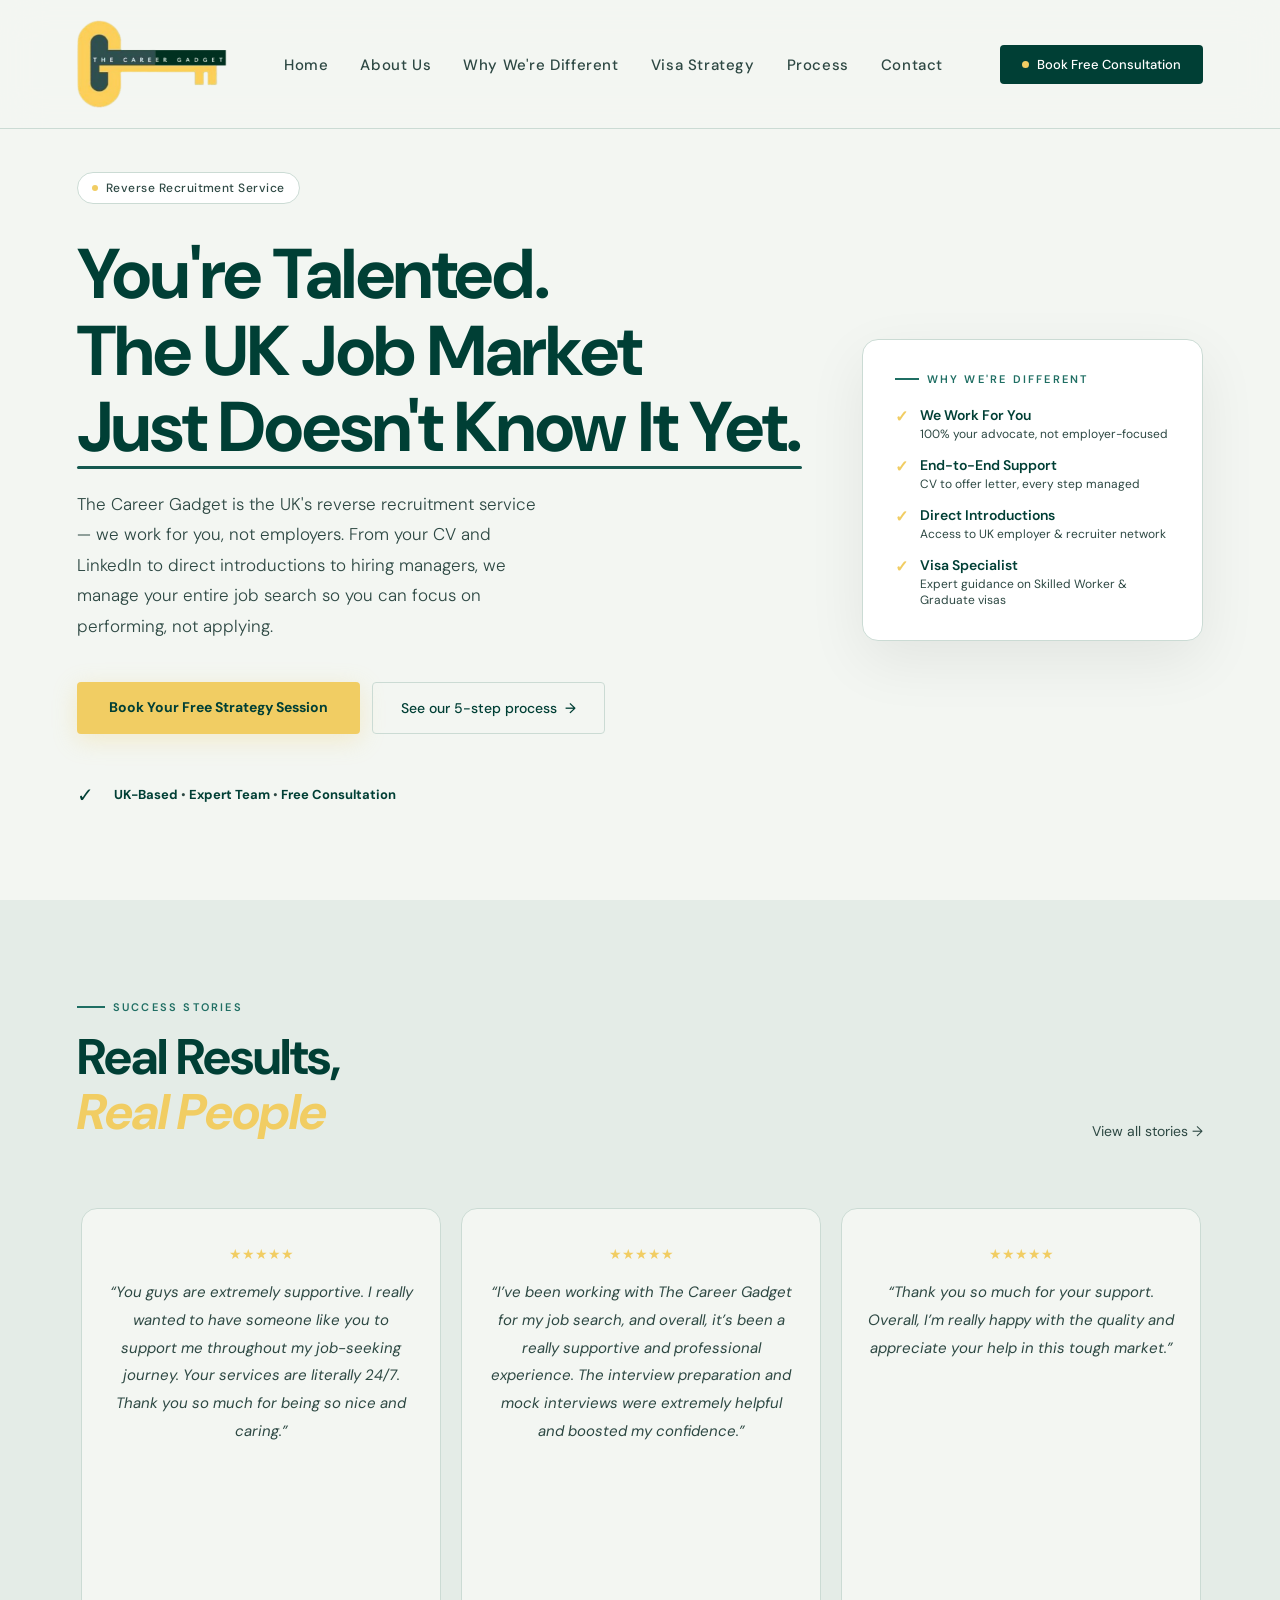
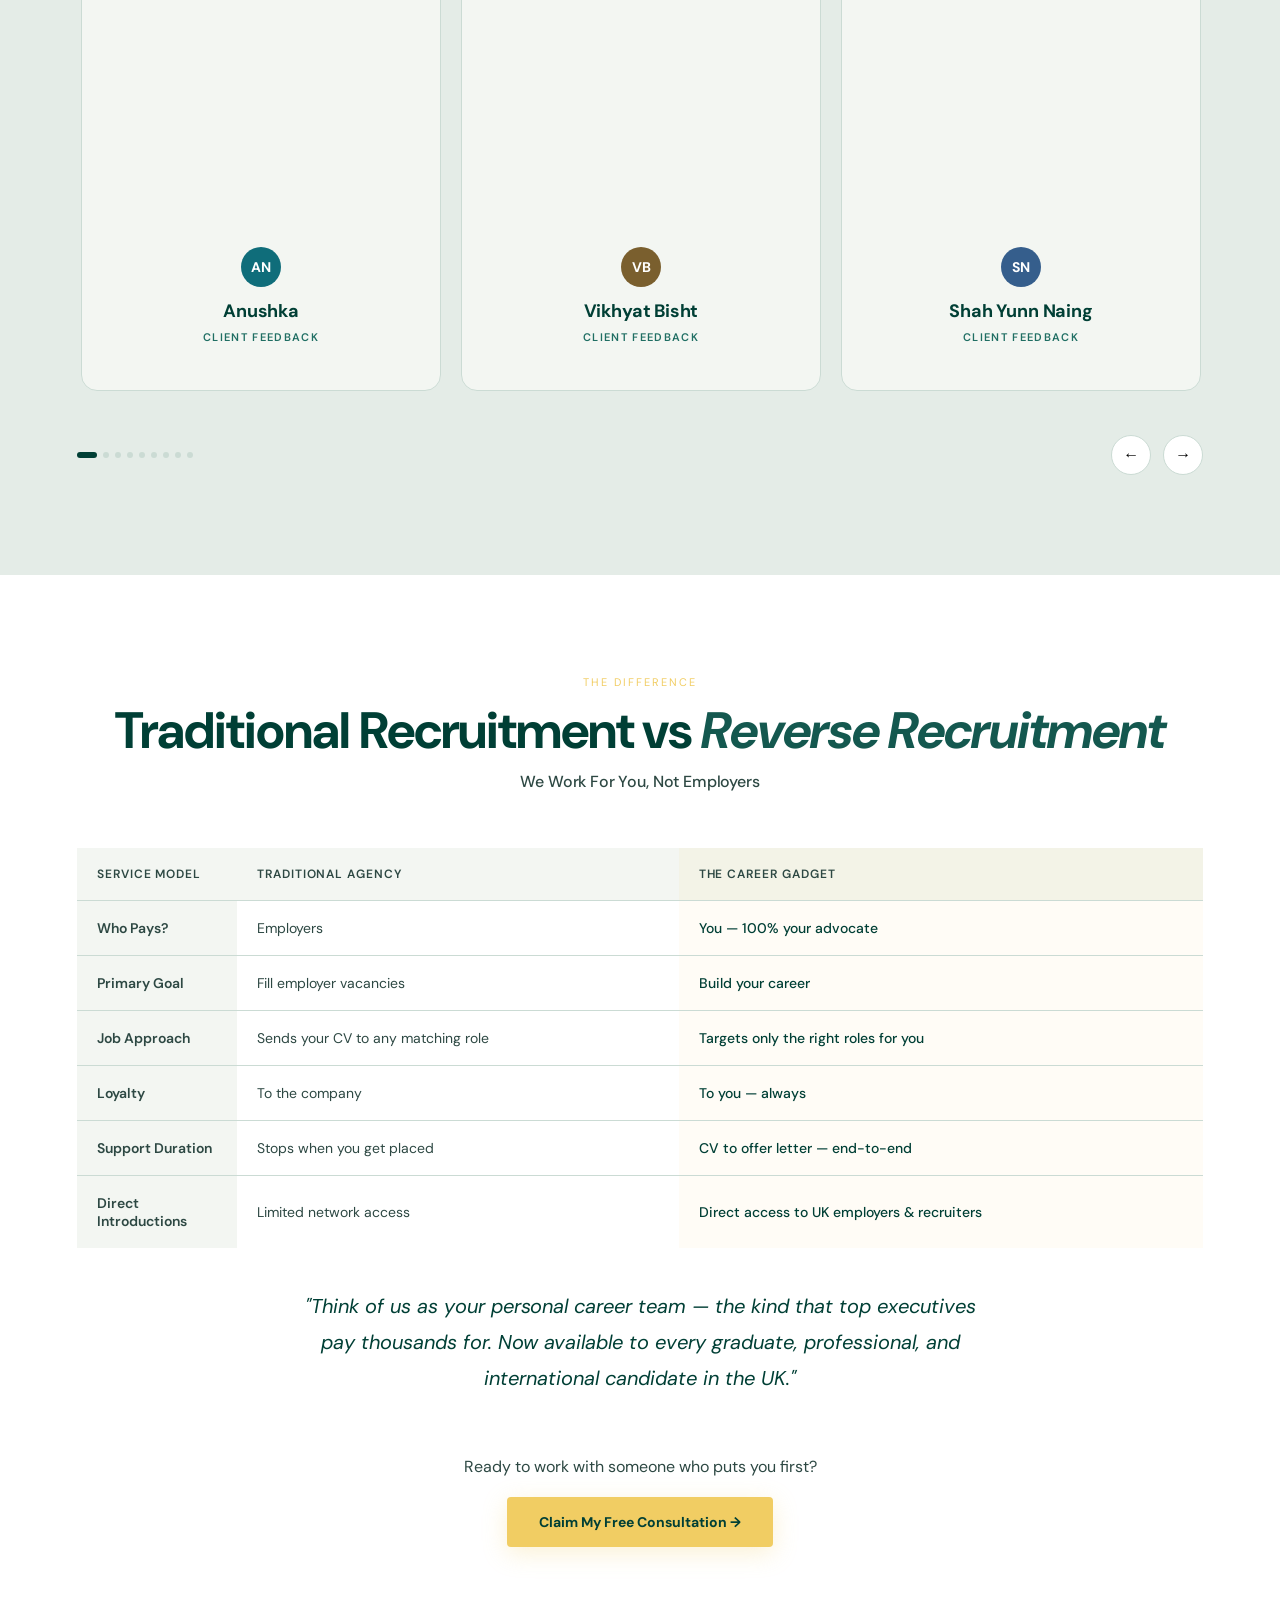
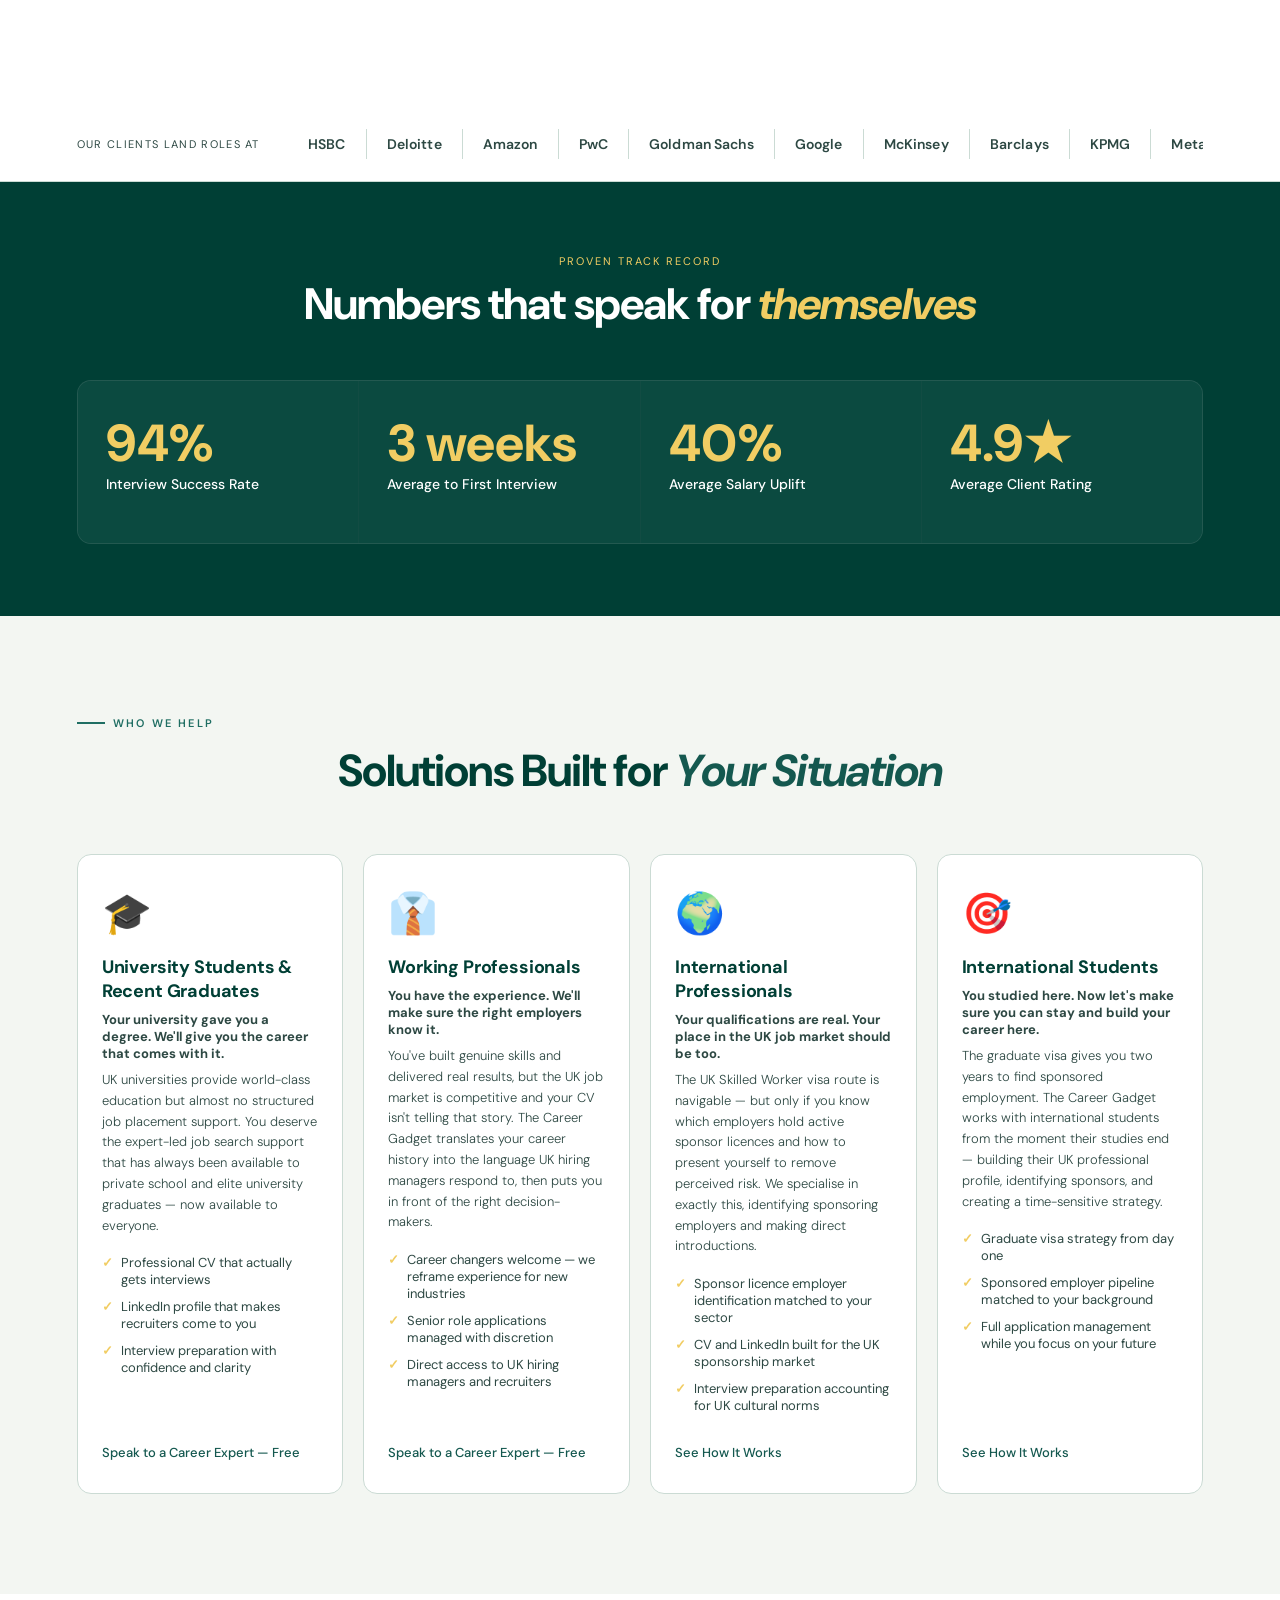
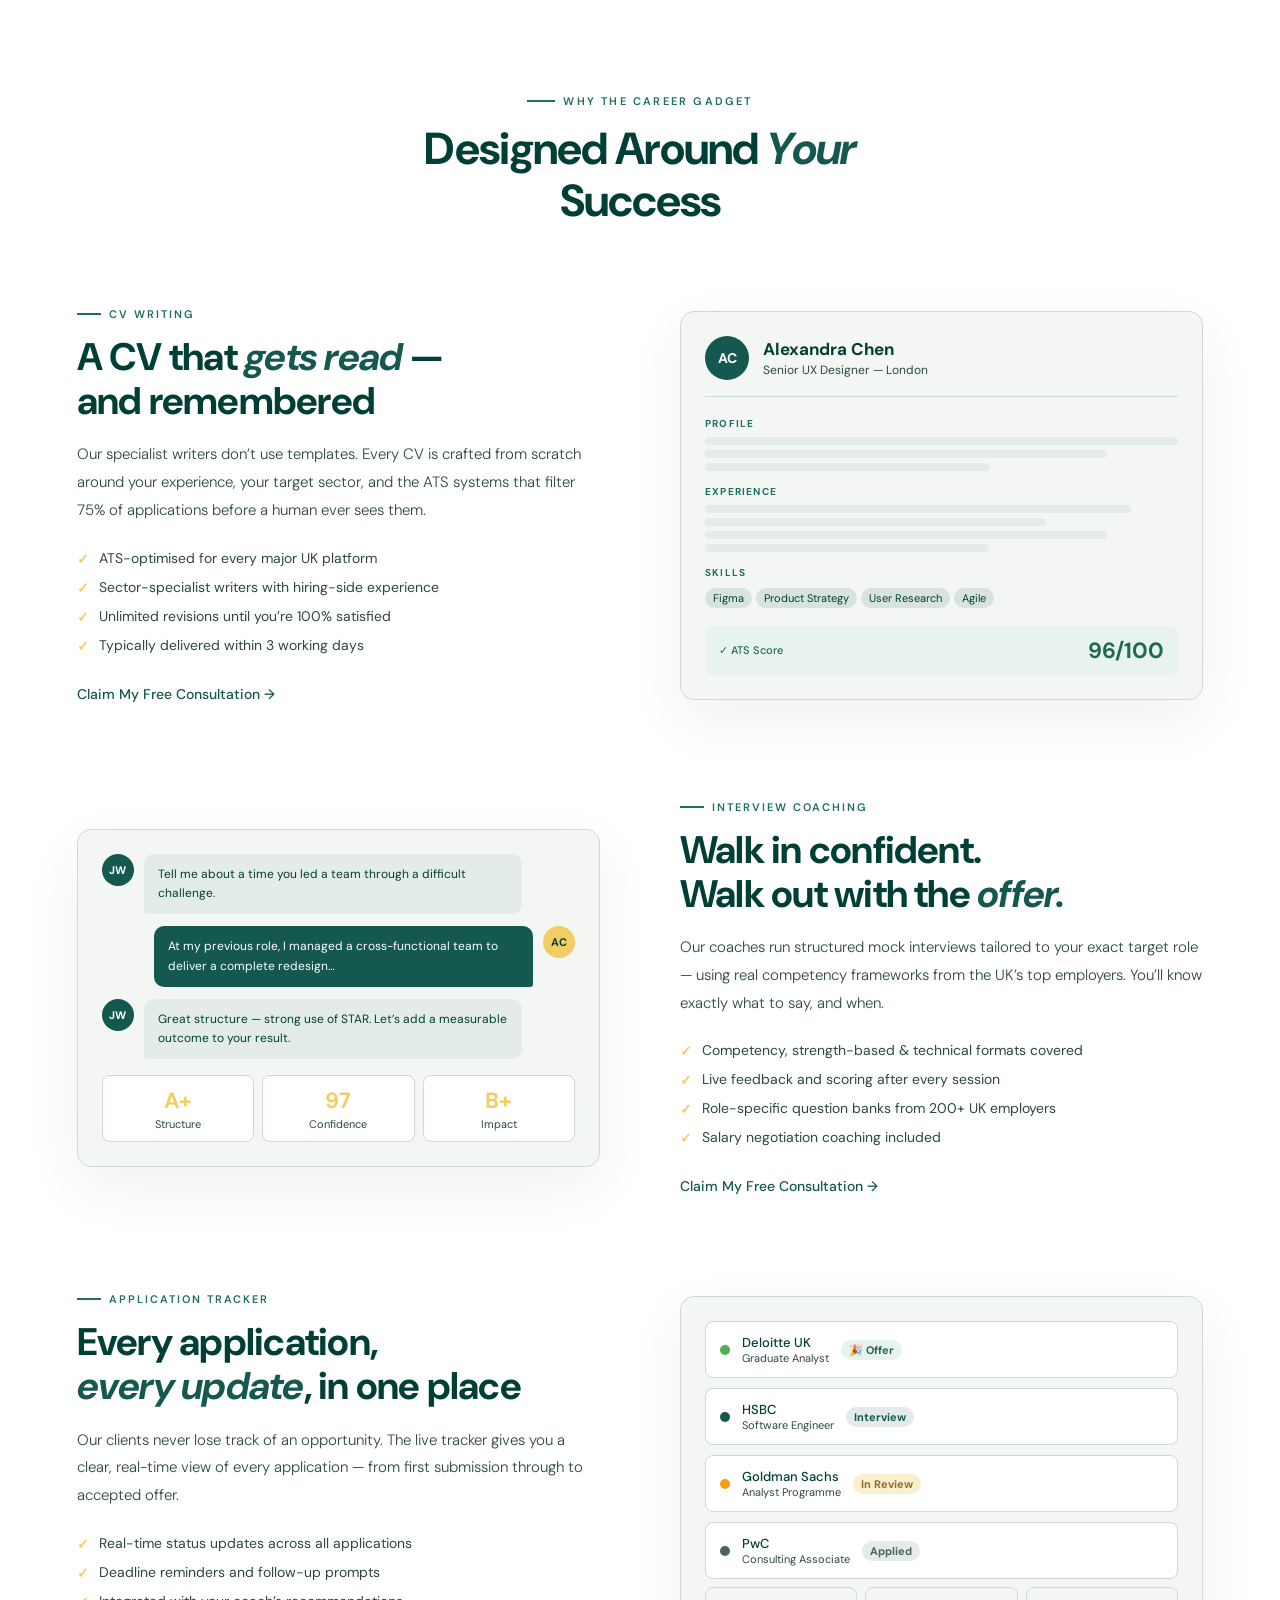
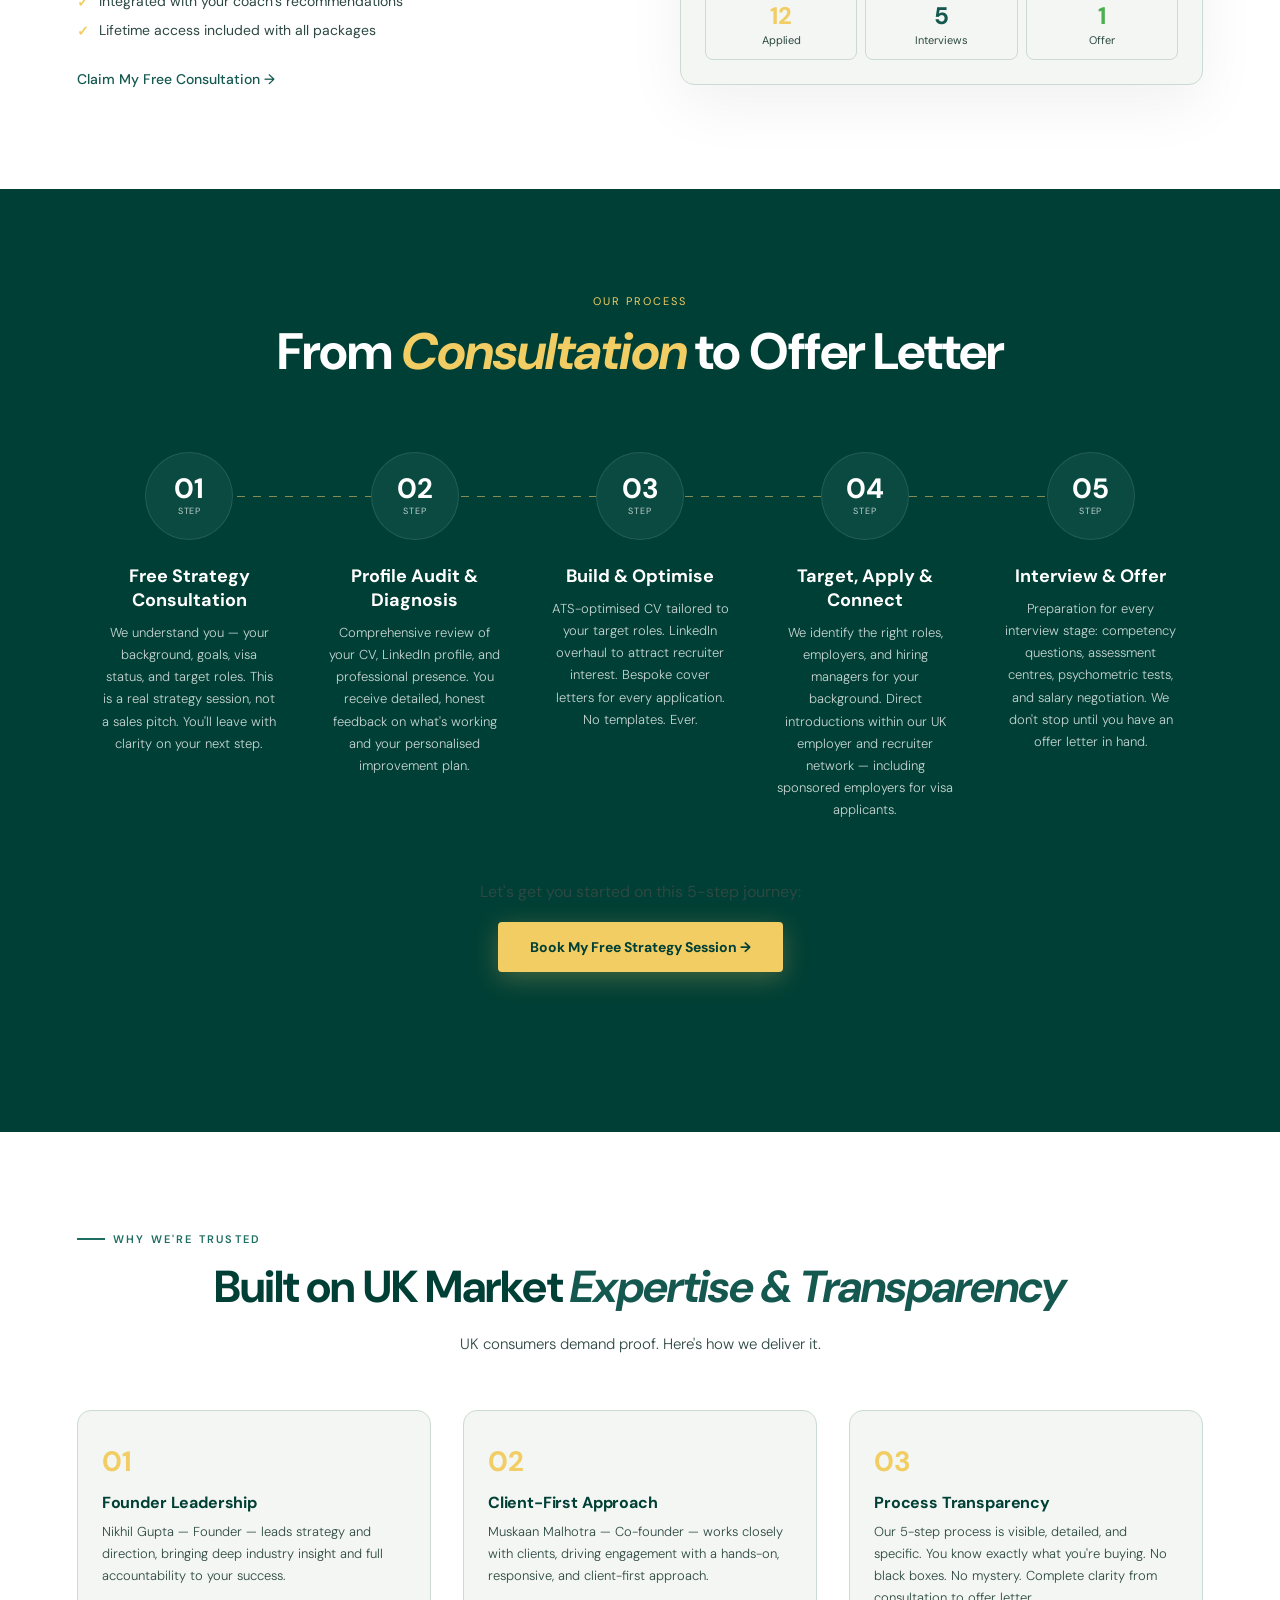
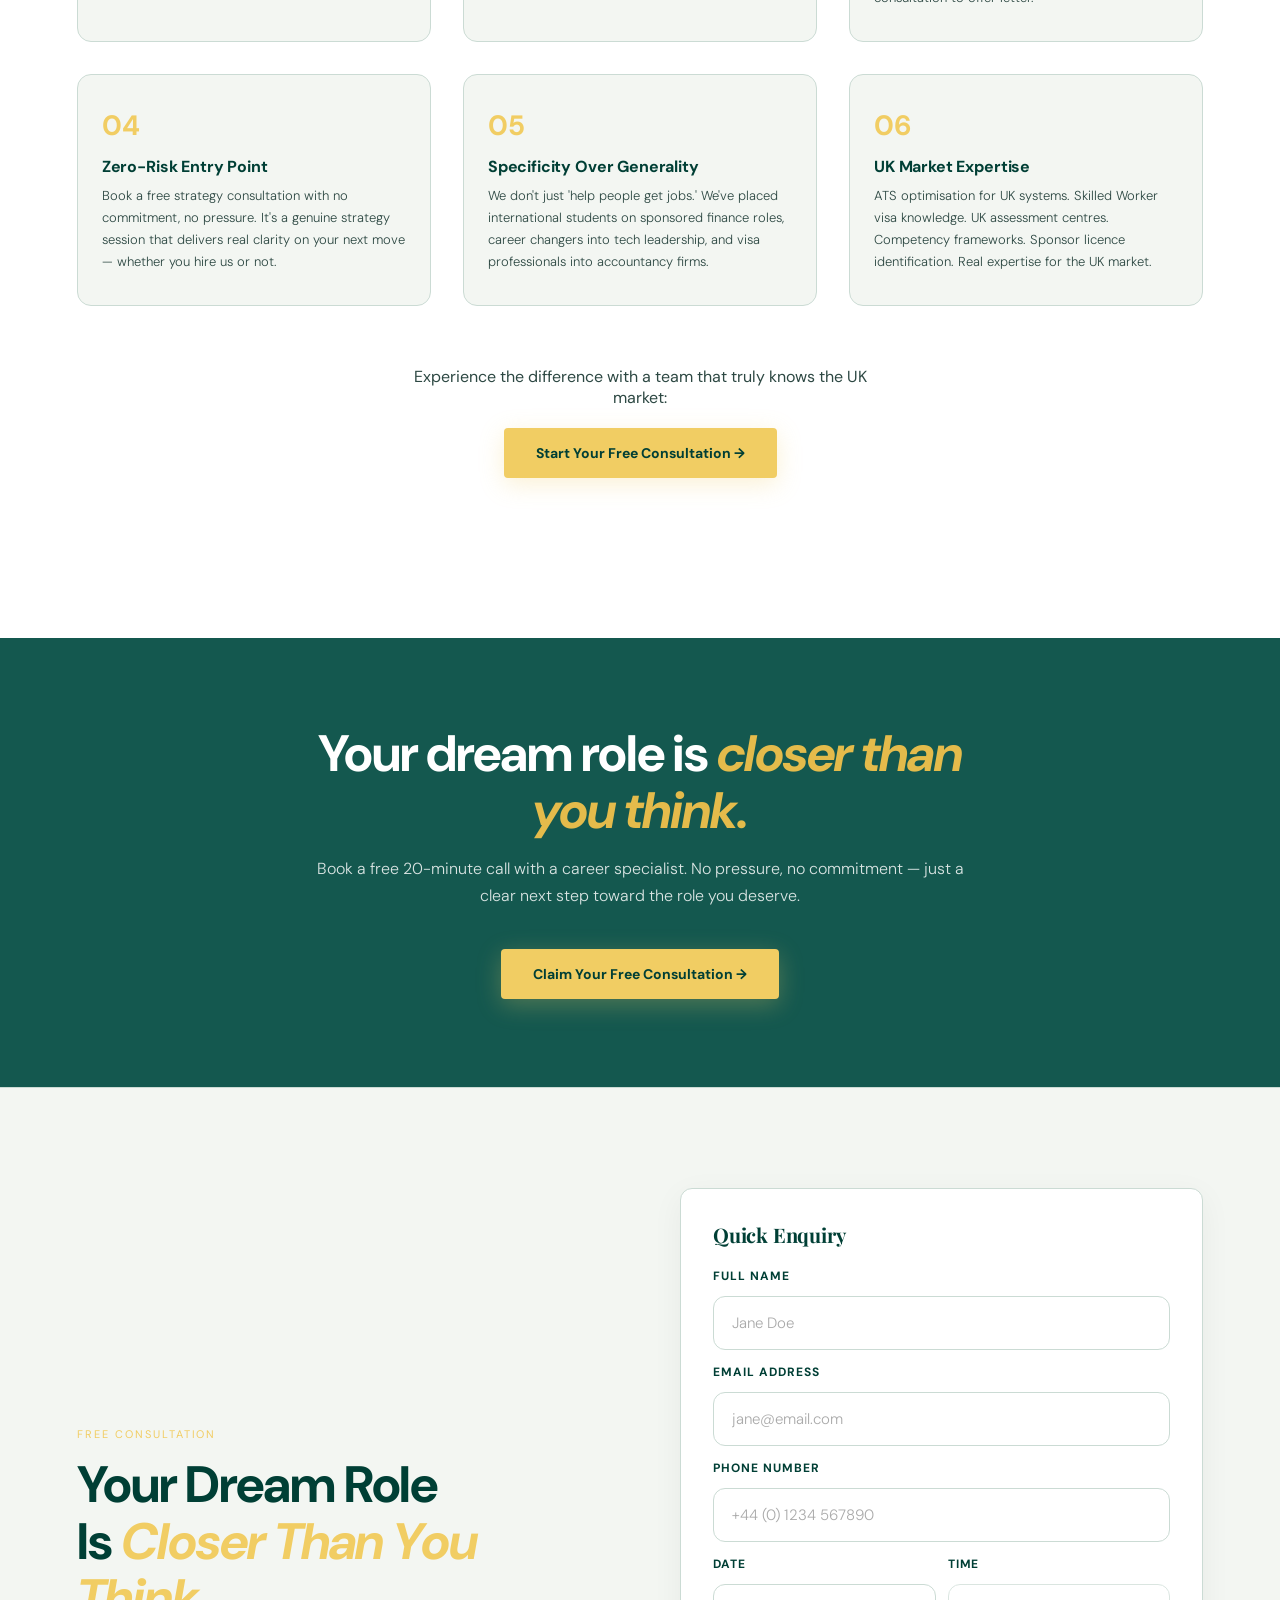
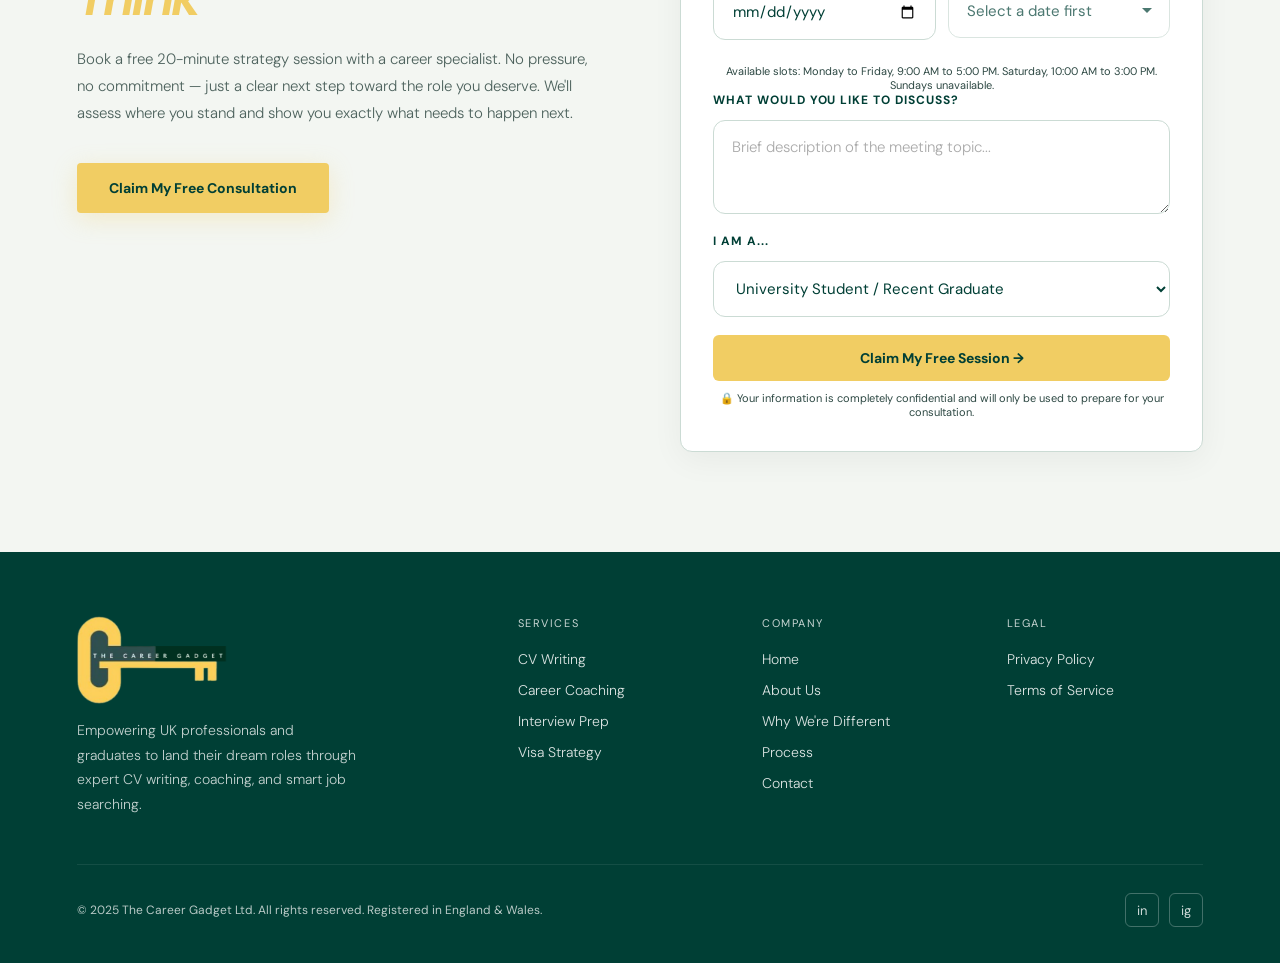
==== commit e342b6d3: "feat: add new client testimonial card to index page" ====
--- a/index.html
+++ b/index.html
@@ -1,4 +1,4 @@
-﻿<!DOCTYPE html>
+<!DOCTYPE html>
 <html lang="en">
 
 <head>
@@ -264,6 +264,18 @@
             <div class="tcard-av" style="background:#1F7B6E">B</div>
             <div>
               <div class="tcard-name">Bhargavi</div>
+              <div class="tcard-role">Client Feedback</div>
+            </div>
+          </div>
+        </div>
+        <div class="tcard">
+          <div class="tcard-stars">&#9733;&#9733;&#9733;&#9733;&#9733;</div>
+          <p class="tcard-quote">&ldquo;Career Gadget has been really helpful in my job hunt and have been always responsive no matter what time of the day. I was supported by Muskaan, who from the very first minute was helpful and motivating and always made sure to ask enough questions to properly apply for the roles we thought I was the best fit for. Additionally, I loved how user friendly their service was and the tracker was very useful to keep track of all the applications from the preparation stage to the final submission. Also, I really appreciate the amount of hard work put into tailoring my CV and Cover Letter as per the role requirements every time. All in all, I have had an amazing experience with Career Gadget and would most definitely recommend their service. Cheers!&rdquo;</p>
+          <div class="tcard-sep"></div>
+          <div class="tcard-foot">
+            <div class="tcard-av" style="background:#3A6B8C">SW</div>
+            <div>
+              <div class="tcard-name">Swapnil</div>
               <div class="tcard-role">Client Feedback</div>
             </div>
           </div>
